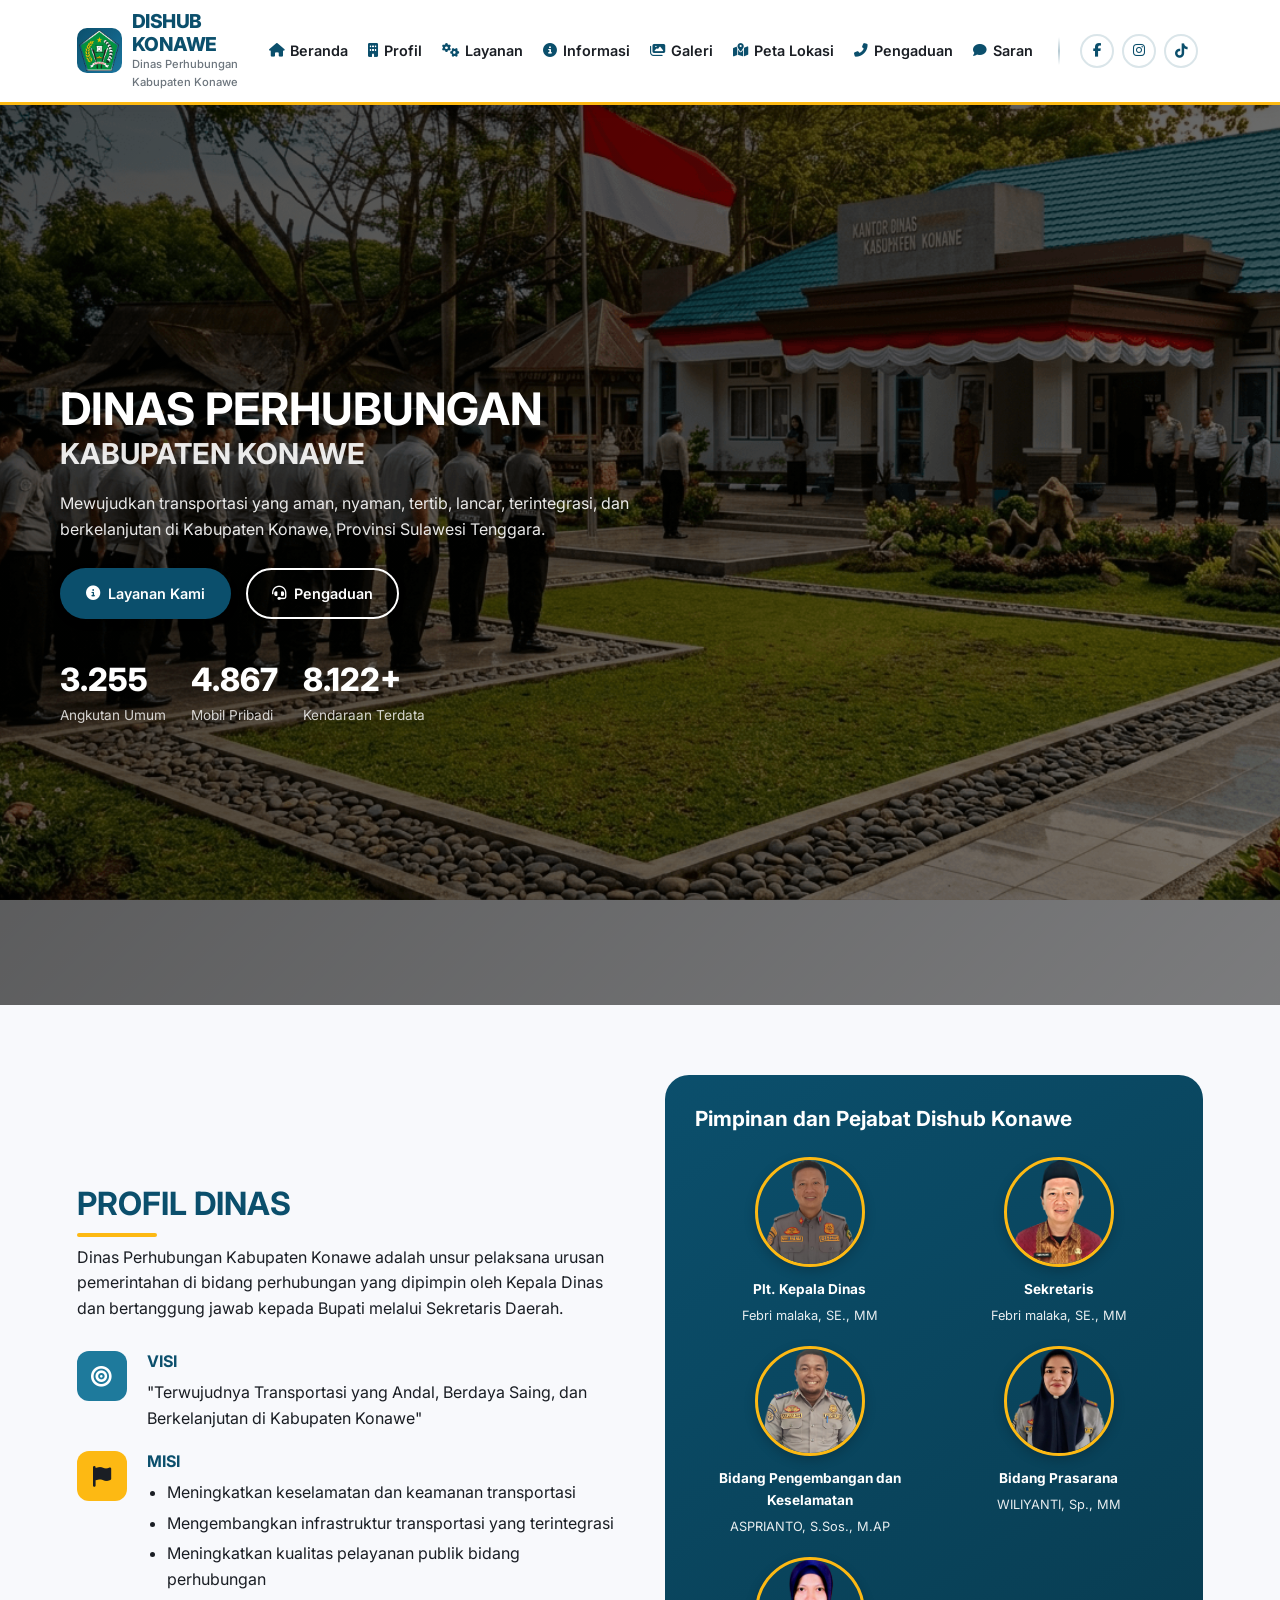
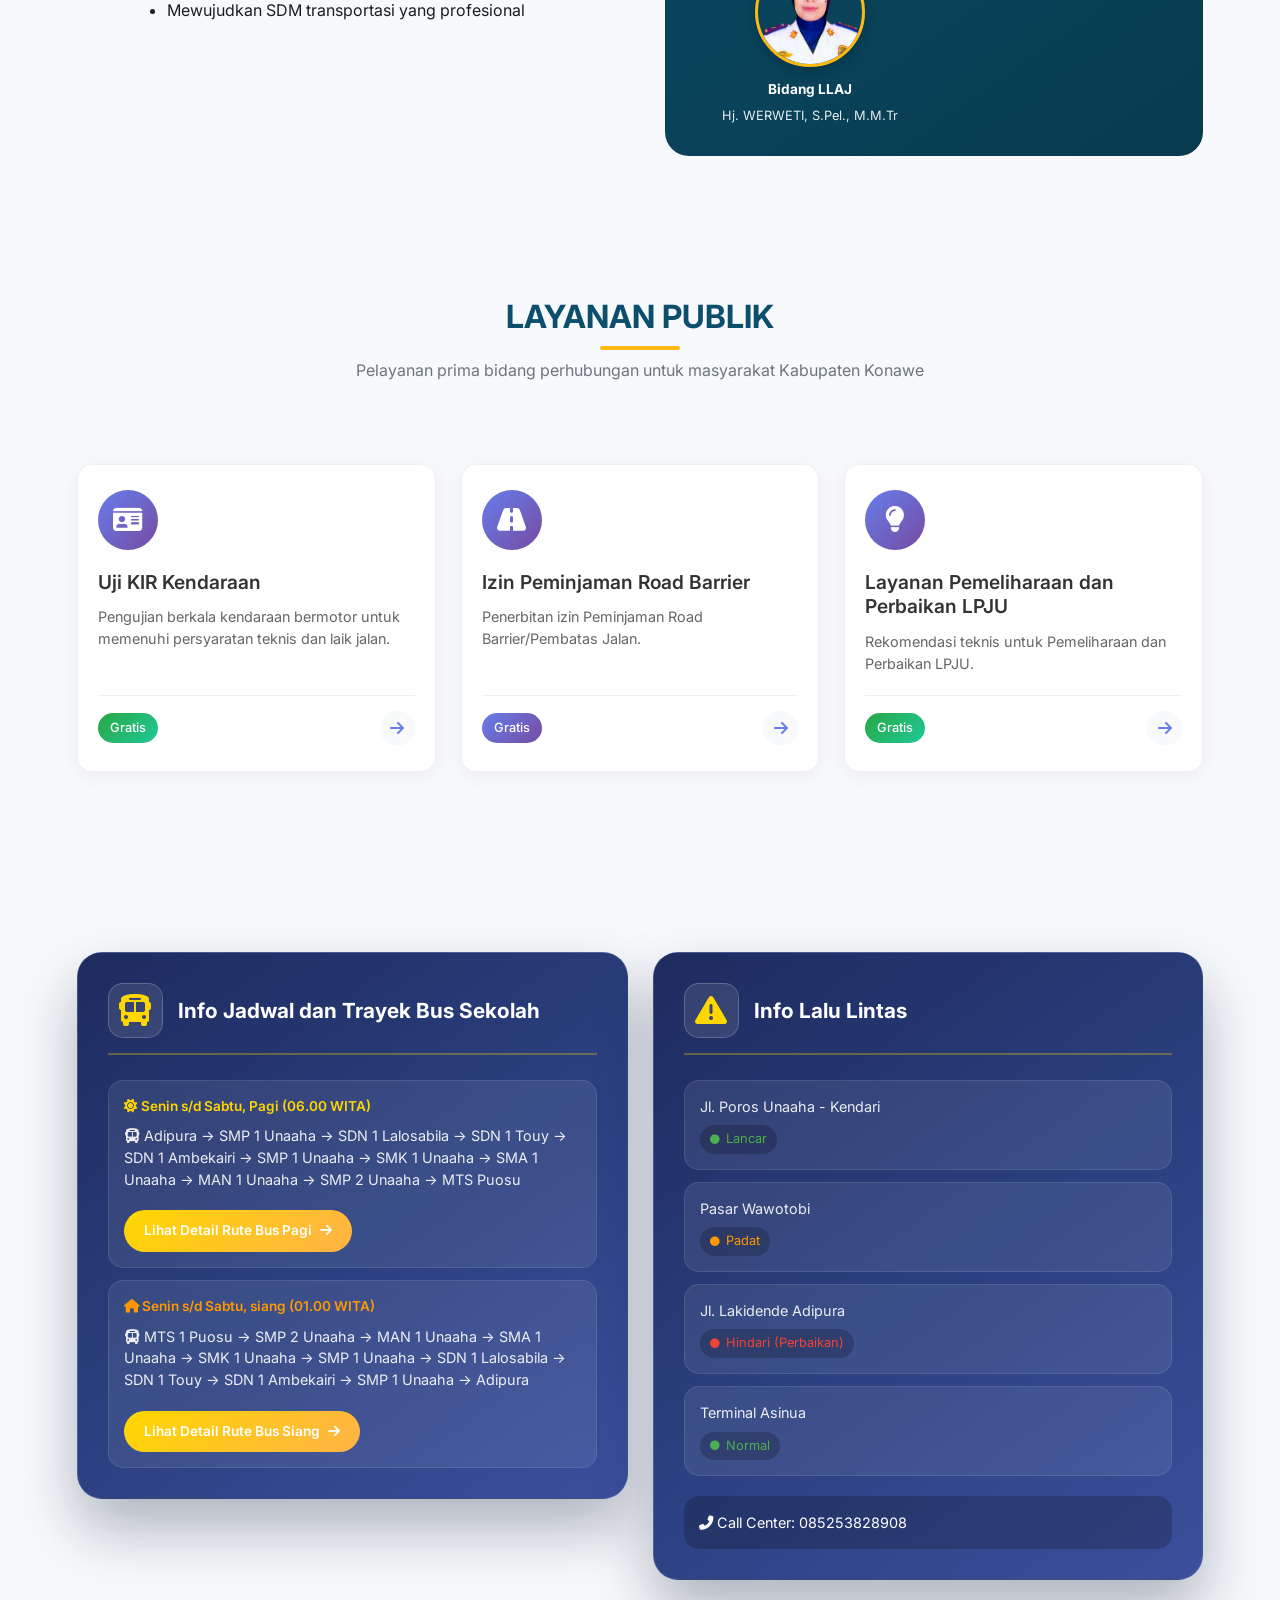
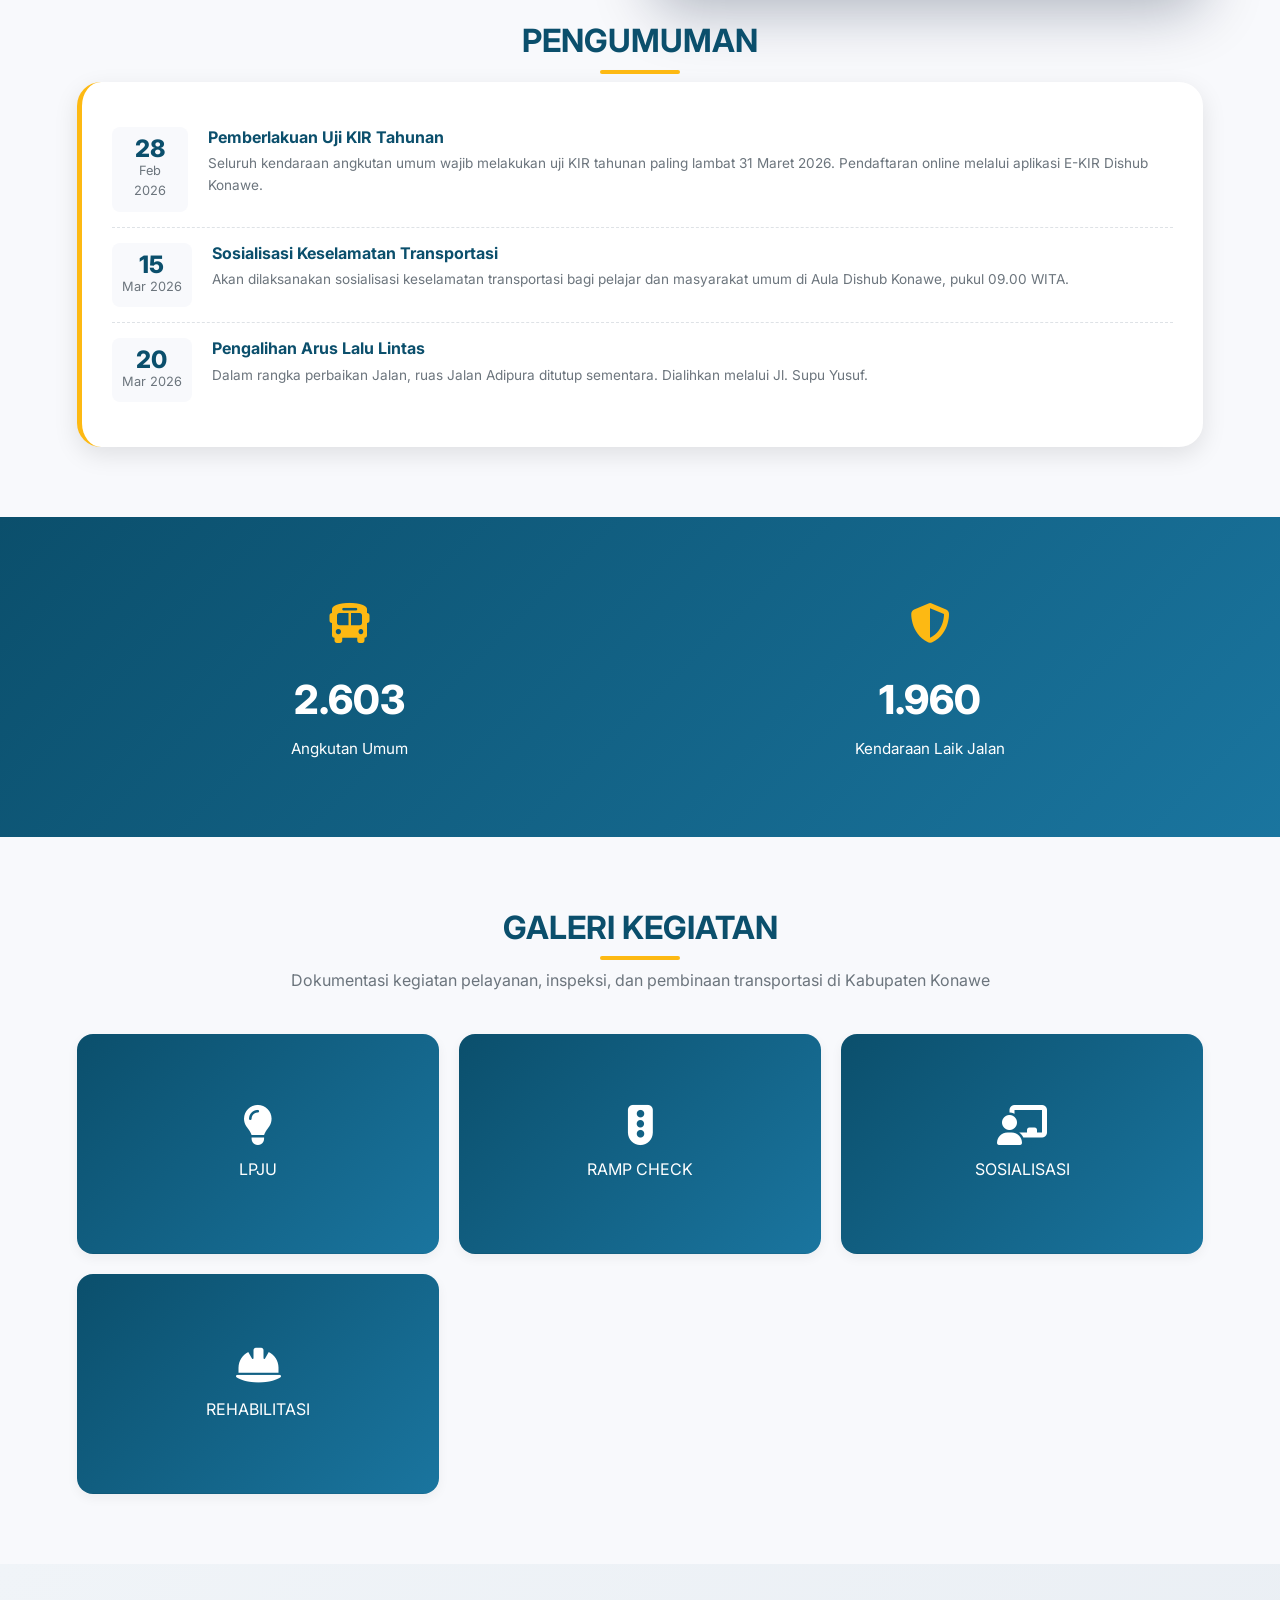
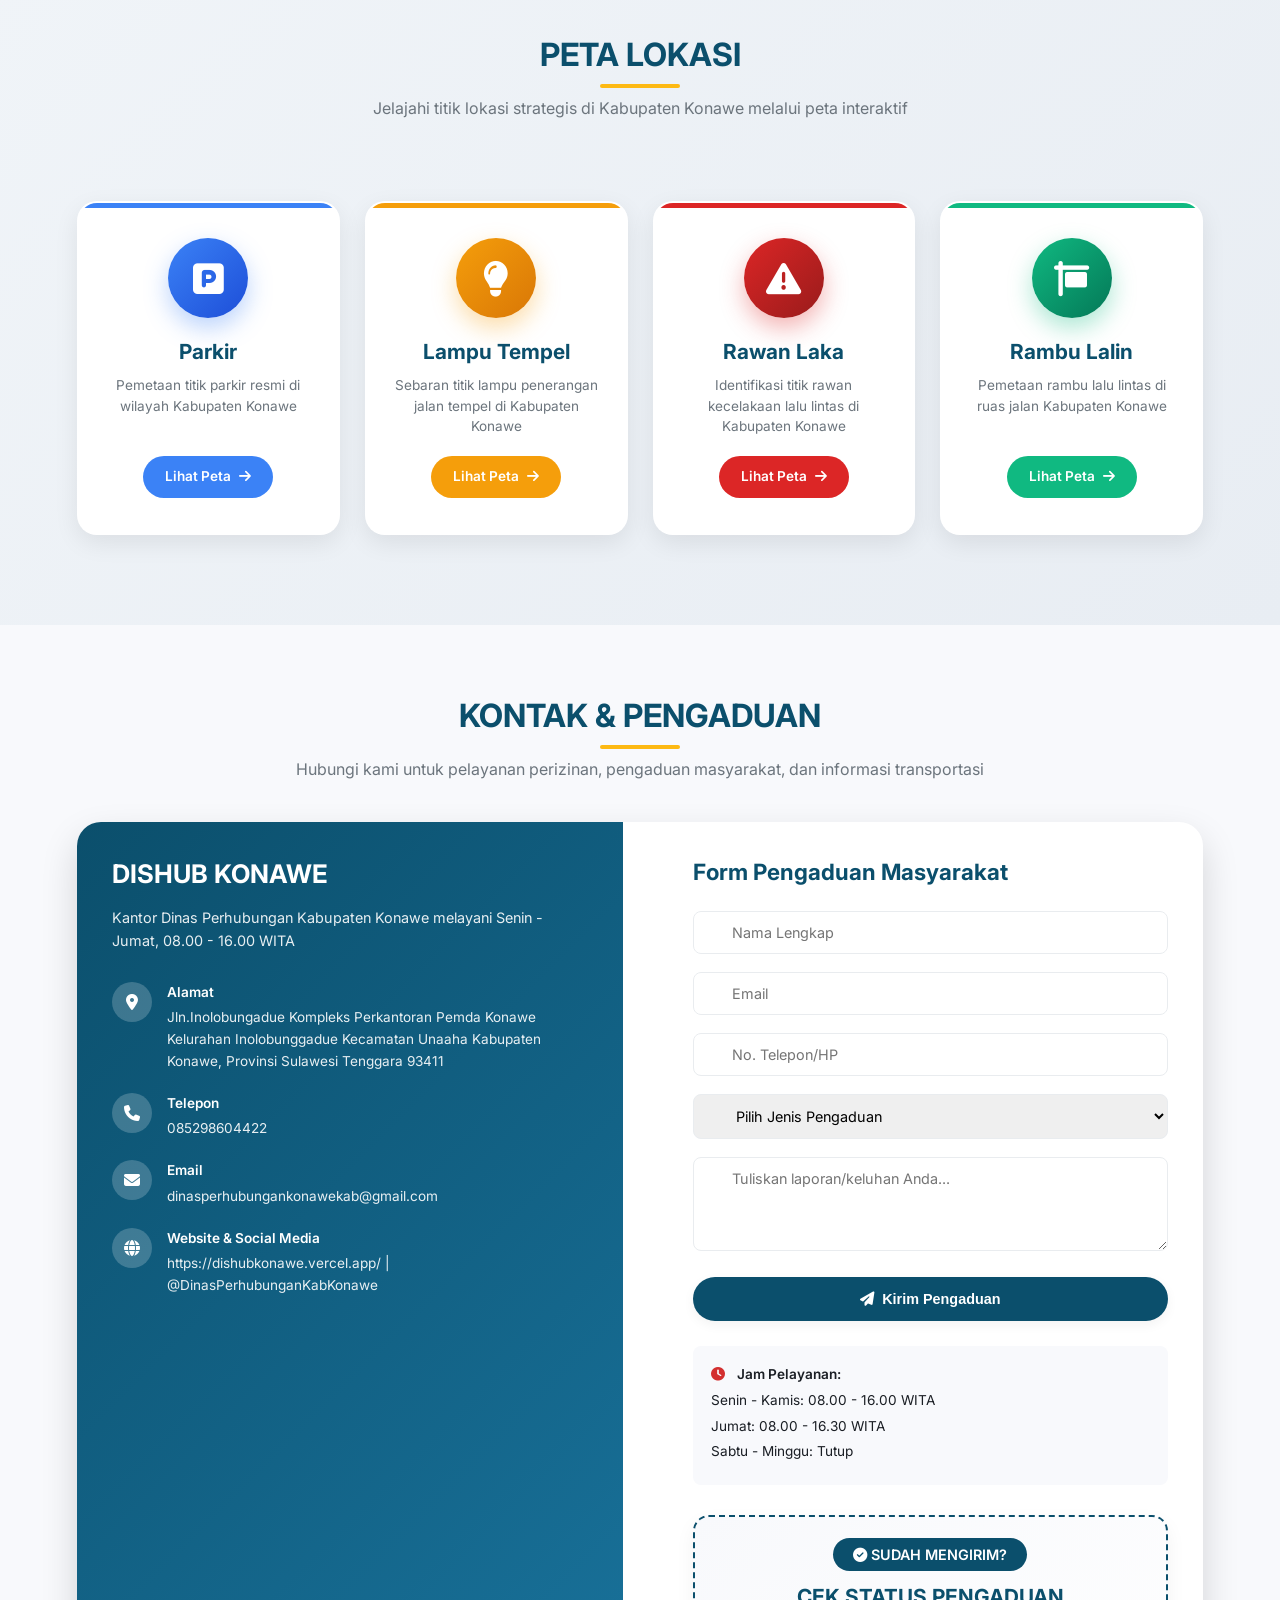
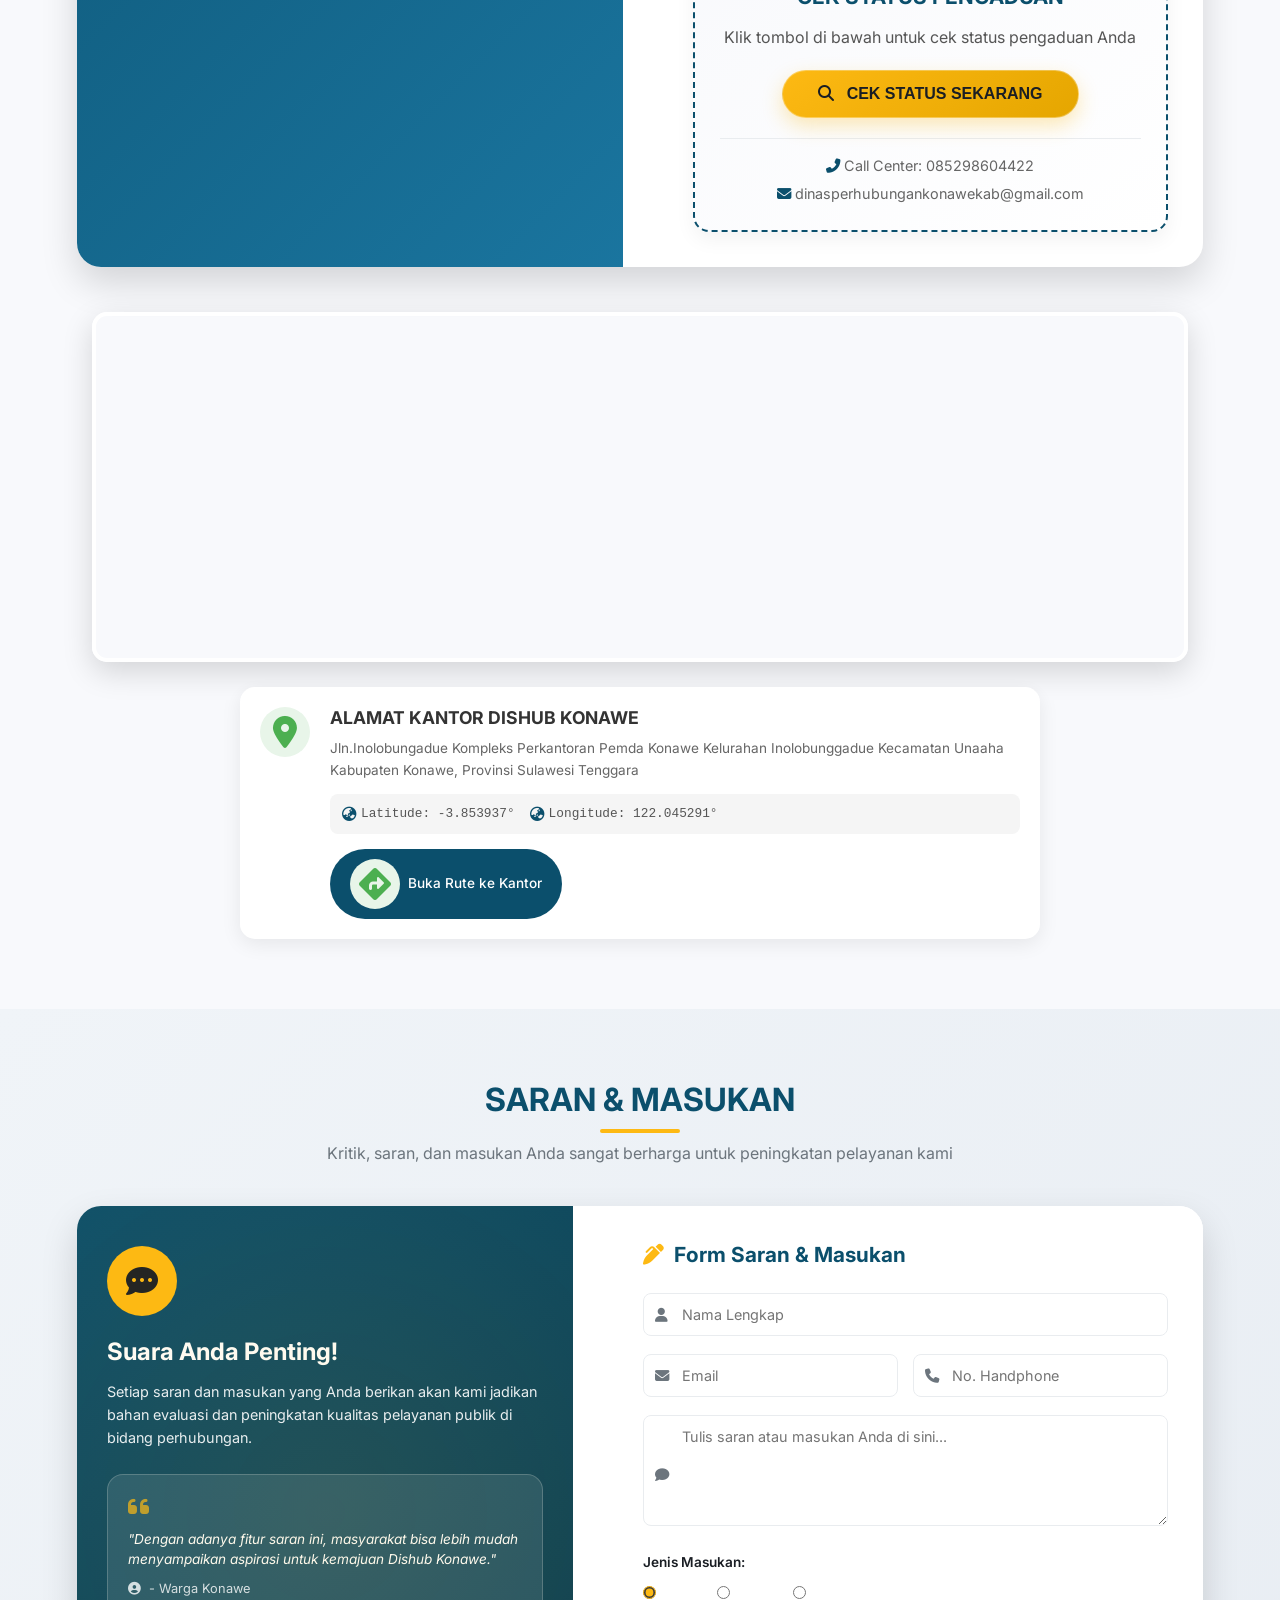
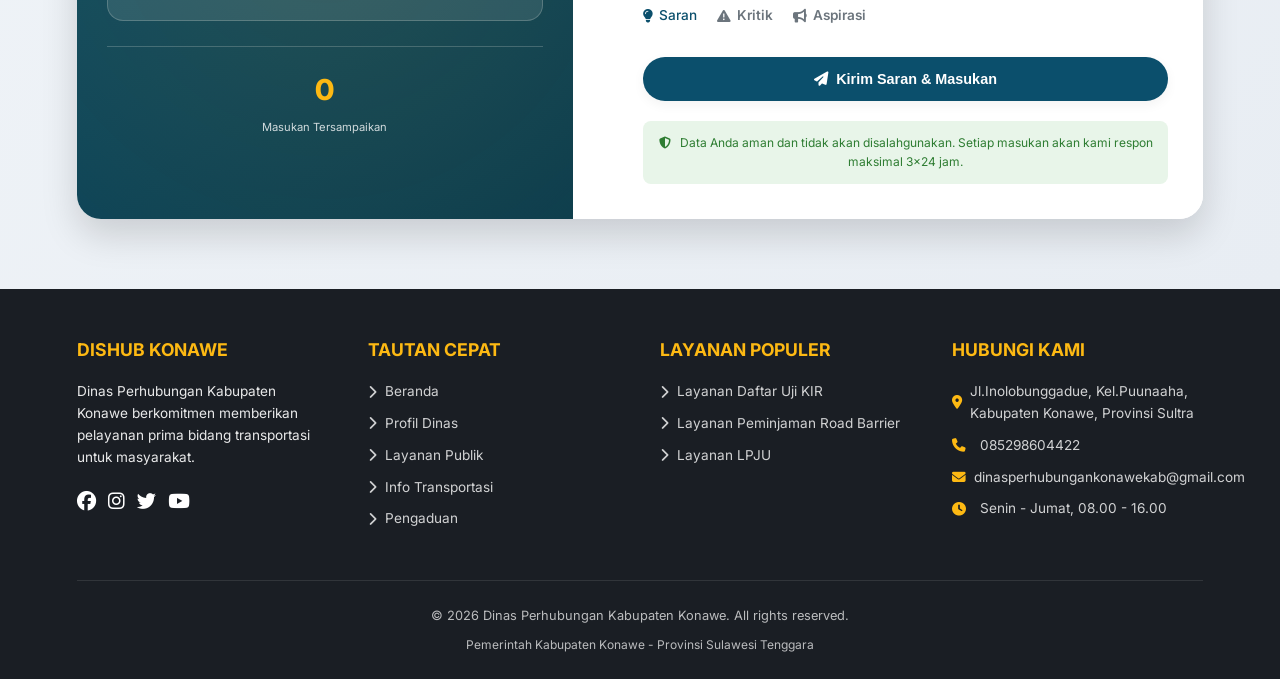
==== index.html @ 51d52ef5 "Update index.html" ====
<!DOCTYPE html>
<html lang="id">
<head>
  <meta charset="UTF-8">
  <meta name="viewport" content="width=device-width, initial-scale=1.0, maximum-scale=5.0, user-scalable=yes">
  <title>Dinas Perhubungan Kabupaten Konawe - Provinsi Sulawesi Tenggara</title>

  <!-- Favicon / Icon Tab Browser -->
    <link rel="icon" type="image/png" sizes="32x32" href="img/logo-perhubungan.png">
    <link rel="icon" type="image/png" sizes="16x16" href="img/logo-perhubungan.png">
    <link rel="shortcut icon" href="img/logo-perhubungan.ico">
  
  <!-- Font Awesome Icons -->
  <link rel="stylesheet" href="https://cdnjs.cloudflare.com/ajax/libs/font-awesome/6.4.0/css/all.min.css">
  
  <!-- Google Fonts -->
  <link href="https://fonts.googleapis.com/css2?family=Inter:wght@300;400;500;600;700;800&display=swap" rel="stylesheet">
  
  <!-- AOS Animation Library -->
  <link href="https://unpkg.com/aos@2.3.1/dist/aos.css" rel="stylesheet">
  
  <!-- CSS Utama -->
  <link rel="stylesheet" href="style.css">
</head>
<body>
  <!-- NAVIGASI DINAS PERHUBUNGAN KONAWE -->
  <nav id="navbar">
    <div class="logo">
      <div class="logo-wrapper">
        <div class="logo-icon">
          <img src="img/LOGO KONAWE.png" alt="Logo Kab. Konawe" class="logo-img">
        </div>
        <div class="logo-text">
          <span>DISHUB KONAWE</span>
          <span>Dinas Perhubungan Kabupaten Konawe</span>
        </div>
      </div>
    </div>
    
    <div class="menu-toggle" id="menuToggle">
      <i class="fas fa-bars"></i>
    </div>

    <ul id="navMenu">
      <li><a href="#home"><i class="fas fa-home"></i> Beranda</a></li>
      <li><a href="#profil"><i class="fas fa-building"></i> Profil</a></li>
      <li><a href="#layanan"><i class="fas fa-cogs"></i> Layanan</a></li>
      <li><a href="#info"><i class="fas fa-info-circle"></i> Informasi</a></li>
      <li><a href="#galeri"><i class="fas fa-images"></i> Galeri</a></li>
      <li><a href="#peta-lokasi"><i class="fas fa-map-marked-alt"></i> Peta Lokasi</a></li>
      <li><a href="#kontak"><i class="fas fa-phone-alt"></i> Pengaduan</a></li>
      <li><a href="#saran"><i class="fas fa-comment"></i> Saran</a></li>


          <!-- SOCIAL MEDIA ICONS - Bersebelahan dengan Saran -->
        <li class="social-nav-item">
          <div class="social-nav-icons">
             <!-- Facebook - Aktif -->
            <a href="https://www.facebook.com/profile.php?id=61578593407355" class="social-icon" id="fbIcon" target="_blank" title="Facebook Dinas Perhubungan Konawe">
              <i class="fab fa-facebook-f"></i>
              <span class="tooltip">Facebook</span>
            </a>

            <!-- Instagram-->
            <a href="https://www.instagram.com/dinasperhubungankonawekab/" class="social-icon" id="igIcon" target="_blank" title="Instagram Dinas Perhubungan Konawe">
              <i class="fab fa-instagram"></i>
              <span class="tooltip">Instagram</span>
            </a>
            
            <!-- TikTok - Belum Aktif (tidak bisa diklik) -->
            <!-- <a href="https://www.tiktok.com/@dishubkonawe" class="social-icon" id="ttIcon" target="_blank" title="TikTok Dinas Perhubungan Konawe">
              <i class="fab fa-tiktok"></i>
              <span class="tooltip">TikTok</span>
            </a> -->
            <span class="social-icon inactive" title="TikTok Dinas Perhubungan Konawe (Segera Hadir)">
                <i class="fab fa-tiktok"></i>
                <span class="tooltip">TikTok (Segera)</span>
             </span>
          </div>
        </li>
    </ul>
  </nav>

  <!-- HERO SECTION -->
  <header id="home" class="hero-bg">
    <div class="hero-overlay">
      <div class="hero-content">
        <div class="hero-text" data-aos="fade-right">
          <h1>
            DINAS PERHUBUNGAN
            <span>KABUPATEN KONAWE</span>
          </h1>
          <p>Mewujudkan transportasi yang aman, nyaman, tertib, lancar, terintegrasi, dan berkelanjutan di Kabupaten Konawe, Provinsi Sulawesi Tenggara.</p>
          
          <div class="hero-buttons">
            <a href="#layanan" class="btn"><i class="fas fa-info-circle"></i> Layanan Kami</a>
            <a href="#kontak" class="btn btn-outline"><i class="fas fa-headset"></i> Pengaduan</a>
          </div>

          <div class="hero-stats">
            <div class="hero-stat-item">
              <span class="hero-stat-number">3.255</span>
              <span class="hero-stat-label">Angkutan Umum</span>
            </div>
            <div class="hero-stat-item">
              <span class="hero-stat-number">4.867</span>
              <span class="hero-stat-label">Mobil Pribadi</span>
            </div>
            <div class="hero-stat-item">
              <span class="hero-stat-number">8.122+</span>
              <span class="hero-stat-label">Kendaraan Terdata</span>
            </div>
          </div>
        </div>
      </div>
    </div>
  </header>

  <!-- PROFIL DINAS -->
  <section id="profil">
    <div class="profil-container">
      <div data-aos="fade-right">
        <h2>PROFIL DINAS</h2>
        <p class="profil-desc">Dinas Perhubungan Kabupaten Konawe adalah unsur pelaksana urusan pemerintahan di bidang perhubungan yang dipimpin oleh Kepala Dinas dan bertanggung jawab kepada Bupati melalui Sekretaris Daerah.</p>
        
        <div class="visi-misi-wrapper">
          <div class="visi-box">
            <div class="visi-icon">
              <i class="fas fa-bullseye"></i>
            </div>
            <div>
              <h4>VISI</h4>
              <p>"Terwujudnya Transportasi yang Andal, Berdaya Saing, dan Berkelanjutan di Kabupaten Konawe"</p>
            </div>
          </div>
          
          <div class="misi-box">
            <div class="misi-icon">
              <i class="fas fa-flag"></i>
            </div>
            <div>
              <h4>MISI</h4>
              <ul class="misi-list">
                <li>Meningkatkan keselamatan dan keamanan transportasi</li>
                <li>Mengembangkan infrastruktur transportasi yang terintegrasi</li>
                <li>Meningkatkan kualitas pelayanan publik bidang perhubungan</li>
                <li>Mewujudkan SDM transportasi yang profesional</li>
              </ul>
            </div>
          </div>
        </div>
      </div>
      
      <div data-aos="fade-left">
        <div class="struktur-card">
          <h3>Pimpinan dan Pejabat Dishub Konawe</h3>
          <div class="struktur-grid">
            <div class="struktur-item">
              <div class="foto-wrapper">
                <img src="img/foto profil kadis.png" alt="Febri malaka" class="foto-pejabat">
              </div>
              <p class="jabatan">Plt. Kepala Dinas</p>
              <p class="nama">Febri malaka, SE., MM</p>
            </div>
            <div class="struktur-item">
              <div class="foto-wrapper">
                <img src="img/sekdis.png" alt="Febri malaka" class="foto-pejabat">
              </div>
              <p class="jabatan">Sekretaris</p>
              <p class="nama">Febri malaka, SE., MM</p>
            </div>
            <div class="struktur-item">
              <div class="foto-wrapper">
                <img src="img/Kabid Pengembangann.png" alt="ASPRIANTO" class="foto-pejabat">
              </div>
              <p class="jabatan">Bidang Pengembangan dan Keselamatan</p>
              <p class="nama">ASPRIANTO, S.Sos., M.AP</p>
            </div>
            <div class="struktur-item">
              <div class="foto-wrapper">
                <img src="img/kabid sarana 1.png" alt="WILIYANTI" class="foto-pejabat">
              </div>
              <p class="jabatan">Bidang Prasarana</p>
              <p class="nama">WILIYANTI, Sp., MM</p>
            </div>
            <div class="struktur-item">
              <div class="foto-wrapper">
                <img src="img/kabidLalin.png" alt="Hj. WERWETI" class="foto-pejabat">
              </div>
              <p class="jabatan">Bidang LLAJ</p>
              <p class="nama">Hj. WERWETI, S.Pel., M.M.Tr</p>
            </div>
          </div>
        </div>
      </div>
    </div>
  </section>

  <!-- LAYANAN PUBLIK -->
  <section id="layanan" class="bg-light">
    <div class="section-header" data-aos="fade-up">
      <h2 class="text-center">LAYANAN PUBLIK</h2>
      <p class="section-subtitle">Pelayanan prima bidang perhubungan untuk masyarakat Kabupaten Konawe</p>
    </div>

    <div class="layanan-grid">
      <div class="layanan-card" data-aos="fade-up" data-aos-delay="100">
        <div class="layanan-icon">
          <i class="fas fa-id-card"></i>
        </div>
        <h3>Uji KIR Kendaraan</h3>
        <p>Pengujian berkala kendaraan bermotor untuk memenuhi persyaratan teknis dan laik jalan.</p>
        <div class="layanan-footer">
          <span class="layanan-tag gratis">Gratis</span>
          <a href="PelayananUjiKir.html" class="layanan-detail">
            <i class="fas fa-arrow-right"></i>
          </a>
        </div>
      </div>

      <div class="layanan-card" data-aos="fade-up" data-aos-delay="200">
        <div class="layanan-icon">
          <i class="fas fa-road"></i>
        </div>
        <h3>Izin Peminjaman Road Barrier</h3>
        <p>Penerbitan izin Peminjaman Road Barrier/Pembatas Jalan.</p>
        <div class="layanan-footer">
          <span class="layanan-tag">Gratis</span>
          <a href="Barrier.html" class="layanan-detail">
            <i class="fas fa-arrow-right"></i>
          </a>
        </div>
      </div>

      <div class="layanan-card" data-aos="fade-up" data-aos-delay="400">
        <div class="layanan-icon">
          <i class="fas fa-lightbulb"></i>
        </div>
        <h3>Layanan Pemeliharaan dan Perbaikan LPJU</h3>
        <p>Rekomendasi teknis untuk Pemeliharaan dan Perbaikan LPJU.</p>
        <div class="layanan-footer">
          <span class="layanan-tag gratis">Gratis</span>
          <a href="layanan-LPJU.html" class="layanan-detail">
            <i class="fas fa-arrow-right"></i>
          </a>
        </div>
      </div>
    </div>
  </section>

  <!-- INFORMASI PUBLIK & PENGUMUMAN -->
  <section id="info">
    <div class="info-grid">
      <div data-aos="fade-right">
        <div class="info-card">
          <div class="info-header">
            <i class="fas fa-bus"></i>
            <h3>Info Jadwal dan Trayek Bus Sekolah</h3>
          </div>
          <ul class="info-list">
            <li>
              <span class="info-time morning">
                <i class="fas fa-sun"></i> Senin s/d Sabtu, Pagi (06.00 WITA)
              </span>
              <span class="info-title">
                <i class="fas fa-bus"></i> Adipura → SMP 1 Unaaha → SDN 1 Lalosabila → SDN 1 Touy → SDN 1 Ambekairi → SMP 1 Unaaha → SMK 1 Unaaha → SMA 1 Unaaha → MAN 1 Unaaha → SMP 2 Unaaha → MTS Puosu
              </span>
              <a href="rute-bus-sekolah.html" class="info-more">
                  Lihat Detail Rute Bus Pagi<i class="fas fa-arrow-right"></i>
              </a>
            </li>
            <li>
              <span class="info-time afternoon">
                <i class="fas fa-home"></i> Senin s/d Sabtu, siang (01.00 WITA)
              </span>
              <span class="info-title">
                <i class="fas fa-bus"></i> MTS 1 Puosu → SMP 2 Unaaha → MAN 1 Unaaha → SMA 1 Unaaha → SMK 1 Unaaha → SMP 1 Unaaha → SDN 1 Lalosabila → SDN 1 Touy → SDN 1 Ambekairi → SMP 1 Unaaha → Adipura
              </span>
              <a href="rute-bus-sekolah-siang.html" class="info-more">
                Lihat Detail Rute Bus Siang <i class="fas fa-arrow-right"></i>
              </a>
            </li>
          </ul>
          
        </div>
      </div>

      <div data-aos="fade-left">
        <div class="info-card">
          <div class="info-header">
            <i class="fas fa-exclamation-triangle"></i>
            <h3>Info Lalu Lintas</h3>
          </div>
          <ul class="info-list">
            <li>
              <span class="info-title">Jl. Poros Unaaha - Kendari</span>
              <span class="info-status status-aktif"><i class="fas fa-circle"></i> Lancar</span>
            </li>
            <li>
              <span class="info-title">Pasar Wawotobi</span>
              <span class="info-status status-warning"><i class="fas fa-circle"></i> Padat</span>
            </li>
            <li>
              <span class="info-title">Jl. Lakidende Adipura</span>
              <span class="info-status status-danger"><i class="fas fa-circle"></i> Hindari (Perbaikan)</span>
            </li>
            <li>
              <span class="info-title">Terminal Asinua</span>
              <span class="info-status status-aktif"><i class="fas fa-circle"></i> Normal</span>
            </li>
          </ul>
          <div class="call-center">
            <p>
              <i class="fas fa-phone-alt"></i>
              Call Center: 085253828908
            </p>
          </div>
        </div>
      </div>
    </div>

    <div class="pengumuman-section" data-aos="fade-up">
      <h2 class="text-center">PENGUMUMAN</h2>
      
      <div class="pengumuman-slider">
        <div class="pengumuman-item">
          <div class="pengumuman-date">
            <div class="day">28</div>
            <div class="month">Feb 2026</div>
          </div>
          <div class="pengumuman-content">
            <h4>Pemberlakuan Uji KIR Tahunan</h4>
            <p>Seluruh kendaraan angkutan umum wajib melakukan uji KIR tahunan paling lambat 31 Maret 2026. Pendaftaran online melalui aplikasi E-KIR Dishub Konawe.</p>
          </div>
        </div>
        
        <div class="pengumuman-item">
          <div class="pengumuman-date">
            <div class="day">15</div>
            <div class="month">Mar 2026</div>
          </div>
          <div class="pengumuman-content">
            <h4>Sosialisasi Keselamatan Transportasi</h4>
            <p>Akan dilaksanakan sosialisasi keselamatan transportasi bagi pelajar dan masyarakat umum di Aula Dishub Konawe, pukul 09.00 WITA.</p>
          </div>
        </div>
        
        <div class="pengumuman-item">
          <div class="pengumuman-date">
            <div class="day">20</div>
            <div class="month">Mar 2026</div>
          </div>
          <div class="pengumuman-content">
            <h4>Pengalihan Arus Lalu Lintas</h4>
            <p>Dalam rangka perbaikan Jalan, ruas Jalan Adipura ditutup sementara. Dialihkan melalui Jl. Supu Yusuf.</p>
          </div>
        </div>
      </div>
    </div>
  </section>

  <!-- STATISTIK PERHUBUNGAN -->
  <section class="statistik-section">
    <div class="statistik-grid">
      <div class="statistik-item" data-aos="zoom-in" data-aos-delay="100">
        <div class="statistik-icon">
          <i class="fas fa-bus"></i>
        </div>
        <div class="statistik-angka" id="angkutanUmum">0</div>
        <p>Angkutan Umum</p>
      </div>
      <div class="statistik-item" data-aos="zoom-in" data-aos-delay="300">
        <div class="statistik-icon">
          <i class="fas fa-shield-alt"></i>
        </div>
        <div class="statistik-angka" id="ujiKir">0</div>
        <p>Kendaraan Laik Jalan</p>
      </div>
    </div>
  </section>

  <!-- GALERI KEGIATAN -->
  <section id="galeri">
    <div class="section-header" data-aos="fade-up">
      <h2 class="text-center">GALERI KEGIATAN</h2>
      <p class="section-subtitle">Dokumentasi kegiatan pelayanan, inspeksi, dan pembinaan transportasi di Kabupaten Konawe</p>
    </div>

    <div class="galeri-grid">
      <a href="LPJU.html" class="galeri-link">
        <div class="galeri-item" data-aos="flip-left" data-aos-delay="100">
          <div class="galeri-placeholder">
            <i class="fas fa-lightbulb"></i>
            <span>LPJU</span>
          </div>
          <div class="galeri-caption">
            <h4>Perbaikan Lampu Jalan</h4>
            <p>Pemeliharaan Infrastruktur Jalan</p>
          </div>
        </div>
      </a>
      
      <a href="rampcheck.html" class="galeri-link"> 
        <div class="galeri-item" data-aos="flip-left" data-aos-delay="200">
          <div class="galeri-placeholder">
            <i class="fas fa-traffic-light"></i>
            <span>RAMP CHECK</span>
          </div>
          <div class="galeri-caption">
            <h4>Inspeksi Keselamatan Mobil Angkutan</h4>
            <p>Mobil Angkutan Barang Antar Kota</p>
          </div>
        </div>
      </a>

      <a href="" class="galeri-link">
      <div class="galeri-item" data-aos="flip-left" data-aos-delay="300">
        <div class="galeri-placeholder">
          <i class="fas fa-chalkboard-teacher"></i>
          <span>SOSIALISASI</span>
        </div>
        <div class="galeri-caption">
          <h4>Sosialisasi Tertib Lalu Lintas</h4>
          <p>SMA Negeri 1 Unaaha</p>
        </div>
      </div>
      </a>
      <div class="galeri-item" data-aos="flip-left" data-aos-delay="400">
        <div class="galeri-placeholder">
          <i class="fas fa-hard-hat"></i>
          <span>REHABILITASI</span>
        </div>
        <div class="galeri-caption">
          <h4>Perbaikan Rambu Jalan</h4>
          <p>Ruas Jalan Poros Konawe</p>
        </div>
      </div>
    </div>
  </section>

    <!-- ==================== PETA LOKASI ==================== -->
  <section id="peta-lokasi" class="bg-light">
    <div class="section-header" data-aos="fade-up">
      <h2 class="text-center">PETA LOKASI</h2>
      <p class="section-subtitle">Jelajahi titik lokasi strategis di Kabupaten Konawe melalui peta interaktif</p>
    </div>

    <div class="peta-lokasi-grid">
      <!-- Kartu Parkir -->
      <a href="lokasi.html" class="peta-card peta-card-parkir" data-aos="fade-up" data-aos-delay="100">
        <div class="peta-card-icon">
          <i class="fas fa-parking"></i>
        </div>
        <h3>Parkir</h3>
        <p>Pemetaan titik parkir resmi di wilayah Kabupaten Konawe</p>
        <span class="peta-card-btn">
          Lihat Peta <i class="fas fa-arrow-right"></i>
        </span>
      </a>

      <!-- Kartu Lampu Tempel -->
      <a href="lokasiLT.html" class="peta-card peta-card-lampu" data-aos="fade-up" data-aos-delay="200">
        <div class="peta-card-icon">
          <i class="fas fa-lightbulb"></i>
        </div>
        <h3>Lampu Tempel</h3>
        <p>Sebaran titik lampu penerangan jalan tempel di Kabupaten Konawe</p>
        <span class="peta-card-btn">
          Lihat Peta <i class="fas fa-arrow-right"></i>
        </span>
      </a>

      <!-- Kartu Rawan Laka -->
      <a href="rawan-laka.html" class="peta-card peta-card-rawan" data-aos="fade-up" data-aos-delay="300">
        <div class="peta-card-icon">
          <i class="fas fa-exclamation-triangle"></i>
        </div>
        <h3>Rawan Laka</h3>
        <p>Identifikasi titik rawan kecelakaan lalu lintas di Kabupaten Konawe</p>
        <span class="peta-card-btn">
          Lihat Peta <i class="fas fa-arrow-right"></i>
        </span>
      </a>

      <!-- Kartu Rambu Lalin -->
      <a href="rambu-lalin.html" class="peta-card peta-card-rambu" data-aos="fade-up" data-aos-delay="400">
        <div class="peta-card-icon">
          <i class="fas fa-sign"></i>
        </div>
        <h3>Rambu Lalin</h3>
        <p>Pemetaan rambu lalu lintas di ruas jalan Kabupaten Konawe</p>
        <span class="peta-card-btn">
          Lihat Peta <i class="fas fa-arrow-right"></i>
        </span>
      </a>
    </div>
  </section>

  <!-- LOKASI DAN KONTAK -->
  <section id="kontak" class="bg-light">
    <div class="section-header" data-aos="fade-up">
      <h2 class="text-center">KONTAK & PENGADUAN</h2>
      <p class="section-subtitle">Hubungi kami untuk pelayanan perizinan, pengaduan masyarakat, dan informasi transportasi</p>
    </div>

    <div class="contact-wrapper" data-aos="zoom-in">
      <div class="contact-info-panel">
        <h3>DISHUB KONAWE</h3>
        <p class="contact-desc">Kantor Dinas Perhubungan Kabupaten Konawe melayani Senin - Jumat, 08.00 - 16.00 WITA</p>
        
        <div class="contact-detail">
          <i class="fas fa-map-marker-alt"></i>
          <div>
            <p class="contact-label">Alamat</p>
            <p class="contact-value">Jln.Inolobungadue Kompleks Perkantoran Pemda Konawe Kelurahan Inolobunggadue Kecamatan Unaaha Kabupaten Konawe, Provinsi Sulawesi Tenggara 93411</p>
          </div>
        </div>
        
        <div class="contact-detail">
          <i class="fas fa-phone"></i>
          <div>
            <p class="contact-label">Telepon</p>
            <p class="contact-value">085298604422</p>
          </div>
        </div>
        
        <div class="contact-detail">
          <i class="fas fa-envelope"></i>
          <div>
            <p class="contact-label">Email</p>
            <p class="contact-value">dinasperhubungankonawekab@gmail.com</p>
          </div>
        </div>
        
        <div class="contact-detail">
          <i class="fas fa-globe"></i>
          <div>
            <p class="contact-label">Website & Social Media</p>
            <p class="contact-value">https://dishubkonawe.vercel.app/ | @DinasPerhubunganKabKonawe</p>
          </div>
        </div>
      </div>
      
      <div class="contact-form-panel">
        <h3>Form Pengaduan Masyarakat</h3>
        
        <form id="pengaduanForm">
          <div class="form-group">
            <input type="text" class="form-control" placeholder="Nama Lengkap" required>
          </div>
          <div class="form-group">
            <input type="email" class="form-control" placeholder="Email" required>
          </div>
          <div class="form-group">
            <input type="text" class="form-control" placeholder="No. Telepon/HP" required>
          </div>
          <div class="form-group">
            <select class="form-control" required>
              <option value="">Pilih Jenis Pengaduan</option>
              <option>Layanan Uji KIR</option>
              <option>Perizinan Angkutan</option>
              <option>Infrastruktur Jalan</option>
              <option>Terminal/Parkir</option>
              <option>Rambu & Marka Jalan</option>
              <option>Pengaduan Petugas</option>
              <option>Lainnya</option>
            </select>
          </div>
          <div class="form-group">
            <textarea class="form-control" rows="4" placeholder="Tuliskan laporan/keluhan Anda..." required></textarea>
          </div>
          <button type="submit" class="btn btn-submit"><i class="fas fa-paper-plane"></i> Kirim Pengaduan</button>
        </form>
        
        <div class="info-jam-layanan">
          <p><i class="fas fa-clock"></i> <span class="bold">Jam Pelayanan:</span></p>
          <p>Senin - Kamis: 08.00 - 16.00 WITA</p>
          <p>Jumat: 08.00 - 16.30 WITA</p>
          <p>Sabtu - Minggu: Tutup</p>
        </div>
      </div>
    </div>
    
    <div class="map-section" data-aos="fade-up">
      <div class="map-container">
        <iframe 
          src="https://www.google.com/maps/embed?pb=!1m18!1m12!1m3!1d3980.7957!2d122.04529158429224!3d-3.853937531973492!2m3!1f0!2f0!3f0!3m2!1i1024!2i768!4f13.1!3m3!1m2!1s0x0%3A0x0!2zM8KwNTEnMTQuMiJTIDEyMsKwMDInNDMuMSJF!5e0!3m2!1sid!2sid!4v1234567890!5m2!1sid!2sid" 
          width="100%" 
          height="450" 
          style="border:0;" 
          allowfullscreen="" 
          loading="lazy" 
          referrerpolicy="no-referrer-when-downgrade">
        </iframe>
      </div>

      <div class="map-info">
        <i class="fas fa-map-marker-alt"></i>
        <div>
          <h3>ALAMAT KANTOR DISHUB KONAWE</h3>
          <p>Jln.Inolobungadue Kompleks Perkantoran Pemda Konawe Kelurahan Inolobunggadue Kecamatan Unaaha Kabupaten Konawe, Provinsi Sulawesi Tenggara</p>
          <div class="coordinates">
            <span><i class="fas fa-globe-asia"></i> Latitude: -3.853937°</span>
            <span><i class="fas fa-globe-asia"></i> Longitude: 122.045291°</span>
          </div>
          <a href="https://www.google.com/maps/dir/?api=1&destination=-3.853937531973492,122.04529158429224" target="_blank" class="btn-map">
            <i class="fas fa-directions"></i> Buka Rute ke Kantor
          </a>
        </div>
      </div>
    </div>
  </section>

  <!-- SARAN & MASUKAN -->
  <section id="saran" class="bg-light">
    <div class="section-header" data-aos="fade-up">
      <h2 class="text-center">SARAN & MASUKAN</h2>
      <p class="section-subtitle">Kritik, saran, dan masukan Anda sangat berharga untuk peningkatan pelayanan kami</p>
    </div>

    <div class="saran-wrapper" data-aos="zoom-in">
      <div class="saran-info-panel">
        <div class="saran-info-icon">
          <i class="fas fa-comment-dots"></i>
        </div>
        <h3>Suara Anda Penting!</h3>
        <p>Setiap saran dan masukan yang Anda berikan akan kami jadikan bahan evaluasi dan peningkatan kualitas pelayanan publik di bidang perhubungan.</p>
        
        <div class="saran-testimoni">
          <div class="testimoni-icon">
            <i class="fas fa-quote-left"></i>
          </div>
          <p>"Dengan adanya fitur saran ini, masyarakat bisa lebih mudah menyampaikan aspirasi untuk kemajuan Dishub Konawe."</p>
          <div class="testimoni-author">
            <i class="fas fa-user-circle"></i>
            <span>- Warga Konawe</span>
          </div>
        </div>

        <div class="saran-stats">
          <div class="saran-stat">
            <span class="saran-stat-number" id="saranCount">0</span>
            <span class="saran-stat-label">Masukan Tersampaikan</span>
          </div>
        </div>
      </div>

      <div class="saran-form-panel">
        <h3><i class="fas fa-pen-alt"></i> Form Saran & Masukan</h3>
        
        <form id="saranForm">
          <div class="form-group">
            <div class="input-icon">
              <i class="fas fa-user"></i>
            </div>
            <input type="text" class="form-control" placeholder="Nama Lengkap" id="saranNama" required>
          </div>
          
          <div class="form-row-2">
            <div class="form-group">
              <div class="input-icon">
                <i class="fas fa-envelope"></i>
              </div>
              <input type="email" class="form-control" placeholder="Email" id="saranEmail" required>
            </div>
            
            <div class="form-group">
              <div class="input-icon">
                <i class="fas fa-phone"></i>
              </div>
              <input type="tel" class="form-control" placeholder="No. Handphone" id="saranPhone" required>
            </div>
          </div>
          
          <div class="form-group">
            <div class="input-icon">
              <i class="fas fa-comment"></i>
            </div>
            <textarea class="form-control" rows="5" placeholder="Tulis saran atau masukan Anda di sini..." id="saranMessage" required></textarea>
          </div>
          
          <div class="saran-type-group">
            <label>Jenis Masukan:</label>
            <div class="saran-type-options">
              <label class="saran-type-option">
                <input type="radio" name="saranType" value="Saran" checked>
                <span><i class="fas fa-lightbulb"></i> Saran</span>
              </label>
              <label class="saran-type-option">
                <input type="radio" name="saranType" value="Kritik">
                <span><i class="fas fa-exclamation-triangle"></i> Kritik</span>
              </label>
              <label class="saran-type-option">
                <input type="radio" name="saranType" value="Aspirasi">
                <span><i class="fas fa-bullhorn"></i> Aspirasi</span>
              </label>
            </div>
          </div>
          
          <button type="submit" class="btn btn-submit">
            <i class="fas fa-paper-plane"></i> Kirim Saran & Masukan
          </button>
        </form>
        
        <div class="saran-note">
          <p><i class="fas fa-shield-alt"></i> Data Anda aman dan tidak akan disalahgunakan. Setiap masukan akan kami respon maksimal 3x24 jam.</p>
        </div>
      </div>
    </div>
  </section>  

  <!-- FOOTER -->
  <footer>
    <div class="footer-grid">
      <div>
        <h3>DISHUB KONAWE</h3>
        <p class="footer-desc">Dinas Perhubungan Kabupaten Konawe berkomitmen memberikan pelayanan prima bidang transportasi untuk masyarakat.</p>
        <div class="social-links">
          <a href="#"><i class="fab fa-facebook"></i></a>
          <a href="#"><i class="fab fa-instagram"></i></a>
          <a href="#"><i class="fab fa-twitter"></i></a>
          <a href="#"><i class="fab fa-youtube"></i></a>
        </div>
      </div>
      
      <div>
        <h3>TAUTAN CEPAT</h3>
        <ul class="footer-links">
          <li><a href="#home"><i class="fas fa-chevron-right"></i> Beranda</a></li>
          <li><a href="#profil"><i class="fas fa-chevron-right"></i> Profil Dinas</a></li>
          <li><a href="#layanan"><i class="fas fa-chevron-right"></i> Layanan Publik</a></li>
          <li><a href="#info"><i class="fas fa-chevron-right"></i> Info Transportasi</a></li>
          <li><a href="#kontak"><i class="fas fa-chevron-right"></i> Pengaduan</a></li>
        </ul>
      </div>
      
      <div>
        <h3>LAYANAN POPULER</h3>
        <ul class="footer-links">
          <li><a href="#"><i class="fas fa-chevron-right"></i> Layanan Daftar Uji KIR</a></li>
          <li><a href="#"><i class="fas fa-chevron-right"></i> Layanan Peminjaman Road Barrier</a></li>
          <li><a href="#"><i class="fas fa-chevron-right"></i> Layanan LPJU</a></li>
          <!-- <li><a href="#"><i class="fas fa-chevron-right"></i> CCTV Lalu Lintas</a></li>
          <li><a href="#"><i class="fas fa-chevron-right"></i> Hotline 112</a></li> -->
        </ul>
      </div>
      
      <div>
        <h3>HUBUNGI KAMI</h3>
        <ul class="footer-links contact-footer">
          <li><i class="fas fa-map-marker-alt"></i> Jl.Inolobunggadue, Kel.Puunaaha, Kabupaten Konawe, Provinsi Sultra</li>
          <li><i class="fas fa-phone"></i> 085298604422</li>
          <li><i class="fas fa-envelope"></i> dinasperhubungankonawekab@gmail.com</li>
          <li><i class="fas fa-clock"></i> Senin - Jumat, 08.00 - 16.00</li>
        </ul>
      </div>
    </div>
    
    <div class="footer-bottom">
      <p>© 2026 Dinas Perhubungan Kabupaten Konawe. All rights reserved.</p>
      <p class="footer-credit">Pemerintah Kabupaten Konawe - Provinsi Sulawesi Tenggara</p>
    </div>
  </footer>

  <!-- BACK TO TOP -->
  <a href="#" class="back-to-top" id="backToTop">
    <i class="fas fa-arrow-up"></i>
  </a>

  <!-- AOS Library JS -->
  <script src="https://unpkg.com/aos@2.3.1/dist/aos.js"></script>
  <!-- JavaScript Utama -->
  <script src="script.js"></script>
</body>
</html>
---- style.css ----
/* ===== VARIABLES DINAS PERHUBUNGAN ===== */
:root {
  --primary: #0B4F6C;
  --primary-dark: #083b4f;
  --primary-light: #1e7a9c;
  --secondary: #FDB913;
  --secondary-dark: #e5a600;
  --accent: #D32F2F;
  --success: #2E7D32;
  --dark: #1a1e24;
  --gray: #6c757d;
  --light: #f8f9fc;
  --white: #ffffff;
  
  --gradient-primary: linear-gradient(135deg, #0B4F6C, #1A759F);
  --gradient-dark: linear-gradient(135deg, #083b4f, #0B4F6C);
  
  --shadow-sm: 0 4px 12px rgba(0,0,0,0.05);
  --shadow-md: 0 8px 24px rgba(0,0,0,0.1);
  --shadow-lg: 0 16px 36px rgba(0,0,0,0.15);
  
  --radius-sm: 8px;
  --radius-md: 16px;
  --radius-lg: 24px;
  
  --transition: all 0.3s ease;
}

/* ===== RESET & GLOBAL ===== */
* {
  margin: 0;
  padding: 0;
  box-sizing: border-box;
}

html {
  scroll-behavior: smooth;
  scroll-padding-top: 80px;
}

body {
  font-family: 'Inter', sans-serif;
  background: var(--light);
  color: var(--dark);
  line-height: 1.6;
  overflow-x: hidden;
  width: 100%;
  max-width: 100%;
}

/* ===== TYPOGRAPHY ===== */
h1, h2, h3, h4, h5, h6 {
  font-weight: 700;
  line-height: 1.3;
}

h2 {
  font-size: 2rem;
  margin-bottom: 20px;
  position: relative;
  display: inline-block;
  color: var(--primary);
}

h2:after {
  content: '';
  position: absolute;
  bottom: -12px;
  left: 0;
  width: 80px;
  height: 4px;
  background: var(--secondary);
  border-radius: 2px;
}

h2.text-center {
  display: block;
  text-align: center;
}

h2.text-center:after {
  left: 50%;
  transform: translateX(-50%);
}

section {
  padding: 70px 6%;
  width: 100%;
  max-width: 100%;
  overflow-x: hidden;
}

.bg-light {
  background: var(--light);
}

.text-center {
  text-align: center;
}

.section-header {
  text-align: center;
  margin-bottom: 40px;
}

.section-subtitle {
  max-width: 700px;
  margin: 20px auto 0;
  color: var(--gray);
  font-size: 1rem;
}

/* ===== BUTTONS ===== */
.btn {
  display: inline-flex;
  align-items: center;
  justify-content: center;
  gap: 8px;
  padding: 12px 24px;
  background: var(--primary);
  color: var(--white);
  text-decoration: none;
  border-radius: 50px;
  font-weight: 600;
  transition: var(--transition);
  box-shadow: var(--shadow-sm);
  border: 2px solid transparent;
  font-size: 0.9rem;
  cursor: pointer;
}

.btn i {
  font-size: 0.9rem;
}

.btn:hover {
  background: var(--secondary);
  color: var(--dark);
  transform: translateY(-2px);
  box-shadow: var(--shadow-md);
}

.btn-outline {
  background: transparent;
  border: 2px solid white;
  color: white;
}

.btn-outline:hover {
  background: white;
  color: var(--dark);
  border-color: white;
}

.btn-submit {
  width: 100%;
  background: var(--primary);
}

.btn-submit:hover {
  background: var(--secondary);
  color: var(--dark);
}

/* ===== NAVIGATION ===== */
nav {
  position: sticky;
  top: 0;
  left: 0;
  right: 0;
  background: rgba(255, 255, 255, 0.98);
  backdrop-filter: blur(10px);
  box-shadow: var(--shadow-sm);
  padding: 10px 6%;
  display: flex;
  justify-content: space-between;
  align-items: center;
  z-index: 1000;
  transition: var(--transition);
  border-bottom: 3px solid var(--secondary);
  width: 100%;
}

nav.scrolled {
  padding: 6px 6%;
}

.logo-wrapper {
  display: flex;
  align-items: center;
  gap: 10px;
}

.logo-icon {
  width: 45px;
  height: 45px;
  background: var(--gradient-primary);
  border-radius: 10px;
  display: flex;
  align-items: center;
  justify-content: center;
}

.logo-img {
  width: 45px;
  height: 45px;
  object-fit: contain;
}

.logo-text {
  display: flex;
  flex-direction: column;
}

.logo-text span:first-child {
  font-weight: 800;
  color: var(--primary);
  font-size: 1.2rem;
  letter-spacing: -0.5px;
  line-height: 1.2;
}

.logo-text span:last-child {
  font-size: 0.7rem;
  color: var(--gray);
  font-weight: 500;
}

nav ul {
  list-style: none;
  display: flex;
  gap: 20px;
}

nav ul li a {
  text-decoration: none;
  color: var(--dark);
  font-weight: 600;
  transition: var(--transition);
  font-size: 0.9rem;
  display: flex;
  align-items: center;
  gap: 6px;
}

nav ul li a i {
  color: var(--primary);
  font-size: 0.85rem;
}

nav ul li a:hover {
  color: var(--primary);
}

.menu-toggle {
  display: none;
  font-size: 1.6rem;
  color: var(--primary);
  cursor: pointer;
}

/* ===== HERO SECTION ===== */
.hero-bg {
  position: relative;
  width: 100%;
  min-height: 100vh;
  background: url('img/background8.png') no-repeat center top;
  background-size: cover;
  background-attachment: fixed;
  display: flex;
  align-items: center;
  /* background-position: center 3%; */
}

.hero-overlay {
  position: absolute;
  top: 0;
  left: 0;
  width: 100%;
  height: 100%;
  background: linear-gradient(135deg, rgba(0,0,0,0.7) 0%, rgba(0,0,0,0.5) 100%);
  display: flex;
  align-items: center;
}

.hero-overlay .hero-content {
  position: relative;
  z-index: 2;
  width: 100%;
  max-width: 1200px;
  margin: 0 auto;
  padding: 0 20px;
}

.hero-content {
  display: grid;
  grid-template-columns: 1.2fr 0.8fr;
  gap: 40px;
  align-items: center;
}

.hero-text h1 {
  font-size: clamp(1.5rem, 5vw, 2.8rem);
  line-height: 1.2;
  margin-bottom: 20px;
  color: white;
}

.hero-text h1 span {
  color: rgba(255, 255, 255, 0.9);
  display: block;
  font-size: clamp(1rem, 4vw, 1.8rem);
}

.hero-text p {
  font-size: clamp(0.85rem, 2vw, 1rem);
  margin-bottom: 25px;
  color: rgba(255, 255, 255, 0.9);
}

.hero-buttons {
  display: flex;
  gap: 15px;
  flex-wrap: wrap;
}

.hero-stats {
  display: flex;
  gap: 25px;
  margin-top: 35px;
  flex-wrap: wrap;
}

.hero-stat-item {
  display: flex;
  flex-direction: column;
}

.hero-stat-number {
  font-size: clamp(1.2rem, 4vw, 2rem);
  font-weight: 800;
  color: white;
}

.hero-stat-label {
  font-size: clamp(0.65rem, 2vw, 0.85rem);
  color: rgba(255, 255, 255, 0.8);
}

/* ===== PROFIL SECTION ===== */
.profil-container {
  display: grid;
  grid-template-columns: 1fr 1fr;
  gap: 50px;
  align-items: center;
}

.profil-desc {
  font-size: 1rem;
  margin-bottom: 25px;
}

.visi-misi-wrapper {
  margin-top: 30px;
}

.visi-box, .misi-box {
  display: flex;
  gap: 20px;
  margin-bottom: 20px;
}

.visi-icon, .misi-icon {
  width: 50px;
  height: 50px;
  border-radius: 12px;
  display: flex;
  align-items: center;
  justify-content: center;
  flex-shrink: 0;
}

.visi-icon {
  background: var(--primary-light);
}
.visi-icon i {
  color: white;
  font-size: 1.3rem;
}
.misi-icon {
  background: var(--secondary);
}
.misi-icon i {
  color: var(--dark);
  font-size: 1.3rem;
}

.visi-box h4, .misi-box h4 {
  color: var(--primary);
  margin-bottom: 8px;
}

.misi-list {
  padding-left: 20px;
}
.misi-list li {
  margin-bottom: 5px;
}

.struktur-card {
  background: linear-gradient(145deg, var(--primary), var(--primary-dark));
  padding: 30px;
  border-radius: var(--radius-lg);
  color: white;
}
.struktur-card h3 {
  color: white;
  margin-bottom: 25px;
  font-size: 1.3rem;
}
.struktur-grid {
  display: grid;
  grid-template-columns: repeat(2, 1fr);
  gap: 20px;
}
.struktur-item {
  text-align: center;
  display: flex;
  flex-direction: column;
  align-items: center;
}
.foto-wrapper {
  width: 110px;
  height: 110px;
  border-radius: 50%;
  overflow: hidden;
  margin-bottom: 12px;
  border: 3px solid var(--secondary);
  box-shadow: 0 4px 12px rgba(0,0,0,0.2);
  transition: transform 0.3s ease;
}
.foto-wrapper:hover {
  transform: scale(1.05);
}
.foto-pejabat {
  width: 100%;
  height: 100%;
  object-fit: cover;
  object-position: center 20%;
  display: block;
}
.struktur-item .jabatan {
  font-weight: 700;
  margin-bottom: 5px;
  font-size: 0.85rem;
}
.struktur-item .nama {
  font-size: 0.8rem;
  opacity: 0.9;
}

/* ===== LAYANAN CARDS ===== */
.layanan-grid {
  display: grid;
  grid-template-columns: repeat(auto-fit, minmax(280px, 1fr));
  gap: 25px;
  padding: 40px 0;
}
.layanan-card {
  background: white;
  border-radius: 15px;
  padding: 25px 20px;
  box-shadow: 0 5px 20px rgba(0,0,0,0.05);
  transition: transform 0.3s ease, box-shadow 0.3s ease;
  border: 1px solid #f0f0f0;
  display: flex;
  flex-direction: column;
}
.layanan-card:hover {
  transform: translateY(-5px);
  box-shadow: 0 15px 30px rgba(102,126,234,0.15);
  border-color: #667eea;
}
.layanan-icon {
  width: 60px;
  height: 60px;
  background: linear-gradient(135deg, #667eea, #764ba2);
  border-radius: 50%;
  display: flex;
  align-items: center;
  justify-content: center;
  margin-bottom: 20px;
  transition: transform 0.5s ease;
}
.layanan-card:hover .layanan-icon {
  transform: rotate(360deg);
}
.layanan-icon i {
  font-size: 26px;
  color: white;
}
.layanan-card h3 {
  font-size: 1.2rem;
  font-weight: 600;
  color: #333;
  margin-bottom: 12px;
}
.layanan-card p {
  color: #666;
  font-size: 0.9rem;
  line-height: 1.5;
  margin-bottom: 20px;
  flex-grow: 1;
}
.layanan-footer {
  display: flex;
  justify-content: space-between;
  align-items: center;
  margin-top: auto;
  border-top: 1px solid #f0f0f0;
  padding-top: 15px;
}
.layanan-tag {
  display: inline-block;
  padding: 5px 12px;
  background: linear-gradient(135deg, #667eea, #764ba2);
  color: white;
  border-radius: 50px;
  font-size: 0.8rem;
  font-weight: 500;
}
.layanan-tag.gratis {
  background: linear-gradient(135deg, #28a745, #20c997);
}
.layanan-detail {
  width: 35px;
  height: 35px;
  background: #f8f9fa;
  border-radius: 50%;
  display: flex;
  align-items: center;
  justify-content: center;
  color: #667eea;
  text-decoration: none;
  transition: all 0.3s ease;
}
.layanan-detail:hover {
  background: #667eea;
  color: white;
  transform: translateX(5px);
}

/* ===== INFO SECTION ===== */
.info-grid {
  display: grid;
  grid-template-columns: repeat(2, 1fr);
  gap: 25px;
}
.info-card {
  background: linear-gradient(145deg, #1e2b5e, #2a3f7e, #3b4f9c);
  border-radius: 25px;
  padding: 30px;
  color: white;
  box-shadow: 0 30px 60px rgba(0,20,50,0.3);
  transition: transform 0.3s ease;
  border: 1px solid rgba(255,255,255,0.1);
}
.info-card:hover {
  transform: translateY(-3px);
}
.info-header {
  display: flex;
  align-items: center;
  gap: 15px;
  margin-bottom: 25px;
  padding-bottom: 15px;
  border-bottom: 2px solid rgba(255,215,0,0.3);
}
.info-header i {
  font-size: 2rem;
  background: rgba(255,255,255,0.1);
  width: 55px;
  height: 55px;
  display: flex;
  align-items: center;
  justify-content: center;
  border-radius: 15px;
  color: #ffd700;
  border: 1px solid rgba(255,255,255,0.2);
}
.info-header h3 {
  font-size: 1.3rem;
  font-weight: 700;
  margin: 0;
  color: white;
}
.info-list {
  list-style: none;
  padding: 0;
  margin: 0;
  display: flex;
  flex-direction: column;
  gap: 12px;
}
.info-list li {
  background: rgba(255,255,255,0.08);
  border-radius: 15px;
  padding: 15px;
  border: 1px solid rgba(255,255,255,0.1);
  transition: background 0.2s ease;
}
.info-list li:hover {
  background: rgba(255,255,255,0.12);
}
.info-time {
  display: block;
  font-weight: 600;
  margin-bottom: 8px;
  font-size: 0.85rem;
}
.info-time.morning {
  color: #ffd700;
}
.info-time.afternoon {
  color: #ff9800;
}
.info-title {
  font-size: 0.9rem;
  line-height: 1.5;
  display: block;
  color: rgba(255,255,255,0.9);
}
.info-status {
  display: inline-flex;
  align-items: center;
  gap: 6px;
  font-size: 0.8rem;
  margin-top: 8px;
  padding: 4px 10px;
  border-radius: 20px;
  background: rgba(0,0,0,0.2);
}
.info-status i {
  font-size: 0.6rem;
}
.status-aktif {
  color: #4caf50;
}
.status-warning {
  color: #ff9800;
}
.status-danger {
  color: #f44336;
}
.info-more {
  display: inline-flex;
  align-items: center;
  gap: 8px;
  color: white;
  text-decoration: none;
  font-weight: 600;
  margin-top: 20px;
  padding: 10px 20px;
  background: linear-gradient(135deg, #ffd700, #ffb347);
  border-radius: 40px;
  transition: all 0.2s ease;
  font-size: 0.85rem;
}
.info-more:hover {
  transform: translateY(-2px);
  gap: 10px;
}
.call-center {
  margin-top: 20px;
  padding: 15px;
  border-radius: 15px;
  background: rgba(0,0,0,0.2);
}
.call-center p {
  margin: 0;
  font-size: 0.9rem;
}

/* ===== PENGUMUMAN ===== */
.pengumuman-section {
  margin-top: 40px;
}
.pengumuman-slider {
  background: var(--white);
  border-radius: var(--radius-lg);
  padding: 30px;
  box-shadow: var(--shadow-md);
  border-left: 5px solid var(--secondary);
}
.pengumuman-item {
  display: flex;
  gap: 20px;
  padding: 15px 0;
  border-bottom: 1px dashed #dee2e6;
}
.pengumuman-item:last-child {
  border-bottom: none;
}
.pengumuman-date {
  min-width: 70px;
  text-align: center;
  background: var(--light);
  padding: 10px;
  border-radius: var(--radius-sm);
}
.pengumuman-date .day {
  font-size: 1.5rem;
  font-weight: 800;
  color: var(--primary);
  line-height: 1;
}
.pengumuman-date .month {
  font-size: 0.8rem;
  color: var(--gray);
}
.pengumuman-content h4 {
  margin-bottom: 6px;
  color: var(--primary);
  font-size: 1rem;
}
.pengumuman-content p {
  color: var(--gray);
  font-size: 0.85rem;
}

/* ===== STATISTIK ===== */
.statistik-section {
  background: var(--gradient-primary);
  color: white;
  padding: 60px 6%;
}
.statistik-grid {
  display: grid;
  grid-template-columns: repeat(auto-fit, minmax(200px, 1fr));
  gap: 35px;
  text-align: center;
}
.statistik-item {
  padding: 15px;
}
.statistik-icon {
  font-size: 2.5rem;
  color: var(--secondary);
  margin-bottom: 12px;
}
.statistik-angka {
  font-size: 2.5rem;
  font-weight: 800;
  margin-bottom: 5px;
}
.statistik-item p {
  font-size: 0.95rem;
}

/* ===== GALERI ===== */
.galeri-grid {
  display: grid;
  grid-template-columns: repeat(auto-fit, minmax(280px, 1fr));
  gap: 20px;
  margin-top: 35px;
}
.galeri-item {
  position: relative;
  border-radius: var(--radius-md);
  overflow: hidden;
  box-shadow: var(--shadow-sm);
  cursor: pointer;
}
.galeri-placeholder {
  height: 220px;
  background: var(--gradient-primary);
  display: flex;
  flex-direction: column;
  align-items: center;
  justify-content: center;
  color: white;
  transition: var(--transition);
}
.galeri-placeholder i {
  font-size: 2.5rem;
  margin-bottom: 12px;
}
.galeri-item:hover .galeri-placeholder {
  transform: scale(1.05);
}
.galeri-caption {
  position: absolute;
  bottom: 0;
  left: 0;
  right: 0;
  background: rgba(0,0,0,0.7);
  color: white;
  padding: 12px;
  transform: translateY(100%);
  transition: var(--transition);
}
.galeri-item:hover .galeri-caption {
  transform: translateY(0);
}
.galeri-caption h4 {
  font-size: 0.9rem;
  margin-bottom: 4px;
}
.galeri-caption p {
  font-size: 0.75rem;
  opacity: 0.8;
}

/* ===== KONTAK SECTION ===== */
.contact-wrapper {
  display: grid;
  grid-template-columns: 1fr 1fr;
  gap: 35px;
  background: var(--white);
  border-radius: var(--radius-lg);
  overflow: hidden;
  box-shadow: var(--shadow-lg);
}
.contact-info-panel {
  background: var(--gradient-primary);
  padding: 35px;
  color: white;
}
.contact-info-panel h3 {
  color: white;
  margin-bottom: 15px;
  font-size: 1.6rem;
}
.contact-desc {
  margin-bottom: 30px;
  opacity: 0.9;
  font-size: 0.9rem;
}
.contact-detail {
  display: flex;
  align-items: flex-start;
  gap: 15px;
  margin-bottom: 20px;
}
.contact-detail i {
  width: 40px;
  height: 40px;
  background: rgba(255,255,255,0.2);
  border-radius: 50%;
  display: flex;
  align-items: center;
  justify-content: center;
  font-size: 1rem;
  flex-shrink: 0;
}
.contact-label {
  font-weight: 600;
  margin-bottom: 4px;
  font-size: 0.85rem;
}
.contact-value {
  opacity: 0.9;
  font-size: 0.85rem;
}
.contact-form-panel {
  padding: 35px;
}
.contact-form-panel h3 {
  color: var(--primary);
  margin-bottom: 25px;
  font-size: 1.4rem;
}
.form-group {
  margin-bottom: 18px;
}
.form-control {
  width: 100%;
  padding: 12px 16px;
  border: 1px solid #e9ecef;
  border-radius: var(--radius-sm);
  font-family: inherit;
  transition: var(--transition);
  font-size: 0.9rem;
}
.form-control:focus {
  outline: none;
  border-color: var(--primary);
  box-shadow: 0 0 0 3px rgba(11,79,108,0.1);
}
.info-jam-layanan {
  margin-top: 25px;
  background: var(--light);
  padding: 18px;
  border-radius: var(--radius-sm);
}
.info-jam-layanan .bold {
  font-weight: 600;
}
.info-jam-layanan p {
  margin-bottom: 4px;
  font-size: 0.85rem;
}
.info-jam-layanan i {
  color: var(--accent);
  margin-right: 8px;
}

.galeri-link {
  text-decoration: none;
}

/* ===== MAP SECTION ===== */
.map-section {
  margin-top: 45px;
  padding: 0 15px;
}
.map-container {
  width: 100%;
  height: 350px;
  border-radius: 15px;
  overflow: hidden;
  box-shadow: 0 10px 30px rgba(0,0,0,0.15);
  margin-bottom: 25px;
  border: 4px solid white;
}
.map-container iframe {
  width: 100%;
  height: 100%;
  display: block;
}
.map-info {
  display: flex;
  align-items: flex-start;
  gap: 20px;
  background: white;
  padding: 20px;
  border-radius: 15px;
  box-shadow: 0 5px 20px rgba(0,0,0,0.08);
  max-width: 800px;
  margin: 0 auto;
}
.map-info i {
  font-size: 2rem;
  color: #4CAF50;
  background: #E8F5E9;
  width: 50px;
  height: 50px;
  display: flex;
  align-items: center;
  justify-content: center;
  border-radius: 50%;
  flex-shrink: 0;
}
.map-info h3 {
  font-size: 1.1rem;
  color: #333;
  margin-bottom: 8px;
}
.map-info p {
  color: #666;
  margin-bottom: 12px;
  font-size: 0.85rem;
}
.coordinates {
  display: flex;
  gap: 15px;
  background: #f5f5f5;
  padding: 10px 12px;
  border-radius: 8px;
  margin-bottom: 15px;
  font-family: monospace;
  flex-wrap: wrap;
}
.coordinates span {
  display: flex;
  align-items: center;
  gap: 5px;
  color: #555;
  font-size: 0.8rem;
}
.coordinates i {
  font-size: 0.9rem;
  width: auto;
  height: auto;
  background: transparent;
  color: var(--primary);
}
.btn-map {
  display: inline-flex;
  align-items: center;
  gap: 8px;
  background: var(--primary);
  color: white;
  padding: 10px 20px;
  border-radius: 50px;
  text-decoration: none;
  font-weight: 500;
  transition: all 0.3s ease;
  cursor: pointer;
  font-size: 0.85rem;
}
.btn-map:hover {
  background: var(--secondary);
  transform: translateY(-2px);
  color: var(--dark);
}

/* ===== FOOTER ===== */
footer {
  background: var(--dark);
  color: var(--white);
  padding: 50px 6% 25px;
  width: 100%;
}
.footer-grid {
  display: grid;
  grid-template-columns: repeat(auto-fit, minmax(220px, 1fr));
  gap: 40px;
  margin-bottom: 40px;
}
.footer-grid h3 {
  color: var(--secondary);
  margin-bottom: 20px;
  font-size: 1.1rem;
}
.footer-desc {
  margin-bottom: 18px;
  opacity: 0.9;
  font-size: 0.85rem;
}
.social-links {
  display: flex;
  gap: 12px;
}
.social-links a {
  color: white;
  font-size: 1.2rem;
  transition: var(--transition);
}
.social-links a:hover {
  color: var(--secondary);
  transform: translateY(-3px);
}
.footer-links {
  list-style: none;
}
.footer-links li {
  margin-bottom: 10px;
}
.footer-links a {
  color: rgba(255,255,255,0.8);
  text-decoration: none;
  transition: var(--transition);
  display: flex;
  align-items: center;
  gap: 8px;
  font-size: 0.85rem;
}
.footer-links a:hover {
  color: var(--secondary);
  padding-left: 5px;
}
.contact-footer li {
  display: flex;
  align-items: center;
  gap: 8px;
  color: rgba(255,255,255,0.8);
  margin-bottom: 10px;
  font-size: 0.85rem;
}
.contact-footer i {
  width: 20px;
  color: var(--secondary);
}
.footer-bottom {
  text-align: center;
  padding-top: 25px;
  border-top: 1px solid rgba(255,255,255,0.1);
  font-size: 0.8rem;
  color: rgba(255,255,255,0.7);
}
.footer-credit {
  margin-top: 8px;
  font-size: 0.75rem;
}

/* ===== BACK TO TOP ===== */
.back-to-top {
  position: fixed;
  bottom: 20px;
  right: 20px;
  width: 45px;
  height: 45px;
  background: var(--secondary);
  color: var(--dark);
  border-radius: 50%;
  display: flex;
  align-items: center;
  justify-content: center;
  text-decoration: none;
  font-size: 1.1rem;
  box-shadow: var(--shadow-lg);
  opacity: 0;
  visibility: hidden;
  transition: all 0.3s ease;
  z-index: 999;
  cursor: pointer;
}
.back-to-top:hover {
  background: var(--primary);
  color: white;
  transform: translateY(-3px);
}
.back-to-top.show {
  opacity: 1;
  visibility: visible;
}

/* ===== SARAN & MASUKAN SECTION ===== */
#saran {
  background: linear-gradient(135deg, #f0f4f8 0%, #e8edf3 100%);
}

.saran-wrapper {
  display: grid;
  grid-template-columns: 1fr 1.2fr;
  gap: 35px;
  background: var(--white);
  border-radius: var(--radius-lg);
  overflow: hidden;
  box-shadow: var(--shadow-lg);
}

.saran-info-panel {
  background: linear-gradient(145deg, #0B4F6C, #083b4f);
  padding: 40px 30px;
  color: white;
  position: relative;
  overflow: hidden;
}

.saran-info-panel::before {
  content: '';
  position: absolute;
  top: -50%;
  right: -50%;
  width: 200%;
  height: 200%;
  background: radial-gradient(circle, rgba(253,185,19,0.1) 0%, transparent 70%);
  pointer-events: none;
}

.saran-info-icon {
  width: 70px;
  height: 70px;
  background: var(--secondary);
  border-radius: 50%;
  display: flex;
  align-items: center;
  justify-content: center;
  margin-bottom: 20px;
}

.saran-info-icon i {
  font-size: 2rem;
  color: var(--dark);
}

.saran-info-panel h3 {
  font-size: 1.5rem;
  margin-bottom: 12px;
  color: white;
}

.saran-info-panel > p {
  opacity: 0.9;
  font-size: 0.9rem;
  margin-bottom: 25px;
  line-height: 1.6;
}

.saran-testimoni {
  background: rgba(255,255,255,0.1);
  border-radius: var(--radius-md);
  padding: 20px;
  margin: 25px 0;
  border: 1px solid rgba(255,255,255,0.2);
}

.testimoni-icon i {
  font-size: 1.5rem;
  color: var(--secondary);
  margin-bottom: 10px;
  opacity: 0.7;
}

.saran-testimoni p {
  font-style: italic;
  font-size: 0.85rem;
  margin-bottom: 10px;
  line-height: 1.5;
}

.testimoni-author {
  display: flex;
  align-items: center;
  gap: 8px;
  font-size: 0.8rem;
  opacity: 0.8;
}

.saran-stats {
  display: flex;
  gap: 20px;
  margin-top: 20px;
  padding-top: 20px;
  border-top: 1px solid rgba(255,255,255,0.2);
}

.saran-stat {
  flex: 1;
  text-align: center;
}

.saran-stat-number {
  display: block;
  font-size: 1.8rem;
  font-weight: 800;
  color: var(--secondary);
}

.saran-stat-label {
  font-size: 0.7rem;
  opacity: 0.8;
}

.saran-form-panel {
  padding: 35px;
  background: white;
}

.saran-form-panel h3 {
  color: var(--primary);
  margin-bottom: 25px;
  font-size: 1.3rem;
  display: flex;
  align-items: center;
  gap: 10px;
}

.saran-form-panel h3 i {
  color: var(--secondary);
}

.input-icon {
  position: absolute;
  left: 12px;
  top: 50%;
  transform: translateY(-50%);
  color: var(--gray);
  font-size: 0.9rem;
  pointer-events: none;
}

.form-group {
  position: relative;
}

.form-group .form-control {
  padding-left: 38px;
}

textarea.form-control {
  padding-top: 12px;
  padding-bottom: 12px;
}

textarea.form-control + .input-icon {
  top: 18px;
  transform: none;
}

.form-row-2 {
  display: grid;
  grid-template-columns: 1fr 1fr;
  gap: 15px;
}

.saran-type-group {
  margin-bottom: 20px;
}

.saran-type-group label {
  display: block;
  margin-bottom: 10px;
  font-weight: 600;
  color: var(--dark);
  font-size: 0.85rem;
}

.saran-type-options {
  display: flex;
  gap: 20px;
  flex-wrap: wrap;
}

.saran-type-option {
  display: flex;
  align-items: center;
  gap: 8px;
  cursor: pointer;
}

.saran-type-option input {
  cursor: pointer;
  accent-color: var(--secondary);
}

.saran-type-option span {
  display: flex;
  align-items: center;
  gap: 6px;
  font-size: 0.85rem;
  color: var(--gray);
  cursor: pointer;
}

.saran-type-option span i {
  font-size: 0.85rem;
}

.saran-type-option input:checked + span {
  color: var(--primary);
  font-weight: 500;
}

.saran-note {
  margin-top: 20px;
  padding: 12px;
  background: #e8f5e9;
  border-radius: var(--radius-sm);
  font-size: 0.75rem;
  color: #2e7d32;
  text-align: center;
}

.saran-note i {
  margin-right: 6px;
}

/* ============================================= */
/* ========== RESPONSIVE DESIGN UTAMA ========== */
/* ============================================= */

/* Desktop Large (max-width: 1200px) */
@media (max-width: 1200px) {
  section {
    padding: 60px 5%;
  }
}

/* Desktop Medium / Tablet Landscape (max-width: 1024px) */
@media (max-width: 1024px) {
  section {
    padding: 50px 5%;
  }
  
  h2 {
    font-size: 1.8rem;
  }
  
  .hero-content {
    grid-template-columns: 1fr;
  }
  
  .hero-image {
    display: none;
  }
  
  .profil-container {
    grid-template-columns: 1fr;
    gap: 35px;
  }
  
  .info-grid {
    grid-template-columns: 1fr;
  }
  
  .contact-wrapper {
    grid-template-columns: 1fr;
  }
  
  .saran-wrapper {
    grid-template-columns: 1fr;
  }
  
  .saran-info-panel {
    text-align: center;
  }
  
  .saran-info-icon {
    margin-left: auto;
    margin-right: auto;
  }
  
  .saran-stats {
    justify-content: center;
  }
  
  .testimoni-author {
    justify-content: center;
  }
}

/* Tablet Portrait & Mobile Landscape (max-width: 900px) */
@media (max-width: 900px) {
  .menu-toggle {
    display: block;
    z-index: 1001;
  }
  
  nav ul {
    position: fixed;
    top: 65px;
    left: -100%;
    width: 100%;
    height: calc(100vh - 65px);
    background: rgba(255, 255, 255, 0.98);
    backdrop-filter: blur(10px);
    flex-direction: column;
    align-items: center;
    justify-content: flex-start;
    padding-top: 25px;
    gap: 15px;
    transition: left 0.3s ease;
    z-index: 999;
  }
  
  nav ul.active {
    left: 0;
  }
  
  nav ul li a {
    font-size: 1rem;
    padding: 8px 15px;
  }
  
  .hero-stats {
    justify-content: space-between;
  }
}

/* ===== PERBAIKAN UTAMA UNTUK MOBILE FULL LAYAR ===== */
/* Mobile (max-width: 768px) */
@media (max-width: 768px) {
  /* Pastikan tidak ada margin/padding berlebih */
  body {
    overflow-x: hidden;
    width: 100%;
  }
  
  /* Hero section full width */
  .hero-bg {
    min-height: auto;
    background-attachment: scroll;
    width: 100%;
  }
  
  .hero-overlay {
    position: relative;
    padding: 60px 0 50px;
    width: 100%;
  }
  
  .hero-overlay .hero-content {
    padding: 0 16px;
    width: 100%;
  }
  
  .hero-text h1 {
    font-size: 1.6rem;
  }
  
  .hero-text h1 span {
    font-size: 1.2rem;
  }
  
  .hero-text p {
    font-size: 0.9rem;
  }
  
  .hero-buttons {
    flex-direction: column;
    gap: 10px;
  }
  
  .hero-buttons .btn {
    width: 100%;
    text-align: center;
    padding: 10px 16px;
    font-size: 0.85rem;
  }
  
  .hero-stats {
    gap: 15px;
    justify-content: space-between;
  }
  
  .hero-stat-number {
    font-size: 1.4rem;
  }
  
  .hero-stat-label {
    font-size: 0.7rem;
  }

  /* Section padding dikurangi untuk mobile */
  section {
    padding: 40px 16px !important;
    width: 100%;
  }
  
  h2 {
    font-size: 1.5rem;
  }
  
  h2:after {
    width: 50px;
    height: 3px;
    bottom: -8px;
  }
  
  .section-subtitle {
    font-size: 0.85rem;
    padding: 0 10px;
  }

  /* Profil */
  .profil-container {
    gap: 25px;
  }
  
  .profil-desc {
    font-size: 0.9rem;
  }
  
  .visi-box, .misi-box {
    flex-direction: column;
    text-align: center;
    align-items: center;
  }
  
  .visi-icon, .misi-icon {
    width: 50px;
    height: 50px;
  }
  
  .misi-list {
    text-align: left;
  }
  
  .struktur-card {
    padding: 20px;
  }
  
  .struktur-card h3 {
    font-size: 1.2rem;
    text-align: center;
  }
  
  .struktur-grid {
    grid-template-columns: 1fr;
    gap: 20px;
  }
  
  .foto-wrapper {
    width: 90px;
    height: 90px;
  }
  
  .struktur-item .jabatan {
    font-size: 0.8rem;
  }
  
  .struktur-item .nama {
    font-size: 0.75rem;
  }

  /* Layanan */
  .layanan-grid {
    gap: 20px;
    padding: 20px 0;
  }
  
  .layanan-card {
    padding: 18px 15px;
  }
  
  .layanan-icon {
    width: 50px;
    height: 50px;
  }
  
  .layanan-icon i {
    font-size: 22px;
  }
  
  .layanan-card h3 {
    font-size: 1.1rem;
  }
  
  .layanan-card p {
    font-size: 0.85rem;
  }
  
  .layanan-footer {
    padding-top: 12px;
  }
  
  .layanan-tag {
    font-size: 0.75rem;
    padding: 4px 10px;
  }
  
  .layanan-detail {
    width: 32px;
    height: 32px;
  }

  /* Info Card */
  .info-card {
    padding: 20px;
  }
  
  .info-header {
    gap: 12px;
    margin-bottom: 20px;
  }
  
  .info-header i {
    width: 45px;
    height: 45px;
    font-size: 1.3rem;
  }
  
  .info-header h3 {
    font-size: 1.1rem;
  }
  
  .info-list li {
    padding: 12px;
  }
  
  .info-title {
    font-size: 0.8rem;
  }
  
  .info-more {
    padding: 8px 16px;
    font-size: 0.8rem;
  }
  
  .call-center {
    padding: 12px;
  }
  
  .call-center p {
    font-size: 0.85rem;
  }

  /* Pengumuman */
  .pengumuman-slider {
    padding: 20px;
  }
  
  .pengumuman-item {
    flex-direction: column;
    gap: 10px;
    padding: 12px 0;
  }
  
  .pengumuman-date {
    display: flex;
    align-items: center;
    gap: 8px;
    min-width: auto;
    width: fit-content;
    padding: 5px 12px;
  }
  
  .pengumuman-date .day {
    font-size: 1.1rem;
  }
  
  .pengumuman-date .month {
    font-size: 0.75rem;
  }
  
  .pengumuman-content h4 {
    font-size: 0.95rem;
  }
  
  .pengumuman-content p {
    font-size: 0.8rem;
  }

  /* Statistik */
  .statistik-section {
    padding: 40px 16px !important;
  }
  
  .statistik-grid {
    gap: 25px;
  }
  
  .statistik-icon {
    font-size: 2rem;
  }
  
  .statistik-angka {
    font-size: 1.8rem;
  }
  
  .statistik-item p {
    font-size: 0.85rem;
  }

  /* Galeri */
  .galeri-grid {
    gap: 15px;
  }
  
  .galeri-placeholder {
    height: 180px;
  }
  
  .galeri-placeholder i {
    font-size: 2rem;
  }
  
  .galeri-caption {
    padding: 10px;
  }
  
  .galeri-caption h4 {
    font-size: 0.85rem;
  }
  
  .galeri-caption p {
    font-size: 0.7rem;
  }

  /* Kontak */
  .contact-info-panel, .contact-form-panel {
    padding: 25px 20px;
  }
  
  .contact-info-panel h3 {
    font-size: 1.3rem;
  }
  
  .contact-desc {
    font-size: 0.85rem;
    margin-bottom: 20px;
  }
  
  .contact-detail i {
    width: 35px;
    height: 35px;
    font-size: 0.9rem;
  }
  
  .contact-label {
    font-size: 0.8rem;
  }
  
  .contact-value {
    font-size: 0.75rem;
  }
  
  .contact-form-panel h3 {
    font-size: 1.2rem;
  }
  
  .form-control {
    padding: 10px 12px;
    font-size: 0.85rem;
  }
  
  .info-jam-layanan {
    padding: 15px;
  }
  
  .info-jam-layanan p {
    font-size: 0.8rem;
  }

  /* Map */
  .map-section {
    margin-top: 30px;
    padding: 0 12px;
  }
  
  .map-container {
    height: 250px;
  }
  
  .map-info {
    flex-direction: column;
    text-align: center;
    padding: 18px;
  }
  
  .map-info i {
    margin: 0 auto;
  }
  
  .coordinates {
    flex-direction: column;
    gap: 8px;
  }
  
  .coordinates span {
    justify-content: center;
  }
  
  .btn-map {
    width: 100%;
    justify-content: center;
  }

  /* Saran */
  .saran-form-panel {
    padding: 25px 20px;
  }
  
  .form-row-2 {
    grid-template-columns: 1fr;
    gap: 0;
  }
  
  .saran-info-panel {
    padding: 30px 20px;
  }
  
  .saran-type-options {
    gap: 15px;
  }

  /* Footer */
  footer {
    padding: 40px 16px 20px !important;
    width: 100%;
  }
  
  .footer-grid {
    grid-template-columns: 1fr;
    gap: 25px;
  }
  
  .footer-grid h3 {
    font-size: 1rem;
  }
  
  .footer-desc, .footer-links a, .contact-footer li {
    font-size: 0.8rem;
  }
  
  .social-links a {
    font-size: 1.1rem;
  }
  
  .footer-bottom {
    font-size: 0.7rem;
  }

  /* Back to top */
  .back-to-top {
    bottom: 15px;
    right: 15px;
    width: 40px;
    height: 40px;
    font-size: 1rem;
  }
}

/* Mobile Small (max-width: 600px) */
@media (max-width: 600px) {
  .logo-text span:last-child {
    display: none;
  }
  
  .logo-text span:first-child {
    font-size: 1rem;
  }
  
  .logo-icon {
    width: 38px;
    height: 38px;
  }
  
  .logo-img {
    width: 38px;
    height: 38px;
  }
  
  section {
    padding: 35px 14px !important;
  }
}

/* Mobile Extra Small (max-width: 480px) */
@media (max-width: 480px) {
  .layanan-grid {
    grid-template-columns: 1fr;
  }
  
  .statistik-grid {
    grid-template-columns: 1fr;
    gap: 20px;
  }
  
  .hero-buttons .btn {
    font-size: 0.8rem;
    padding: 8px 14px;
  }
  
  .info-header h3 {
    font-size: 1rem;
  }
  
  .galeri-grid {
    grid-template-columns: 1fr;
  }
  
  .hero-stat-number {
    font-size: 1.2rem;
  }
  
  .hero-stat-label {
    font-size: 0.65rem;
  }
  
  .saran-type-options {
    flex-direction: column;
    gap: 10px;
  }
  
  section {
    padding: 30px 12px !important;
  }
}

/* Mobile Very Small (max-width: 380px) */
@media (max-width: 380px) {
  .hero-text h1 {
    font-size: 1.4rem;
  }
  
  .hero-text h1 span {
    font-size: 1rem;
  }
  
  .hero-stat-number {
    font-size: 1rem;
  }
  
  .btn {
    padding: 8px 12px;
    font-size: 0.75rem;
  }
  
  h2 {
    font-size: 1.3rem;
  }
  
  .info-header i {
    width: 38px;
    height: 38px;
    font-size: 1rem;
  }
  
  .info-header h3 {
    font-size: 0.9rem;
  }
  
  section {
    padding: 25px 10px !important;
  }
}


/* ===== SOCIAL MEDIA ICONS IN NAVBAR - BERSEMBLAHAN DENGAN SARAN ===== */
/* ===== SOCIAL MEDIA ICONS IN NAVBAR - BERSEMBLAHAN DENGAN SARAN ===== */
.social-nav-item {
  display: flex;
  align-items: center;
  padding: 0 5px !important;
  margin: 0 !important;
  position: relative;
}

.social-nav-icons {
  display: flex;
  align-items: center;
  gap: 8px;
  margin-left: 10px;
}

.social-nav-icons .social-icon {
  display: flex;
  align-items: center;
  justify-content: center;
  width: 34px;
  height: 34px;
  border-radius: 50%;
  text-decoration: none;
  font-size: 0.9rem;
  transition: all 0.4s cubic-bezier(0.34, 1.56, 0.64, 1);
  position: relative;
  overflow: hidden;
  background: transparent;
  border: 2px solid rgba(11, 79, 108, 0.15);
  color: var(--primary);
  flex-shrink: 0;
}

/* Efek background gradient saat hover */
.social-nav-icons .social-icon::before {
  content: '';
  position: absolute;
  inset: 0;
  border-radius: 50%;
  opacity: 0;
  transition: all 0.4s ease;
  transform: scale(0.8);
}

/* Facebook - Warna Biru */
.social-nav-icons .social-icon#fbIcon::before {
  background: linear-gradient(135deg, #1877f2, #0d65d9);
}

/* Instagram - Warna Gradient */
.social-nav-icons .social-icon#igIcon::before {
  background: linear-gradient(135deg, #f09433, #e6683c, #dc2743, #cc2366, #bc1888);
}

/* TikTok - Warna Hitam & Cyan */
.social-nav-icons .social-icon#ttIcon::before {
  background: linear-gradient(135deg, #000000, #25f4ee, #fe2c55);
}

.social-nav-icons .social-icon:hover::before {
  opacity: 1;
  transform: scale(1);
}

/* Efek icon saat hover */
.social-nav-icons .social-icon:hover {
  transform: translateY(-3px) scale(1.05);
  border-color: transparent;
  box-shadow: 0 8px 25px rgba(0, 0, 0, 0.2);
}

/* Icon warna putih saat hover */
.social-nav-icons .social-icon:hover i {
  color: white;
  z-index: 1;
  position: relative;
}

.social-nav-icons .social-icon i {
  font-size: 0.9rem;
  transition: all 0.4s ease;
  z-index: 1;
  position: relative;
}

/* Efek glow saat hover */
.social-nav-icons .social-icon::after {
  content: '';
  position: absolute;
  inset: -3px;
  border-radius: 50%;
  background: inherit;
  opacity: 0;
  filter: blur(8px);
  transition: all 0.4s ease;
  z-index: -1;
}

.social-nav-icons .social-icon:hover::after {
  opacity: 0.5;
}

/* Facebook glow */
.social-nav-icons .social-icon#fbIcon:hover::after {
  background: #1877f2;
}

/* Instagram glow */
.social-nav-icons .social-icon#igIcon:hover::after {
  background: #dc2743;
}

/* TikTok glow */
.social-nav-icons .social-icon#ttIcon:hover::after {
  background: #25f4ee;
}

/* Divider/pemisah sebelum icon sosial */
.social-nav-item::before {
  content: '';
  width: 2px;
  height: 28px;
  background: linear-gradient(to bottom, transparent, var(--primary), transparent);
  opacity: 0.3;
  margin-right: 10px;
  flex-shrink: 0;
}

/* Tooltip muncul saat hover */
.social-nav-icons .social-icon .tooltip {
  position: absolute;
  bottom: calc(100% + 10px);
  left: 50%;
  transform: translateX(-50%) scale(0.8);
  background: var(--dark);
  color: white;
  padding: 4px 12px;
  border-radius: 6px;
  font-size: 0.65rem;
  font-weight: 500;
  white-space: nowrap;
  opacity: 0;
  visibility: hidden;
  transition: all 0.3s ease;
  pointer-events: none;
}

.social-nav-icons .social-icon .tooltip::after {
  content: '';
  position: absolute;
  top: 100%;
  left: 50%;
  transform: translateX(-50%);
  border: 5px solid transparent;
  border-top-color: var(--dark);
}

.social-nav-icons .social-icon:hover .tooltip {
  opacity: 1;
  visibility: visible;
  transform: translateX(-50%) scale(1);
}

/* Efek pulse animasi untuk icon (opsional) */
@keyframes pulseSocial {
  0%, 100% {
    transform: scale(1);
  }
  50% {
    transform: scale(1.05);
  }
}

.social-nav-icons .social-icon:active {
  animation: pulseSocial 0.3s ease;
}

/* ===== PERBAIKAN UTAMA: PASTIKAN SEMUA ITEM SEJAJAR ===== */
#navMenu {
  display: flex;
  align-items: center;
  list-style: none;
  gap: 20px;
  margin: 0;
  padding: 0;
}

#navMenu li {
  display: flex;
  align-items: center;
  margin: 0;
  padding: 0;
}

#navMenu li a {
  display: flex;
  align-items: center;
  gap: 6px;
  text-decoration: none;
  color: var(--dark);
  font-weight: 600;
  transition: var(--transition);
  font-size: 0.9rem;
  padding: 8px 0;
  white-space: nowrap;
}

#navMenu li a i {
  color: var(--primary);
  font-size: 0.85rem;
}

#navMenu li a:hover {
  color: var(--primary);
}

/* ===== RESPONSIVE ===== */

/* Responsive - Mobile (max-width: 900px) */
@media (max-width: 900px) {
  #navMenu {
    position: fixed;
    top: 65px;
    left: -100%;
    width: 100%;
    height: calc(100vh - 65px);
    background: rgba(255, 255, 255, 0.98);
    backdrop-filter: blur(10px);
    flex-direction: column;
    align-items: center;
    justify-content: flex-start;
    padding-top: 25px;
    gap: 15px;
    transition: left 0.3s ease;
    z-index: 999;
    overflow-y: auto;
  }
  
  #navMenu.active {
    left: 0;
  }
  
  #navMenu li {
    width: 100%;
    justify-content: center;
  }
  
  #navMenu li a {
    font-size: 1rem;
    padding: 8px 15px;
    width: auto;
  }
  
  .social-nav-item {
    padding: 12px 0 !important;
    justify-content: center;
    width: 100%;
    border-top: 2px solid rgba(11, 79, 108, 0.08);
    margin-top: 10px;
    padding-top: 18px !important;
  }
  
  .social-nav-item::before {
    display: none;
  }
  
  .social-nav-icons {
    margin-left: 0;
    gap: 15px;
  }
  
  .social-nav-icons .social-icon {
    width: 44px;
    height: 44px;
    font-size: 1.2rem;
    background: rgba(11, 79, 108, 0.05);
    border-width: 2px;
  }
  
  .social-nav-icons .social-icon i {
    font-size: 1.1rem;
  }
  
  .social-nav-icons .social-icon:hover {
    transform: translateY(-4px) scale(1.08);
  }
  
  /* Tooltip di mobile disembunyikan */
  .social-nav-icons .social-icon .tooltip {
    display: none;
  }
}

/* Responsive - Tablet (max-width: 768px) */
@media (max-width: 768px) {
  .social-nav-icons .social-icon {
    width: 40px;
    height: 40px;
    font-size: 1.1rem;
  }
  
  .social-nav-icons .social-icon i {
    font-size: 1rem;
  }
  
  .social-nav-icons {
    gap: 12px;
  }
  
  #navMenu {
    gap: 12px;
    padding-top: 20px;
  }
}

/* Responsive - Mobile Kecil (max-width: 480px) */
@media (max-width: 480px) {
  .social-nav-icons .social-icon {
    width: 38px;
    height: 38px;
    font-size: 1rem;
  }
  
  .social-nav-icons .social-icon i {
    font-size: 0.9rem;
  }
  
  .social-nav-icons {
    gap: 10px;
  }
  
  #navMenu {
    gap: 10px;
    padding-top: 15px;
  }
}


/* ============================================ */
/* ===== SECTION PETA LOKASI (CARD 4 TOMBOL) === */
/* ============================================ */
#peta-lokasi {
  background: linear-gradient(135deg, #f0f4f8 0%, #e8edf3 100%);
}

.peta-lokasi-grid {
  display: grid;
  grid-template-columns: repeat(auto-fit, minmax(240px, 1fr));
  gap: 25px;
  padding: 40px 0 20px;
  max-width: 1200px;
  margin: 0 auto;
}

.peta-card {
  display: flex;
  flex-direction: column;
  align-items: center;
  text-align: center;
  padding: 35px 25px;
  background: white;
  border-radius: 20px;
  text-decoration: none;
  color: var(--dark);
  box-shadow: 0 8px 24px rgba(0,0,0,0.08);
  transition: all 0.35s cubic-bezier(0.34, 1.56, 0.64, 1);
  border: 2px solid transparent;
  position: relative;
  overflow: hidden;
}

.peta-card::before {
  content: '';
  position: absolute;
  top: 0;
  left: 0;
  right: 0;
  height: 5px;
  background: var(--primary);
  transition: height 0.3s ease;
}

.peta-card:hover {
  transform: translateY(-10px);
  box-shadow: 0 20px 40px rgba(0,0,0,0.15);
}

.peta-card:hover::before {
  height: 100%;
  opacity: 0.08;
}

/* Icon */
.peta-card-icon {
  width: 80px;
  height: 80px;
  border-radius: 50%;
  display: flex;
  align-items: center;
  justify-content: center;
  margin-bottom: 20px;
  transition: all 0.4s cubic-bezier(0.34, 1.56, 0.64, 1);
  position: relative;
  z-index: 1;
}

.peta-card-icon i {
  font-size: 2.2rem;
  color: white;
  transition: transform 0.4s ease;
}

.peta-card:hover .peta-card-icon {
  transform: scale(1.15) rotate(8deg);
}

.peta-card:hover .peta-card-icon i {
  transform: scale(1.1);
}

/* Warna icon per kategori */
.peta-card-parkir .peta-card-icon {
  background: linear-gradient(135deg, #3b82f6, #1d4ed8);
  box-shadow: 0 10px 25px rgba(59, 130, 246, 0.35);
}

.peta-card-lampu .peta-card-icon {
  background: linear-gradient(135deg, #f59e0b, #d97706);
  box-shadow: 0 10px 25px rgba(245, 158, 11, 0.35);
}

.peta-card-rawan .peta-card-icon {
  background: linear-gradient(135deg, #dc2626, #991b1b);
  box-shadow: 0 10px 25px rgba(220, 38, 38, 0.35);
}

.peta-card-rambu .peta-card-icon {
  background: linear-gradient(135deg, #10b981, #047857);
  box-shadow: 0 10px 25px rgba(16, 185, 129, 0.35);
}

/* Garis atas warna per kategori */
.peta-card-parkir::before { background: #3b82f6; }
.peta-card-lampu::before { background: #f59e0b; }
.peta-card-rawan::before { background: #dc2626; }
.peta-card-rambu::before { background: #10b981; }

/* Judul */
.peta-card h3 {
  font-size: 1.3rem;
  font-weight: 700;
  color: var(--primary);
  margin-bottom: 10px;
  position: relative;
  z-index: 1;
}

/* Deskripsi */
.peta-card p {
  font-size: 0.85rem;
  color: var(--gray);
  line-height: 1.5;
  margin-bottom: 20px;
  flex-grow: 1;
  position: relative;
  z-index: 1;
}

/* Tombol */
.peta-card-btn {
  display: inline-flex;
  align-items: center;
  gap: 8px;
  padding: 10px 22px;
  border-radius: 50px;
  font-size: 0.85rem;
  font-weight: 600;
  color: white;
  transition: all 0.3s ease;
  position: relative;
  z-index: 1;
}

.peta-card-parkir .peta-card-btn { background: #3b82f6; }
.peta-card-lampu .peta-card-btn { background: #f59e0b; }
.peta-card-rawan .peta-card-btn { background: #dc2626; }
.peta-card-rambu .peta-card-btn { background: #10b981; }

.peta-card:hover .peta-card-btn {
  transform: translateX(5px);
  box-shadow: 0 5px 15px rgba(0,0,0,0.2);
}

/* ===== RESPONSIVE ===== */
@media (max-width: 1024px) {
  .peta-lokasi-grid {
    grid-template-columns: repeat(2, 1fr);
    gap: 20px;
  }
}

@media (max-width: 768px) {
  .peta-lokasi-grid {
    grid-template-columns: 1fr;
    gap: 18px;
    padding: 25px 0 10px;
  }

  .peta-card {
    padding: 25px 20px;
    flex-direction: row;
    text-align: left;
    gap: 18px;
  }

  .peta-card-icon {
    width: 60px;
    height: 60px;
    margin-bottom: 0;
    flex-shrink: 0;
  }

  .peta-card-icon i {
    font-size: 1.6rem;
  }

  .peta-card h3 {
    font-size: 1.1rem;
    margin-bottom: 5px;
  }

  .peta-card p {
    font-size: 0.8rem;
    margin-bottom: 8px;
  }

  .peta-card-btn {
    padding: 8px 16px;
    font-size: 0.75rem;
    align-self: flex-start;
  }
}

@media (max-width: 480px) {
  .peta-card {
    padding: 20px 16px;
    gap: 14px;
  }

  .peta-card-icon {
    width: 50px;
    height: 50px;
  }

  .peta-card-icon i {
    font-size: 1.4rem;
  }

  .peta-card h3 {
    font-size: 1rem;
  }

  .peta-card p {
    font-size: 0.75rem;
  }
}
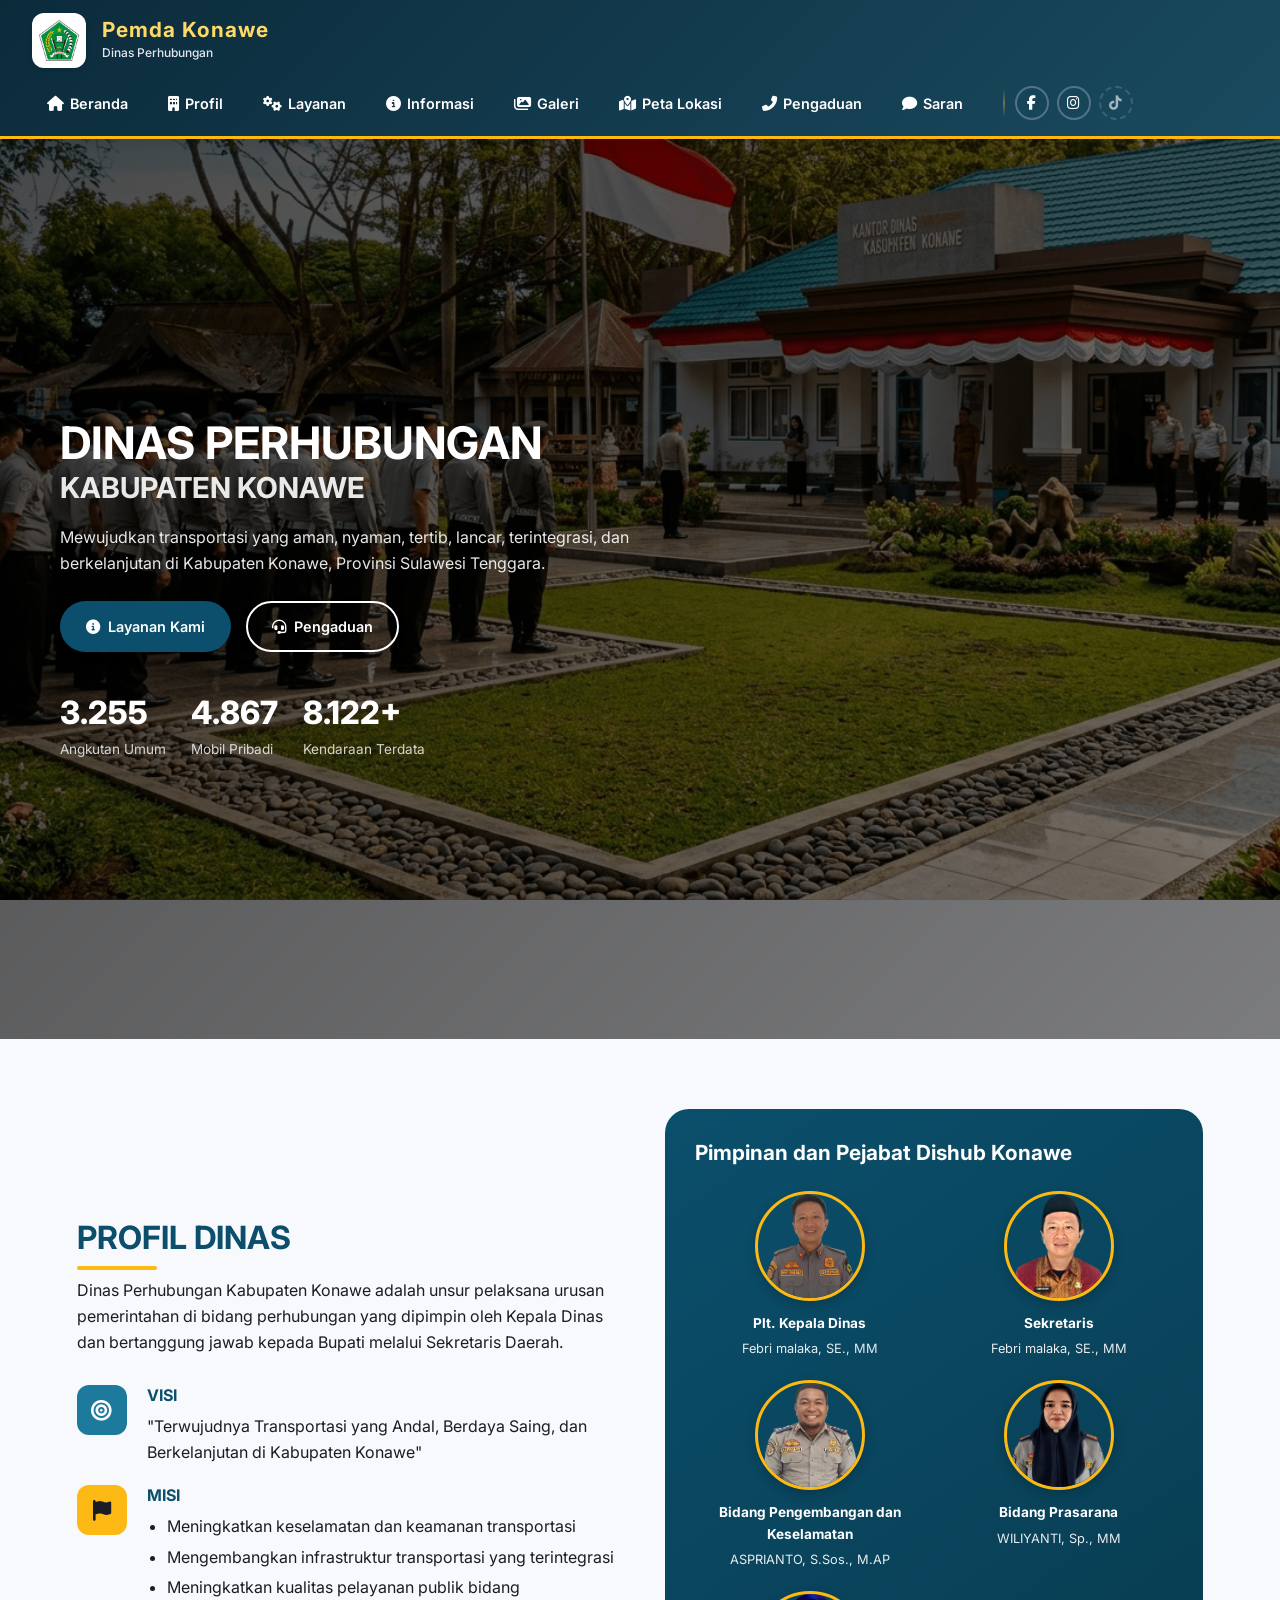
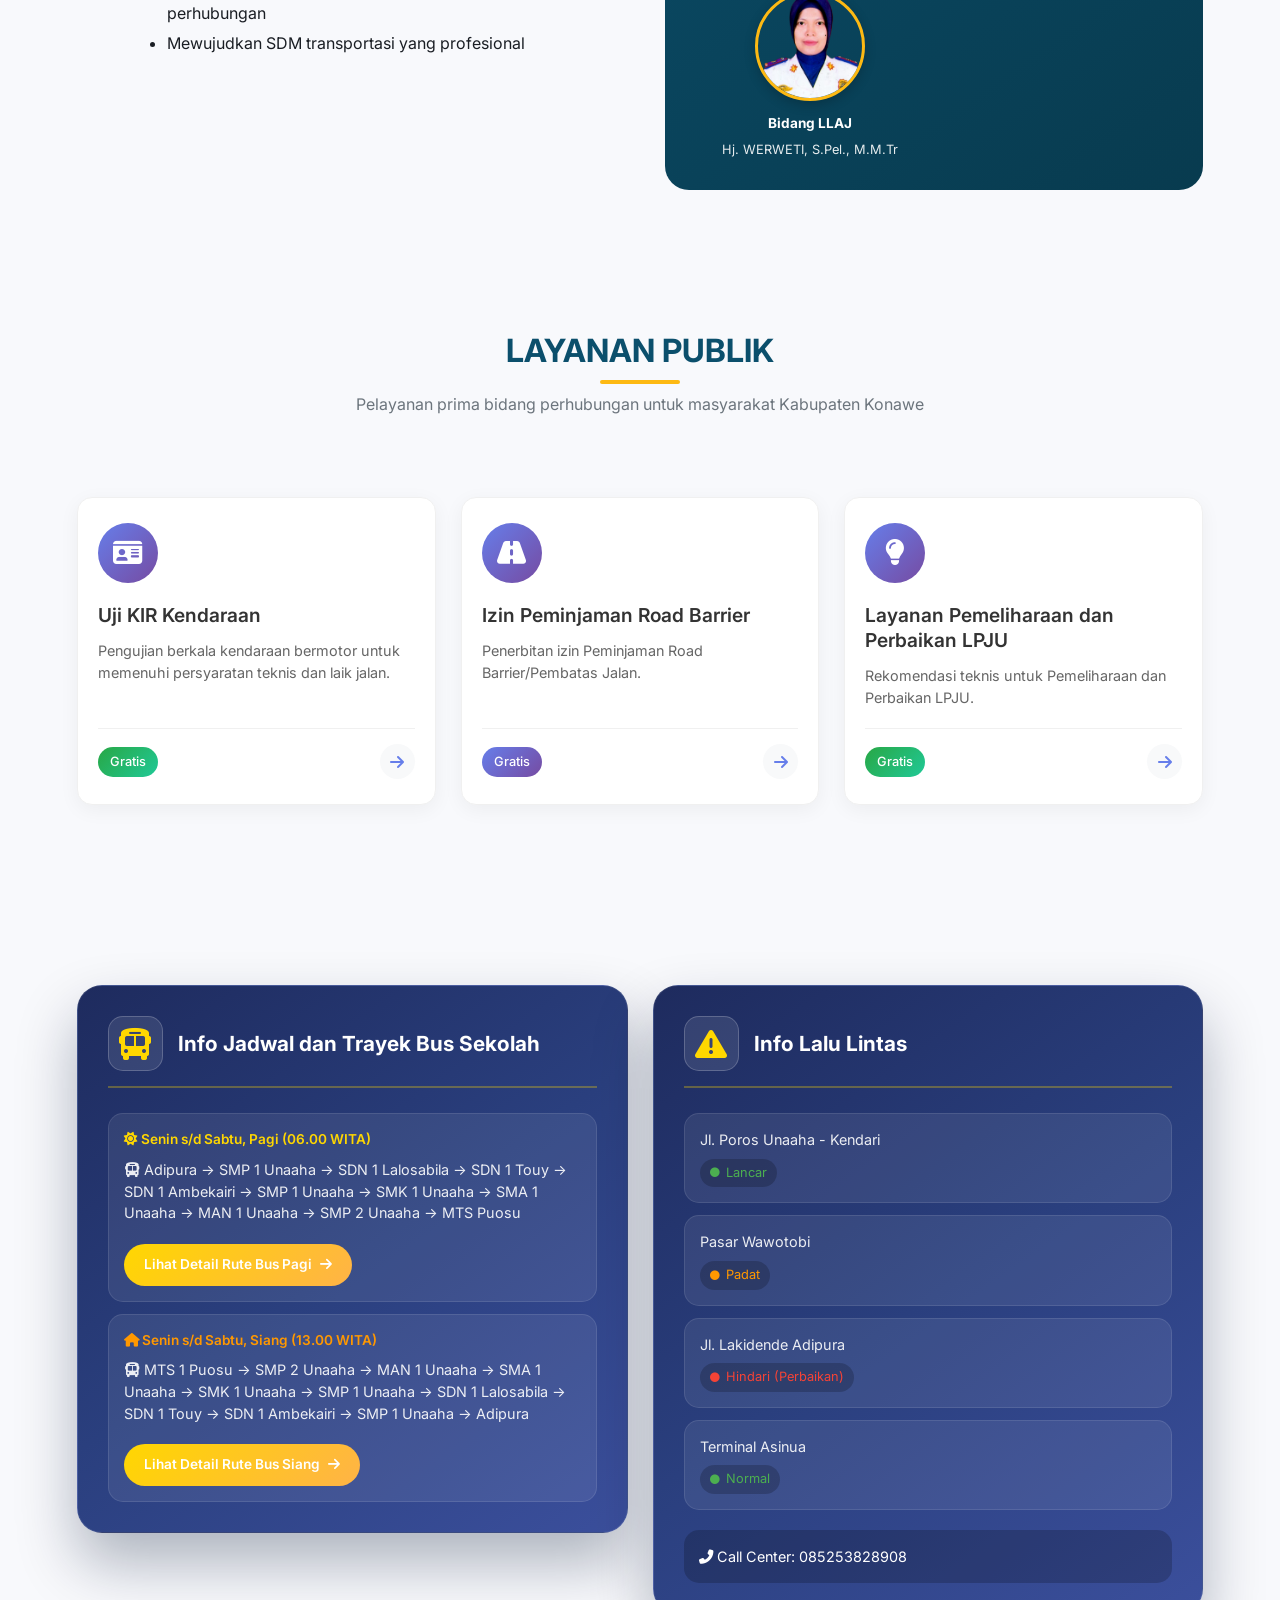
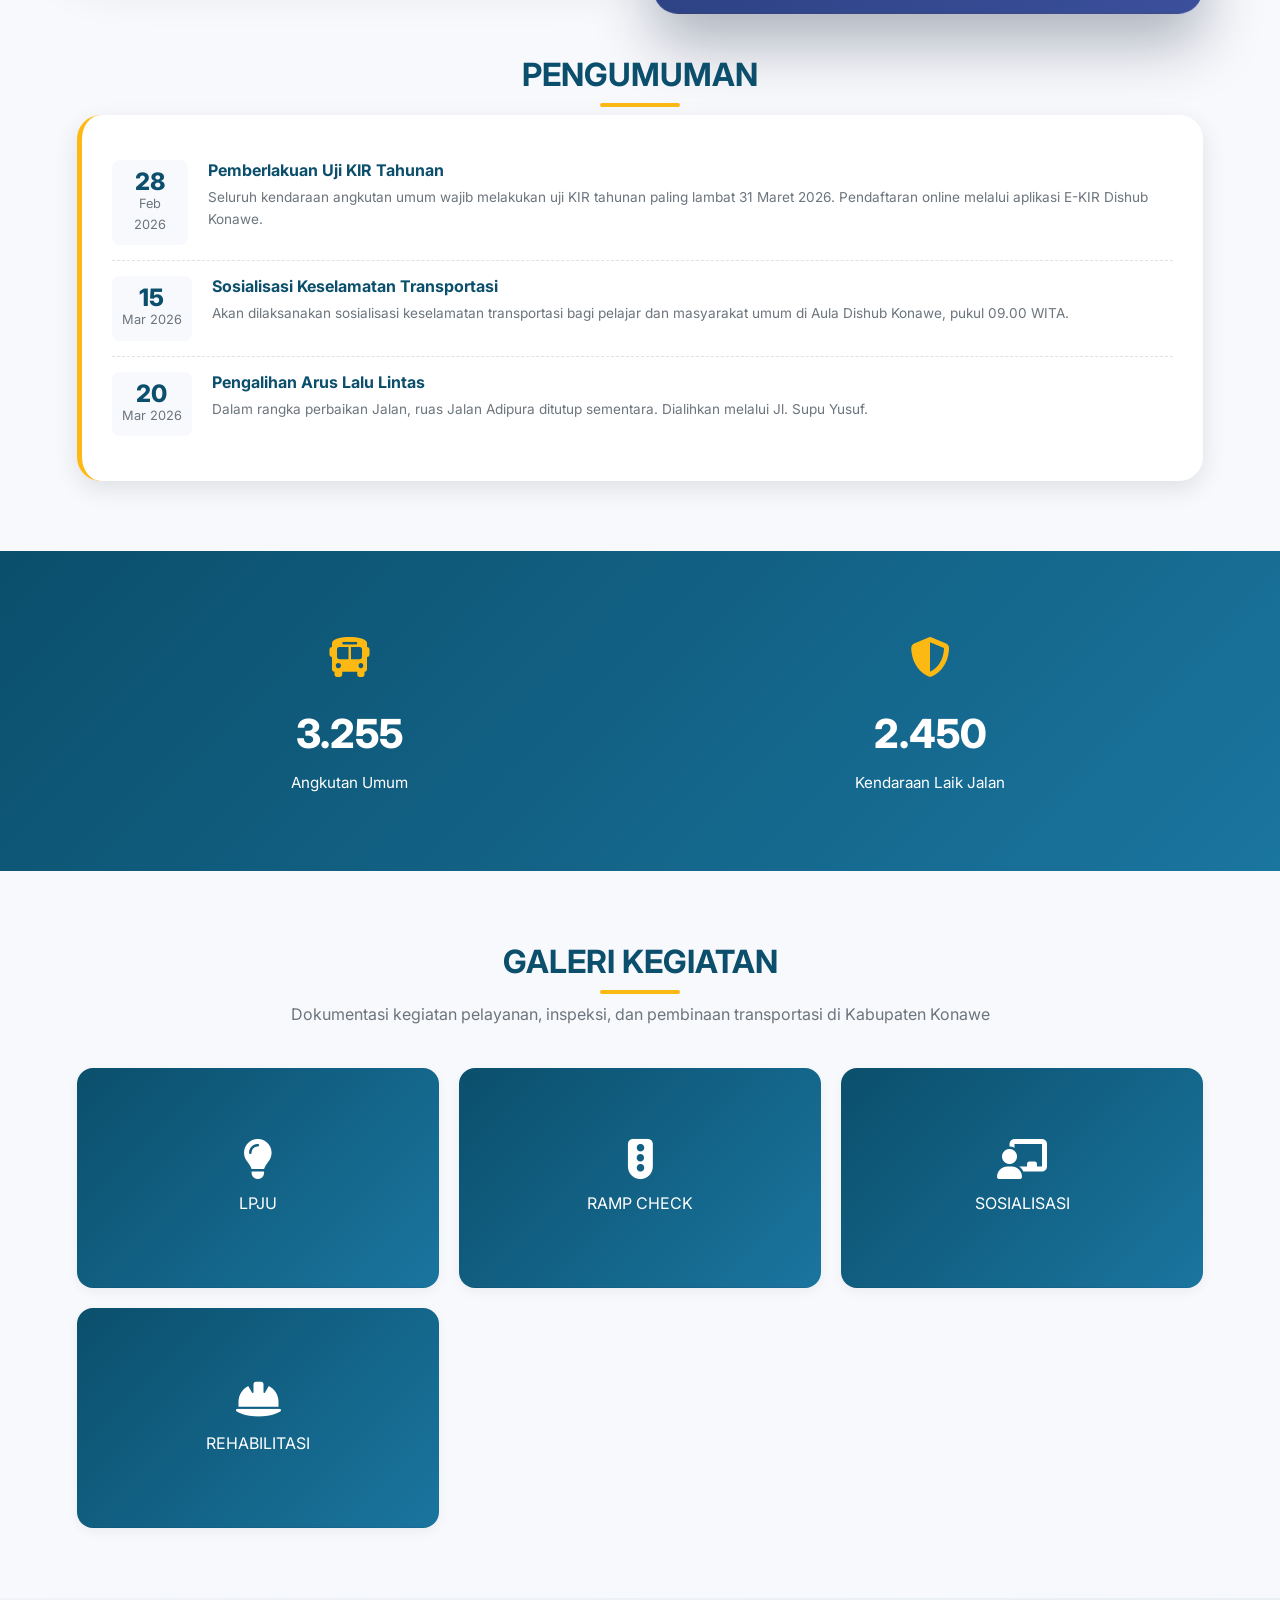
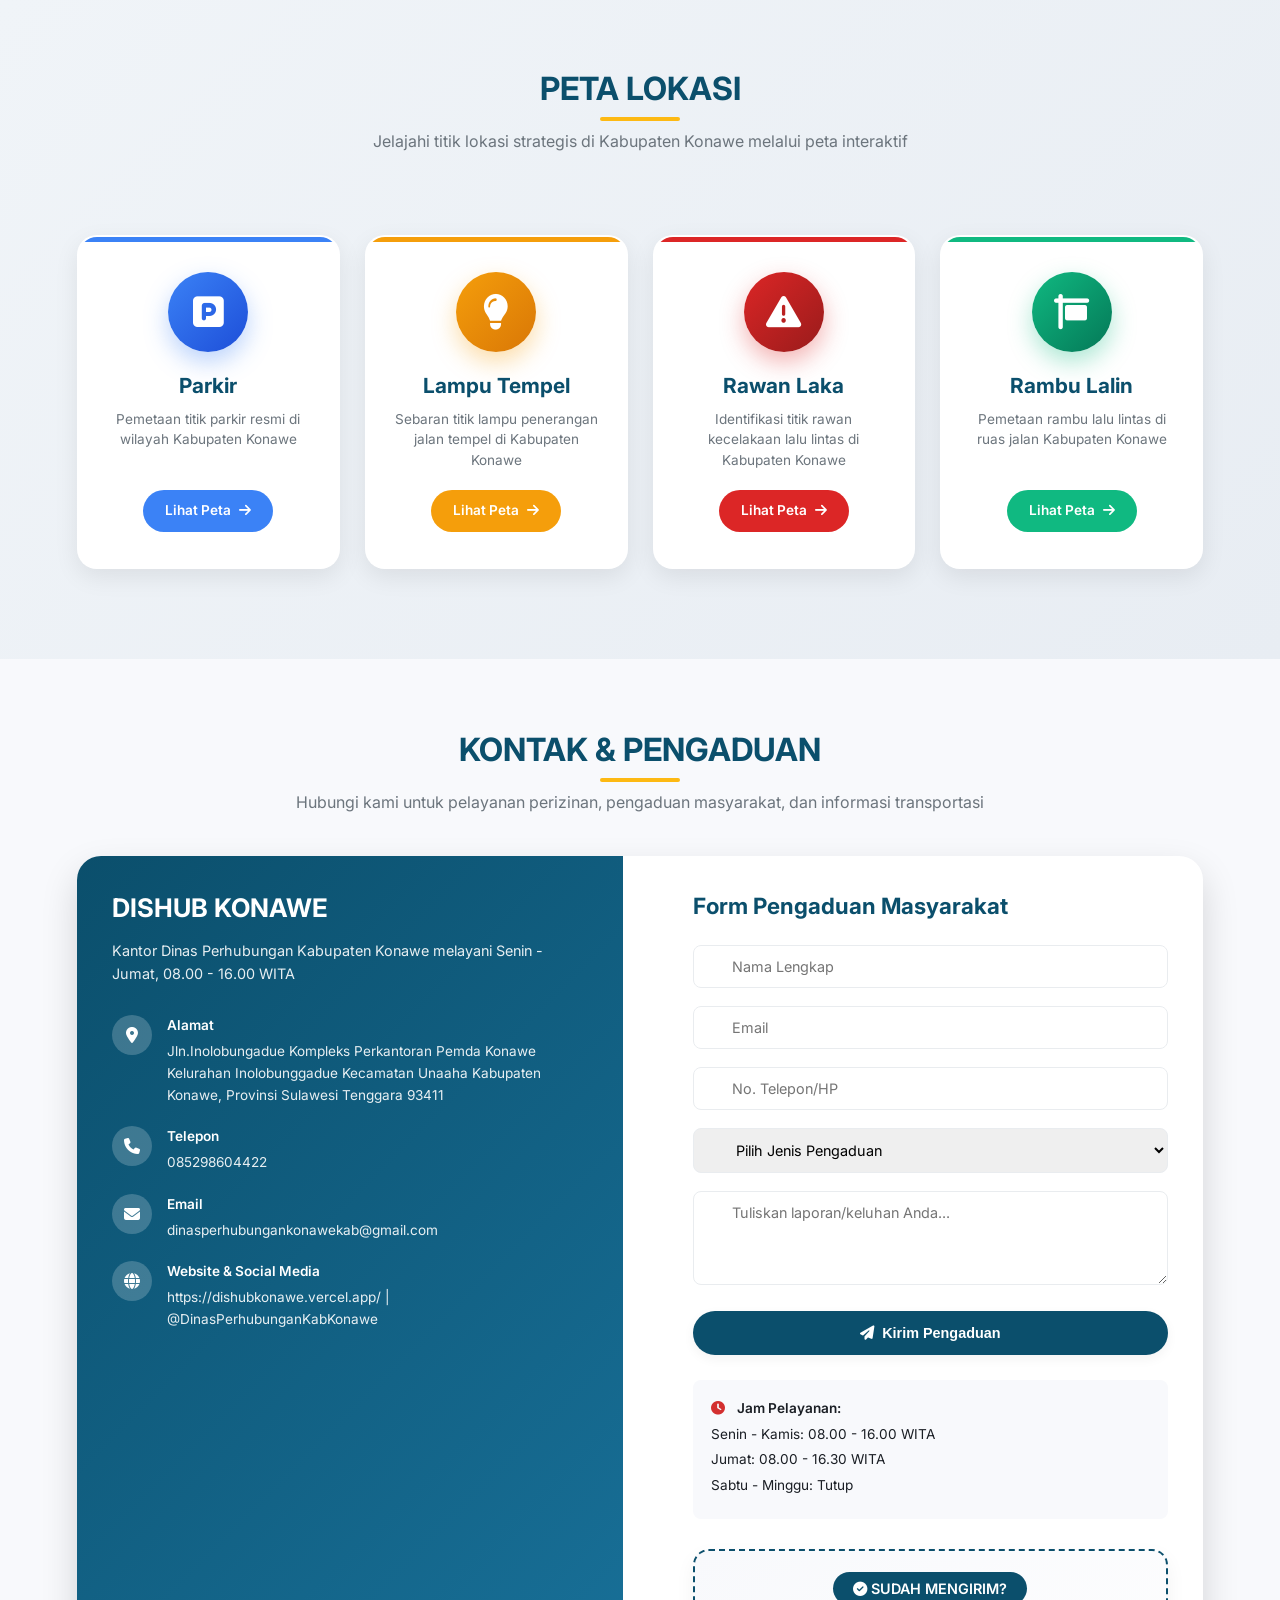
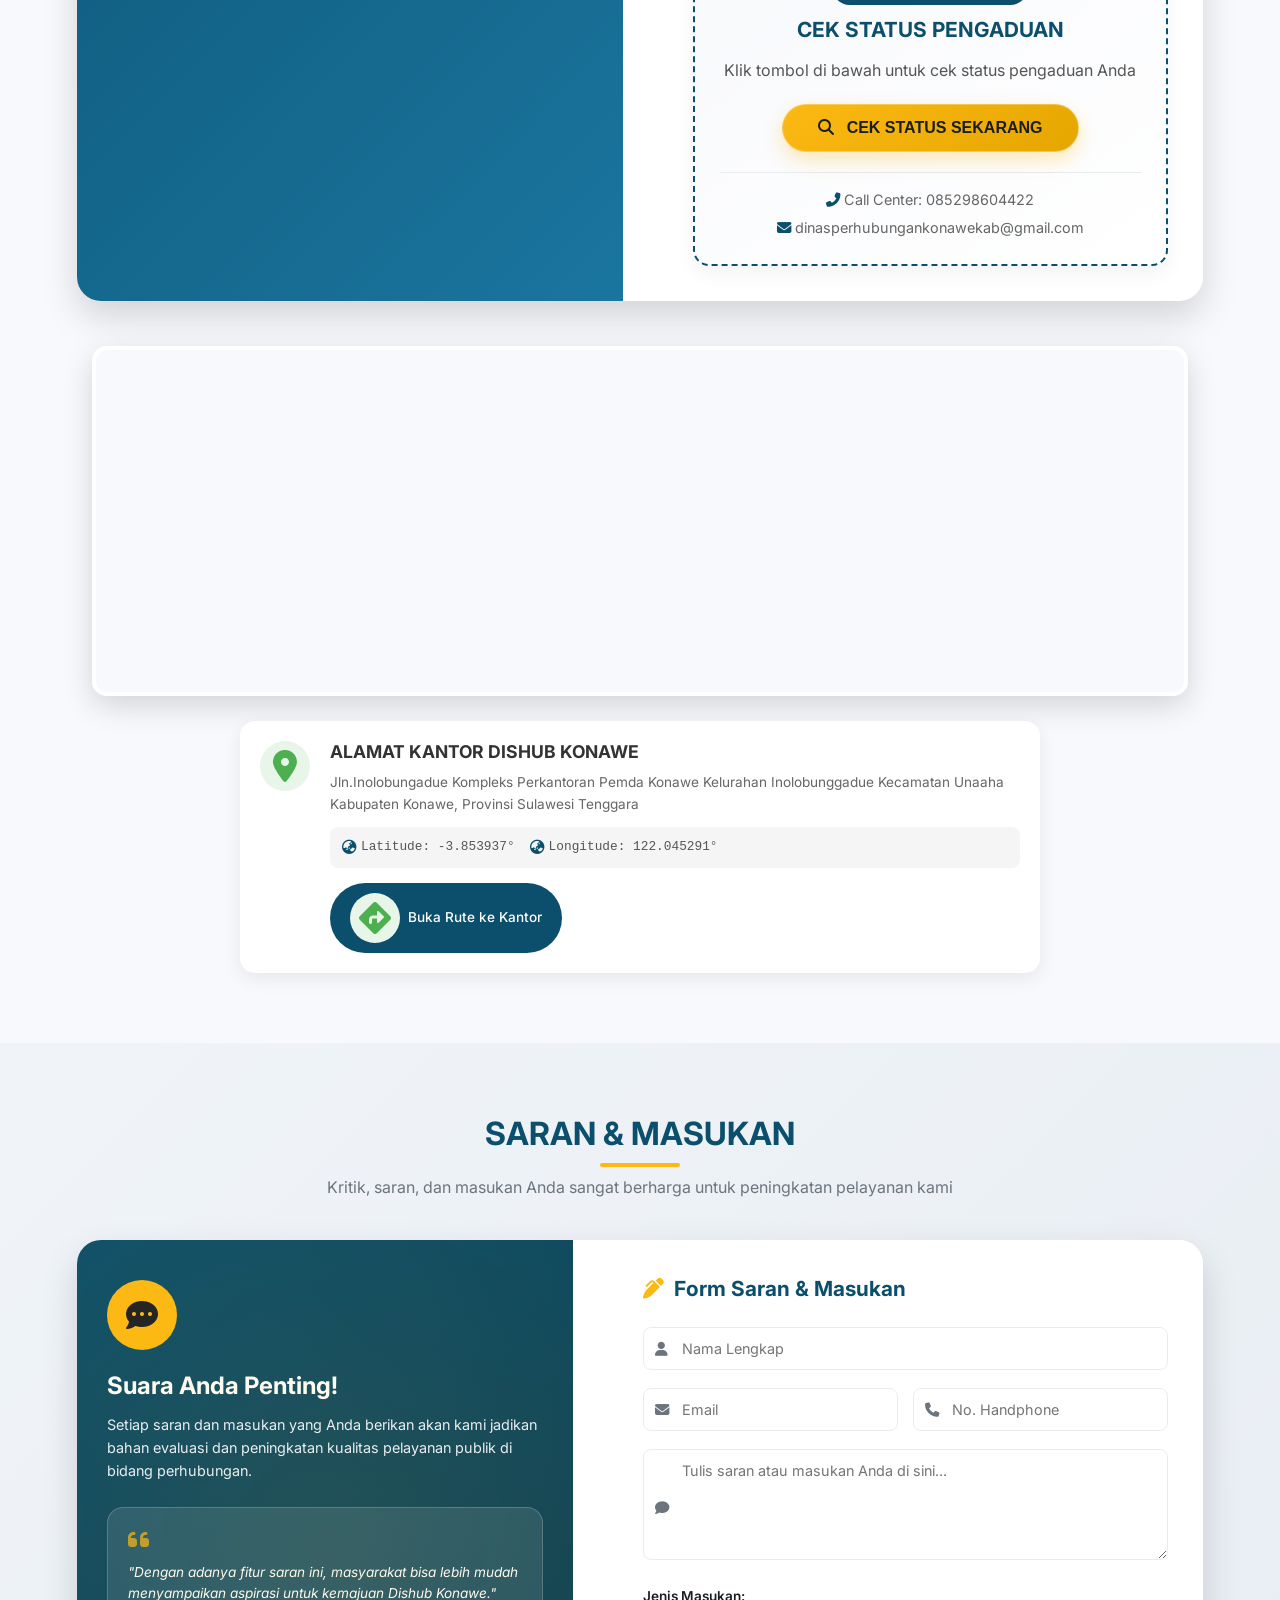
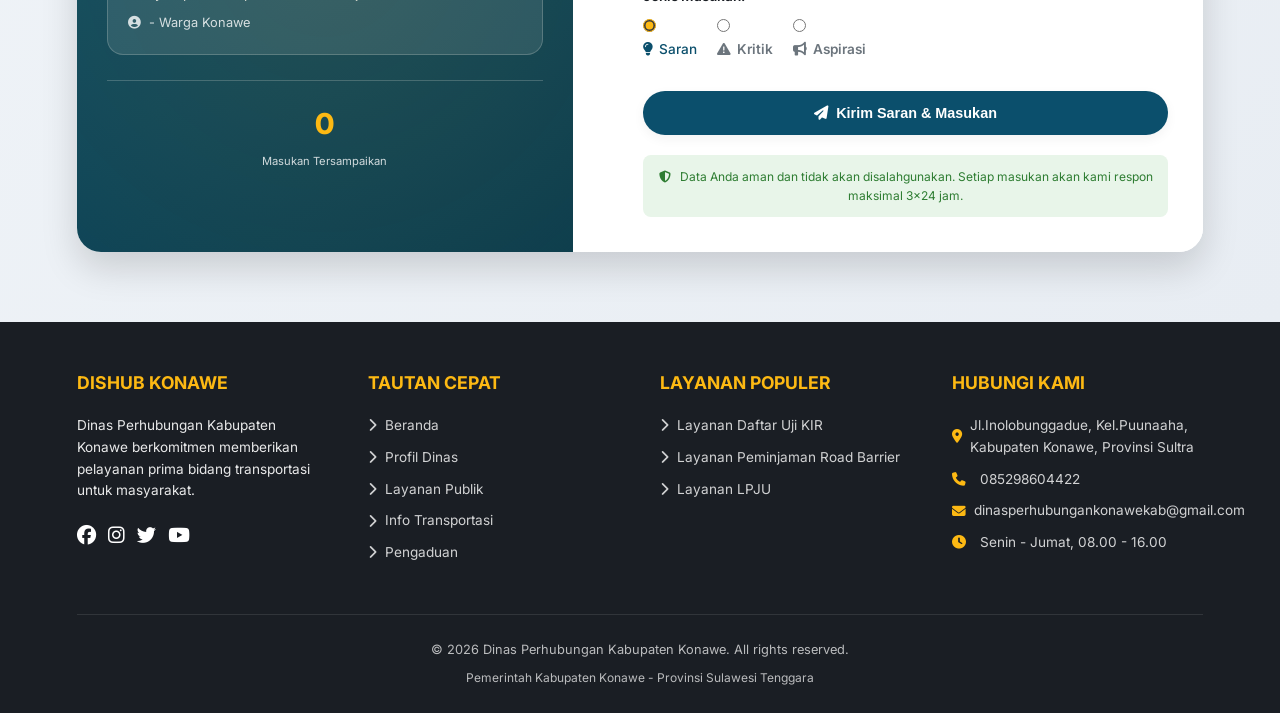
==== commit ecfbefc5: "Update perubahan navbar index.html" ====
--- a/index.html
+++ b/index.html
@@ -5,83 +5,71 @@
   <meta name="viewport" content="width=device-width, initial-scale=1.0, maximum-scale=5.0, user-scalable=yes">
   <title>Dinas Perhubungan Kabupaten Konawe - Provinsi Sulawesi Tenggara</title>
 
-  <!-- Favicon / Icon Tab Browser -->
-    <link rel="icon" type="image/png" sizes="32x32" href="img/logo-perhubungan.png">
-    <link rel="icon" type="image/png" sizes="16x16" href="img/logo-perhubungan.png">
-    <link rel="shortcut icon" href="img/logo-perhubungan.ico">
-  
-  <!-- Font Awesome Icons -->
+  <!-- Favicon -->
+  <link rel="icon" type="image/png" sizes="32x32" href="img/logo-perhubungan.png">
+  <link rel="icon" type="image/png" sizes="16x16" href="img/logo-perhubungan.png">
+  <link rel="shortcut icon" href="img/logo-perhubungan.ico">
+
+  <!-- Font Awesome -->
   <link rel="stylesheet" href="https://cdnjs.cloudflare.com/ajax/libs/font-awesome/6.4.0/css/all.min.css">
-  
+
   <!-- Google Fonts -->
   <link href="https://fonts.googleapis.com/css2?family=Inter:wght@300;400;500;600;700;800&display=swap" rel="stylesheet">
-  
-  <!-- AOS Animation Library -->
+
+  <!-- AOS -->
   <link href="https://unpkg.com/aos@2.3.1/dist/aos.css" rel="stylesheet">
-  
+
   <!-- CSS Utama -->
   <link rel="stylesheet" href="style.css">
 </head>
 <body>
-  <!-- NAVIGASI DINAS PERHUBUNGAN KONAWE -->
-  <nav id="navbar">
-    <div class="logo">
-      <div class="logo-wrapper">
-        <div class="logo-icon">
-          <img src="img/LOGO KONAWE.png" alt="Logo Kab. Konawe" class="logo-img">
-        </div>
-        <div class="logo-text">
-          <span>DISHUB KONAWE</span>
-          <span>Dinas Perhubungan Kabupaten Konawe</span>
-        </div>
-      </div>
-    </div>
-    
-    <div class="menu-toggle" id="menuToggle">
-      <i class="fas fa-bars"></i>
-    </div>
-
-    <ul id="navMenu">
-      <li><a href="#home"><i class="fas fa-home"></i> Beranda</a></li>
-      <li><a href="#profil"><i class="fas fa-building"></i> Profil</a></li>
-      <li><a href="#layanan"><i class="fas fa-cogs"></i> Layanan</a></li>
-      <li><a href="#info"><i class="fas fa-info-circle"></i> Informasi</a></li>
-      <li><a href="#galeri"><i class="fas fa-images"></i> Galeri</a></li>
-      <li><a href="#peta-lokasi"><i class="fas fa-map-marked-alt"></i> Peta Lokasi</a></li>
-      <li><a href="#kontak"><i class="fas fa-phone-alt"></i> Pengaduan</a></li>
-      <li><a href="#saran"><i class="fas fa-comment"></i> Saran</a></li>
-
-
-          <!-- SOCIAL MEDIA ICONS - Bersebelahan dengan Saran -->
+
+  <!-- ==================== NAVBAR ==================== -->
+  <nav class="navbar">
+    <div class="nav-container">
+      <div class="logo-area">
+        <img src="img/LOGO KONAWE.png" alt="Logo Pemda Konawe" class="logo-konawe" id="logoKonawe">
+        <div class="brand-text">
+          <span class="pemda-title">Pemda Konawe</span>
+          <span class="pemda-sub">Dinas Perhubungan</span>
+        </div>
+      </div>
+
+      <button class="nav-toggle" id="navToggle" aria-label="Menu">
+        <i class="fas fa-bars"></i>
+      </button>
+
+      <ul class="nav-menu" id="navMenu">
+        <li><a href="#home" class="nav-link"><i class="fas fa-home"></i> Beranda</a></li>
+        <li><a href="#profil" class="nav-link"><i class="fas fa-building"></i> Profil</a></li>
+        <li><a href="#layanan" class="nav-link"><i class="fas fa-cogs"></i> Layanan</a></li>
+        <li><a href="#info" class="nav-link"><i class="fas fa-info-circle"></i> Informasi</a></li>
+        <li><a href="#galeri" class="nav-link"><i class="fas fa-images"></i> Galeri</a></li>
+        <li><a href="#peta-lokasi" class="nav-link"><i class="fas fa-map-marked-alt"></i> Peta Lokasi</a></li>
+        <li><a href="#kontak" class="nav-link"><i class="fas fa-phone-alt"></i> Pengaduan</a></li>
+        <li><a href="#saran" class="nav-link"><i class="fas fa-comment"></i> Saran</a></li>
+
         <li class="social-nav-item">
           <div class="social-nav-icons">
-             <!-- Facebook - Aktif -->
             <a href="https://www.facebook.com/profile.php?id=61578593407355" class="social-icon" id="fbIcon" target="_blank" title="Facebook Dinas Perhubungan Konawe">
               <i class="fab fa-facebook-f"></i>
               <span class="tooltip">Facebook</span>
             </a>
-
-            <!-- Instagram-->
             <a href="https://www.instagram.com/dinasperhubungankonawekab/" class="social-icon" id="igIcon" target="_blank" title="Instagram Dinas Perhubungan Konawe">
               <i class="fab fa-instagram"></i>
               <span class="tooltip">Instagram</span>
             </a>
-            
-            <!-- TikTok - Belum Aktif (tidak bisa diklik) -->
-            <!-- <a href="https://www.tiktok.com/@dishubkonawe" class="social-icon" id="ttIcon" target="_blank" title="TikTok Dinas Perhubungan Konawe">
+            <span class="social-icon inactive" title="TikTok Dinas Perhubungan Konawe (Segera Hadir)">
               <i class="fab fa-tiktok"></i>
-              <span class="tooltip">TikTok</span>
-            </a> -->
-            <span class="social-icon inactive" title="TikTok Dinas Perhubungan Konawe (Segera Hadir)">
-                <i class="fab fa-tiktok"></i>
-                <span class="tooltip">TikTok (Segera)</span>
-             </span>
+              <span class="tooltip">TikTok (Segera)</span>
+            </span>
           </div>
         </li>
-    </ul>
+      </ul>
+    </div>
   </nav>
 
-  <!-- HERO SECTION -->
+  <!-- ==================== HERO SECTION ==================== -->
   <header id="home" class="hero-bg">
     <div class="hero-overlay">
       <div class="hero-content">
@@ -91,7 +79,7 @@
             <span>KABUPATEN KONAWE</span>
           </h1>
           <p>Mewujudkan transportasi yang aman, nyaman, tertib, lancar, terintegrasi, dan berkelanjutan di Kabupaten Konawe, Provinsi Sulawesi Tenggara.</p>
-          
+
           <div class="hero-buttons">
             <a href="#layanan" class="btn"><i class="fas fa-info-circle"></i> Layanan Kami</a>
             <a href="#kontak" class="btn btn-outline"><i class="fas fa-headset"></i> Pengaduan</a>
@@ -116,28 +104,24 @@
     </div>
   </header>
 
-  <!-- PROFIL DINAS -->
+  <!-- ==================== PROFIL DINAS ==================== -->
   <section id="profil">
     <div class="profil-container">
       <div data-aos="fade-right">
         <h2>PROFIL DINAS</h2>
         <p class="profil-desc">Dinas Perhubungan Kabupaten Konawe adalah unsur pelaksana urusan pemerintahan di bidang perhubungan yang dipimpin oleh Kepala Dinas dan bertanggung jawab kepada Bupati melalui Sekretaris Daerah.</p>
-        
+
         <div class="visi-misi-wrapper">
           <div class="visi-box">
-            <div class="visi-icon">
-              <i class="fas fa-bullseye"></i>
-            </div>
+            <div class="visi-icon"><i class="fas fa-bullseye"></i></div>
             <div>
               <h4>VISI</h4>
               <p>"Terwujudnya Transportasi yang Andal, Berdaya Saing, dan Berkelanjutan di Kabupaten Konawe"</p>
             </div>
           </div>
-          
+
           <div class="misi-box">
-            <div class="misi-icon">
-              <i class="fas fa-flag"></i>
-            </div>
+            <div class="misi-icon"><i class="fas fa-flag"></i></div>
             <div>
               <h4>MISI</h4>
               <ul class="misi-list">
@@ -150,43 +134,33 @@
           </div>
         </div>
       </div>
-      
+
       <div data-aos="fade-left">
         <div class="struktur-card">
           <h3>Pimpinan dan Pejabat Dishub Konawe</h3>
           <div class="struktur-grid">
             <div class="struktur-item">
-              <div class="foto-wrapper">
-                <img src="img/foto profil kadis.png" alt="Febri malaka" class="foto-pejabat">
-              </div>
+              <div class="foto-wrapper"><img src="img/foto profil kadis.png" alt="Febri malaka" class="foto-pejabat"></div>
               <p class="jabatan">Plt. Kepala Dinas</p>
               <p class="nama">Febri malaka, SE., MM</p>
             </div>
             <div class="struktur-item">
-              <div class="foto-wrapper">
-                <img src="img/sekdis.png" alt="Febri malaka" class="foto-pejabat">
-              </div>
+              <div class="foto-wrapper"><img src="img/sekdis.png" alt="Sekretaris" class="foto-pejabat"></div>
               <p class="jabatan">Sekretaris</p>
               <p class="nama">Febri malaka, SE., MM</p>
             </div>
             <div class="struktur-item">
-              <div class="foto-wrapper">
-                <img src="img/Kabid Pengembangann.png" alt="ASPRIANTO" class="foto-pejabat">
-              </div>
+              <div class="foto-wrapper"><img src="img/Kabid Pengembangann.png" alt="Asprianto" class="foto-pejabat"></div>
               <p class="jabatan">Bidang Pengembangan dan Keselamatan</p>
               <p class="nama">ASPRIANTO, S.Sos., M.AP</p>
             </div>
             <div class="struktur-item">
-              <div class="foto-wrapper">
-                <img src="img/kabid sarana 1.png" alt="WILIYANTI" class="foto-pejabat">
-              </div>
+              <div class="foto-wrapper"><img src="img/kabid sarana 1.png" alt="Wiliyanti" class="foto-pejabat"></div>
               <p class="jabatan">Bidang Prasarana</p>
               <p class="nama">WILIYANTI, Sp., MM</p>
             </div>
             <div class="struktur-item">
-              <div class="foto-wrapper">
-                <img src="img/kabidLalin.png" alt="Hj. WERWETI" class="foto-pejabat">
-              </div>
+              <div class="foto-wrapper"><img src="img/kabidLalin.png" alt="Werweti" class="foto-pejabat"></div>
               <p class="jabatan">Bidang LLAJ</p>
               <p class="nama">Hj. WERWETI, S.Pel., M.M.Tr</p>
             </div>
@@ -196,7 +170,7 @@
     </div>
   </section>
 
-  <!-- LAYANAN PUBLIK -->
+  <!-- ==================== LAYANAN PUBLIK ==================== -->
   <section id="layanan" class="bg-light">
     <div class="section-header" data-aos="fade-up">
       <h2 class="text-center">LAYANAN PUBLIK</h2>
@@ -205,50 +179,38 @@
 
     <div class="layanan-grid">
       <div class="layanan-card" data-aos="fade-up" data-aos-delay="100">
-        <div class="layanan-icon">
-          <i class="fas fa-id-card"></i>
-        </div>
+        <div class="layanan-icon"><i class="fas fa-id-card"></i></div>
         <h3>Uji KIR Kendaraan</h3>
         <p>Pengujian berkala kendaraan bermotor untuk memenuhi persyaratan teknis dan laik jalan.</p>
         <div class="layanan-footer">
           <span class="layanan-tag gratis">Gratis</span>
-          <a href="PelayananUjiKir.html" class="layanan-detail">
-            <i class="fas fa-arrow-right"></i>
-          </a>
+          <a href="PelayananUjiKir.html" class="layanan-detail"><i class="fas fa-arrow-right"></i></a>
         </div>
       </div>
 
       <div class="layanan-card" data-aos="fade-up" data-aos-delay="200">
-        <div class="layanan-icon">
-          <i class="fas fa-road"></i>
-        </div>
+        <div class="layanan-icon"><i class="fas fa-road"></i></div>
         <h3>Izin Peminjaman Road Barrier</h3>
         <p>Penerbitan izin Peminjaman Road Barrier/Pembatas Jalan.</p>
         <div class="layanan-footer">
           <span class="layanan-tag">Gratis</span>
-          <a href="Barrier.html" class="layanan-detail">
-            <i class="fas fa-arrow-right"></i>
-          </a>
+          <a href="Barrier.html" class="layanan-detail"><i class="fas fa-arrow-right"></i></a>
         </div>
       </div>
 
       <div class="layanan-card" data-aos="fade-up" data-aos-delay="400">
-        <div class="layanan-icon">
-          <i class="fas fa-lightbulb"></i>
-        </div>
+        <div class="layanan-icon"><i class="fas fa-lightbulb"></i></div>
         <h3>Layanan Pemeliharaan dan Perbaikan LPJU</h3>
         <p>Rekomendasi teknis untuk Pemeliharaan dan Perbaikan LPJU.</p>
         <div class="layanan-footer">
           <span class="layanan-tag gratis">Gratis</span>
-          <a href="layanan-LPJU.html" class="layanan-detail">
-            <i class="fas fa-arrow-right"></i>
-          </a>
-        </div>
-      </div>
-    </div>
-  </section>
-
-  <!-- INFORMASI PUBLIK & PENGUMUMAN -->
+          <a href="layanan-LPJU.html" class="layanan-detail"><i class="fas fa-arrow-right"></i></a>
+        </div>
+      </div>
+    </div>
+  </section>
+
+  <!-- ==================== INFORMASI PUBLIK ==================== -->
   <section id="info">
     <div class="info-grid">
       <div data-aos="fade-right">
@@ -259,29 +221,16 @@
           </div>
           <ul class="info-list">
             <li>
-              <span class="info-time morning">
-                <i class="fas fa-sun"></i> Senin s/d Sabtu, Pagi (06.00 WITA)
-              </span>
-              <span class="info-title">
-                <i class="fas fa-bus"></i> Adipura → SMP 1 Unaaha → SDN 1 Lalosabila → SDN 1 Touy → SDN 1 Ambekairi → SMP 1 Unaaha → SMK 1 Unaaha → SMA 1 Unaaha → MAN 1 Unaaha → SMP 2 Unaaha → MTS Puosu
-              </span>
-              <a href="rute-bus-sekolah.html" class="info-more">
-                  Lihat Detail Rute Bus Pagi<i class="fas fa-arrow-right"></i>
-              </a>
+              <span class="info-time morning"><i class="fas fa-sun"></i> Senin s/d Sabtu, Pagi (06.00 WITA)</span>
+              <span class="info-title"><i class="fas fa-bus"></i> Adipura → SMP 1 Unaaha → SDN 1 Lalosabila → SDN 1 Touy → SDN 1 Ambekairi → SMP 1 Unaaha → SMK 1 Unaaha → SMA 1 Unaaha → MAN 1 Unaaha → SMP 2 Unaaha → MTS Puosu</span>
+              <a href="rute-bus-sekolah.html" class="info-more">Lihat Detail Rute Bus Pagi <i class="fas fa-arrow-right"></i></a>
             </li>
             <li>
-              <span class="info-time afternoon">
-                <i class="fas fa-home"></i> Senin s/d Sabtu, siang (01.00 WITA)
-              </span>
-              <span class="info-title">
-                <i class="fas fa-bus"></i> MTS 1 Puosu → SMP 2 Unaaha → MAN 1 Unaaha → SMA 1 Unaaha → SMK 1 Unaaha → SMP 1 Unaaha → SDN 1 Lalosabila → SDN 1 Touy → SDN 1 Ambekairi → SMP 1 Unaaha → Adipura
-              </span>
-              <a href="rute-bus-sekolah-siang.html" class="info-more">
-                Lihat Detail Rute Bus Siang <i class="fas fa-arrow-right"></i>
-              </a>
+              <span class="info-time afternoon"><i class="fas fa-home"></i> Senin s/d Sabtu, Siang (13.00 WITA)</span>
+              <span class="info-title"><i class="fas fa-bus"></i> MTS 1 Puosu → SMP 2 Unaaha → MAN 1 Unaaha → SMA 1 Unaaha → SMK 1 Unaaha → SMP 1 Unaaha → SDN 1 Lalosabila → SDN 1 Touy → SDN 1 Ambekairi → SMP 1 Unaaha → Adipura</span>
+              <a href="rute-bus-sekolah-siang.html" class="info-more">Lihat Detail Rute Bus Siang <i class="fas fa-arrow-right"></i></a>
             </li>
           </ul>
-          
         </div>
       </div>
 
@@ -292,28 +241,13 @@
             <h3>Info Lalu Lintas</h3>
           </div>
           <ul class="info-list">
-            <li>
-              <span class="info-title">Jl. Poros Unaaha - Kendari</span>
-              <span class="info-status status-aktif"><i class="fas fa-circle"></i> Lancar</span>
-            </li>
-            <li>
-              <span class="info-title">Pasar Wawotobi</span>
-              <span class="info-status status-warning"><i class="fas fa-circle"></i> Padat</span>
-            </li>
-            <li>
-              <span class="info-title">Jl. Lakidende Adipura</span>
-              <span class="info-status status-danger"><i class="fas fa-circle"></i> Hindari (Perbaikan)</span>
-            </li>
-            <li>
-              <span class="info-title">Terminal Asinua</span>
-              <span class="info-status status-aktif"><i class="fas fa-circle"></i> Normal</span>
-            </li>
+            <li><span class="info-title">Jl. Poros Unaaha - Kendari</span><span class="info-status status-aktif"><i class="fas fa-circle"></i> Lancar</span></li>
+            <li><span class="info-title">Pasar Wawotobi</span><span class="info-status status-warning"><i class="fas fa-circle"></i> Padat</span></li>
+            <li><span class="info-title">Jl. Lakidende Adipura</span><span class="info-status status-danger"><i class="fas fa-circle"></i> Hindari (Perbaikan)</span></li>
+            <li><span class="info-title">Terminal Asinua</span><span class="info-status status-aktif"><i class="fas fa-circle"></i> Normal</span></li>
           </ul>
           <div class="call-center">
-            <p>
-              <i class="fas fa-phone-alt"></i>
-              Call Center: 085253828908
-            </p>
+            <p><i class="fas fa-phone-alt"></i> Call Center: 085253828908</p>
           </div>
         </div>
       </div>
@@ -321,35 +255,23 @@
 
     <div class="pengumuman-section" data-aos="fade-up">
       <h2 class="text-center">PENGUMUMAN</h2>
-      
       <div class="pengumuman-slider">
         <div class="pengumuman-item">
-          <div class="pengumuman-date">
-            <div class="day">28</div>
-            <div class="month">Feb 2026</div>
-          </div>
+          <div class="pengumuman-date"><div class="day">28</div><div class="month">Feb 2026</div></div>
           <div class="pengumuman-content">
             <h4>Pemberlakuan Uji KIR Tahunan</h4>
             <p>Seluruh kendaraan angkutan umum wajib melakukan uji KIR tahunan paling lambat 31 Maret 2026. Pendaftaran online melalui aplikasi E-KIR Dishub Konawe.</p>
           </div>
         </div>
-        
         <div class="pengumuman-item">
-          <div class="pengumuman-date">
-            <div class="day">15</div>
-            <div class="month">Mar 2026</div>
-          </div>
+          <div class="pengumuman-date"><div class="day">15</div><div class="month">Mar 2026</div></div>
           <div class="pengumuman-content">
             <h4>Sosialisasi Keselamatan Transportasi</h4>
             <p>Akan dilaksanakan sosialisasi keselamatan transportasi bagi pelajar dan masyarakat umum di Aula Dishub Konawe, pukul 09.00 WITA.</p>
           </div>
         </div>
-        
         <div class="pengumuman-item">
-          <div class="pengumuman-date">
-            <div class="day">20</div>
-            <div class="month">Mar 2026</div>
-          </div>
+          <div class="pengumuman-date"><div class="day">20</div><div class="month">Mar 2026</div></div>
           <div class="pengumuman-content">
             <h4>Pengalihan Arus Lalu Lintas</h4>
             <p>Dalam rangka perbaikan Jalan, ruas Jalan Adipura ditutup sementara. Dialihkan melalui Jl. Supu Yusuf.</p>
@@ -359,27 +281,23 @@
     </div>
   </section>
 
-  <!-- STATISTIK PERHUBUNGAN -->
+  <!-- ==================== STATISTIK ==================== -->
   <section class="statistik-section">
     <div class="statistik-grid">
       <div class="statistik-item" data-aos="zoom-in" data-aos-delay="100">
-        <div class="statistik-icon">
-          <i class="fas fa-bus"></i>
-        </div>
+        <div class="statistik-icon"><i class="fas fa-bus"></i></div>
         <div class="statistik-angka" id="angkutanUmum">0</div>
         <p>Angkutan Umum</p>
       </div>
       <div class="statistik-item" data-aos="zoom-in" data-aos-delay="300">
-        <div class="statistik-icon">
-          <i class="fas fa-shield-alt"></i>
-        </div>
+        <div class="statistik-icon"><i class="fas fa-shield-alt"></i></div>
         <div class="statistik-angka" id="ujiKir">0</div>
         <p>Kendaraan Laik Jalan</p>
       </div>
     </div>
   </section>
 
-  <!-- GALERI KEGIATAN -->
+  <!-- ==================== GALERI ==================== -->
   <section id="galeri">
     <div class="section-header" data-aos="fade-up">
       <h2 class="text-center">GALERI KEGIATAN</h2>
@@ -389,56 +307,30 @@
     <div class="galeri-grid">
       <a href="LPJU.html" class="galeri-link">
         <div class="galeri-item" data-aos="flip-left" data-aos-delay="100">
-          <div class="galeri-placeholder">
-            <i class="fas fa-lightbulb"></i>
-            <span>LPJU</span>
-          </div>
-          <div class="galeri-caption">
-            <h4>Perbaikan Lampu Jalan</h4>
-            <p>Pemeliharaan Infrastruktur Jalan</p>
-          </div>
-        </div>
-      </a>
-      
-      <a href="rampcheck.html" class="galeri-link"> 
+          <div class="galeri-placeholder"><i class="fas fa-lightbulb"></i><span>LPJU</span></div>
+          <div class="galeri-caption"><h4>Perbaikan Lampu Jalan</h4><p>Pemeliharaan Infrastruktur Jalan</p></div>
+        </div>
+      </a>
+      <a href="rampcheck.html" class="galeri-link">
         <div class="galeri-item" data-aos="flip-left" data-aos-delay="200">
-          <div class="galeri-placeholder">
-            <i class="fas fa-traffic-light"></i>
-            <span>RAMP CHECK</span>
-          </div>
-          <div class="galeri-caption">
-            <h4>Inspeksi Keselamatan Mobil Angkutan</h4>
-            <p>Mobil Angkutan Barang Antar Kota</p>
-          </div>
-        </div>
-      </a>
-
-      <a href="" class="galeri-link">
-      <div class="galeri-item" data-aos="flip-left" data-aos-delay="300">
-        <div class="galeri-placeholder">
-          <i class="fas fa-chalkboard-teacher"></i>
-          <span>SOSIALISASI</span>
-        </div>
-        <div class="galeri-caption">
-          <h4>Sosialisasi Tertib Lalu Lintas</h4>
-          <p>SMA Negeri 1 Unaaha</p>
-        </div>
-      </div>
+          <div class="galeri-placeholder"><i class="fas fa-traffic-light"></i><span>RAMP CHECK</span></div>
+          <div class="galeri-caption"><h4>Inspeksi Keselamatan Mobil Angkutan</h4><p>Mobil Angkutan Barang Antar Kota</p></div>
+        </div>
+      </a>
+      <a href="#" class="galeri-link">
+        <div class="galeri-item" data-aos="flip-left" data-aos-delay="300">
+          <div class="galeri-placeholder"><i class="fas fa-chalkboard-teacher"></i><span>SOSIALISASI</span></div>
+          <div class="galeri-caption"><h4>Sosialisasi Tertib Lalu Lintas</h4><p>SMA Negeri 1 Unaaha</p></div>
+        </div>
       </a>
       <div class="galeri-item" data-aos="flip-left" data-aos-delay="400">
-        <div class="galeri-placeholder">
-          <i class="fas fa-hard-hat"></i>
-          <span>REHABILITASI</span>
-        </div>
-        <div class="galeri-caption">
-          <h4>Perbaikan Rambu Jalan</h4>
-          <p>Ruas Jalan Poros Konawe</p>
-        </div>
-      </div>
-    </div>
-  </section>
-
-    <!-- ==================== PETA LOKASI ==================== -->
+        <div class="galeri-placeholder"><i class="fas fa-hard-hat"></i><span>REHABILITASI</span></div>
+        <div class="galeri-caption"><h4>Perbaikan Rambu Jalan</h4><p>Ruas Jalan Poros Konawe</p></div>
+      </div>
+    </div>
+  </section>
+
+  <!-- ==================== PETA LOKASI ==================== -->
   <section id="peta-lokasi" class="bg-light">
     <div class="section-header" data-aos="fade-up">
       <h2 class="text-center">PETA LOKASI</h2>
@@ -446,57 +338,37 @@
     </div>
 
     <div class="peta-lokasi-grid">
-      <!-- Kartu Parkir -->
-      <a href="lokasi.html" class="peta-card peta-card-parkir" data-aos="fade-up" data-aos-delay="100">
-        <div class="peta-card-icon">
-          <i class="fas fa-parking"></i>
-        </div>
+      <a href="parkir.html" class="peta-card peta-card-parkir" data-aos="fade-up" data-aos-delay="100">
+        <div class="peta-card-icon"><i class="fas fa-parking"></i></div>
         <h3>Parkir</h3>
         <p>Pemetaan titik parkir resmi di wilayah Kabupaten Konawe</p>
-        <span class="peta-card-btn">
-          Lihat Peta <i class="fas fa-arrow-right"></i>
-        </span>
-      </a>
-
-      <!-- Kartu Lampu Tempel -->
+        <span class="peta-card-btn">Lihat Peta <i class="fas fa-arrow-right"></i></span>
+      </a>
+
       <a href="lokasiLT.html" class="peta-card peta-card-lampu" data-aos="fade-up" data-aos-delay="200">
-        <div class="peta-card-icon">
-          <i class="fas fa-lightbulb"></i>
-        </div>
+        <div class="peta-card-icon"><i class="fas fa-lightbulb"></i></div>
         <h3>Lampu Tempel</h3>
         <p>Sebaran titik lampu penerangan jalan tempel di Kabupaten Konawe</p>
-        <span class="peta-card-btn">
-          Lihat Peta <i class="fas fa-arrow-right"></i>
-        </span>
-      </a>
-
-      <!-- Kartu Rawan Laka -->
+        <span class="peta-card-btn">Lihat Peta <i class="fas fa-arrow-right"></i></span>
+      </a>
+
       <a href="rawan-laka.html" class="peta-card peta-card-rawan" data-aos="fade-up" data-aos-delay="300">
-        <div class="peta-card-icon">
-          <i class="fas fa-exclamation-triangle"></i>
-        </div>
+        <div class="peta-card-icon"><i class="fas fa-exclamation-triangle"></i></div>
         <h3>Rawan Laka</h3>
         <p>Identifikasi titik rawan kecelakaan lalu lintas di Kabupaten Konawe</p>
-        <span class="peta-card-btn">
-          Lihat Peta <i class="fas fa-arrow-right"></i>
-        </span>
-      </a>
-
-      <!-- Kartu Rambu Lalin -->
+        <span class="peta-card-btn">Lihat Peta <i class="fas fa-arrow-right"></i></span>
+      </a>
+
       <a href="rambu-lalin.html" class="peta-card peta-card-rambu" data-aos="fade-up" data-aos-delay="400">
-        <div class="peta-card-icon">
-          <i class="fas fa-sign"></i>
-        </div>
+        <div class="peta-card-icon"><i class="fas fa-sign"></i></div>
         <h3>Rambu Lalin</h3>
         <p>Pemetaan rambu lalu lintas di ruas jalan Kabupaten Konawe</p>
-        <span class="peta-card-btn">
-          Lihat Peta <i class="fas fa-arrow-right"></i>
-        </span>
-      </a>
-    </div>
-  </section>
-
-  <!-- LOKASI DAN KONTAK -->
+        <span class="peta-card-btn">Lihat Peta <i class="fas fa-arrow-right"></i></span>
+      </a>
+    </div>
+  </section>
+
+  <!-- ==================== KONTAK & PENGADUAN ==================== -->
   <section id="kontak" class="bg-light">
     <div class="section-header" data-aos="fade-up">
       <h2 class="text-center">KONTAK & PENGADUAN</h2>
@@ -507,7 +379,7 @@
       <div class="contact-info-panel">
         <h3>DISHUB KONAWE</h3>
         <p class="contact-desc">Kantor Dinas Perhubungan Kabupaten Konawe melayani Senin - Jumat, 08.00 - 16.00 WITA</p>
-        
+
         <div class="contact-detail">
           <i class="fas fa-map-marker-alt"></i>
           <div>
@@ -515,7 +387,6 @@
             <p class="contact-value">Jln.Inolobungadue Kompleks Perkantoran Pemda Konawe Kelurahan Inolobunggadue Kecamatan Unaaha Kabupaten Konawe, Provinsi Sulawesi Tenggara 93411</p>
           </div>
         </div>
-        
         <div class="contact-detail">
           <i class="fas fa-phone"></i>
           <div>
@@ -523,7 +394,6 @@
             <p class="contact-value">085298604422</p>
           </div>
         </div>
-        
         <div class="contact-detail">
           <i class="fas fa-envelope"></i>
           <div>
@@ -531,7 +401,6 @@
             <p class="contact-value">dinasperhubungankonawekab@gmail.com</p>
           </div>
         </div>
-        
         <div class="contact-detail">
           <i class="fas fa-globe"></i>
           <div>
@@ -540,20 +409,13 @@
           </div>
         </div>
       </div>
-      
+
       <div class="contact-form-panel">
         <h3>Form Pengaduan Masyarakat</h3>
-        
         <form id="pengaduanForm">
-          <div class="form-group">
-            <input type="text" class="form-control" placeholder="Nama Lengkap" required>
-          </div>
-          <div class="form-group">
-            <input type="email" class="form-control" placeholder="Email" required>
-          </div>
-          <div class="form-group">
-            <input type="text" class="form-control" placeholder="No. Telepon/HP" required>
-          </div>
+          <div class="form-group"><input type="text" class="form-control" placeholder="Nama Lengkap" required></div>
+          <div class="form-group"><input type="email" class="form-control" placeholder="Email" required></div>
+          <div class="form-group"><input type="text" class="form-control" placeholder="No. Telepon/HP" required></div>
           <div class="form-group">
             <select class="form-control" required>
               <option value="">Pilih Jenis Pengaduan</option>
@@ -566,12 +428,10 @@
               <option>Lainnya</option>
             </select>
           </div>
-          <div class="form-group">
-            <textarea class="form-control" rows="4" placeholder="Tuliskan laporan/keluhan Anda..." required></textarea>
-          </div>
+          <div class="form-group"><textarea class="form-control" rows="4" placeholder="Tuliskan laporan/keluhan Anda..." required></textarea></div>
           <button type="submit" class="btn btn-submit"><i class="fas fa-paper-plane"></i> Kirim Pengaduan</button>
         </form>
-        
+
         <div class="info-jam-layanan">
           <p><i class="fas fa-clock"></i> <span class="bold">Jam Pelayanan:</span></p>
           <p>Senin - Kamis: 08.00 - 16.00 WITA</p>
@@ -580,20 +440,11 @@
         </div>
       </div>
     </div>
-    
+
     <div class="map-section" data-aos="fade-up">
       <div class="map-container">
-        <iframe 
-          src="https://www.google.com/maps/embed?pb=!1m18!1m12!1m3!1d3980.7957!2d122.04529158429224!3d-3.853937531973492!2m3!1f0!2f0!3f0!3m2!1i1024!2i768!4f13.1!3m3!1m2!1s0x0%3A0x0!2zM8KwNTEnMTQuMiJTIDEyMsKwMDInNDMuMSJF!5e0!3m2!1sid!2sid!4v1234567890!5m2!1sid!2sid" 
-          width="100%" 
-          height="450" 
-          style="border:0;" 
-          allowfullscreen="" 
-          loading="lazy" 
-          referrerpolicy="no-referrer-when-downgrade">
-        </iframe>
-      </div>
-
+        <iframe src="https://www.google.com/maps/embed?pb=!1m18!1m12!1m3!1d3980.7957!2d122.04529158429224!3d-3.853937531973492!2m3!1f0!2f0!3f0!3m2!1i1024!2i768!4f13.1!3m3!1m2!1s0x0%3A0x0!2zM8KwNTEnMTQuMiJTIDEyMsKwMDInNDMuMSJF!5e0!3m2!1sid!2sid!4v1234567890!5m2!1sid!2sid" width="100%" height="450" style="border:0;" allowfullscreen="" loading="lazy" referrerpolicy="no-referrer-when-downgrade"></iframe>
+      </div>
       <div class="map-info">
         <i class="fas fa-map-marker-alt"></i>
         <div>
@@ -611,7 +462,7 @@
     </div>
   </section>
 
-  <!-- SARAN & MASUKAN -->
+  <!-- ==================== SARAN & MASUKAN ==================== -->
   <section id="saran" class="bg-light">
     <div class="section-header" data-aos="fade-up">
       <h2 class="text-center">SARAN & MASUKAN</h2>
@@ -620,21 +471,14 @@
 
     <div class="saran-wrapper" data-aos="zoom-in">
       <div class="saran-info-panel">
-        <div class="saran-info-icon">
-          <i class="fas fa-comment-dots"></i>
-        </div>
+        <div class="saran-info-icon"><i class="fas fa-comment-dots"></i></div>
         <h3>Suara Anda Penting!</h3>
         <p>Setiap saran dan masukan yang Anda berikan akan kami jadikan bahan evaluasi dan peningkatan kualitas pelayanan publik di bidang perhubungan.</p>
-        
+
         <div class="saran-testimoni">
-          <div class="testimoni-icon">
-            <i class="fas fa-quote-left"></i>
-          </div>
+          <div class="testimoni-icon"><i class="fas fa-quote-left"></i></div>
           <p>"Dengan adanya fitur saran ini, masyarakat bisa lebih mudah menyampaikan aspirasi untuk kemajuan Dishub Konawe."</p>
-          <div class="testimoni-author">
-            <i class="fas fa-user-circle"></i>
-            <span>- Warga Konawe</span>
-          </div>
+          <div class="testimoni-author"><i class="fas fa-user-circle"></i><span>- Warga Konawe</span></div>
         </div>
 
         <div class="saran-stats">
@@ -647,82 +491,56 @@
 
       <div class="saran-form-panel">
         <h3><i class="fas fa-pen-alt"></i> Form Saran & Masukan</h3>
-        
         <form id="saranForm">
           <div class="form-group">
-            <div class="input-icon">
-              <i class="fas fa-user"></i>
-            </div>
+            <div class="input-icon"><i class="fas fa-user"></i></div>
             <input type="text" class="form-control" placeholder="Nama Lengkap" id="saranNama" required>
           </div>
-          
           <div class="form-row-2">
             <div class="form-group">
-              <div class="input-icon">
-                <i class="fas fa-envelope"></i>
-              </div>
+              <div class="input-icon"><i class="fas fa-envelope"></i></div>
               <input type="email" class="form-control" placeholder="Email" id="saranEmail" required>
             </div>
-            
             <div class="form-group">
-              <div class="input-icon">
-                <i class="fas fa-phone"></i>
-              </div>
+              <div class="input-icon"><i class="fas fa-phone"></i></div>
               <input type="tel" class="form-control" placeholder="No. Handphone" id="saranPhone" required>
             </div>
           </div>
-          
           <div class="form-group">
-            <div class="input-icon">
-              <i class="fas fa-comment"></i>
-            </div>
+            <div class="input-icon"><i class="fas fa-comment"></i></div>
             <textarea class="form-control" rows="5" placeholder="Tulis saran atau masukan Anda di sini..." id="saranMessage" required></textarea>
           </div>
-          
           <div class="saran-type-group">
             <label>Jenis Masukan:</label>
             <div class="saran-type-options">
-              <label class="saran-type-option">
-                <input type="radio" name="saranType" value="Saran" checked>
-                <span><i class="fas fa-lightbulb"></i> Saran</span>
-              </label>
-              <label class="saran-type-option">
-                <input type="radio" name="saranType" value="Kritik">
-                <span><i class="fas fa-exclamation-triangle"></i> Kritik</span>
-              </label>
-              <label class="saran-type-option">
-                <input type="radio" name="saranType" value="Aspirasi">
-                <span><i class="fas fa-bullhorn"></i> Aspirasi</span>
-              </label>
-            </div>
-          </div>
-          
-          <button type="submit" class="btn btn-submit">
-            <i class="fas fa-paper-plane"></i> Kirim Saran & Masukan
-          </button>
+              <label class="saran-type-option"><input type="radio" name="saranType" value="Saran" checked><span><i class="fas fa-lightbulb"></i> Saran</span></label>
+              <label class="saran-type-option"><input type="radio" name="saranType" value="Kritik"><span><i class="fas fa-exclamation-triangle"></i> Kritik</span></label>
+              <label class="saran-type-option"><input type="radio" name="saranType" value="Aspirasi"><span><i class="fas fa-bullhorn"></i> Aspirasi</span></label>
+            </div>
+          </div>
+          <button type="submit" class="btn btn-submit"><i class="fas fa-paper-plane"></i> Kirim Saran & Masukan</button>
         </form>
-        
         <div class="saran-note">
           <p><i class="fas fa-shield-alt"></i> Data Anda aman dan tidak akan disalahgunakan. Setiap masukan akan kami respon maksimal 3x24 jam.</p>
         </div>
       </div>
     </div>
-  </section>  
-
-  <!-- FOOTER -->
+  </section>
+
+  <!-- ==================== FOOTER ==================== -->
   <footer>
     <div class="footer-grid">
       <div>
         <h3>DISHUB KONAWE</h3>
         <p class="footer-desc">Dinas Perhubungan Kabupaten Konawe berkomitmen memberikan pelayanan prima bidang transportasi untuk masyarakat.</p>
         <div class="social-links">
-          <a href="#"><i class="fab fa-facebook"></i></a>
-          <a href="#"><i class="fab fa-instagram"></i></a>
+          <a href="https://www.facebook.com/profile.php?id=61578593407355" target="_blank"><i class="fab fa-facebook"></i></a>
+          <a href="https://www.instagram.com/dinasperhubungankonawekab/" target="_blank"><i class="fab fa-instagram"></i></a>
           <a href="#"><i class="fab fa-twitter"></i></a>
           <a href="#"><i class="fab fa-youtube"></i></a>
         </div>
       </div>
-      
+
       <div>
         <h3>TAUTAN CEPAT</h3>
         <ul class="footer-links">
@@ -733,18 +551,16 @@
           <li><a href="#kontak"><i class="fas fa-chevron-right"></i> Pengaduan</a></li>
         </ul>
       </div>
-      
+
       <div>
         <h3>LAYANAN POPULER</h3>
         <ul class="footer-links">
           <li><a href="#"><i class="fas fa-chevron-right"></i> Layanan Daftar Uji KIR</a></li>
           <li><a href="#"><i class="fas fa-chevron-right"></i> Layanan Peminjaman Road Barrier</a></li>
           <li><a href="#"><i class="fas fa-chevron-right"></i> Layanan LPJU</a></li>
-          <!-- <li><a href="#"><i class="fas fa-chevron-right"></i> CCTV Lalu Lintas</a></li>
-          <li><a href="#"><i class="fas fa-chevron-right"></i> Hotline 112</a></li> -->
         </ul>
       </div>
-      
+
       <div>
         <h3>HUBUNGI KAMI</h3>
         <ul class="footer-links contact-footer">
@@ -755,7 +571,7 @@
         </ul>
       </div>
     </div>
-    
+
     <div class="footer-bottom">
       <p>© 2026 Dinas Perhubungan Kabupaten Konawe. All rights reserved.</p>
       <p class="footer-credit">Pemerintah Kabupaten Konawe - Provinsi Sulawesi Tenggara</p>
@@ -767,9 +583,8 @@
     <i class="fas fa-arrow-up"></i>
   </a>
 
-  <!-- AOS Library JS -->
+  <!-- AOS JS -->
   <script src="https://unpkg.com/aos@2.3.1/dist/aos.js"></script>
-  <!-- JavaScript Utama -->
   <script src="script.js"></script>
 </body>
 </html>
--- a/style.css
+++ b/style.css
@@ -1,4 +1,4 @@
-/* ===== VARIABLES DINAS PERHUBUNGAN ===== */
+/* ===== VARIABLES ===== */
 :root {
   --primary: #0B4F6C;
   --primary-dark: #083b4f;
@@ -11,32 +11,21 @@
   --gray: #6c757d;
   --light: #f8f9fc;
   --white: #ffffff;
-  
   --gradient-primary: linear-gradient(135deg, #0B4F6C, #1A759F);
   --gradient-dark: linear-gradient(135deg, #083b4f, #0B4F6C);
-  
   --shadow-sm: 0 4px 12px rgba(0,0,0,0.05);
   --shadow-md: 0 8px 24px rgba(0,0,0,0.1);
   --shadow-lg: 0 16px 36px rgba(0,0,0,0.15);
-  
   --radius-sm: 8px;
   --radius-md: 16px;
   --radius-lg: 24px;
-  
   --transition: all 0.3s ease;
 }
 
-/* ===== RESET & GLOBAL ===== */
-* {
-  margin: 0;
-  padding: 0;
-  box-sizing: border-box;
-}
-
-html {
-  scroll-behavior: smooth;
-  scroll-padding-top: 80px;
-}
+/* ===== RESET ===== */
+* { margin: 0; padding: 0; box-sizing: border-box; }
+
+html { scroll-behavior: smooth; scroll-padding-top: 80px; }
 
 body {
   font-family: 'Inter', sans-serif;
@@ -49,10 +38,7 @@
 }
 
 /* ===== TYPOGRAPHY ===== */
-h1, h2, h3, h4, h5, h6 {
-  font-weight: 700;
-  line-height: 1.3;
-}
+h1,h2,h3,h4,h5,h6 { font-weight: 700; line-height: 1.3; }
 
 h2 {
   font-size: 2rem;
@@ -73,15 +59,8 @@
   border-radius: 2px;
 }
 
-h2.text-center {
-  display: block;
-  text-align: center;
-}
-
-h2.text-center:after {
-  left: 50%;
-  transform: translateX(-50%);
-}
+h2.text-center { display: block; text-align: center; }
+h2.text-center:after { left: 50%; transform: translateX(-50%); }
 
 section {
   padding: 70px 6%;
@@ -90,18 +69,10 @@
   overflow-x: hidden;
 }
 
-.bg-light {
-  background: var(--light);
-}
-
-.text-center {
-  text-align: center;
-}
-
-.section-header {
-  text-align: center;
-  margin-bottom: 40px;
-}
+.bg-light { background: var(--light); }
+.text-center { text-align: center; }
+
+.section-header { text-align: center; margin-bottom: 40px; }
 
 .section-subtitle {
   max-width: 700px;
@@ -129,9 +100,7 @@
   cursor: pointer;
 }
 
-.btn i {
-  font-size: 0.9rem;
-}
+.btn i { font-size: 0.9rem; }
 
 .btn:hover {
   background: var(--secondary);
@@ -140,126 +109,274 @@
   box-shadow: var(--shadow-md);
 }
 
-.btn-outline {
-  background: transparent;
-  border: 2px solid white;
-  color: white;
-}
-
-.btn-outline:hover {
-  background: white;
-  color: var(--dark);
-  border-color: white;
-}
-
-.btn-submit {
-  width: 100%;
-  background: var(--primary);
-}
-
-.btn-submit:hover {
-  background: var(--secondary);
-  color: var(--dark);
-}
-
-/* ===== NAVIGATION ===== */
-nav {
+.btn-outline { background: transparent; border: 2px solid white; color: white; }
+.btn-outline:hover { background: white; color: var(--dark); border-color: white; }
+
+.btn-submit { width: 100%; background: var(--primary); }
+.btn-submit:hover { background: var(--secondary); color: var(--dark); }
+
+/* ============================================ */
+/* ============ NAVBAR STYLE LPJU ============= */
+/* ============================================ */
+.navbar {
+  background: linear-gradient(135deg, #0b2b3b 0%, #1a4a5f 100%);
+  box-shadow: 0 4px 12px rgba(0,0,0,0.1);
   position: sticky;
   top: 0;
-  left: 0;
-  right: 0;
-  background: rgba(255, 255, 255, 0.98);
-  backdrop-filter: blur(10px);
-  box-shadow: var(--shadow-sm);
-  padding: 10px 6%;
+  z-index: 1000;
+  width: 100%;
+  padding: 0;
+  border-bottom: 3px solid var(--secondary);
+}
+
+.nav-container {
+  max-width: 1600px;
+  margin: 0 auto;
+  padding: 0.8rem 2rem;
   display: flex;
   justify-content: space-between;
   align-items: center;
-  z-index: 1000;
-  transition: var(--transition);
-  border-bottom: 3px solid var(--secondary);
-  width: 100%;
-}
-
-nav.scrolled {
-  padding: 6px 6%;
-}
-
-.logo-wrapper {
-  display: flex;
-  align-items: center;
-  gap: 10px;
-}
-
-.logo-icon {
-  width: 45px;
-  height: 45px;
-  background: var(--gradient-primary);
-  border-radius: 10px;
+  flex-wrap: wrap;
+  gap: 1rem;
+}
+
+/* Logo Area */
+.logo-area {
+  display: flex;
+  align-items: center;
+  gap: 1rem;
+  flex-wrap: wrap;
+  flex-shrink: 0;
+}
+
+.logo-konawe {
+  height: 55px;
+  width: auto;
+  object-fit: contain;
+  background: white;
+  border-radius: 12px;
+  padding: 5px;
+  box-shadow: 0 2px 5px rgba(0,0,0,0.1);
+  transition: transform 0.3s ease;
+}
+
+.logo-konawe:hover { transform: scale(1.05); }
+
+.brand-text { display: flex; flex-direction: column; }
+
+.pemda-title {
+  font-weight: 700;
+  font-size: 1.3rem;
+  letter-spacing: 1px;
+  color: #ffd966;
+  line-height: 1.2;
+}
+
+.pemda-sub {
+  font-size: 0.75rem;
+  color: #e2e8f0;
+  font-weight: 500;
+}
+
+/* Nav Menu */
+.nav-menu {
+  display: flex;
+  align-items: center;
+  gap: 0.6rem;
+  list-style: none;
+  margin: 0;
+  padding: 0;
+  transition: all 0.3s ease;
+  flex-wrap: wrap;
+}
+
+.nav-menu > li { display: flex; align-items: center; }
+
+.nav-link {
+  color: white;
+  text-decoration: none;
+  font-weight: 600;
+  padding: 0.5rem 0.95rem;
+  border-radius: 30px;
+  transition: 0.2s;
+  display: flex;
+  align-items: center;
+  gap: 6px;
+  font-size: 0.9rem;
+  white-space: nowrap;
+}
+
+.nav-link i { font-size: 0.95rem; }
+
+.nav-link:hover,
+.nav-link.active {
+  background-color: #ffb347;
+  color: #0a2f3b;
+  transform: translateY(-2px);
+}
+
+.nav-toggle {
+  display: none;
+  background: transparent;
+  border: none;
+  font-size: 1.8rem;
+  color: white;
+  cursor: pointer;
+  padding: 0.5rem;
+}
+
+/* ============================================ */
+/* ========= SOCIAL MEDIA ICONS =============== */
+/* ============================================ */
+.social-nav-item {
+  display: flex;
+  align-items: center;
+  padding: 0 5px !important;
+  margin: 0 !important;
+  position: relative;
+  margin-left: 10px !important;
+}
+
+.social-nav-item::before {
+  content: '';
+  width: 2px;
+  height: 28px;
+  background: linear-gradient(to bottom, transparent, #ffb347, transparent);
+  opacity: 0.4;
+  margin-right: 10px;
+  flex-shrink: 0;
+}
+
+.social-nav-icons {
+  display: flex;
+  align-items: center;
+  gap: 8px;
+}
+
+.social-nav-icons .social-icon {
   display: flex;
   align-items: center;
   justify-content: center;
-}
-
-.logo-img {
-  width: 45px;
-  height: 45px;
-  object-fit: contain;
-}
-
-.logo-text {
-  display: flex;
-  flex-direction: column;
-}
-
-.logo-text span:first-child {
-  font-weight: 800;
-  color: var(--primary);
-  font-size: 1.2rem;
-  letter-spacing: -0.5px;
-  line-height: 1.2;
-}
-
-.logo-text span:last-child {
-  font-size: 0.7rem;
-  color: var(--gray);
+  width: 34px;
+  height: 34px;
+  border-radius: 50%;
+  text-decoration: none;
+  font-size: 0.9rem;
+  transition: all 0.4s cubic-bezier(0.34, 1.56, 0.64, 1);
+  position: relative;
+  overflow: hidden;
+  background: transparent;
+  border: 2px solid rgba(255, 255, 255, 0.25);
+  color: white;
+  flex-shrink: 0;
+  cursor: pointer;
+}
+
+.social-nav-icons .social-icon::before {
+  content: '';
+  position: absolute;
+  inset: 0;
+  border-radius: 50%;
+  opacity: 0;
+  transition: all 0.4s ease;
+  transform: scale(0.8);
+}
+
+.social-nav-icons .social-icon#fbIcon::before { background: linear-gradient(135deg, #1877f2, #0d65d9); }
+.social-nav-icons .social-icon#igIcon::before { background: linear-gradient(135deg, #f09433, #e6683c, #dc2743, #cc2366, #bc1888); }
+.social-nav-icons .social-icon#ttIcon::before { background: linear-gradient(135deg, #000000, #25f4ee, #fe2c55); }
+
+.social-nav-icons .social-icon:hover::before { opacity: 1; transform: scale(1); }
+
+.social-nav-icons .social-icon:hover {
+  transform: translateY(-3px) scale(1.05);
+  border-color: transparent;
+  box-shadow: 0 8px 25px rgba(0, 0, 0, 0.2);
+}
+
+.social-nav-icons .social-icon:hover i { color: white; z-index: 1; position: relative; }
+
+.social-nav-icons .social-icon i {
+  font-size: 0.9rem;
+  transition: all 0.4s ease;
+  z-index: 1;
+  position: relative;
+}
+
+.social-nav-icons .social-icon::after {
+  content: '';
+  position: absolute;
+  inset: -3px;
+  border-radius: 50%;
+  background: inherit;
+  opacity: 0;
+  filter: blur(8px);
+  transition: all 0.4s ease;
+  z-index: -1;
+}
+
+.social-nav-icons .social-icon:hover::after { opacity: 0.5; }
+
+.social-nav-icons .social-icon#fbIcon:hover::after { background: #1877f2; }
+.social-nav-icons .social-icon#igIcon:hover::after { background: #dc2743; }
+.social-nav-icons .social-icon#ttIcon:hover::after { background: #25f4ee; }
+
+.social-nav-icons .social-icon.inactive {
+  cursor: not-allowed;
+  opacity: 0.6;
+  border-style: dashed;
+}
+
+.social-nav-icons .social-icon.inactive:hover {
+  transform: none;
+  box-shadow: none;
+  border-color: rgba(255, 255, 255, 0.25);
+}
+
+.social-nav-icons .social-icon .tooltip {
+  position: absolute;
+  bottom: calc(100% + 10px);
+  left: 50%;
+  transform: translateX(-50%) scale(0.8);
+  background: #1a1e24;
+  color: white;
+  padding: 4px 12px;
+  border-radius: 6px;
+  font-size: 0.65rem;
   font-weight: 500;
-}
-
-nav ul {
-  list-style: none;
-  display: flex;
-  gap: 20px;
-}
-
-nav ul li a {
-  text-decoration: none;
-  color: var(--dark);
-  font-weight: 600;
-  transition: var(--transition);
-  font-size: 0.9rem;
-  display: flex;
-  align-items: center;
-  gap: 6px;
-}
-
-nav ul li a i {
-  color: var(--primary);
-  font-size: 0.85rem;
-}
-
-nav ul li a:hover {
-  color: var(--primary);
-}
-
-.menu-toggle {
-  display: none;
-  font-size: 1.6rem;
-  color: var(--primary);
-  cursor: pointer;
-}
-
-/* ===== HERO SECTION ===== */
+  white-space: nowrap;
+  opacity: 0;
+  visibility: hidden;
+  transition: all 0.3s ease;
+  pointer-events: none;
+}
+
+.social-nav-icons .social-icon .tooltip::after {
+  content: '';
+  position: absolute;
+  top: 100%;
+  left: 50%;
+  transform: translateX(-50%);
+  border: 5px solid transparent;
+  border-top-color: #1a1e24;
+}
+
+.social-nav-icons .social-icon:hover .tooltip {
+  opacity: 1;
+  visibility: visible;
+  transform: translateX(-50%) scale(1);
+}
+
+@keyframes pulseSocial {
+  0%, 100% { transform: scale(1); }
+  50% { transform: scale(1.05); }
+}
+
+.social-nav-icons .social-icon:active { animation: pulseSocial 0.3s ease; }
+
+/* ============================================ */
+/* ============ HERO SECTION ================== */
+/* ============================================ */
 .hero-bg {
   position: relative;
   width: 100%;
@@ -269,7 +386,6 @@
   background-attachment: fixed;
   display: flex;
   align-items: center;
-  /* background-position: center 3%; */
 }
 
 .hero-overlay {
@@ -318,36 +434,16 @@
   color: rgba(255, 255, 255, 0.9);
 }
 
-.hero-buttons {
-  display: flex;
-  gap: 15px;
-  flex-wrap: wrap;
-}
-
-.hero-stats {
-  display: flex;
-  gap: 25px;
-  margin-top: 35px;
-  flex-wrap: wrap;
-}
-
-.hero-stat-item {
-  display: flex;
-  flex-direction: column;
-}
-
-.hero-stat-number {
-  font-size: clamp(1.2rem, 4vw, 2rem);
-  font-weight: 800;
-  color: white;
-}
-
-.hero-stat-label {
-  font-size: clamp(0.65rem, 2vw, 0.85rem);
-  color: rgba(255, 255, 255, 0.8);
-}
-
-/* ===== PROFIL SECTION ===== */
+.hero-buttons { display: flex; gap: 15px; flex-wrap: wrap; }
+
+.hero-stats { display: flex; gap: 25px; margin-top: 35px; flex-wrap: wrap; }
+.hero-stat-item { display: flex; flex-direction: column; }
+.hero-stat-number { font-size: clamp(1.2rem, 4vw, 2rem); font-weight: 800; color: white; }
+.hero-stat-label { font-size: clamp(0.65rem, 2vw, 0.85rem); color: rgba(255, 255, 255, 0.8); }
+
+/* ============================================ */
+/* ============ PROFIL SECTION ================ */
+/* ============================================ */
 .profil-container {
   display: grid;
   grid-template-columns: 1fr 1fr;
@@ -355,20 +451,10 @@
   align-items: center;
 }
 
-.profil-desc {
-  font-size: 1rem;
-  margin-bottom: 25px;
-}
-
-.visi-misi-wrapper {
-  margin-top: 30px;
-}
-
-.visi-box, .misi-box {
-  display: flex;
-  gap: 20px;
-  margin-bottom: 20px;
-}
+.profil-desc { font-size: 1rem; margin-bottom: 25px; }
+.visi-misi-wrapper { margin-top: 30px; }
+
+.visi-box, .misi-box { display: flex; gap: 20px; margin-bottom: 20px; }
 
 .visi-icon, .misi-icon {
   width: 50px;
@@ -380,32 +466,16 @@
   flex-shrink: 0;
 }
 
-.visi-icon {
-  background: var(--primary-light);
-}
-.visi-icon i {
-  color: white;
-  font-size: 1.3rem;
-}
-.misi-icon {
-  background: var(--secondary);
-}
-.misi-icon i {
-  color: var(--dark);
-  font-size: 1.3rem;
-}
-
-.visi-box h4, .misi-box h4 {
-  color: var(--primary);
-  margin-bottom: 8px;
-}
-
-.misi-list {
-  padding-left: 20px;
-}
-.misi-list li {
-  margin-bottom: 5px;
-}
+.visi-icon { background: var(--primary-light); }
+.visi-icon i { color: white; font-size: 1.3rem; }
+
+.misi-icon { background: var(--secondary); }
+.misi-icon i { color: var(--dark); font-size: 1.3rem; }
+
+.visi-box h4, .misi-box h4 { color: var(--primary); margin-bottom: 8px; }
+
+.misi-list { padding-left: 20px; }
+.misi-list li { margin-bottom: 5px; }
 
 .struktur-card {
   background: linear-gradient(145deg, var(--primary), var(--primary-dark));
@@ -413,22 +483,18 @@
   border-radius: var(--radius-lg);
   color: white;
 }
-.struktur-card h3 {
-  color: white;
-  margin-bottom: 25px;
-  font-size: 1.3rem;
-}
-.struktur-grid {
-  display: grid;
-  grid-template-columns: repeat(2, 1fr);
-  gap: 20px;
-}
+
+.struktur-card h3 { color: white; margin-bottom: 25px; font-size: 1.3rem; }
+
+.struktur-grid { display: grid; grid-template-columns: repeat(2, 1fr); gap: 20px; }
+
 .struktur-item {
   text-align: center;
   display: flex;
   flex-direction: column;
   align-items: center;
 }
+
 .foto-wrapper {
   width: 110px;
   height: 110px;
@@ -439,9 +505,9 @@
   box-shadow: 0 4px 12px rgba(0,0,0,0.2);
   transition: transform 0.3s ease;
 }
-.foto-wrapper:hover {
-  transform: scale(1.05);
-}
+
+.foto-wrapper:hover { transform: scale(1.05); }
+
 .foto-pejabat {
   width: 100%;
   height: 100%;
@@ -449,23 +515,20 @@
   object-position: center 20%;
   display: block;
 }
-.struktur-item .jabatan {
-  font-weight: 700;
-  margin-bottom: 5px;
-  font-size: 0.85rem;
-}
-.struktur-item .nama {
-  font-size: 0.8rem;
-  opacity: 0.9;
-}
-
-/* ===== LAYANAN CARDS ===== */
+
+.struktur-item .jabatan { font-weight: 700; margin-bottom: 5px; font-size: 0.85rem; }
+.struktur-item .nama { font-size: 0.8rem; opacity: 0.9; }
+
+/* ============================================ */
+/* ============ LAYANAN ======================= */
+/* ============================================ */
 .layanan-grid {
   display: grid;
   grid-template-columns: repeat(auto-fit, minmax(280px, 1fr));
   gap: 25px;
   padding: 40px 0;
 }
+
 .layanan-card {
   background: white;
   border-radius: 15px;
@@ -476,11 +539,13 @@
   display: flex;
   flex-direction: column;
 }
+
 .layanan-card:hover {
   transform: translateY(-5px);
   box-shadow: 0 15px 30px rgba(102,126,234,0.15);
   border-color: #667eea;
 }
+
 .layanan-icon {
   width: 60px;
   height: 60px;
@@ -492,26 +557,13 @@
   margin-bottom: 20px;
   transition: transform 0.5s ease;
 }
-.layanan-card:hover .layanan-icon {
-  transform: rotate(360deg);
-}
-.layanan-icon i {
-  font-size: 26px;
-  color: white;
-}
-.layanan-card h3 {
-  font-size: 1.2rem;
-  font-weight: 600;
-  color: #333;
-  margin-bottom: 12px;
-}
-.layanan-card p {
-  color: #666;
-  font-size: 0.9rem;
-  line-height: 1.5;
-  margin-bottom: 20px;
-  flex-grow: 1;
-}
+
+.layanan-card:hover .layanan-icon { transform: rotate(360deg); }
+.layanan-icon i { font-size: 26px; color: white; }
+
+.layanan-card h3 { font-size: 1.2rem; font-weight: 600; color: #333; margin-bottom: 12px; }
+.layanan-card p { color: #666; font-size: 0.9rem; line-height: 1.5; margin-bottom: 20px; flex-grow: 1; }
+
 .layanan-footer {
   display: flex;
   justify-content: space-between;
@@ -520,6 +572,7 @@
   border-top: 1px solid #f0f0f0;
   padding-top: 15px;
 }
+
 .layanan-tag {
   display: inline-block;
   padding: 5px 12px;
@@ -529,9 +582,9 @@
   font-size: 0.8rem;
   font-weight: 500;
 }
-.layanan-tag.gratis {
-  background: linear-gradient(135deg, #28a745, #20c997);
-}
+
+.layanan-tag.gratis { background: linear-gradient(135deg, #28a745, #20c997); }
+
 .layanan-detail {
   width: 35px;
   height: 35px;
@@ -544,18 +597,14 @@
   text-decoration: none;
   transition: all 0.3s ease;
 }
-.layanan-detail:hover {
-  background: #667eea;
-  color: white;
-  transform: translateX(5px);
-}
-
-/* ===== INFO SECTION ===== */
-.info-grid {
-  display: grid;
-  grid-template-columns: repeat(2, 1fr);
-  gap: 25px;
-}
+
+.layanan-detail:hover { background: #667eea; color: white; transform: translateX(5px); }
+
+/* ============================================ */
+/* ============ INFO SECTION ================== */
+/* ============================================ */
+.info-grid { display: grid; grid-template-columns: repeat(2, 1fr); gap: 25px; }
+
 .info-card {
   background: linear-gradient(145deg, #1e2b5e, #2a3f7e, #3b4f9c);
   border-radius: 25px;
@@ -565,9 +614,9 @@
   transition: transform 0.3s ease;
   border: 1px solid rgba(255,255,255,0.1);
 }
-.info-card:hover {
-  transform: translateY(-3px);
-}
+
+.info-card:hover { transform: translateY(-3px); }
+
 .info-header {
   display: flex;
   align-items: center;
@@ -576,6 +625,7 @@
   padding-bottom: 15px;
   border-bottom: 2px solid rgba(255,215,0,0.3);
 }
+
 .info-header i {
   font-size: 2rem;
   background: rgba(255,255,255,0.1);
@@ -588,12 +638,9 @@
   color: #ffd700;
   border: 1px solid rgba(255,255,255,0.2);
 }
-.info-header h3 {
-  font-size: 1.3rem;
-  font-weight: 700;
-  margin: 0;
-  color: white;
-}
+
+.info-header h3 { font-size: 1.3rem; font-weight: 700; margin: 0; color: white; }
+
 .info-list {
   list-style: none;
   padding: 0;
@@ -602,6 +649,7 @@
   flex-direction: column;
   gap: 12px;
 }
+
 .info-list li {
   background: rgba(255,255,255,0.08);
   border-radius: 15px;
@@ -609,27 +657,15 @@
   border: 1px solid rgba(255,255,255,0.1);
   transition: background 0.2s ease;
 }
-.info-list li:hover {
-  background: rgba(255,255,255,0.12);
-}
-.info-time {
-  display: block;
-  font-weight: 600;
-  margin-bottom: 8px;
-  font-size: 0.85rem;
-}
-.info-time.morning {
-  color: #ffd700;
-}
-.info-time.afternoon {
-  color: #ff9800;
-}
-.info-title {
-  font-size: 0.9rem;
-  line-height: 1.5;
-  display: block;
-  color: rgba(255,255,255,0.9);
-}
+
+.info-list li:hover { background: rgba(255,255,255,0.12); }
+
+.info-time { display: block; font-weight: 600; margin-bottom: 8px; font-size: 0.85rem; }
+.info-time.morning { color: #ffd700; }
+.info-time.afternoon { color: #ff9800; }
+
+.info-title { font-size: 0.9rem; line-height: 1.5; display: block; color: rgba(255,255,255,0.9); }
+
 .info-status {
   display: inline-flex;
   align-items: center;
@@ -640,18 +676,12 @@
   border-radius: 20px;
   background: rgba(0,0,0,0.2);
 }
-.info-status i {
-  font-size: 0.6rem;
-}
-.status-aktif {
-  color: #4caf50;
-}
-.status-warning {
-  color: #ff9800;
-}
-.status-danger {
-  color: #f44336;
-}
+
+.info-status i { font-size: 0.6rem; }
+.status-aktif { color: #4caf50; }
+.status-warning { color: #ff9800; }
+.status-danger { color: #f44336; }
+
 .info-more {
   display: inline-flex;
   align-items: center;
@@ -666,25 +696,23 @@
   transition: all 0.2s ease;
   font-size: 0.85rem;
 }
-.info-more:hover {
-  transform: translateY(-2px);
-  gap: 10px;
-}
+
+.info-more:hover { transform: translateY(-2px); gap: 10px; }
+
 .call-center {
   margin-top: 20px;
   padding: 15px;
   border-radius: 15px;
   background: rgba(0,0,0,0.2);
 }
-.call-center p {
-  margin: 0;
-  font-size: 0.9rem;
-}
-
-/* ===== PENGUMUMAN ===== */
-.pengumuman-section {
-  margin-top: 40px;
-}
+
+.call-center p { margin: 0; font-size: 0.9rem; }
+
+/* ============================================ */
+/* ============ PENGUMUMAN =================== */
+/* ============================================ */
+.pengumuman-section { margin-top: 40px; }
+
 .pengumuman-slider {
   background: var(--white);
   border-radius: var(--radius-lg);
@@ -692,15 +720,16 @@
   box-shadow: var(--shadow-md);
   border-left: 5px solid var(--secondary);
 }
+
 .pengumuman-item {
   display: flex;
   gap: 20px;
   padding: 15px 0;
   border-bottom: 1px dashed #dee2e6;
 }
-.pengumuman-item:last-child {
-  border-bottom: none;
-}
+
+.pengumuman-item:last-child { border-bottom: none; }
+
 .pengumuman-date {
   min-width: 70px;
   text-align: center;
@@ -708,62 +737,47 @@
   padding: 10px;
   border-radius: var(--radius-sm);
 }
-.pengumuman-date .day {
-  font-size: 1.5rem;
-  font-weight: 800;
-  color: var(--primary);
-  line-height: 1;
-}
-.pengumuman-date .month {
-  font-size: 0.8rem;
-  color: var(--gray);
-}
-.pengumuman-content h4 {
-  margin-bottom: 6px;
-  color: var(--primary);
-  font-size: 1rem;
-}
-.pengumuman-content p {
-  color: var(--gray);
-  font-size: 0.85rem;
-}
-
-/* ===== STATISTIK ===== */
+
+.pengumuman-date .day { font-size: 1.5rem; font-weight: 800; color: var(--primary); line-height: 1; }
+.pengumuman-date .month { font-size: 0.8rem; color: var(--gray); }
+
+.pengumuman-content h4 { margin-bottom: 6px; color: var(--primary); font-size: 1rem; }
+.pengumuman-content p { color: var(--gray); font-size: 0.85rem; }
+
+/* ============================================ */
+/* ============ STATISTIK ===================== */
+/* ============================================ */
 .statistik-section {
   background: var(--gradient-primary);
   color: white;
   padding: 60px 6%;
 }
+
 .statistik-grid {
   display: grid;
   grid-template-columns: repeat(auto-fit, minmax(200px, 1fr));
   gap: 35px;
   text-align: center;
 }
-.statistik-item {
-  padding: 15px;
-}
-.statistik-icon {
-  font-size: 2.5rem;
-  color: var(--secondary);
-  margin-bottom: 12px;
-}
-.statistik-angka {
-  font-size: 2.5rem;
-  font-weight: 800;
-  margin-bottom: 5px;
-}
-.statistik-item p {
-  font-size: 0.95rem;
-}
-
-/* ===== GALERI ===== */
+
+.statistik-item { padding: 15px; }
+
+.statistik-icon { font-size: 2.5rem; color: var(--secondary); margin-bottom: 12px; }
+
+.statistik-angka { font-size: 2.5rem; font-weight: 800; margin-bottom: 5px; }
+
+.statistik-item p { font-size: 0.95rem; }
+
+/* ============================================ */
+/* ============ GALERI ======================= */
+/* ============================================ */
 .galeri-grid {
   display: grid;
   grid-template-columns: repeat(auto-fit, minmax(280px, 1fr));
   gap: 20px;
   margin-top: 35px;
 }
+
 .galeri-item {
   position: relative;
   border-radius: var(--radius-md);
@@ -771,6 +785,7 @@
   box-shadow: var(--shadow-sm);
   cursor: pointer;
 }
+
 .galeri-placeholder {
   height: 220px;
   background: var(--gradient-primary);
@@ -781,13 +796,11 @@
   color: white;
   transition: var(--transition);
 }
-.galeri-placeholder i {
-  font-size: 2.5rem;
-  margin-bottom: 12px;
-}
-.galeri-item:hover .galeri-placeholder {
-  transform: scale(1.05);
-}
+
+.galeri-placeholder i { font-size: 2.5rem; margin-bottom: 12px; }
+
+.galeri-item:hover .galeri-placeholder { transform: scale(1.05); }
+
 .galeri-caption {
   position: absolute;
   bottom: 0;
@@ -799,1543 +812,17 @@
   transform: translateY(100%);
   transition: var(--transition);
 }
-.galeri-item:hover .galeri-caption {
-  transform: translateY(0);
-}
-.galeri-caption h4 {
-  font-size: 0.9rem;
-  margin-bottom: 4px;
-}
-.galeri-caption p {
-  font-size: 0.75rem;
-  opacity: 0.8;
-}
-
-/* ===== KONTAK SECTION ===== */
-.contact-wrapper {
-  display: grid;
-  grid-template-columns: 1fr 1fr;
-  gap: 35px;
-  background: var(--white);
-  border-radius: var(--radius-lg);
-  overflow: hidden;
-  box-shadow: var(--shadow-lg);
-}
-.contact-info-panel {
-  background: var(--gradient-primary);
-  padding: 35px;
-  color: white;
-}
-.contact-info-panel h3 {
-  color: white;
-  margin-bottom: 15px;
-  font-size: 1.6rem;
-}
-.contact-desc {
-  margin-bottom: 30px;
-  opacity: 0.9;
-  font-size: 0.9rem;
-}
-.contact-detail {
-  display: flex;
-  align-items: flex-start;
-  gap: 15px;
-  margin-bottom: 20px;
-}
-.contact-detail i {
-  width: 40px;
-  height: 40px;
-  background: rgba(255,255,255,0.2);
-  border-radius: 50%;
-  display: flex;
-  align-items: center;
-  justify-content: center;
-  font-size: 1rem;
-  flex-shrink: 0;
-}
-.contact-label {
-  font-weight: 600;
-  margin-bottom: 4px;
-  font-size: 0.85rem;
-}
-.contact-value {
-  opacity: 0.9;
-  font-size: 0.85rem;
-}
-.contact-form-panel {
-  padding: 35px;
-}
-.contact-form-panel h3 {
-  color: var(--primary);
-  margin-bottom: 25px;
-  font-size: 1.4rem;
-}
-.form-group {
-  margin-bottom: 18px;
-}
-.form-control {
-  width: 100%;
-  padding: 12px 16px;
-  border: 1px solid #e9ecef;
-  border-radius: var(--radius-sm);
-  font-family: inherit;
-  transition: var(--transition);
-  font-size: 0.9rem;
-}
-.form-control:focus {
-  outline: none;
-  border-color: var(--primary);
-  box-shadow: 0 0 0 3px rgba(11,79,108,0.1);
-}
-.info-jam-layanan {
-  margin-top: 25px;
-  background: var(--light);
-  padding: 18px;
-  border-radius: var(--radius-sm);
-}
-.info-jam-layanan .bold {
-  font-weight: 600;
-}
-.info-jam-layanan p {
-  margin-bottom: 4px;
-  font-size: 0.85rem;
-}
-.info-jam-layanan i {
-  color: var(--accent);
-  margin-right: 8px;
-}
-
-.galeri-link {
-  text-decoration: none;
-}
-
-/* ===== MAP SECTION ===== */
-.map-section {
-  margin-top: 45px;
-  padding: 0 15px;
-}
-.map-container {
-  width: 100%;
-  height: 350px;
-  border-radius: 15px;
-  overflow: hidden;
-  box-shadow: 0 10px 30px rgba(0,0,0,0.15);
-  margin-bottom: 25px;
-  border: 4px solid white;
-}
-.map-container iframe {
-  width: 100%;
-  height: 100%;
-  display: block;
-}
-.map-info {
-  display: flex;
-  align-items: flex-start;
-  gap: 20px;
-  background: white;
-  padding: 20px;
-  border-radius: 15px;
-  box-shadow: 0 5px 20px rgba(0,0,0,0.08);
-  max-width: 800px;
-  margin: 0 auto;
-}
-.map-info i {
-  font-size: 2rem;
-  color: #4CAF50;
-  background: #E8F5E9;
-  width: 50px;
-  height: 50px;
-  display: flex;
-  align-items: center;
-  justify-content: center;
-  border-radius: 50%;
-  flex-shrink: 0;
-}
-.map-info h3 {
-  font-size: 1.1rem;
-  color: #333;
-  margin-bottom: 8px;
-}
-.map-info p {
-  color: #666;
-  margin-bottom: 12px;
-  font-size: 0.85rem;
-}
-.coordinates {
-  display: flex;
-  gap: 15px;
-  background: #f5f5f5;
-  padding: 10px 12px;
-  border-radius: 8px;
-  margin-bottom: 15px;
-  font-family: monospace;
-  flex-wrap: wrap;
-}
-.coordinates span {
-  display: flex;
-  align-items: center;
-  gap: 5px;
-  color: #555;
-  font-size: 0.8rem;
-}
-.coordinates i {
-  font-size: 0.9rem;
-  width: auto;
-  height: auto;
-  background: transparent;
-  color: var(--primary);
-}
-.btn-map {
-  display: inline-flex;
-  align-items: center;
-  gap: 8px;
-  background: var(--primary);
-  color: white;
-  padding: 10px 20px;
-  border-radius: 50px;
-  text-decoration: none;
-  font-weight: 500;
-  transition: all 0.3s ease;
-  cursor: pointer;
-  font-size: 0.85rem;
-}
-.btn-map:hover {
-  background: var(--secondary);
-  transform: translateY(-2px);
-  color: var(--dark);
-}
-
-/* ===== FOOTER ===== */
-footer {
-  background: var(--dark);
-  color: var(--white);
-  padding: 50px 6% 25px;
-  width: 100%;
-}
-.footer-grid {
-  display: grid;
-  grid-template-columns: repeat(auto-fit, minmax(220px, 1fr));
-  gap: 40px;
-  margin-bottom: 40px;
-}
-.footer-grid h3 {
-  color: var(--secondary);
-  margin-bottom: 20px;
-  font-size: 1.1rem;
-}
-.footer-desc {
-  margin-bottom: 18px;
-  opacity: 0.9;
-  font-size: 0.85rem;
-}
-.social-links {
-  display: flex;
-  gap: 12px;
-}
-.social-links a {
-  color: white;
-  font-size: 1.2rem;
-  transition: var(--transition);
-}
-.social-links a:hover {
-  color: var(--secondary);
-  transform: translateY(-3px);
-}
-.footer-links {
-  list-style: none;
-}
-.footer-links li {
-  margin-bottom: 10px;
-}
-.footer-links a {
-  color: rgba(255,255,255,0.8);
-  text-decoration: none;
-  transition: var(--transition);
-  display: flex;
-  align-items: center;
-  gap: 8px;
-  font-size: 0.85rem;
-}
-.footer-links a:hover {
-  color: var(--secondary);
-  padding-left: 5px;
-}
-.contact-footer li {
-  display: flex;
-  align-items: center;
-  gap: 8px;
-  color: rgba(255,255,255,0.8);
-  margin-bottom: 10px;
-  font-size: 0.85rem;
-}
-.contact-footer i {
-  width: 20px;
-  color: var(--secondary);
-}
-.footer-bottom {
-  text-align: center;
-  padding-top: 25px;
-  border-top: 1px solid rgba(255,255,255,0.1);
-  font-size: 0.8rem;
-  color: rgba(255,255,255,0.7);
-}
-.footer-credit {
-  margin-top: 8px;
-  font-size: 0.75rem;
-}
-
-/* ===== BACK TO TOP ===== */
-.back-to-top {
-  position: fixed;
-  bottom: 20px;
-  right: 20px;
-  width: 45px;
-  height: 45px;
-  background: var(--secondary);
-  color: var(--dark);
-  border-radius: 50%;
-  display: flex;
-  align-items: center;
-  justify-content: center;
-  text-decoration: none;
-  font-size: 1.1rem;
-  box-shadow: var(--shadow-lg);
-  opacity: 0;
-  visibility: hidden;
-  transition: all 0.3s ease;
-  z-index: 999;
-  cursor: pointer;
-}
-.back-to-top:hover {
-  background: var(--primary);
-  color: white;
-  transform: translateY(-3px);
-}
-.back-to-top.show {
-  opacity: 1;
-  visibility: visible;
-}
-
-/* ===== SARAN & MASUKAN SECTION ===== */
-#saran {
-  background: linear-gradient(135deg, #f0f4f8 0%, #e8edf3 100%);
-}
-
-.saran-wrapper {
-  display: grid;
-  grid-template-columns: 1fr 1.2fr;
-  gap: 35px;
-  background: var(--white);
-  border-radius: var(--radius-lg);
-  overflow: hidden;
-  box-shadow: var(--shadow-lg);
-}
-
-.saran-info-panel {
-  background: linear-gradient(145deg, #0B4F6C, #083b4f);
-  padding: 40px 30px;
-  color: white;
-  position: relative;
-  overflow: hidden;
-}
-
-.saran-info-panel::before {
-  content: '';
-  position: absolute;
-  top: -50%;
-  right: -50%;
-  width: 200%;
-  height: 200%;
-  background: radial-gradient(circle, rgba(253,185,19,0.1) 0%, transparent 70%);
-  pointer-events: none;
-}
-
-.saran-info-icon {
-  width: 70px;
-  height: 70px;
-  background: var(--secondary);
-  border-radius: 50%;
-  display: flex;
-  align-items: center;
-  justify-content: center;
-  margin-bottom: 20px;
-}
-
-.saran-info-icon i {
-  font-size: 2rem;
-  color: var(--dark);
-}
-
-.saran-info-panel h3 {
-  font-size: 1.5rem;
-  margin-bottom: 12px;
-  color: white;
-}
-
-.saran-info-panel > p {
-  opacity: 0.9;
-  font-size: 0.9rem;
-  margin-bottom: 25px;
-  line-height: 1.6;
-}
-
-.saran-testimoni {
-  background: rgba(255,255,255,0.1);
-  border-radius: var(--radius-md);
-  padding: 20px;
-  margin: 25px 0;
-  border: 1px solid rgba(255,255,255,0.2);
-}
-
-.testimoni-icon i {
-  font-size: 1.5rem;
-  color: var(--secondary);
-  margin-bottom: 10px;
-  opacity: 0.7;
-}
-
-.saran-testimoni p {
-  font-style: italic;
-  font-size: 0.85rem;
-  margin-bottom: 10px;
-  line-height: 1.5;
-}
-
-.testimoni-author {
-  display: flex;
-  align-items: center;
-  gap: 8px;
-  font-size: 0.8rem;
-  opacity: 0.8;
-}
-
-.saran-stats {
-  display: flex;
-  gap: 20px;
-  margin-top: 20px;
-  padding-top: 20px;
-  border-top: 1px solid rgba(255,255,255,0.2);
-}
-
-.saran-stat {
-  flex: 1;
-  text-align: center;
-}
-
-.saran-stat-number {
-  display: block;
-  font-size: 1.8rem;
-  font-weight: 800;
-  color: var(--secondary);
-}
-
-.saran-stat-label {
-  font-size: 0.7rem;
-  opacity: 0.8;
-}
-
-.saran-form-panel {
-  padding: 35px;
-  background: white;
-}
-
-.saran-form-panel h3 {
-  color: var(--primary);
-  margin-bottom: 25px;
-  font-size: 1.3rem;
-  display: flex;
-  align-items: center;
-  gap: 10px;
-}
-
-.saran-form-panel h3 i {
-  color: var(--secondary);
-}
-
-.input-icon {
-  position: absolute;
-  left: 12px;
-  top: 50%;
-  transform: translateY(-50%);
-  color: var(--gray);
-  font-size: 0.9rem;
-  pointer-events: none;
-}
-
-.form-group {
-  position: relative;
-}
-
-.form-group .form-control {
-  padding-left: 38px;
-}
-
-textarea.form-control {
-  padding-top: 12px;
-  padding-bottom: 12px;
-}
-
-textarea.form-control + .input-icon {
-  top: 18px;
-  transform: none;
-}
-
-.form-row-2 {
-  display: grid;
-  grid-template-columns: 1fr 1fr;
-  gap: 15px;
-}
-
-.saran-type-group {
-  margin-bottom: 20px;
-}
-
-.saran-type-group label {
-  display: block;
-  margin-bottom: 10px;
-  font-weight: 600;
-  color: var(--dark);
-  font-size: 0.85rem;
-}
-
-.saran-type-options {
-  display: flex;
-  gap: 20px;
-  flex-wrap: wrap;
-}
-
-.saran-type-option {
-  display: flex;
-  align-items: center;
-  gap: 8px;
-  cursor: pointer;
-}
-
-.saran-type-option input {
-  cursor: pointer;
-  accent-color: var(--secondary);
-}
-
-.saran-type-option span {
-  display: flex;
-  align-items: center;
-  gap: 6px;
-  font-size: 0.85rem;
-  color: var(--gray);
-  cursor: pointer;
-}
-
-.saran-type-option span i {
-  font-size: 0.85rem;
-}
-
-.saran-type-option input:checked + span {
-  color: var(--primary);
-  font-weight: 500;
-}
-
-.saran-note {
-  margin-top: 20px;
-  padding: 12px;
-  background: #e8f5e9;
-  border-radius: var(--radius-sm);
-  font-size: 0.75rem;
-  color: #2e7d32;
-  text-align: center;
-}
-
-.saran-note i {
-  margin-right: 6px;
-}
-
-/* ============================================= */
-/* ========== RESPONSIVE DESIGN UTAMA ========== */
-/* ============================================= */
-
-/* Desktop Large (max-width: 1200px) */
-@media (max-width: 1200px) {
-  section {
-    padding: 60px 5%;
-  }
-}
-
-/* Desktop Medium / Tablet Landscape (max-width: 1024px) */
-@media (max-width: 1024px) {
-  section {
-    padding: 50px 5%;
-  }
-  
-  h2 {
-    font-size: 1.8rem;
-  }
-  
-  .hero-content {
-    grid-template-columns: 1fr;
-  }
-  
-  .hero-image {
-    display: none;
-  }
-  
-  .profil-container {
-    grid-template-columns: 1fr;
-    gap: 35px;
-  }
-  
-  .info-grid {
-    grid-template-columns: 1fr;
-  }
-  
-  .contact-wrapper {
-    grid-template-columns: 1fr;
-  }
-  
-  .saran-wrapper {
-    grid-template-columns: 1fr;
-  }
-  
-  .saran-info-panel {
-    text-align: center;
-  }
-  
-  .saran-info-icon {
-    margin-left: auto;
-    margin-right: auto;
-  }
-  
-  .saran-stats {
-    justify-content: center;
-  }
-  
-  .testimoni-author {
-    justify-content: center;
-  }
-}
-
-/* Tablet Portrait & Mobile Landscape (max-width: 900px) */
-@media (max-width: 900px) {
-  .menu-toggle {
-    display: block;
-    z-index: 1001;
-  }
-  
-  nav ul {
-    position: fixed;
-    top: 65px;
-    left: -100%;
-    width: 100%;
-    height: calc(100vh - 65px);
-    background: rgba(255, 255, 255, 0.98);
-    backdrop-filter: blur(10px);
-    flex-direction: column;
-    align-items: center;
-    justify-content: flex-start;
-    padding-top: 25px;
-    gap: 15px;
-    transition: left 0.3s ease;
-    z-index: 999;
-  }
-  
-  nav ul.active {
-    left: 0;
-  }
-  
-  nav ul li a {
-    font-size: 1rem;
-    padding: 8px 15px;
-  }
-  
-  .hero-stats {
-    justify-content: space-between;
-  }
-}
-
-/* ===== PERBAIKAN UTAMA UNTUK MOBILE FULL LAYAR ===== */
-/* Mobile (max-width: 768px) */
-@media (max-width: 768px) {
-  /* Pastikan tidak ada margin/padding berlebih */
-  body {
-    overflow-x: hidden;
-    width: 100%;
-  }
-  
-  /* Hero section full width */
-  .hero-bg {
-    min-height: auto;
-    background-attachment: scroll;
-    width: 100%;
-  }
-  
-  .hero-overlay {
-    position: relative;
-    padding: 60px 0 50px;
-    width: 100%;
-  }
-  
-  .hero-overlay .hero-content {
-    padding: 0 16px;
-    width: 100%;
-  }
-  
-  .hero-text h1 {
-    font-size: 1.6rem;
-  }
-  
-  .hero-text h1 span {
-    font-size: 1.2rem;
-  }
-  
-  .hero-text p {
-    font-size: 0.9rem;
-  }
-  
-  .hero-buttons {
-    flex-direction: column;
-    gap: 10px;
-  }
-  
-  .hero-buttons .btn {
-    width: 100%;
-    text-align: center;
-    padding: 10px 16px;
-    font-size: 0.85rem;
-  }
-  
-  .hero-stats {
-    gap: 15px;
-    justify-content: space-between;
-  }
-  
-  .hero-stat-number {
-    font-size: 1.4rem;
-  }
-  
-  .hero-stat-label {
-    font-size: 0.7rem;
-  }
-
-  /* Section padding dikurangi untuk mobile */
-  section {
-    padding: 40px 16px !important;
-    width: 100%;
-  }
-  
-  h2 {
-    font-size: 1.5rem;
-  }
-  
-  h2:after {
-    width: 50px;
-    height: 3px;
-    bottom: -8px;
-  }
-  
-  .section-subtitle {
-    font-size: 0.85rem;
-    padding: 0 10px;
-  }
-
-  /* Profil */
-  .profil-container {
-    gap: 25px;
-  }
-  
-  .profil-desc {
-    font-size: 0.9rem;
-  }
-  
-  .visi-box, .misi-box {
-    flex-direction: column;
-    text-align: center;
-    align-items: center;
-  }
-  
-  .visi-icon, .misi-icon {
-    width: 50px;
-    height: 50px;
-  }
-  
-  .misi-list {
-    text-align: left;
-  }
-  
-  .struktur-card {
-    padding: 20px;
-  }
-  
-  .struktur-card h3 {
-    font-size: 1.2rem;
-    text-align: center;
-  }
-  
-  .struktur-grid {
-    grid-template-columns: 1fr;
-    gap: 20px;
-  }
-  
-  .foto-wrapper {
-    width: 90px;
-    height: 90px;
-  }
-  
-  .struktur-item .jabatan {
-    font-size: 0.8rem;
-  }
-  
-  .struktur-item .nama {
-    font-size: 0.75rem;
-  }
-
-  /* Layanan */
-  .layanan-grid {
-    gap: 20px;
-    padding: 20px 0;
-  }
-  
-  .layanan-card {
-    padding: 18px 15px;
-  }
-  
-  .layanan-icon {
-    width: 50px;
-    height: 50px;
-  }
-  
-  .layanan-icon i {
-    font-size: 22px;
-  }
-  
-  .layanan-card h3 {
-    font-size: 1.1rem;
-  }
-  
-  .layanan-card p {
-    font-size: 0.85rem;
-  }
-  
-  .layanan-footer {
-    padding-top: 12px;
-  }
-  
-  .layanan-tag {
-    font-size: 0.75rem;
-    padding: 4px 10px;
-  }
-  
-  .layanan-detail {
-    width: 32px;
-    height: 32px;
-  }
-
-  /* Info Card */
-  .info-card {
-    padding: 20px;
-  }
-  
-  .info-header {
-    gap: 12px;
-    margin-bottom: 20px;
-  }
-  
-  .info-header i {
-    width: 45px;
-    height: 45px;
-    font-size: 1.3rem;
-  }
-  
-  .info-header h3 {
-    font-size: 1.1rem;
-  }
-  
-  .info-list li {
-    padding: 12px;
-  }
-  
-  .info-title {
-    font-size: 0.8rem;
-  }
-  
-  .info-more {
-    padding: 8px 16px;
-    font-size: 0.8rem;
-  }
-  
-  .call-center {
-    padding: 12px;
-  }
-  
-  .call-center p {
-    font-size: 0.85rem;
-  }
-
-  /* Pengumuman */
-  .pengumuman-slider {
-    padding: 20px;
-  }
-  
-  .pengumuman-item {
-    flex-direction: column;
-    gap: 10px;
-    padding: 12px 0;
-  }
-  
-  .pengumuman-date {
-    display: flex;
-    align-items: center;
-    gap: 8px;
-    min-width: auto;
-    width: fit-content;
-    padding: 5px 12px;
-  }
-  
-  .pengumuman-date .day {
-    font-size: 1.1rem;
-  }
-  
-  .pengumuman-date .month {
-    font-size: 0.75rem;
-  }
-  
-  .pengumuman-content h4 {
-    font-size: 0.95rem;
-  }
-  
-  .pengumuman-content p {
-    font-size: 0.8rem;
-  }
-
-  /* Statistik */
-  .statistik-section {
-    padding: 40px 16px !important;
-  }
-  
-  .statistik-grid {
-    gap: 25px;
-  }
-  
-  .statistik-icon {
-    font-size: 2rem;
-  }
-  
-  .statistik-angka {
-    font-size: 1.8rem;
-  }
-  
-  .statistik-item p {
-    font-size: 0.85rem;
-  }
-
-  /* Galeri */
-  .galeri-grid {
-    gap: 15px;
-  }
-  
-  .galeri-placeholder {
-    height: 180px;
-  }
-  
-  .galeri-placeholder i {
-    font-size: 2rem;
-  }
-  
-  .galeri-caption {
-    padding: 10px;
-  }
-  
-  .galeri-caption h4 {
-    font-size: 0.85rem;
-  }
-  
-  .galeri-caption p {
-    font-size: 0.7rem;
-  }
-
-  /* Kontak */
-  .contact-info-panel, .contact-form-panel {
-    padding: 25px 20px;
-  }
-  
-  .contact-info-panel h3 {
-    font-size: 1.3rem;
-  }
-  
-  .contact-desc {
-    font-size: 0.85rem;
-    margin-bottom: 20px;
-  }
-  
-  .contact-detail i {
-    width: 35px;
-    height: 35px;
-    font-size: 0.9rem;
-  }
-  
-  .contact-label {
-    font-size: 0.8rem;
-  }
-  
-  .contact-value {
-    font-size: 0.75rem;
-  }
-  
-  .contact-form-panel h3 {
-    font-size: 1.2rem;
-  }
-  
-  .form-control {
-    padding: 10px 12px;
-    font-size: 0.85rem;
-  }
-  
-  .info-jam-layanan {
-    padding: 15px;
-  }
-  
-  .info-jam-layanan p {
-    font-size: 0.8rem;
-  }
-
-  /* Map */
-  .map-section {
-    margin-top: 30px;
-    padding: 0 12px;
-  }
-  
-  .map-container {
-    height: 250px;
-  }
-  
-  .map-info {
-    flex-direction: column;
-    text-align: center;
-    padding: 18px;
-  }
-  
-  .map-info i {
-    margin: 0 auto;
-  }
-  
-  .coordinates {
-    flex-direction: column;
-    gap: 8px;
-  }
-  
-  .coordinates span {
-    justify-content: center;
-  }
-  
-  .btn-map {
-    width: 100%;
-    justify-content: center;
-  }
-
-  /* Saran */
-  .saran-form-panel {
-    padding: 25px 20px;
-  }
-  
-  .form-row-2 {
-    grid-template-columns: 1fr;
-    gap: 0;
-  }
-  
-  .saran-info-panel {
-    padding: 30px 20px;
-  }
-  
-  .saran-type-options {
-    gap: 15px;
-  }
-
-  /* Footer */
-  footer {
-    padding: 40px 16px 20px !important;
-    width: 100%;
-  }
-  
-  .footer-grid {
-    grid-template-columns: 1fr;
-    gap: 25px;
-  }
-  
-  .footer-grid h3 {
-    font-size: 1rem;
-  }
-  
-  .footer-desc, .footer-links a, .contact-footer li {
-    font-size: 0.8rem;
-  }
-  
-  .social-links a {
-    font-size: 1.1rem;
-  }
-  
-  .footer-bottom {
-    font-size: 0.7rem;
-  }
-
-  /* Back to top */
-  .back-to-top {
-    bottom: 15px;
-    right: 15px;
-    width: 40px;
-    height: 40px;
-    font-size: 1rem;
-  }
-}
-
-/* Mobile Small (max-width: 600px) */
-@media (max-width: 600px) {
-  .logo-text span:last-child {
-    display: none;
-  }
-  
-  .logo-text span:first-child {
-    font-size: 1rem;
-  }
-  
-  .logo-icon {
-    width: 38px;
-    height: 38px;
-  }
-  
-  .logo-img {
-    width: 38px;
-    height: 38px;
-  }
-  
-  section {
-    padding: 35px 14px !important;
-  }
-}
-
-/* Mobile Extra Small (max-width: 480px) */
-@media (max-width: 480px) {
-  .layanan-grid {
-    grid-template-columns: 1fr;
-  }
-  
-  .statistik-grid {
-    grid-template-columns: 1fr;
-    gap: 20px;
-  }
-  
-  .hero-buttons .btn {
-    font-size: 0.8rem;
-    padding: 8px 14px;
-  }
-  
-  .info-header h3 {
-    font-size: 1rem;
-  }
-  
-  .galeri-grid {
-    grid-template-columns: 1fr;
-  }
-  
-  .hero-stat-number {
-    font-size: 1.2rem;
-  }
-  
-  .hero-stat-label {
-    font-size: 0.65rem;
-  }
-  
-  .saran-type-options {
-    flex-direction: column;
-    gap: 10px;
-  }
-  
-  section {
-    padding: 30px 12px !important;
-  }
-}
-
-/* Mobile Very Small (max-width: 380px) */
-@media (max-width: 380px) {
-  .hero-text h1 {
-    font-size: 1.4rem;
-  }
-  
-  .hero-text h1 span {
-    font-size: 1rem;
-  }
-  
-  .hero-stat-number {
-    font-size: 1rem;
-  }
-  
-  .btn {
-    padding: 8px 12px;
-    font-size: 0.75rem;
-  }
-  
-  h2 {
-    font-size: 1.3rem;
-  }
-  
-  .info-header i {
-    width: 38px;
-    height: 38px;
-    font-size: 1rem;
-  }
-  
-  .info-header h3 {
-    font-size: 0.9rem;
-  }
-  
-  section {
-    padding: 25px 10px !important;
-  }
-}
-
-
-/* ===== SOCIAL MEDIA ICONS IN NAVBAR - BERSEMBLAHAN DENGAN SARAN ===== */
-/* ===== SOCIAL MEDIA ICONS IN NAVBAR - BERSEMBLAHAN DENGAN SARAN ===== */
-.social-nav-item {
-  display: flex;
-  align-items: center;
-  padding: 0 5px !important;
-  margin: 0 !important;
-  position: relative;
-}
-
-.social-nav-icons {
-  display: flex;
-  align-items: center;
-  gap: 8px;
-  margin-left: 10px;
-}
-
-.social-nav-icons .social-icon {
-  display: flex;
-  align-items: center;
-  justify-content: center;
-  width: 34px;
-  height: 34px;
-  border-radius: 50%;
-  text-decoration: none;
-  font-size: 0.9rem;
-  transition: all 0.4s cubic-bezier(0.34, 1.56, 0.64, 1);
-  position: relative;
-  overflow: hidden;
-  background: transparent;
-  border: 2px solid rgba(11, 79, 108, 0.15);
-  color: var(--primary);
-  flex-shrink: 0;
-}
-
-/* Efek background gradient saat hover */
-.social-nav-icons .social-icon::before {
-  content: '';
-  position: absolute;
-  inset: 0;
-  border-radius: 50%;
-  opacity: 0;
-  transition: all 0.4s ease;
-  transform: scale(0.8);
-}
-
-/* Facebook - Warna Biru */
-.social-nav-icons .social-icon#fbIcon::before {
-  background: linear-gradient(135deg, #1877f2, #0d65d9);
-}
-
-/* Instagram - Warna Gradient */
-.social-nav-icons .social-icon#igIcon::before {
-  background: linear-gradient(135deg, #f09433, #e6683c, #dc2743, #cc2366, #bc1888);
-}
-
-/* TikTok - Warna Hitam & Cyan */
-.social-nav-icons .social-icon#ttIcon::before {
-  background: linear-gradient(135deg, #000000, #25f4ee, #fe2c55);
-}
-
-.social-nav-icons .social-icon:hover::before {
-  opacity: 1;
-  transform: scale(1);
-}
-
-/* Efek icon saat hover */
-.social-nav-icons .social-icon:hover {
-  transform: translateY(-3px) scale(1.05);
-  border-color: transparent;
-  box-shadow: 0 8px 25px rgba(0, 0, 0, 0.2);
-}
-
-/* Icon warna putih saat hover */
-.social-nav-icons .social-icon:hover i {
-  color: white;
-  z-index: 1;
-  position: relative;
-}
-
-.social-nav-icons .social-icon i {
-  font-size: 0.9rem;
-  transition: all 0.4s ease;
-  z-index: 1;
-  position: relative;
-}
-
-/* Efek glow saat hover */
-.social-nav-icons .social-icon::after {
-  content: '';
-  position: absolute;
-  inset: -3px;
-  border-radius: 50%;
-  background: inherit;
-  opacity: 0;
-  filter: blur(8px);
-  transition: all 0.4s ease;
-  z-index: -1;
-}
-
-.social-nav-icons .social-icon:hover::after {
-  opacity: 0.5;
-}
-
-/* Facebook glow */
-.social-nav-icons .social-icon#fbIcon:hover::after {
-  background: #1877f2;
-}
-
-/* Instagram glow */
-.social-nav-icons .social-icon#igIcon:hover::after {
-  background: #dc2743;
-}
-
-/* TikTok glow */
-.social-nav-icons .social-icon#ttIcon:hover::after {
-  background: #25f4ee;
-}
-
-/* Divider/pemisah sebelum icon sosial */
-.social-nav-item::before {
-  content: '';
-  width: 2px;
-  height: 28px;
-  background: linear-gradient(to bottom, transparent, var(--primary), transparent);
-  opacity: 0.3;
-  margin-right: 10px;
-  flex-shrink: 0;
-}
-
-/* Tooltip muncul saat hover */
-.social-nav-icons .social-icon .tooltip {
-  position: absolute;
-  bottom: calc(100% + 10px);
-  left: 50%;
-  transform: translateX(-50%) scale(0.8);
-  background: var(--dark);
-  color: white;
-  padding: 4px 12px;
-  border-radius: 6px;
-  font-size: 0.65rem;
-  font-weight: 500;
-  white-space: nowrap;
-  opacity: 0;
-  visibility: hidden;
-  transition: all 0.3s ease;
-  pointer-events: none;
-}
-
-.social-nav-icons .social-icon .tooltip::after {
-  content: '';
-  position: absolute;
-  top: 100%;
-  left: 50%;
-  transform: translateX(-50%);
-  border: 5px solid transparent;
-  border-top-color: var(--dark);
-}
-
-.social-nav-icons .social-icon:hover .tooltip {
-  opacity: 1;
-  visibility: visible;
-  transform: translateX(-50%) scale(1);
-}
-
-/* Efek pulse animasi untuk icon (opsional) */
-@keyframes pulseSocial {
-  0%, 100% {
-    transform: scale(1);
-  }
-  50% {
-    transform: scale(1.05);
-  }
-}
-
-.social-nav-icons .social-icon:active {
-  animation: pulseSocial 0.3s ease;
-}
-
-/* ===== PERBAIKAN UTAMA: PASTIKAN SEMUA ITEM SEJAJAR ===== */
-#navMenu {
-  display: flex;
-  align-items: center;
-  list-style: none;
-  gap: 20px;
-  margin: 0;
-  padding: 0;
-}
-
-#navMenu li {
-  display: flex;
-  align-items: center;
-  margin: 0;
-  padding: 0;
-}
-
-#navMenu li a {
-  display: flex;
-  align-items: center;
-  gap: 6px;
-  text-decoration: none;
-  color: var(--dark);
-  font-weight: 600;
-  transition: var(--transition);
-  font-size: 0.9rem;
-  padding: 8px 0;
-  white-space: nowrap;
-}
-
-#navMenu li a i {
-  color: var(--primary);
-  font-size: 0.85rem;
-}
-
-#navMenu li a:hover {
-  color: var(--primary);
-}
-
-/* ===== RESPONSIVE ===== */
-
-/* Responsive - Mobile (max-width: 900px) */
-@media (max-width: 900px) {
-  #navMenu {
-    position: fixed;
-    top: 65px;
-    left: -100%;
-    width: 100%;
-    height: calc(100vh - 65px);
-    background: rgba(255, 255, 255, 0.98);
-    backdrop-filter: blur(10px);
-    flex-direction: column;
-    align-items: center;
-    justify-content: flex-start;
-    padding-top: 25px;
-    gap: 15px;
-    transition: left 0.3s ease;
-    z-index: 999;
-    overflow-y: auto;
-  }
-  
-  #navMenu.active {
-    left: 0;
-  }
-  
-  #navMenu li {
-    width: 100%;
-    justify-content: center;
-  }
-  
-  #navMenu li a {
-    font-size: 1rem;
-    padding: 8px 15px;
-    width: auto;
-  }
-  
-  .social-nav-item {
-    padding: 12px 0 !important;
-    justify-content: center;
-    width: 100%;
-    border-top: 2px solid rgba(11, 79, 108, 0.08);
-    margin-top: 10px;
-    padding-top: 18px !important;
-  }
-  
-  .social-nav-item::before {
-    display: none;
-  }
-  
-  .social-nav-icons {
-    margin-left: 0;
-    gap: 15px;
-  }
-  
-  .social-nav-icons .social-icon {
-    width: 44px;
-    height: 44px;
-    font-size: 1.2rem;
-    background: rgba(11, 79, 108, 0.05);
-    border-width: 2px;
-  }
-  
-  .social-nav-icons .social-icon i {
-    font-size: 1.1rem;
-  }
-  
-  .social-nav-icons .social-icon:hover {
-    transform: translateY(-4px) scale(1.08);
-  }
-  
-  /* Tooltip di mobile disembunyikan */
-  .social-nav-icons .social-icon .tooltip {
-    display: none;
-  }
-}
-
-/* Responsive - Tablet (max-width: 768px) */
-@media (max-width: 768px) {
-  .social-nav-icons .social-icon {
-    width: 40px;
-    height: 40px;
-    font-size: 1.1rem;
-  }
-  
-  .social-nav-icons .social-icon i {
-    font-size: 1rem;
-  }
-  
-  .social-nav-icons {
-    gap: 12px;
-  }
-  
-  #navMenu {
-    gap: 12px;
-    padding-top: 20px;
-  }
-}
-
-/* Responsive - Mobile Kecil (max-width: 480px) */
-@media (max-width: 480px) {
-  .social-nav-icons .social-icon {
-    width: 38px;
-    height: 38px;
-    font-size: 1rem;
-  }
-  
-  .social-nav-icons .social-icon i {
-    font-size: 0.9rem;
-  }
-  
-  .social-nav-icons {
-    gap: 10px;
-  }
-  
-  #navMenu {
-    gap: 10px;
-    padding-top: 15px;
-  }
-}
-
-
-/* ============================================ */
-/* ===== SECTION PETA LOKASI (CARD 4 TOMBOL) === */
-/* ============================================ */
-#peta-lokasi {
-  background: linear-gradient(135deg, #f0f4f8 0%, #e8edf3 100%);
-}
+
+.galeri-item:hover .galeri-caption { transform: translateY(0); }
+
+.galeri-caption h4 { font-size: 0.9rem; margin-bottom: 4px; }
+.galeri-caption p { font-size: 0.75rem; opacity: 0.8; }
+.galeri-link { text-decoration: none; }
+
+/* ============================================ */
+/* ===== PETA LOKASI (CARD 4 TOMBOL) ========= */
+/* ============================================ */
+#peta-lokasi { background: linear-gradient(135deg, #f0f4f8 0%, #e8edf3 100%); }
 
 .peta-lokasi-grid {
   display: grid;
@@ -2379,12 +866,8 @@
   box-shadow: 0 20px 40px rgba(0,0,0,0.15);
 }
 
-.peta-card:hover::before {
-  height: 100%;
-  opacity: 0.08;
-}
-
-/* Icon */
+.peta-card:hover::before { height: 100%; opacity: 0.08; }
+
 .peta-card-icon {
   width: 80px;
   height: 80px;
@@ -2398,69 +881,24 @@
   z-index: 1;
 }
 
-.peta-card-icon i {
-  font-size: 2.2rem;
-  color: white;
-  transition: transform 0.4s ease;
-}
-
-.peta-card:hover .peta-card-icon {
-  transform: scale(1.15) rotate(8deg);
-}
-
-.peta-card:hover .peta-card-icon i {
-  transform: scale(1.1);
-}
-
-/* Warna icon per kategori */
-.peta-card-parkir .peta-card-icon {
-  background: linear-gradient(135deg, #3b82f6, #1d4ed8);
-  box-shadow: 0 10px 25px rgba(59, 130, 246, 0.35);
-}
-
-.peta-card-lampu .peta-card-icon {
-  background: linear-gradient(135deg, #f59e0b, #d97706);
-  box-shadow: 0 10px 25px rgba(245, 158, 11, 0.35);
-}
-
-.peta-card-rawan .peta-card-icon {
-  background: linear-gradient(135deg, #dc2626, #991b1b);
-  box-shadow: 0 10px 25px rgba(220, 38, 38, 0.35);
-}
-
-.peta-card-rambu .peta-card-icon {
-  background: linear-gradient(135deg, #10b981, #047857);
-  box-shadow: 0 10px 25px rgba(16, 185, 129, 0.35);
-}
-
-/* Garis atas warna per kategori */
+.peta-card-icon i { font-size: 2.2rem; color: white; transition: transform 0.4s ease; }
+
+.peta-card:hover .peta-card-icon { transform: scale(1.15) rotate(8deg); }
+.peta-card:hover .peta-card-icon i { transform: scale(1.1); }
+
+.peta-card-parkir .peta-card-icon { background: linear-gradient(135deg, #3b82f6, #1d4ed8); box-shadow: 0 10px 25px rgba(59, 130, 246, 0.35); }
+.peta-card-lampu .peta-card-icon { background: linear-gradient(135deg, #f59e0b, #d97706); box-shadow: 0 10px 25px rgba(245, 158, 11, 0.35); }
+.peta-card-rawan .peta-card-icon { background: linear-gradient(135deg, #dc2626, #991b1b); box-shadow: 0 10px 25px rgba(220, 38, 38, 0.35); }
+.peta-card-rambu .peta-card-icon { background: linear-gradient(135deg, #10b981, #047857); box-shadow: 0 10px 25px rgba(16, 185, 129, 0.35); }
+
 .peta-card-parkir::before { background: #3b82f6; }
 .peta-card-lampu::before { background: #f59e0b; }
 .peta-card-rawan::before { background: #dc2626; }
 .peta-card-rambu::before { background: #10b981; }
 
-/* Judul */
-.peta-card h3 {
-  font-size: 1.3rem;
-  font-weight: 700;
-  color: var(--primary);
-  margin-bottom: 10px;
-  position: relative;
-  z-index: 1;
-}
-
-/* Deskripsi */
-.peta-card p {
-  font-size: 0.85rem;
-  color: var(--gray);
-  line-height: 1.5;
-  margin-bottom: 20px;
-  flex-grow: 1;
-  position: relative;
-  z-index: 1;
-}
-
-/* Tombol */
+.peta-card h3 { font-size: 1.3rem; font-weight: 700; color: var(--primary); margin-bottom: 10px; position: relative; z-index: 1; }
+.peta-card p { font-size: 0.85rem; color: var(--gray); line-height: 1.5; margin-bottom: 20px; flex-grow: 1; position: relative; z-index: 1; }
+
 .peta-card-btn {
   display: inline-flex;
   align-items: center;
@@ -2480,81 +918,619 @@
 .peta-card-rawan .peta-card-btn { background: #dc2626; }
 .peta-card-rambu .peta-card-btn { background: #10b981; }
 
-.peta-card:hover .peta-card-btn {
-  transform: translateX(5px);
-  box-shadow: 0 5px 15px rgba(0,0,0,0.2);
-}
-
-/* ===== RESPONSIVE ===== */
+.peta-card:hover .peta-card-btn { transform: translateX(5px); box-shadow: 0 5px 15px rgba(0,0,0,0.2); }
+
+/* ============================================ */
+/* ============ KONTAK ======================== */
+/* ============================================ */
+.contact-wrapper {
+  display: grid;
+  grid-template-columns: 1fr 1fr;
+  gap: 35px;
+  background: var(--white);
+  border-radius: var(--radius-lg);
+  overflow: hidden;
+  box-shadow: var(--shadow-lg);
+}
+
+.contact-info-panel { background: var(--gradient-primary); padding: 35px; color: white; }
+.contact-info-panel h3 { color: white; margin-bottom: 15px; font-size: 1.6rem; }
+.contact-desc { margin-bottom: 30px; opacity: 0.9; font-size: 0.9rem; }
+
+.contact-detail { display: flex; align-items: flex-start; gap: 15px; margin-bottom: 20px; }
+
+.contact-detail i {
+  width: 40px;
+  height: 40px;
+  background: rgba(255,255,255,0.2);
+  border-radius: 50%;
+  display: flex;
+  align-items: center;
+  justify-content: center;
+  font-size: 1rem;
+  flex-shrink: 0;
+}
+
+.contact-label { font-weight: 600; margin-bottom: 4px; font-size: 0.85rem; }
+.contact-value { opacity: 0.9; font-size: 0.85rem; }
+
+.contact-form-panel { padding: 35px; }
+.contact-form-panel h3 { color: var(--primary); margin-bottom: 25px; font-size: 1.4rem; }
+
+.form-group { margin-bottom: 18px; }
+
+.form-control {
+  width: 100%;
+  padding: 12px 16px;
+  border: 1px solid #e9ecef;
+  border-radius: var(--radius-sm);
+  font-family: inherit;
+  transition: var(--transition);
+  font-size: 0.9rem;
+}
+
+.form-control:focus {
+  outline: none;
+  border-color: var(--primary);
+  box-shadow: 0 0 0 3px rgba(11,79,108,0.1);
+}
+
+.info-jam-layanan {
+  margin-top: 25px;
+  background: var(--light);
+  padding: 18px;
+  border-radius: var(--radius-sm);
+}
+
+.info-jam-layanan .bold { font-weight: 600; }
+.info-jam-layanan p { margin-bottom: 4px; font-size: 0.85rem; }
+.info-jam-layanan i { color: var(--accent); margin-right: 8px; }
+
+/* ============================================ */
+/* ============ MAP SECTION ================== */
+/* ============================================ */
+.map-section { margin-top: 45px; padding: 0 15px; }
+
+.map-container {
+  width: 100%;
+  height: 350px;
+  border-radius: 15px;
+  overflow: hidden;
+  box-shadow: 0 10px 30px rgba(0,0,0,0.15);
+  margin-bottom: 25px;
+  border: 4px solid white;
+}
+
+.map-container iframe { width: 100%; height: 100%; display: block; }
+
+.map-info {
+  display: flex;
+  align-items: flex-start;
+  gap: 20px;
+  background: white;
+  padding: 20px;
+  border-radius: 15px;
+  box-shadow: 0 5px 20px rgba(0,0,0,0.08);
+  max-width: 800px;
+  margin: 0 auto;
+}
+
+.map-info i {
+  font-size: 2rem;
+  color: #4CAF50;
+  background: #E8F5E9;
+  width: 50px;
+  height: 50px;
+  display: flex;
+  align-items: center;
+  justify-content: center;
+  border-radius: 50%;
+  flex-shrink: 0;
+}
+
+.map-info h3 { font-size: 1.1rem; color: #333; margin-bottom: 8px; }
+.map-info p { color: #666; margin-bottom: 12px; font-size: 0.85rem; }
+
+.coordinates {
+  display: flex;
+  gap: 15px;
+  background: #f5f5f5;
+  padding: 10px 12px;
+  border-radius: 8px;
+  margin-bottom: 15px;
+  font-family: monospace;
+  flex-wrap: wrap;
+}
+
+.coordinates span { display: flex; align-items: center; gap: 5px; color: #555; font-size: 0.8rem; }
+.coordinates i { font-size: 0.9rem; width: auto; height: auto; background: transparent; color: var(--primary); }
+
+.btn-map {
+  display: inline-flex;
+  align-items: center;
+  gap: 8px;
+  background: var(--primary);
+  color: white;
+  padding: 10px 20px;
+  border-radius: 50px;
+  text-decoration: none;
+  font-weight: 500;
+  transition: all 0.3s ease;
+  cursor: pointer;
+  font-size: 0.85rem;
+}
+
+.btn-map:hover { background: var(--secondary); transform: translateY(-2px); color: var(--dark); }
+
+/* ============================================ */
+/* ============ SARAN ======================== */
+/* ============================================ */
+#saran { background: linear-gradient(135deg, #f0f4f8 0%, #e8edf3 100%); }
+
+.saran-wrapper {
+  display: grid;
+  grid-template-columns: 1fr 1.2fr;
+  gap: 35px;
+  background: var(--white);
+  border-radius: var(--radius-lg);
+  overflow: hidden;
+  box-shadow: var(--shadow-lg);
+}
+
+.saran-info-panel {
+  background: linear-gradient(145deg, #0B4F6C, #083b4f);
+  padding: 40px 30px;
+  color: white;
+  position: relative;
+  overflow: hidden;
+}
+
+.saran-info-panel::before {
+  content: '';
+  position: absolute;
+  top: -50%;
+  right: -50%;
+  width: 200%;
+  height: 200%;
+  background: radial-gradient(circle, rgba(253,185,19,0.1) 0%, transparent 70%);
+  pointer-events: none;
+}
+
+.saran-info-icon {
+  width: 70px;
+  height: 70px;
+  background: var(--secondary);
+  border-radius: 50%;
+  display: flex;
+  align-items: center;
+  justify-content: center;
+  margin-bottom: 20px;
+}
+
+.saran-info-icon i { font-size: 2rem; color: var(--dark); }
+.saran-info-panel h3 { font-size: 1.5rem; margin-bottom: 12px; color: white; }
+.saran-info-panel > p { opacity: 0.9; font-size: 0.9rem; margin-bottom: 25px; line-height: 1.6; }
+
+.saran-testimoni {
+  background: rgba(255,255,255,0.1);
+  border-radius: var(--radius-md);
+  padding: 20px;
+  margin: 25px 0;
+  border: 1px solid rgba(255,255,255,0.2);
+}
+
+.testimoni-icon i { font-size: 1.5rem; color: var(--secondary); margin-bottom: 10px; opacity: 0.7; }
+.saran-testimoni p { font-style: italic; font-size: 0.85rem; margin-bottom: 10px; line-height: 1.5; }
+.testimoni-author { display: flex; align-items: center; gap: 8px; font-size: 0.8rem; opacity: 0.8; }
+
+.saran-stats {
+  display: flex;
+  gap: 20px;
+  margin-top: 20px;
+  padding-top: 20px;
+  border-top: 1px solid rgba(255,255,255,0.2);
+}
+
+.saran-stat { flex: 1; text-align: center; }
+.saran-stat-number { display: block; font-size: 1.8rem; font-weight: 800; color: var(--secondary); }
+.saran-stat-label { font-size: 0.7rem; opacity: 0.8; }
+
+.saran-form-panel { padding: 35px; background: white; }
+.saran-form-panel h3 {
+  color: var(--primary);
+  margin-bottom: 25px;
+  font-size: 1.3rem;
+  display: flex;
+  align-items: center;
+  gap: 10px;
+}
+
+.saran-form-panel h3 i { color: var(--secondary); }
+
+.input-icon {
+  position: absolute;
+  left: 12px;
+  top: 50%;
+  transform: translateY(-50%);
+  color: var(--gray);
+  font-size: 0.9rem;
+  pointer-events: none;
+}
+
+.form-group { position: relative; }
+.form-group .form-control { padding-left: 38px; }
+
+textarea.form-control { padding-top: 12px; padding-bottom: 12px; }
+textarea.form-control + .input-icon { top: 18px; transform: none; }
+
+.form-row-2 { display: grid; grid-template-columns: 1fr 1fr; gap: 15px; }
+
+.saran-type-group { margin-bottom: 20px; }
+.saran-type-group label { display: block; margin-bottom: 10px; font-weight: 600; color: var(--dark); font-size: 0.85rem; }
+
+.saran-type-options { display: flex; gap: 20px; flex-wrap: wrap; }
+.saran-type-option { display: flex; align-items: center; gap: 8px; cursor: pointer; }
+.saran-type-option input { cursor: pointer; accent-color: var(--secondary); }
+.saran-type-option span { display: flex; align-items: center; gap: 6px; font-size: 0.85rem; color: var(--gray); cursor: pointer; }
+.saran-type-option span i { font-size: 0.85rem; }
+.saran-type-option input:checked + span { color: var(--primary); font-weight: 500; }
+
+.saran-note {
+  margin-top: 20px;
+  padding: 12px;
+  background: #e8f5e9;
+  border-radius: var(--radius-sm);
+  font-size: 0.75rem;
+  color: #2e7d32;
+  text-align: center;
+}
+
+.saran-note i { margin-right: 6px; }
+
+/* ============================================ */
+/* ============ FOOTER ======================= */
+/* ============================================ */
+footer {
+  background: var(--dark);
+  color: var(--white);
+  padding: 50px 6% 25px;
+  width: 100%;
+}
+
+.footer-grid {
+  display: grid;
+  grid-template-columns: repeat(auto-fit, minmax(220px, 1fr));
+  gap: 40px;
+  margin-bottom: 40px;
+}
+
+.footer-grid h3 { color: var(--secondary); margin-bottom: 20px; font-size: 1.1rem; }
+.footer-desc { margin-bottom: 18px; opacity: 0.9; font-size: 0.85rem; }
+
+.social-links { display: flex; gap: 12px; }
+.social-links a { color: white; font-size: 1.2rem; transition: var(--transition); }
+.social-links a:hover { color: var(--secondary); transform: translateY(-3px); }
+
+.footer-links { list-style: none; }
+.footer-links li { margin-bottom: 10px; }
+.footer-links a {
+  color: rgba(255,255,255,0.8);
+  text-decoration: none;
+  transition: var(--transition);
+  display: flex;
+  align-items: center;
+  gap: 8px;
+  font-size: 0.85rem;
+}
+
+.footer-links a:hover { color: var(--secondary); padding-left: 5px; }
+
+.contact-footer li {
+  display: flex;
+  align-items: center;
+  gap: 8px;
+  color: rgba(255,255,255,0.8);
+  margin-bottom: 10px;
+  font-size: 0.85rem;
+}
+
+.contact-footer i { width: 20px; color: var(--secondary); }
+
+.footer-bottom {
+  text-align: center;
+  padding-top: 25px;
+  border-top: 1px solid rgba(255,255,255,0.1);
+  font-size: 0.8rem;
+  color: rgba(255,255,255,0.7);
+}
+
+.footer-credit { margin-top: 8px; font-size: 0.75rem; }
+
+/* ============================================ */
+/* ============ BACK TO TOP ================== */
+/* ============================================ */
+.back-to-top {
+  position: fixed;
+  bottom: 20px;
+  right: 20px;
+  width: 45px;
+  height: 45px;
+  background: var(--secondary);
+  color: var(--dark);
+  border-radius: 50%;
+  display: flex;
+  align-items: center;
+  justify-content: center;
+  text-decoration: none;
+  font-size: 1.1rem;
+  box-shadow: var(--shadow-lg);
+  opacity: 0;
+  visibility: hidden;
+  transition: all 0.3s ease;
+  z-index: 999;
+  cursor: pointer;
+}
+
+.back-to-top:hover { background: var(--primary); color: white; transform: translateY(-3px); }
+.back-to-top.show { opacity: 1; visibility: visible; }
+
+/* ============================================ */
+/* ============ RESPONSIVE =================== */
+/* ============================================ */
+
+@media (max-width: 1200px) {
+  section { padding: 60px 5%; }
+
+  .nav-link { padding: 0.5rem 0.7rem; font-size: 0.85rem; }
+  .nav-menu { gap: 0.4rem; }
+}
+
 @media (max-width: 1024px) {
-  .peta-lokasi-grid {
-    grid-template-columns: repeat(2, 1fr);
-    gap: 20px;
+  section { padding: 50px 5%; }
+  h2 { font-size: 1.8rem; }
+  .hero-content { grid-template-columns: 1fr; }
+  .hero-image { display: none; }
+  .profil-container { grid-template-columns: 1fr; gap: 35px; }
+  .info-grid { grid-template-columns: 1fr; }
+  .contact-wrapper { grid-template-columns: 1fr; }
+  .saran-wrapper { grid-template-columns: 1fr; }
+  .saran-info-panel { text-align: center; }
+  .saran-info-icon { margin-left: auto; margin-right: auto; }
+  .saran-stats { justify-content: center; }
+  .testimoni-author { justify-content: center; }
+}
+
+@media (max-width: 992px) {
+  .nav-container { padding: 0.7rem 1.2rem; }
+  .logo-konawe { height: 45px; }
+  .pemda-title { font-size: 1.1rem; }
+  .pemda-sub { font-size: 0.7rem; }
+  .nav-toggle { display: block; }
+
+  .nav-menu {
+    position: fixed;
+    top: 73px;
+    left: -100%;
+    width: 100%;
+    height: calc(100vh - 73px);
+    background: linear-gradient(180deg, #0b2b3b 0%, #1a4a5f 100%);
+    flex-direction: column;
+    align-items: center;
+    justify-content: flex-start;
+    padding: 2rem 1.5rem;
+    gap: 0.5rem;
+    transition: left 0.3s ease;
+    z-index: 999;
+    overflow-y: auto;
   }
+
+  .nav-menu.active { left: 0; }
+  .nav-menu > li { width: 100%; justify-content: center; }
+
+  .nav-link {
+    font-size: 1rem;
+    padding: 0.7rem 1rem;
+    width: 100%;
+    justify-content: center;
+  }
+
+  .social-nav-item {
+    width: 100%;
+    justify-content: center;
+    padding-top: 18px !important;
+    margin-top: 10px !important;
+    border-top: 2px solid rgba(255, 179, 71, 0.2);
+  }
+
+  .social-nav-item::before { display: none; }
+
+  .social-nav-icons { gap: 15px; justify-content: center; }
+
+  .social-nav-icons .social-icon {
+    width: 44px;
+    height: 44px;
+    font-size: 1.2rem;
+    background: rgba(255, 255, 255, 0.08);
+  }
+
+  .social-nav-icons .social-icon i { font-size: 1.1rem; }
+  .social-nav-icons .social-icon .tooltip { display: none; }
+}
+
+@media (max-width: 900px) {
+  .hero-stats { justify-content: space-between; }
 }
 
 @media (max-width: 768px) {
-  .peta-lokasi-grid {
-    grid-template-columns: 1fr;
-    gap: 18px;
-    padding: 25px 0 10px;
-  }
-
-  .peta-card {
-    padding: 25px 20px;
-    flex-direction: row;
-    text-align: left;
-    gap: 18px;
-  }
-
-  .peta-card-icon {
-    width: 60px;
-    height: 60px;
-    margin-bottom: 0;
-    flex-shrink: 0;
-  }
-
-  .peta-card-icon i {
-    font-size: 1.6rem;
-  }
-
-  .peta-card h3 {
-    font-size: 1.1rem;
-    margin-bottom: 5px;
-  }
-
-  .peta-card p {
-    font-size: 0.8rem;
-    margin-bottom: 8px;
-  }
-
-  .peta-card-btn {
-    padding: 8px 16px;
-    font-size: 0.75rem;
-    align-self: flex-start;
-  }
+  body { overflow-x: hidden; width: 100%; }
+
+  .hero-bg { min-height: auto; background-attachment: scroll; width: 100%; }
+
+  .hero-overlay { position: relative; padding: 60px 0 50px; width: 100%; }
+  .hero-overlay .hero-content { padding: 0 16px; width: 100%; }
+
+  .hero-text h1 { font-size: 1.6rem; }
+  .hero-text h1 span { font-size: 1.2rem; }
+  .hero-text p { font-size: 0.9rem; }
+
+  .hero-buttons { flex-direction: column; gap: 10px; }
+  .hero-buttons .btn { width: 100%; text-align: center; padding: 10px 16px; font-size: 0.85rem; }
+
+  .hero-stats { gap: 15px; justify-content: space-between; }
+  .hero-stat-number { font-size: 1.4rem; }
+  .hero-stat-label { font-size: 0.7rem; }
+
+  section { padding: 40px 16px !important; width: 100%; }
+
+  h2 { font-size: 1.5rem; }
+  h2:after { width: 50px; height: 3px; bottom: -8px; }
+  .section-subtitle { font-size: 0.85rem; padding: 0 10px; }
+
+  .profil-container { gap: 25px; }
+  .profil-desc { font-size: 0.9rem; }
+
+  .visi-box, .misi-box { flex-direction: column; text-align: center; align-items: center; }
+  .visi-icon, .misi-icon { width: 50px; height: 50px; }
+  .misi-list { text-align: left; }
+
+  .struktur-card { padding: 20px; }
+  .struktur-card h3 { font-size: 1.2rem; text-align: center; }
+  .struktur-grid { grid-template-columns: 1fr; gap: 20px; }
+  .foto-wrapper { width: 90px; height: 90px; }
+  .struktur-item .jabatan { font-size: 0.8rem; }
+  .struktur-item .nama { font-size: 0.75rem; }
+
+  .layanan-grid { gap: 20px; padding: 20px 0; }
+  .layanan-card { padding: 18px 15px; }
+  .layanan-icon { width: 50px; height: 50px; }
+  .layanan-icon i { font-size: 22px; }
+  .layanan-card h3 { font-size: 1.1rem; }
+  .layanan-card p { font-size: 0.85rem; }
+  .layanan-footer { padding-top: 12px; }
+  .layanan-tag { font-size: 0.75rem; padding: 4px 10px; }
+  .layanan-detail { width: 32px; height: 32px; }
+
+  .info-card { padding: 20px; }
+  .info-header { gap: 12px; margin-bottom: 20px; }
+  .info-header i { width: 45px; height: 45px; font-size: 1.3rem; }
+  .info-header h3 { font-size: 1.1rem; }
+  .info-list li { padding: 12px; }
+  .info-title { font-size: 0.8rem; }
+  .info-more { padding: 8px 16px; font-size: 0.8rem; }
+  .call-center { padding: 12px; }
+  .call-center p { font-size: 0.85rem; }
+
+  .pengumuman-slider { padding: 20px; }
+  .pengumuman-item { flex-direction: column; gap: 10px; padding: 12px 0; }
+  .pengumuman-date { display: flex; align-items: center; gap: 8px; min-width: auto; width: fit-content; padding: 5px 12px; }
+  .pengumuman-date .day { font-size: 1.1rem; }
+  .pengumuman-date .month { font-size: 0.75rem; }
+  .pengumuman-content h4 { font-size: 0.95rem; }
+  .pengumuman-content p { font-size: 0.8rem; }
+
+  .statistik-section { padding: 40px 16px !important; }
+  .statistik-grid { gap: 25px; }
+  .statistik-icon { font-size: 2rem; }
+  .statistik-angka { font-size: 1.8rem; }
+  .statistik-item p { font-size: 0.85rem; }
+
+  .galeri-grid { gap: 15px; }
+  .galeri-placeholder { height: 180px; }
+  .galeri-placeholder i { font-size: 2rem; }
+  .galeri-caption { padding: 10px; }
+  .galeri-caption h4 { font-size: 0.85rem; }
+  .galeri-caption p { font-size: 0.7rem; }
+
+  .peta-lokasi-grid { grid-template-columns: 1fr; gap: 18px; padding: 25px 0 10px; }
+  .peta-card { padding: 25px 20px; flex-direction: row; text-align: left; gap: 18px; }
+  .peta-card-icon { width: 60px; height: 60px; margin-bottom: 0; flex-shrink: 0; }
+  .peta-card-icon i { font-size: 1.6rem; }
+  .peta-card h3 { font-size: 1.1rem; margin-bottom: 5px; }
+  .peta-card p { font-size: 0.8rem; margin-bottom: 8px; }
+  .peta-card-btn { padding: 8px 16px; font-size: 0.75rem; align-self: flex-start; }
+
+  .contact-info-panel, .contact-form-panel { padding: 25px 20px; }
+  .contact-info-panel h3 { font-size: 1.3rem; }
+  .contact-desc { font-size: 0.85rem; margin-bottom: 20px; }
+  .contact-detail i { width: 35px; height: 35px; font-size: 0.9rem; }
+  .contact-label { font-size: 0.8rem; }
+  .contact-value { font-size: 0.75rem; }
+  .contact-form-panel h3 { font-size: 1.2rem; }
+  .form-control { padding: 10px 12px; font-size: 0.85rem; }
+  .info-jam-layanan { padding: 15px; }
+  .info-jam-layanan p { font-size: 0.8rem; }
+
+  .map-section { margin-top: 30px; padding: 0 12px; }
+  .map-container { height: 250px; }
+  .map-info { flex-direction: column; text-align: center; padding: 18px; }
+  .map-info i { margin: 0 auto; }
+  .coordinates { flex-direction: column; gap: 8px; }
+  .coordinates span { justify-content: center; }
+  .btn-map { width: 100%; justify-content: center; }
+
+  .saran-form-panel { padding: 25px 20px; }
+  .form-row-2 { grid-template-columns: 1fr; gap: 0; }
+  .saran-info-panel { padding: 30px 20px; }
+  .saran-type-options { gap: 15px; }
+
+  footer { padding: 40px 16px 20px !important; width: 100%; }
+  .footer-grid { grid-template-columns: 1fr; gap: 25px; }
+  .footer-grid h3 { font-size: 1rem; }
+  .footer-desc, .footer-links a, .contact-footer li { font-size: 0.8rem; }
+  .social-links a { font-size: 1.1rem; }
+  .footer-bottom { font-size: 0.7rem; }
+
+  .back-to-top { bottom: 15px; right: 15px; width: 40px; height: 40px; font-size: 1rem; }
+}
+
+@media (max-width: 600px) {
+  .pemda-title { font-size: 1rem; }
+  .pemda-sub { font-size: 0.65rem; }
+  .logo-konawe { height: 45px; }
+  section { padding: 35px 14px !important; }
+}
+
+@media (max-width: 520px) {
+  .nav-container { padding: 0.6rem 1rem; }
+  .logo-konawe { height: 40px; }
+  .pemda-title { font-size: 1rem; }
+  .pemda-sub { font-size: 0.65rem; }
+
+  .nav-menu { top: 65px; height: calc(100vh - 65px); padding: 1.5rem 1rem; }
+  .nav-link { font-size: 0.95rem; padding: 0.6rem 0.9rem; }
+  .social-nav-icons .social-icon { width: 40px; height: 40px; }
+  .social-nav-icons .social-icon i { font-size: 1rem; }
 }
 
 @media (max-width: 480px) {
-  .peta-card {
-    padding: 20px 16px;
-    gap: 14px;
-  }
-
-  .peta-card-icon {
-    width: 50px;
-    height: 50px;
-  }
-
-  .peta-card-icon i {
-    font-size: 1.4rem;
-  }
-
-  .peta-card h3 {
-    font-size: 1rem;
-  }
-
-  .peta-card p {
-    font-size: 0.75rem;
-  }
+  .layanan-grid { grid-template-columns: 1fr; }
+  .statistik-grid { grid-template-columns: 1fr; gap: 20px; }
+  .hero-buttons .btn { font-size: 0.8rem; padding: 8px 14px; }
+  .info-header h3 { font-size: 1rem; }
+  .galeri-grid { grid-template-columns: 1fr; }
+  .hero-stat-number { font-size: 1.2rem; }
+  .hero-stat-label { font-size: 0.65rem; }
+  .saran-type-options { flex-direction: column; gap: 10px; }
+  section { padding: 30px 12px !important; }
+
+  .peta-card { padding: 20px 16px; gap: 14px; }
+  .peta-card-icon { width: 50px; height: 50px; }
+  .peta-card-icon i { font-size: 1.4rem; }
+  .peta-card h3 { font-size: 1rem; }
+  .peta-card p { font-size: 0.75rem; }
+}
+
+@media (max-width: 380px) {
+  .logo-konawe { height: 36px; padding: 3px; }
+  .pemda-title { font-size: 0.9rem; }
+  .pemda-sub { font-size: 0.6rem; }
+  .nav-link { font-size: 0.9rem; }
+  .hero-text h1 { font-size: 1.4rem; }
+  .hero-text h1 span { font-size: 1rem; }
+  .hero-stat-number { font-size: 1rem; }
+  .btn { padding: 8px 12px; font-size: 0.75rem; }
+  h2 { font-size: 1.3rem; }
+  .info-header i { width: 38px; height: 38px; font-size: 1rem; }
+  .info-header h3 { font-size: 0.9rem; }
+  section { padding: 25px 10px !important; }
 }
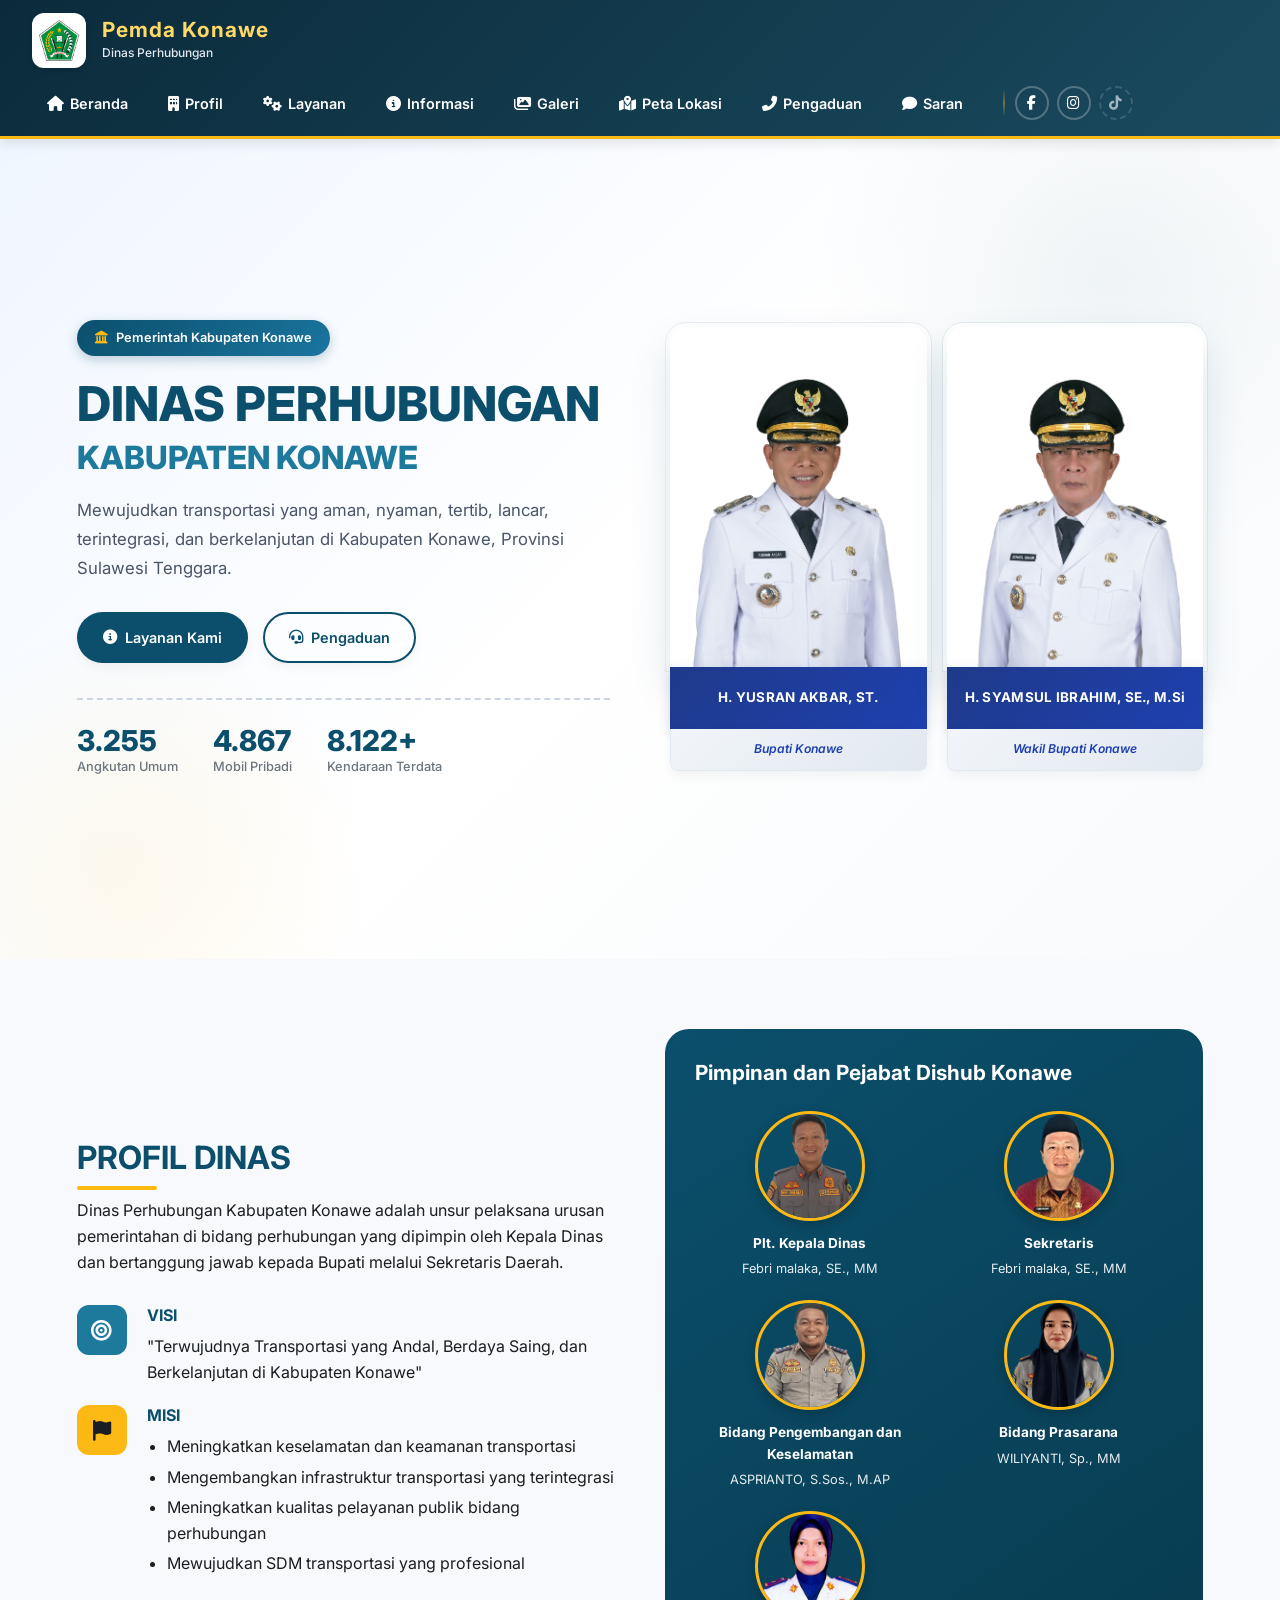
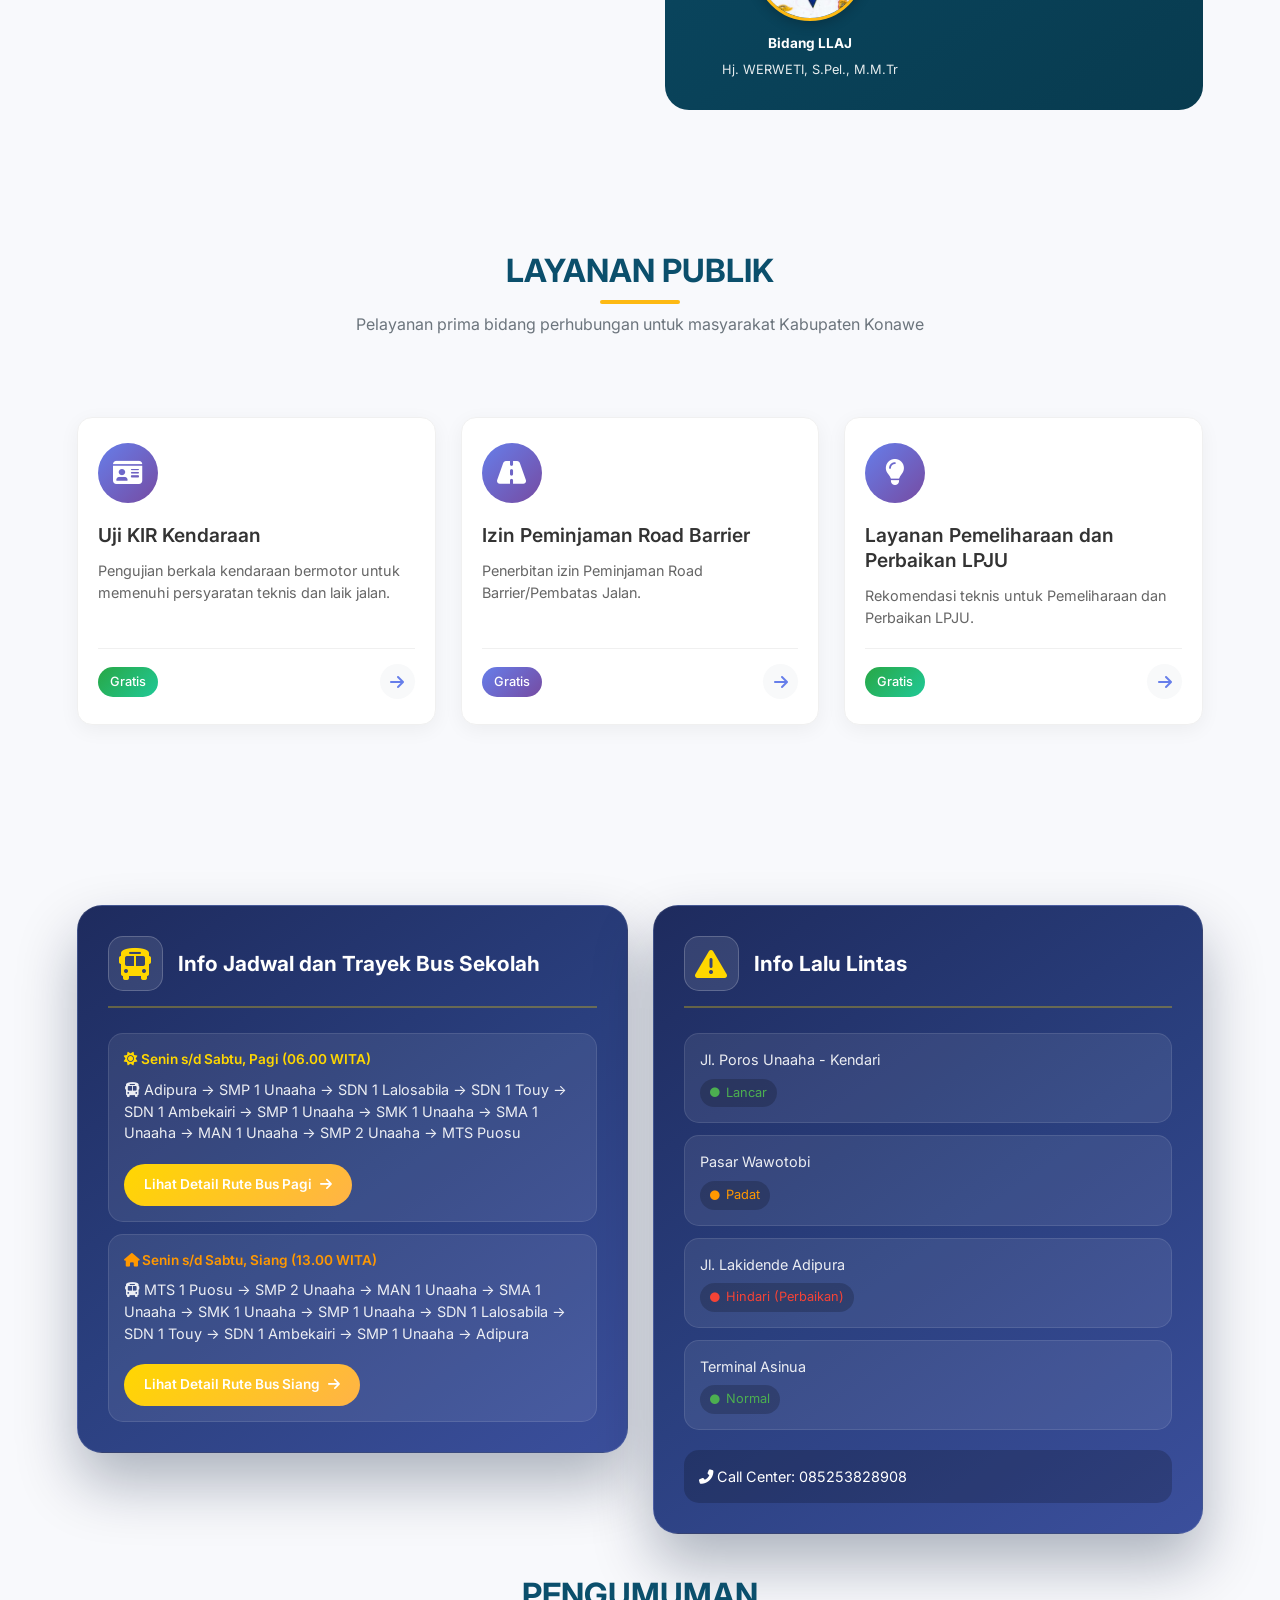
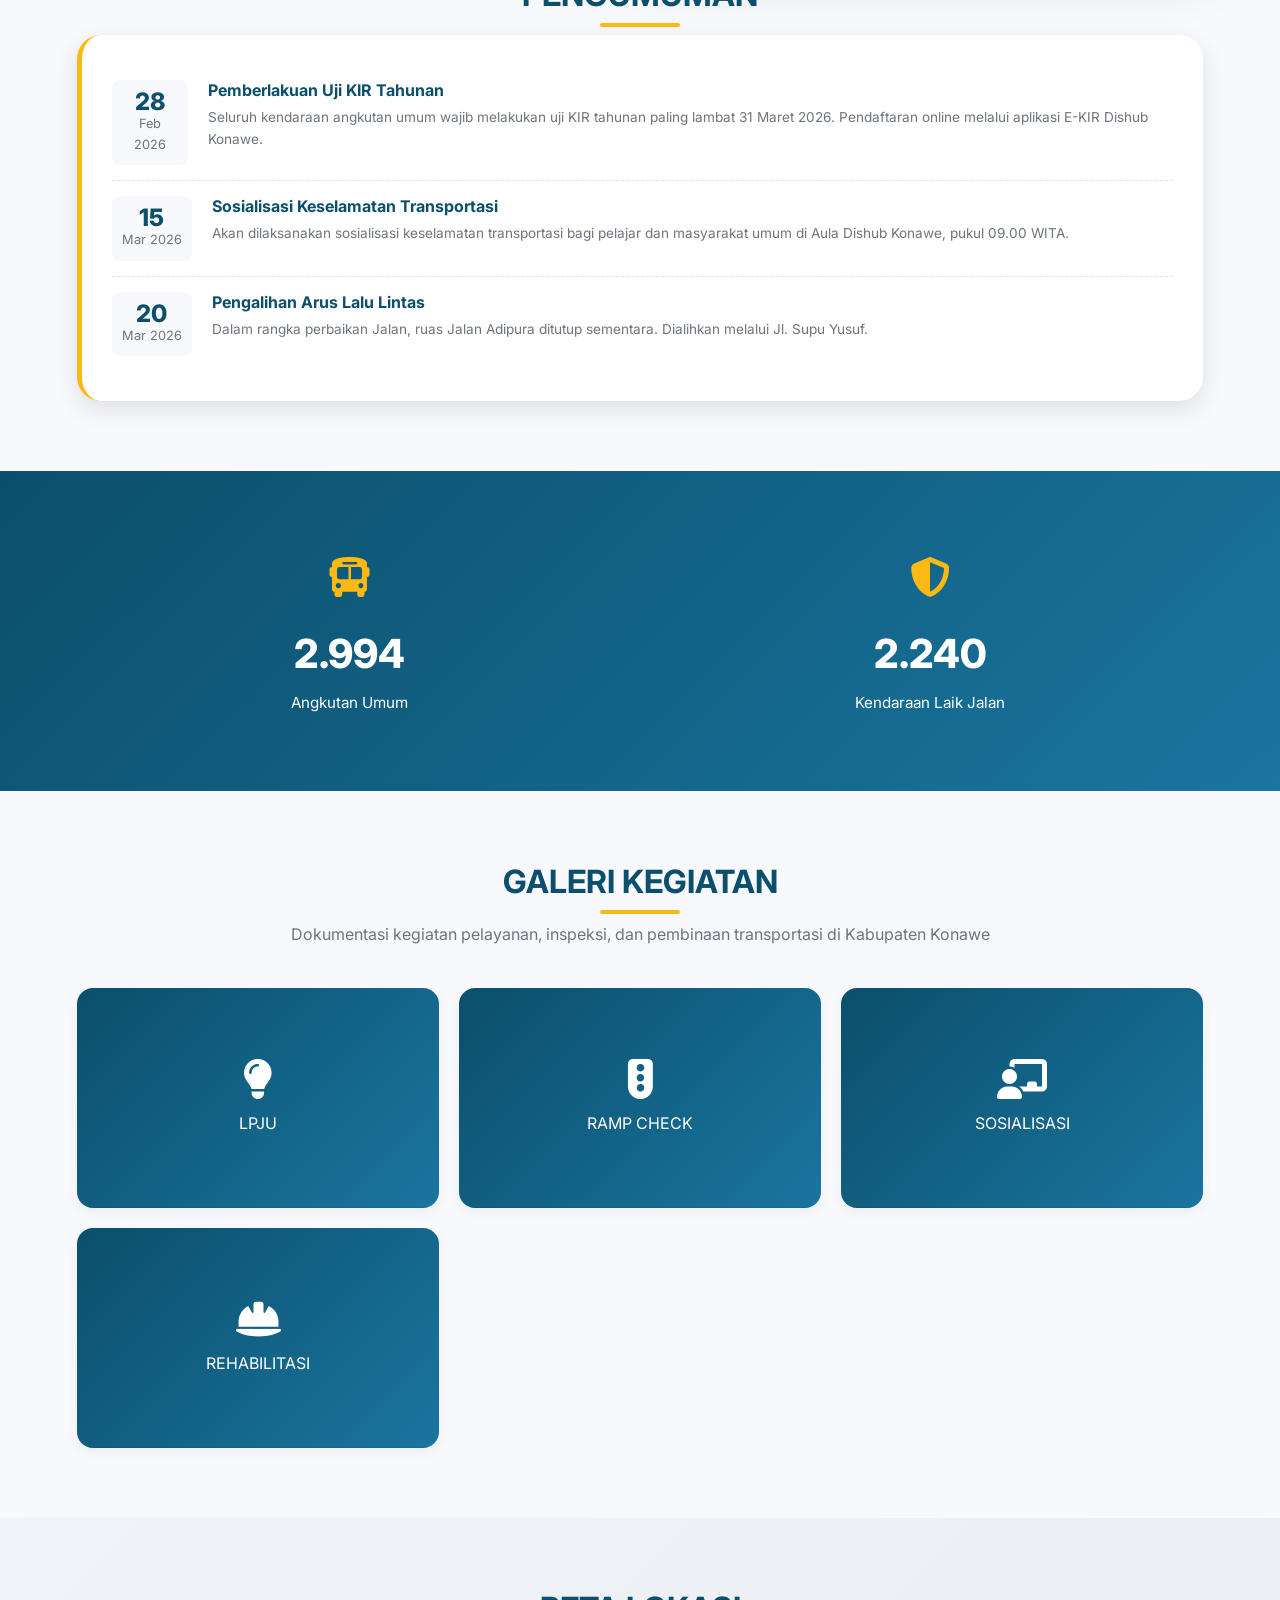
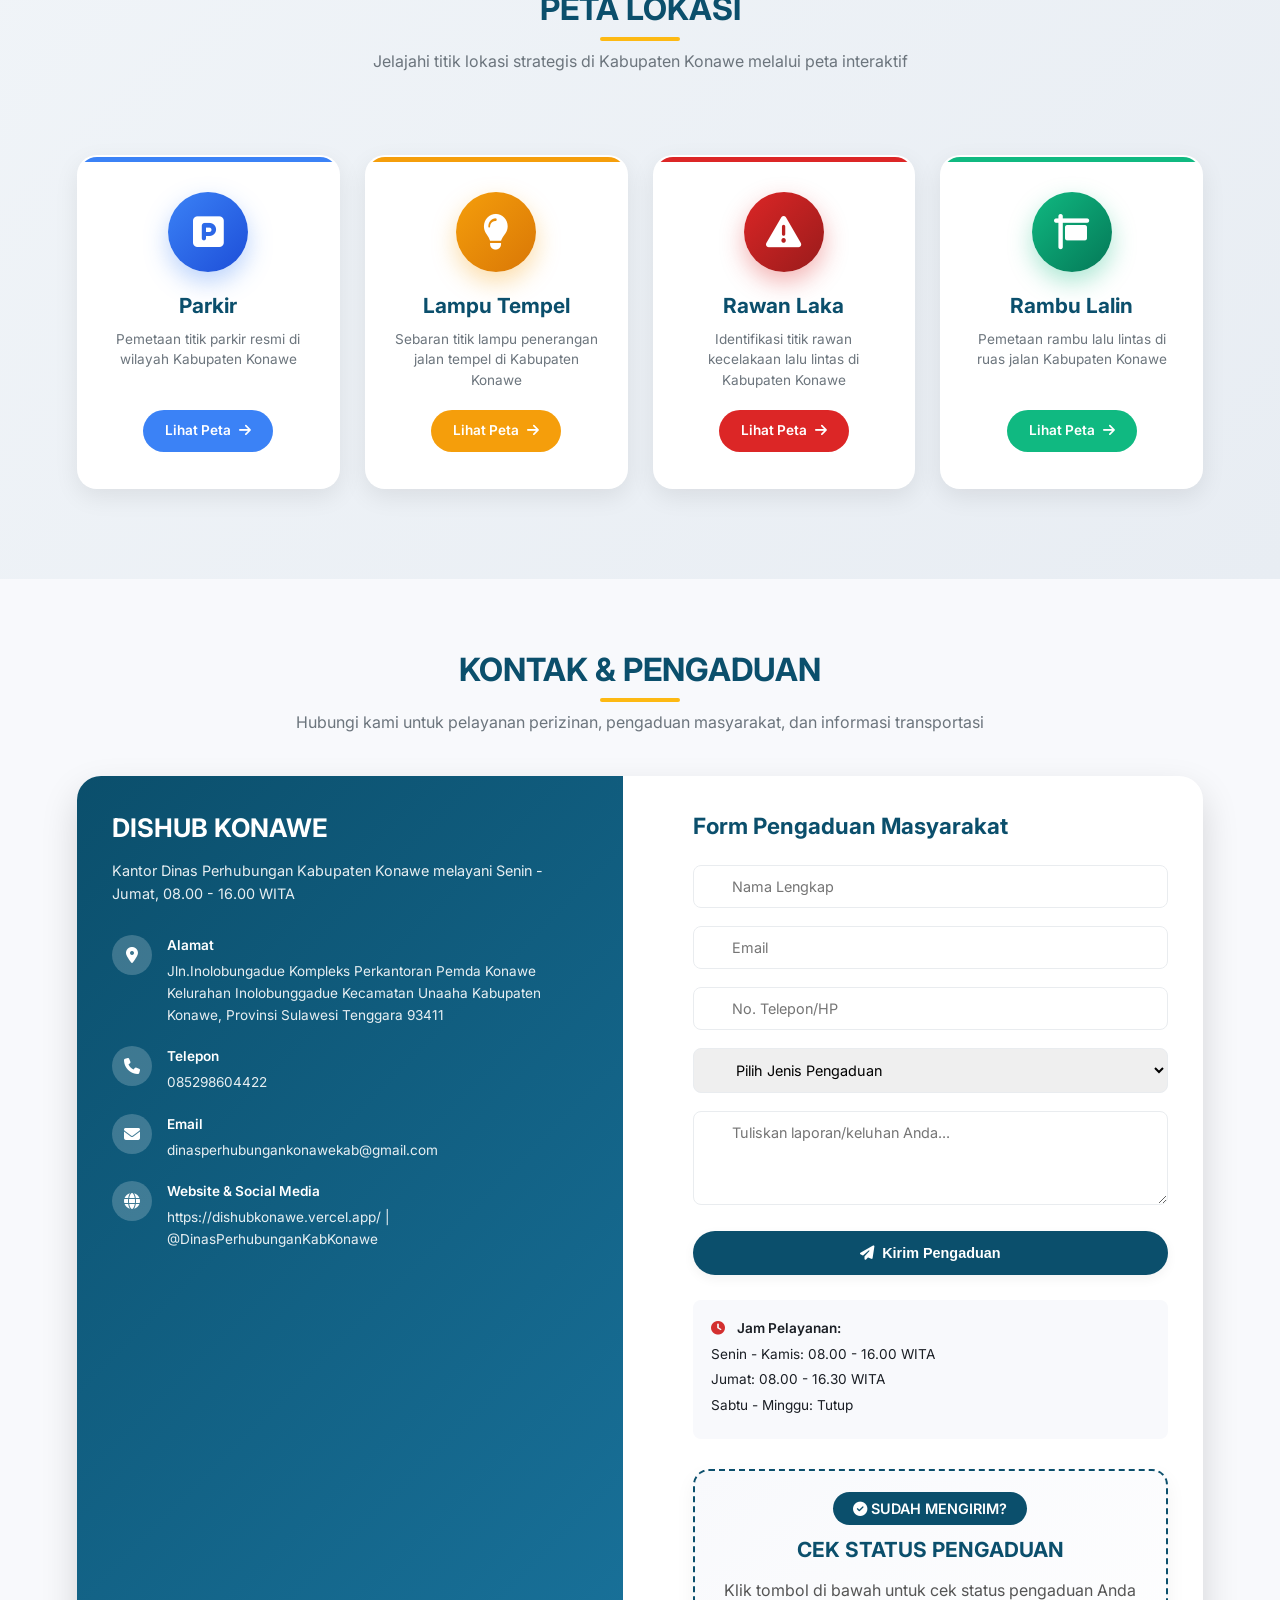
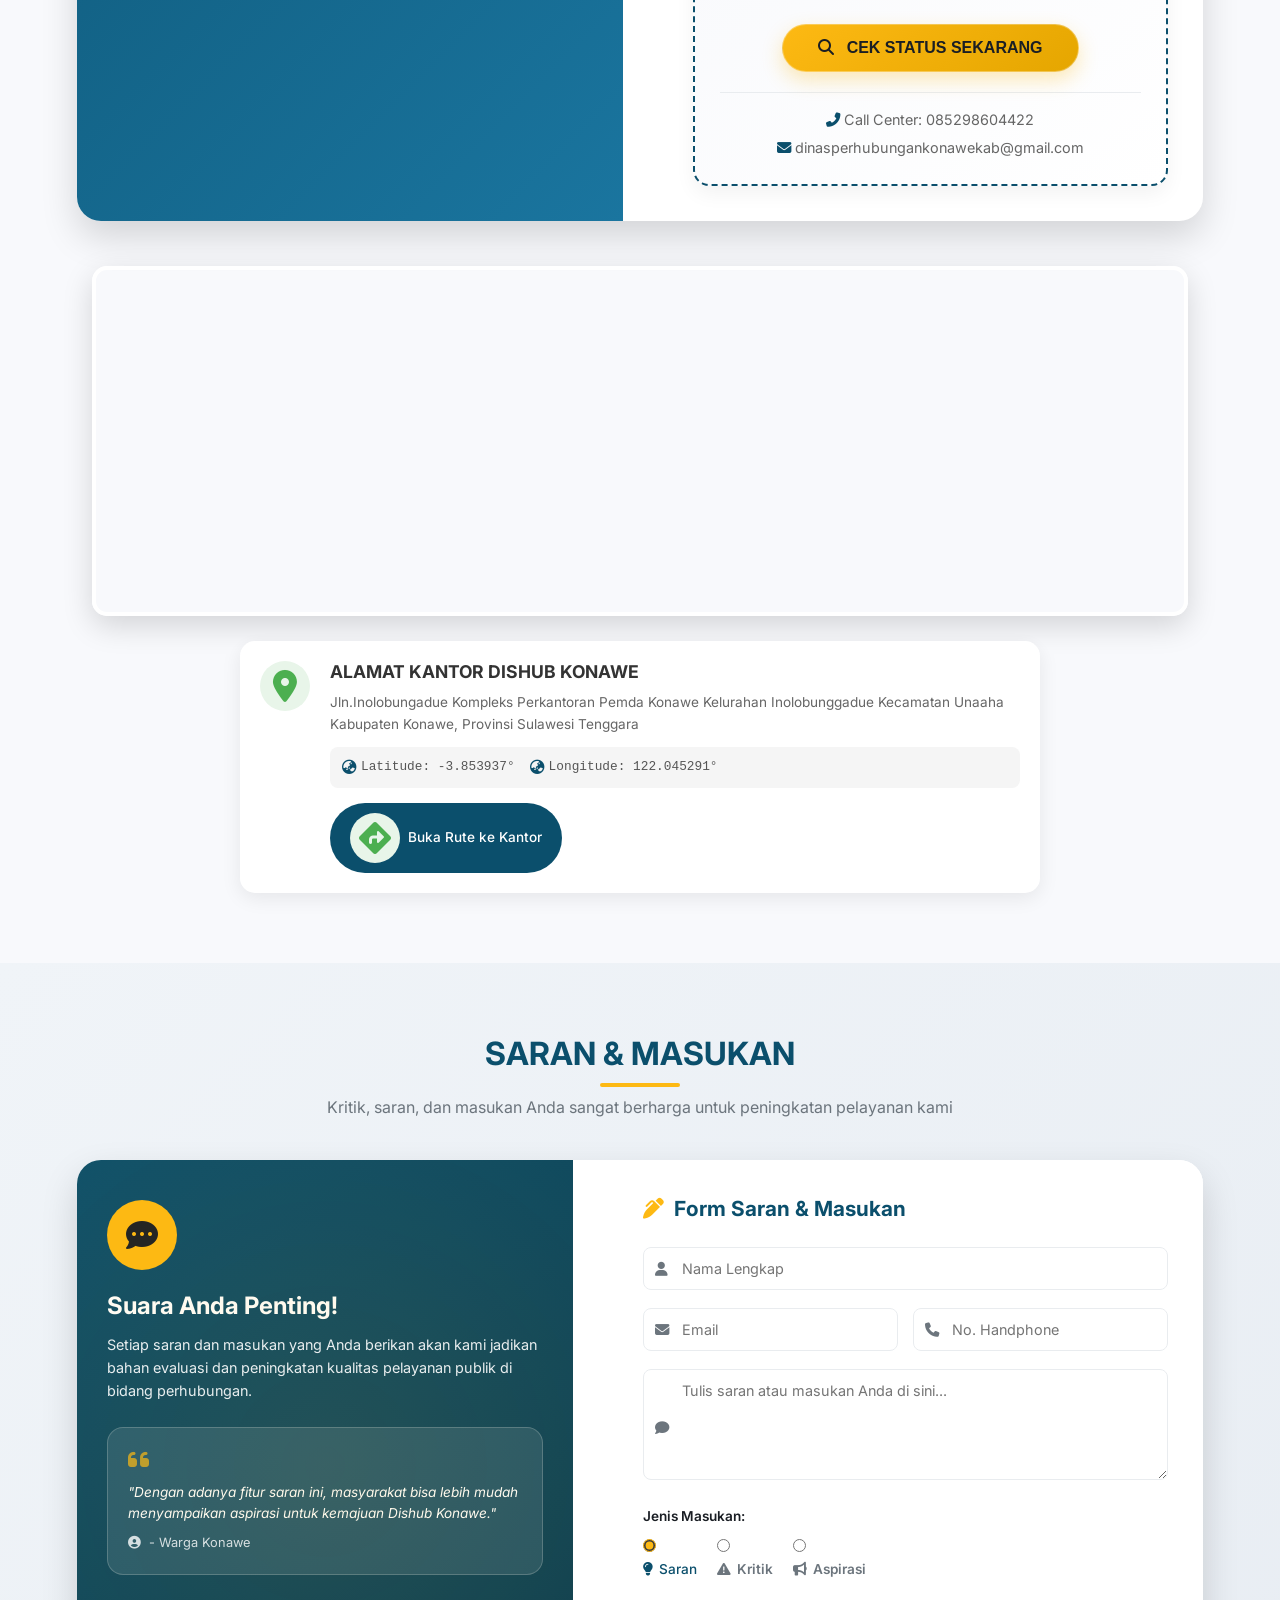
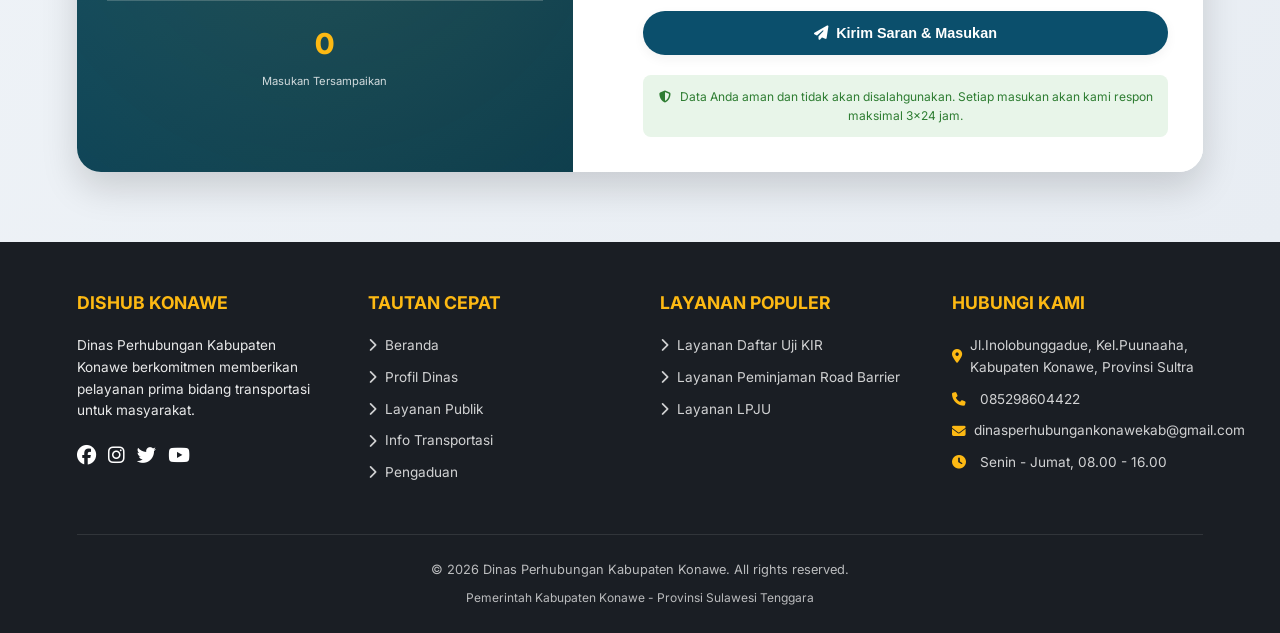
==== commit ac2840e1: "Update background index.html" ====
--- a/index.html
+++ b/index.html
@@ -69,38 +69,61 @@
     </div>
   </nav>
 
-  <!-- ==================== HERO SECTION ==================== -->
+  <!-- ==================== HERO SECTION (BUPATI & WAKIL BUPATI) ==================== -->
   <header id="home" class="hero-bg">
-    <div class="hero-overlay">
-      <div class="hero-content">
-        <div class="hero-text" data-aos="fade-right">
-          <h1>
-            DINAS PERHUBUNGAN
-            <span>KABUPATEN KONAWE</span>
-          </h1>
-          <p>Mewujudkan transportasi yang aman, nyaman, tertib, lancar, terintegrasi, dan berkelanjutan di Kabupaten Konawe, Provinsi Sulawesi Tenggara.</p>
-
-          <div class="hero-buttons">
-            <a href="#layanan" class="btn"><i class="fas fa-info-circle"></i> Layanan Kami</a>
-            <a href="#kontak" class="btn btn-outline"><i class="fas fa-headset"></i> Pengaduan</a>
-          </div>
-
-          <div class="hero-stats">
-            <div class="hero-stat-item">
-              <span class="hero-stat-number">3.255</span>
-              <span class="hero-stat-label">Angkutan Umum</span>
-            </div>
-            <div class="hero-stat-item">
-              <span class="hero-stat-number">4.867</span>
-              <span class="hero-stat-label">Mobil Pribadi</span>
-            </div>
-            <div class="hero-stat-item">
-              <span class="hero-stat-number">8.122+</span>
-              <span class="hero-stat-label">Kendaraan Terdata</span>
-            </div>
-          </div>
-        </div>
-      </div>
+    <div class="hero-container">
+
+      <!-- Kolom Kiri: Teks -->
+      <div class="hero-text" data-aos="fade-right">
+        <span class="hero-badge">
+          <i class="fas fa-landmark"></i> Pemerintah Kabupaten Konawe
+        </span>
+        <h1>
+          DINAS PERHUBUNGAN
+          <span>KABUPATEN KONAWE</span>
+        </h1>
+        <p>Mewujudkan transportasi yang aman, nyaman, tertib, lancar, terintegrasi, dan berkelanjutan di Kabupaten Konawe, Provinsi Sulawesi Tenggara.</p>
+
+        <div class="hero-buttons">
+          <a href="#layanan" class="btn"><i class="fas fa-info-circle"></i> Layanan Kami</a>
+          <a href="#kontak" class="btn btn-outline"><i class="fas fa-headset"></i> Pengaduan</a>
+        </div>
+
+        <div class="hero-stats">
+          <div class="hero-stat-item">
+            <span class="hero-stat-number">3.255</span>
+            <span class="hero-stat-label">Angkutan Umum</span>
+          </div>
+          <div class="hero-stat-item">
+            <span class="hero-stat-number">4.867</span>
+            <span class="hero-stat-label">Mobil Pribadi</span>
+          </div>
+          <div class="hero-stat-item">
+            <span class="hero-stat-number">8.122+</span>
+            <span class="hero-stat-label">Kendaraan Terdata</span>
+          </div>
+        </div>
+      </div>
+
+      <!-- Kolom Kanan: Foto Bupati & Wakil Bupati -->
+      <div class="hero-leaders" data-aos="fade-left">
+        <div class="leader-card">
+          <div class="leader-photo">
+            <img src="img/bupatiKonawe.png" alt="Bupati Konawe" onerror="this.src='https://placehold.co/400x500/e0e7ff/1e40af?text=Foto+Bupati'">
+          </div>
+          <div class="leader-name">H. YUSRAN AKBAR, ST.</div>
+          <div class="leader-title">Bupati Konawe</div>
+        </div>
+
+        <div class="leader-card">
+          <div class="leader-photo">
+            <img src="img/wakilBupati.png" alt="Wakil Bupati Konawe" onerror="this.src='https://placehold.co/400x500/e0e7ff/1e40af?text=Foto+Wakil+Bupati'">
+          </div>
+          <div class="leader-name">H. SYAMSUL IBRAHIM, SE., M.Si</div>
+          <div class="leader-title">Wakil Bupati Konawe</div>
+        </div>
+      </div>
+
     </div>
   </header>
 
--- a/style.css
+++ b/style.css
@@ -140,7 +140,6 @@
   gap: 1rem;
 }
 
-/* Logo Area */
 .logo-area {
   display: flex;
   align-items: center;
@@ -178,7 +177,6 @@
   font-weight: 500;
 }
 
-/* Nav Menu */
 .nav-menu {
   display: flex;
   align-items: center;
@@ -316,7 +314,6 @@
 }
 
 .social-nav-icons .social-icon:hover::after { opacity: 0.5; }
-
 .social-nav-icons .social-icon#fbIcon:hover::after { background: #1877f2; }
 .social-nav-icons .social-icon#igIcon:hover::after { background: #dc2743; }
 .social-nav-icons .social-icon#ttIcon:hover::after { background: #25f4ee; }
@@ -375,71 +372,232 @@
 .social-nav-icons .social-icon:active { animation: pulseSocial 0.3s ease; }
 
 /* ============================================ */
-/* ============ HERO SECTION ================== */
+/* ===== HERO SECTION (BUPATI & WAKIL) ======== */
 /* ============================================ */
 .hero-bg {
   position: relative;
   width: 100%;
-  min-height: 100vh;
-  background: url('img/background8.png') no-repeat center top;
-  background-size: cover;
-  background-attachment: fixed;
-  display: flex;
-  align-items: center;
-}
-
-.hero-overlay {
+  min-height: calc(100vh - 80px);
+  background: linear-gradient(135deg, #f0f6ff 0%, #ffffff 50%, #f8fafc 100%);
+  display: flex;
+  align-items: center;
+  padding: 60px 6%;
+  overflow: hidden;
+}
+
+/* Ornamen dekoratif */
+.hero-bg::before {
+  content: '';
   position: absolute;
-  top: 0;
-  left: 0;
-  width: 100%;
-  height: 100%;
-  background: linear-gradient(135deg, rgba(0,0,0,0.7) 0%, rgba(0,0,0,0.5) 100%);
-  display: flex;
-  align-items: center;
-}
-
-.hero-overlay .hero-content {
+  top: -20%;
+  right: -10%;
+  width: 600px;
+  height: 600px;
+  background: radial-gradient(circle, rgba(11, 79, 108, 0.06) 0%, transparent 70%);
+  border-radius: 50%;
+  pointer-events: none;
+}
+
+.hero-bg::after {
+  content: '';
+  position: absolute;
+  bottom: -20%;
+  left: -10%;
+  width: 500px;
+  height: 500px;
+  background: radial-gradient(circle, rgba(253, 185, 19, 0.08) 0%, transparent 70%);
+  border-radius: 50%;
+  pointer-events: none;
+}
+
+.hero-container {
   position: relative;
   z-index: 2;
   width: 100%;
-  max-width: 1200px;
+  max-width: 1400px;
   margin: 0 auto;
-  padding: 0 20px;
-}
-
-.hero-content {
   display: grid;
-  grid-template-columns: 1.2fr 0.8fr;
-  gap: 40px;
-  align-items: center;
-}
+  grid-template-columns: 1fr 1fr;
+  gap: 60px;
+  align-items: center;
+}
+
+.hero-text {
+  display: flex;
+  flex-direction: column;
+}
+
+.hero-badge {
+  display: inline-flex;
+  align-items: center;
+  gap: 8px;
+  background: linear-gradient(135deg, #0B4F6C, #1a759f);
+  color: white;
+  padding: 8px 18px;
+  border-radius: 50px;
+  font-size: 0.8rem;
+  font-weight: 600;
+  width: fit-content;
+  margin-bottom: 20px;
+  box-shadow: 0 4px 12px rgba(11, 79, 108, 0.25);
+}
+
+.hero-badge i { color: var(--secondary); }
 
 .hero-text h1 {
-  font-size: clamp(1.5rem, 5vw, 2.8rem);
-  line-height: 1.2;
+  font-size: clamp(1.8rem, 4vw, 3rem);
+  line-height: 1.15;
   margin-bottom: 20px;
+  color: var(--primary);
+  font-weight: 800;
+}
+
+.hero-text h1 span {
+  color: var(--primary-light);
+  display: block;
+  font-size: clamp(1.2rem, 3vw, 2rem);
+  margin-top: 8px;
+}
+
+.hero-text p {
+  font-size: clamp(0.9rem, 1.5vw, 1.05rem);
+  margin-bottom: 30px;
+  color: #4a5568;
+  line-height: 1.7;
+  max-width: 550px;
+}
+
+.hero-buttons {
+  display: flex;
+  gap: 15px;
+  flex-wrap: wrap;
+  margin-bottom: 35px;
+}
+
+.hero-buttons .btn-outline {
+  border: 2px solid var(--primary);
+  color: var(--primary);
+  background: transparent;
+}
+
+.hero-buttons .btn-outline:hover {
+  background: var(--primary);
   color: white;
 }
 
-.hero-text h1 span {
-  color: rgba(255, 255, 255, 0.9);
+.hero-stats {
+  display: flex;
+  gap: 35px;
+  flex-wrap: wrap;
+  padding-top: 25px;
+  border-top: 2px dashed #cbd5e1;
+}
+
+.hero-stat-item { display: flex; flex-direction: column; }
+
+.hero-stat-number {
+  font-size: clamp(1.3rem, 2.5vw, 1.8rem);
+  font-weight: 800;
+  color: var(--primary);
+  line-height: 1.1;
+}
+
+.hero-stat-label {
+  font-size: 0.8rem;
+  color: var(--gray);
+  font-weight: 500;
+}
+
+/* ====== KOLOM KANAN: FOTO BUPATI & WAKIL ====== */
+.hero-leaders {
+  display: grid;
+  grid-template-columns: 1fr 1fr;
+  gap: 20px;
+  align-items: stretch; /* ✅ kartu sama tinggi */
+}
+
+.leader-card {
+  display: flex;
+  flex-direction: column;
+  align-items: center;
+  justify-content: flex-end; /* ✅ isi menempel ke bawah */
+  height: 100%;
+  transition: transform 0.4s cubic-bezier(0.34, 1.56, 0.64, 1);
+}
+
+.leader-card:hover { transform: translateY(-8px); }
+
+/* Foto: tinggi FIXED agar semua sama */
+.leader-photo {
+  width: 100%;
+  max-width: 260px;
+  height: 340px;                /* ✅ tinggi tetap */
+  background: white;
+  border-radius: 16px 16px 0 0; /* ✅ hanya atas yang rounded */
+  overflow: hidden;
+  box-shadow:
+    0 20px 40px rgba(11, 79, 108, 0.15),
+    0 0 0 4px white,
+    0 0 0 5px rgba(11, 79, 108, 0.08);
+  transition: all 0.4s ease;
+  margin-bottom: 0;
+  flex-shrink: 0;
+}
+
+.leader-card:hover .leader-photo {
+  box-shadow:
+    0 25px 50px rgba(11, 79, 108, 0.25),
+    0 0 0 4px white,
+    0 0 0 6px var(--secondary);
+}
+
+.leader-photo img {
+  width: 100%;
+  height: 100%;
+  object-fit: cover;
+  object-position: top center;
   display: block;
-  font-size: clamp(1rem, 4vw, 1.8rem);
-}
-
-.hero-text p {
-  font-size: clamp(0.85rem, 2vw, 1rem);
-  margin-bottom: 25px;
-  color: rgba(255, 255, 255, 0.9);
-}
-
-.hero-buttons { display: flex; gap: 15px; flex-wrap: wrap; }
-
-.hero-stats { display: flex; gap: 25px; margin-top: 35px; flex-wrap: wrap; }
-.hero-stat-item { display: flex; flex-direction: column; }
-.hero-stat-number { font-size: clamp(1.2rem, 4vw, 2rem); font-weight: 800; color: white; }
-.hero-stat-label { font-size: clamp(0.65rem, 2vw, 0.85rem); color: rgba(255, 255, 255, 0.8); }
+}
+
+/* Nama: tinggi FIXED agar sejajar walau beda baris */
+.leader-name {
+  background: linear-gradient(135deg, #1e3a8a, #1e40af);
+  color: white;
+  font-weight: 700;
+  font-size: clamp(0.7rem, 1.05vw, 0.9rem);
+  text-align: center;
+  padding: 12px 16px;
+  border-radius: 0;               /* ✅ sudut datar */
+  letter-spacing: 0.3px;
+  line-height: 1.3;
+  width: 100%;
+  max-width: 260px;
+  min-height: 62px;               /* ✅ tinggi minimal 2 baris */
+  display: flex;
+  align-items: center;
+  justify-content: center;
+  box-shadow: 0 4px 12px rgba(30, 58, 138, 0.2);
+}
+
+.leader-title {
+  background: linear-gradient(135deg, #f1f5f9, #e2e8f0);
+  color: #1e40af;
+  font-weight: 600;
+  font-style: italic;
+  font-size: clamp(0.7rem, 0.95vw, 0.85rem);
+  text-align: center;
+  padding: 10px 16px;
+  border-radius: 0 0 8px 8px;      /* ✅ hanya bawah yang rounded */
+  border: 1px solid #e2e8f0;
+  border-top: none;
+  width: 100%;
+  max-width: 260px;
+  min-height: 42px;
+  display: flex;
+  align-items: center;
+  justify-content: center;
+  box-shadow: 0 4px 12px rgba(0, 0, 0, 0.05);
+}
 
 /* ============================================ */
 /* ============ PROFIL SECTION ================ */
@@ -1280,7 +1438,6 @@
 
 @media (max-width: 1200px) {
   section { padding: 60px 5%; }
-
   .nav-link { padding: 0.5rem 0.7rem; font-size: 0.85rem; }
   .nav-menu { gap: 0.4rem; }
 }
@@ -1288,8 +1445,21 @@
 @media (max-width: 1024px) {
   section { padding: 50px 5%; }
   h2 { font-size: 1.8rem; }
-  .hero-content { grid-template-columns: 1fr; }
-  .hero-image { display: none; }
+
+  /* Hero responsive tablet */
+  .hero-container {
+    grid-template-columns: 1fr;
+    gap: 40px;
+    text-align: center;
+  }
+
+  .hero-text { align-items: center; }
+  .hero-badge { margin-left: auto; margin-right: auto; }
+  .hero-text p { margin-left: auto; margin-right: auto; }
+  .hero-buttons { justify-content: center; }
+  .hero-stats { justify-content: center; }
+  .hero-leaders { max-width: 550px; margin: 0 auto; }
+
   .profil-container { grid-template-columns: 1fr; gap: 35px; }
   .info-grid { grid-template-columns: 1fr; }
   .contact-wrapper { grid-template-columns: 1fr; }
@@ -1343,7 +1513,6 @@
   }
 
   .social-nav-item::before { display: none; }
-
   .social-nav-icons { gap: 15px; justify-content: center; }
 
   .social-nav-icons .social-icon {
@@ -1364,21 +1533,84 @@
 @media (max-width: 768px) {
   body { overflow-x: hidden; width: 100%; }
 
-  .hero-bg { min-height: auto; background-attachment: scroll; width: 100%; }
-
-  .hero-overlay { position: relative; padding: 60px 0 50px; width: 100%; }
-  .hero-overlay .hero-content { padding: 0 16px; width: 100%; }
-
-  .hero-text h1 { font-size: 1.6rem; }
-  .hero-text h1 span { font-size: 1.2rem; }
-  .hero-text p { font-size: 0.9rem; }
-
-  .hero-buttons { flex-direction: column; gap: 10px; }
-  .hero-buttons .btn { width: 100%; text-align: center; padding: 10px 16px; font-size: 0.85rem; }
-
-  .hero-stats { gap: 15px; justify-content: space-between; }
-  .hero-stat-number { font-size: 1.4rem; }
-  .hero-stat-label { font-size: 0.7rem; }
+  /* Hero mobile */
+  .hero-bg {
+    min-height: auto;
+    padding: 40px 16px;
+  }
+
+  .hero-bg::before,
+  .hero-bg::after { display: none; }
+
+  .hero-container { gap: 30px; }
+
+  .hero-badge {
+    font-size: 0.7rem;
+    padding: 6px 14px;
+  }
+
+  .hero-text h1 { font-size: 1.5rem; }
+  .hero-text h1 span { font-size: 1.05rem; }
+  .hero-text p { font-size: 0.85rem; margin-bottom: 20px; }
+
+  .hero-buttons {
+    flex-direction: column;
+    gap: 10px;
+    width: 100%;
+    margin-bottom: 25px;
+  }
+
+  .hero-buttons .btn {
+    width: 100%;
+    justify-content: center;
+    padding: 12px 20px;
+    font-size: 0.85rem;
+  }
+
+  .hero-stats {
+    gap: 20px;
+    justify-content: space-around;
+    padding-top: 20px;
+    width: 100%;
+  }
+
+  .hero-stat-item { flex: 1; min-width: 80px; align-items: center; }
+  .hero-stat-number { font-size: 1.3rem; }
+  .hero-stat-label { font-size: 0.7rem; text-align: center; }
+
+  /* Foto Bupati & Wakil - tetap tampil di mobile */
+  .hero-leaders {
+    grid-template-columns: 1fr 1fr;
+    gap: 12px;
+    max-width: 100%;
+    align-items: stretch;
+  }
+
+  .leader-photo {
+    max-width: 100%;
+    height: 220px;             /* ✅ tinggi fixed mobile */
+    border-radius: 10px 10px 0 0;
+    margin-bottom: 0;
+  }
+
+  .leader-name {
+    font-size: 0.65rem;
+    padding: 8px 8px;
+    border-radius: 0;
+    line-height: 1.25;
+    max-width: 100%;
+    min-height: 52px;          /* ✅ cukup untuk 2 baris */
+  }
+
+  .leader-title {
+    font-size: 0.65rem;
+    padding: 7px 8px;
+    border-radius: 0 0 10px 10px;
+    max-width: 100%;
+    min-height: 38px;
+  }
+
+  .leader-card:hover { transform: none; }
 
   section { padding: 40px 16px !important; width: 100%; }
 
@@ -1513,6 +1745,28 @@
   .saran-type-options { flex-direction: column; gap: 10px; }
   section { padding: 30px 12px !important; }
 
+  .hero-text h1 { font-size: 1.25rem; }
+  .hero-text h1 span { font-size: 0.9rem; }
+  .hero-text p { font-size: 0.8rem; }
+  .hero-stat-number { font-size: 1.1rem; }
+  .hero-stat-label { font-size: 0.65rem; }
+
+  /* ✅ Perbaikan foto & nama di mobile kecil */
+  .leader-name { 
+    font-size: 0.6rem; 
+    padding: 6px 6px; 
+    min-height: 48px;
+  }
+  .leader-title { 
+    font-size: 0.6rem; 
+    padding: 6px 6px;
+    min-height: 34px;
+  }
+  .hero-leaders { gap: 8px; }
+  .leader-photo {
+    height: 180px;
+  }
+
   .peta-card { padding: 20px 16px; gap: 14px; }
   .peta-card-icon { width: 50px; height: 50px; }
   .peta-card-icon i { font-size: 1.4rem; }
@@ -1525,12 +1779,27 @@
   .pemda-title { font-size: 0.9rem; }
   .pemda-sub { font-size: 0.6rem; }
   .nav-link { font-size: 0.9rem; }
-  .hero-text h1 { font-size: 1.4rem; }
-  .hero-text h1 span { font-size: 1rem; }
+  .hero-text h1 { font-size: 1.15rem; }
+  .hero-text h1 span { font-size: 0.85rem; }
   .hero-stat-number { font-size: 1rem; }
   .btn { padding: 8px 12px; font-size: 0.75rem; }
   h2 { font-size: 1.3rem; }
   .info-header i { width: 38px; height: 38px; font-size: 1rem; }
   .info-header h3 { font-size: 0.9rem; }
   section { padding: 25px 10px !important; }
+
+  /* ✅ Perbaikan foto & nama di mobile sangat kecil */
+  .leader-name { 
+    font-size: 0.55rem; 
+    padding: 5px 5px; 
+    min-height: 44px;
+  }
+  .leader-title { 
+    font-size: 0.55rem; 
+    padding: 5px 5px;
+    min-height: 32px;
+  }
+  .leader-photo {
+    height: 160px;
+  }
 }
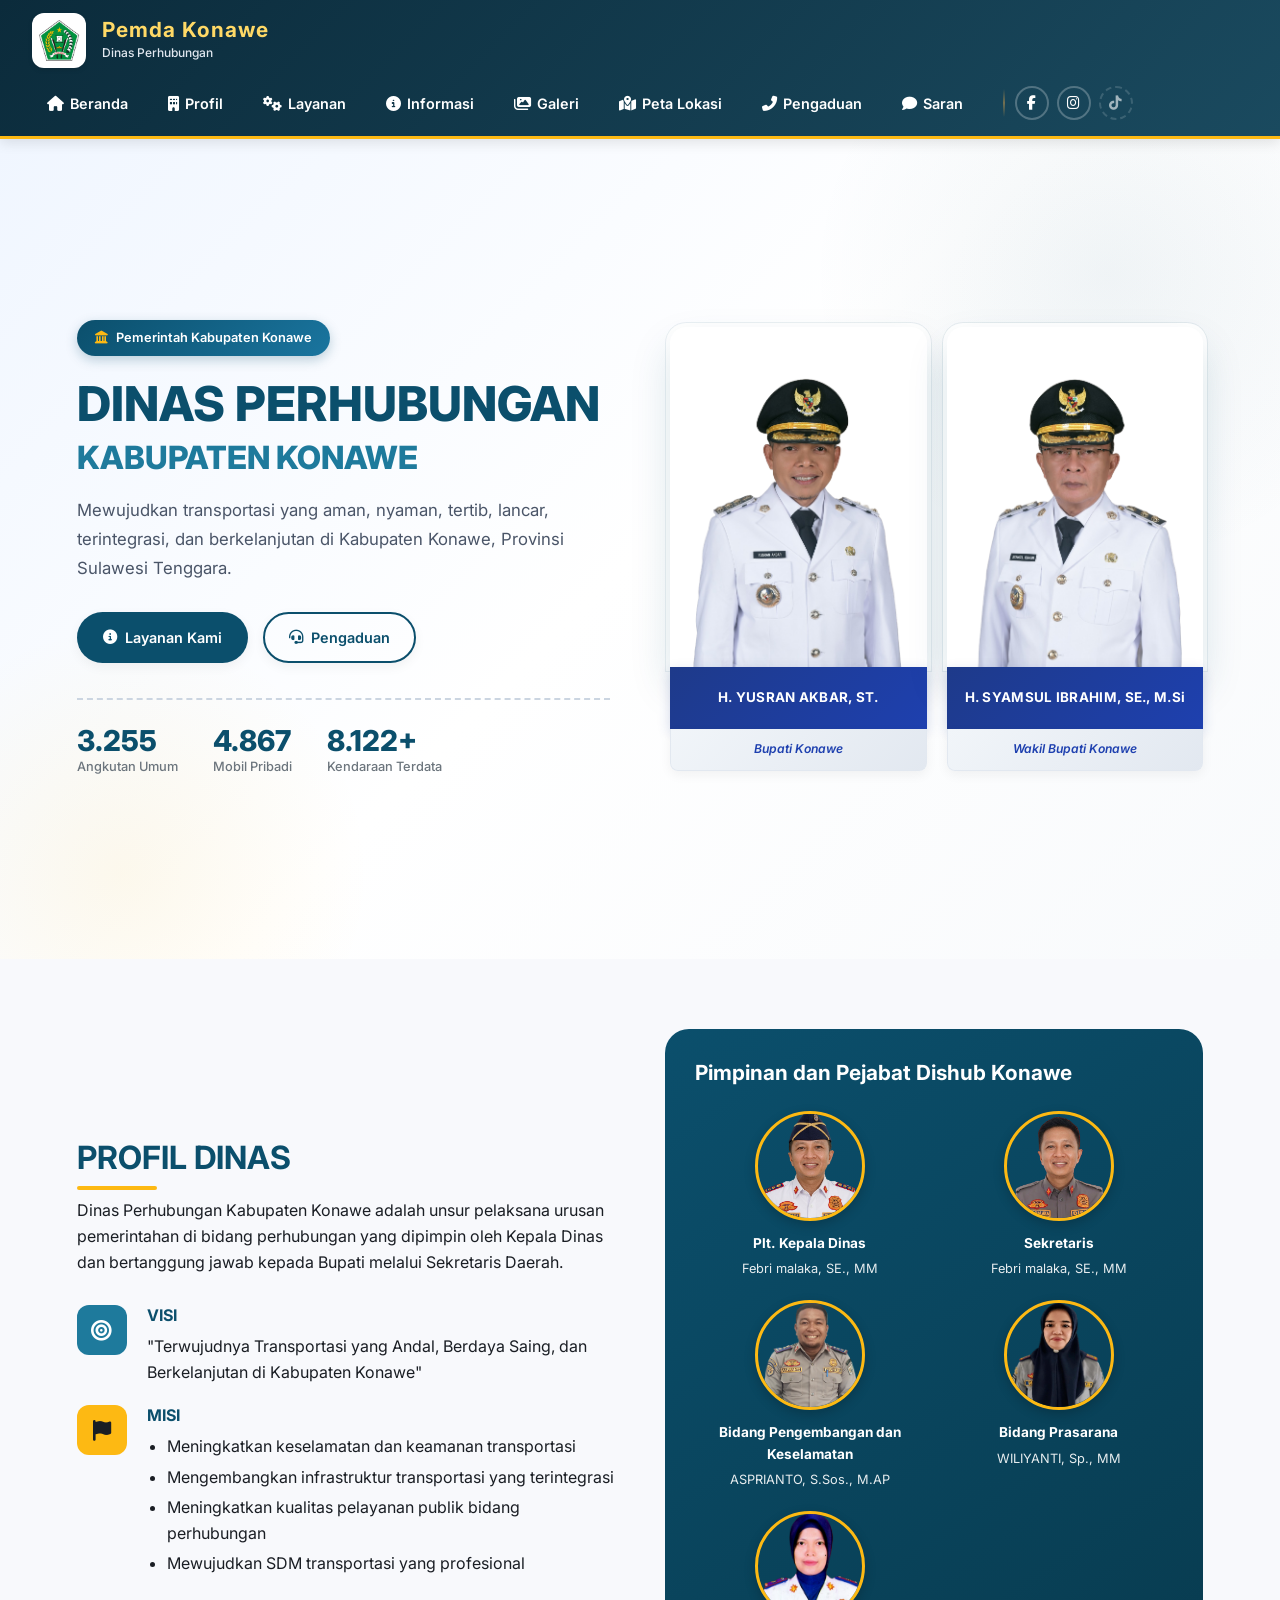
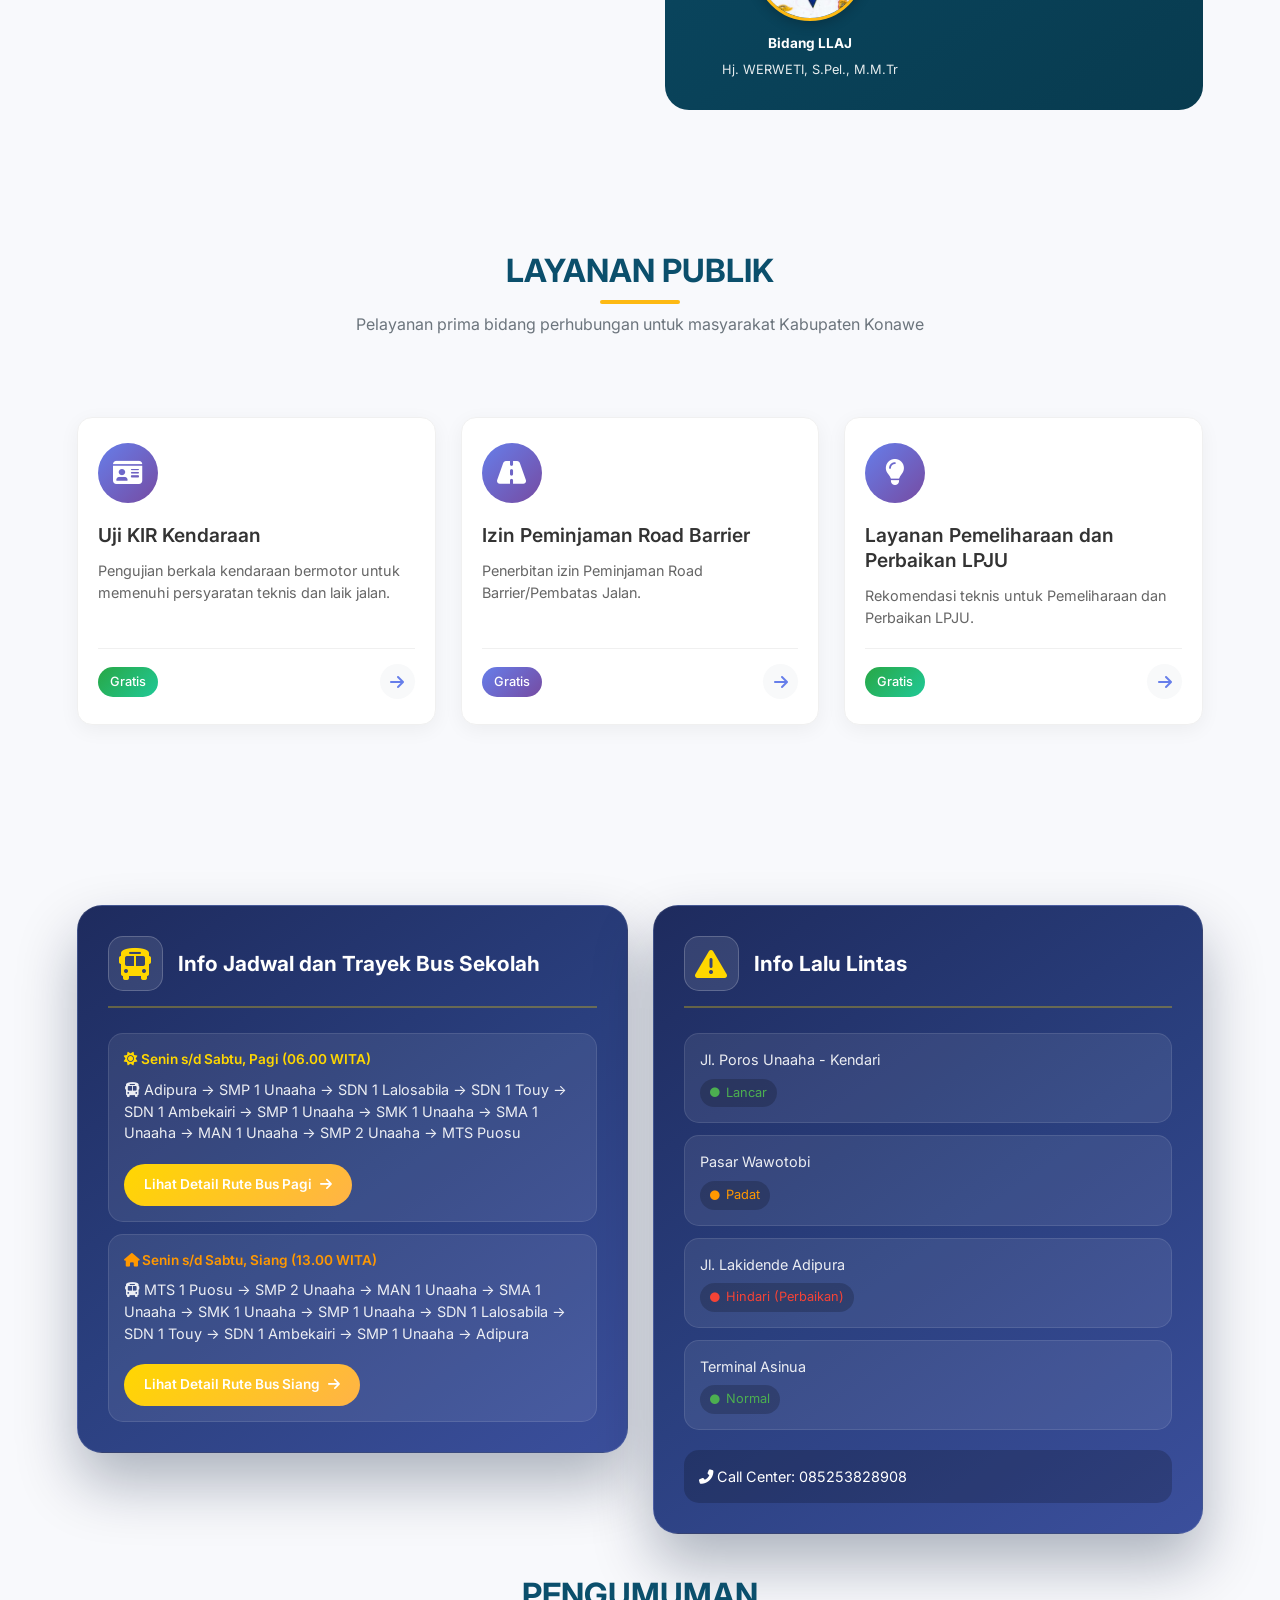
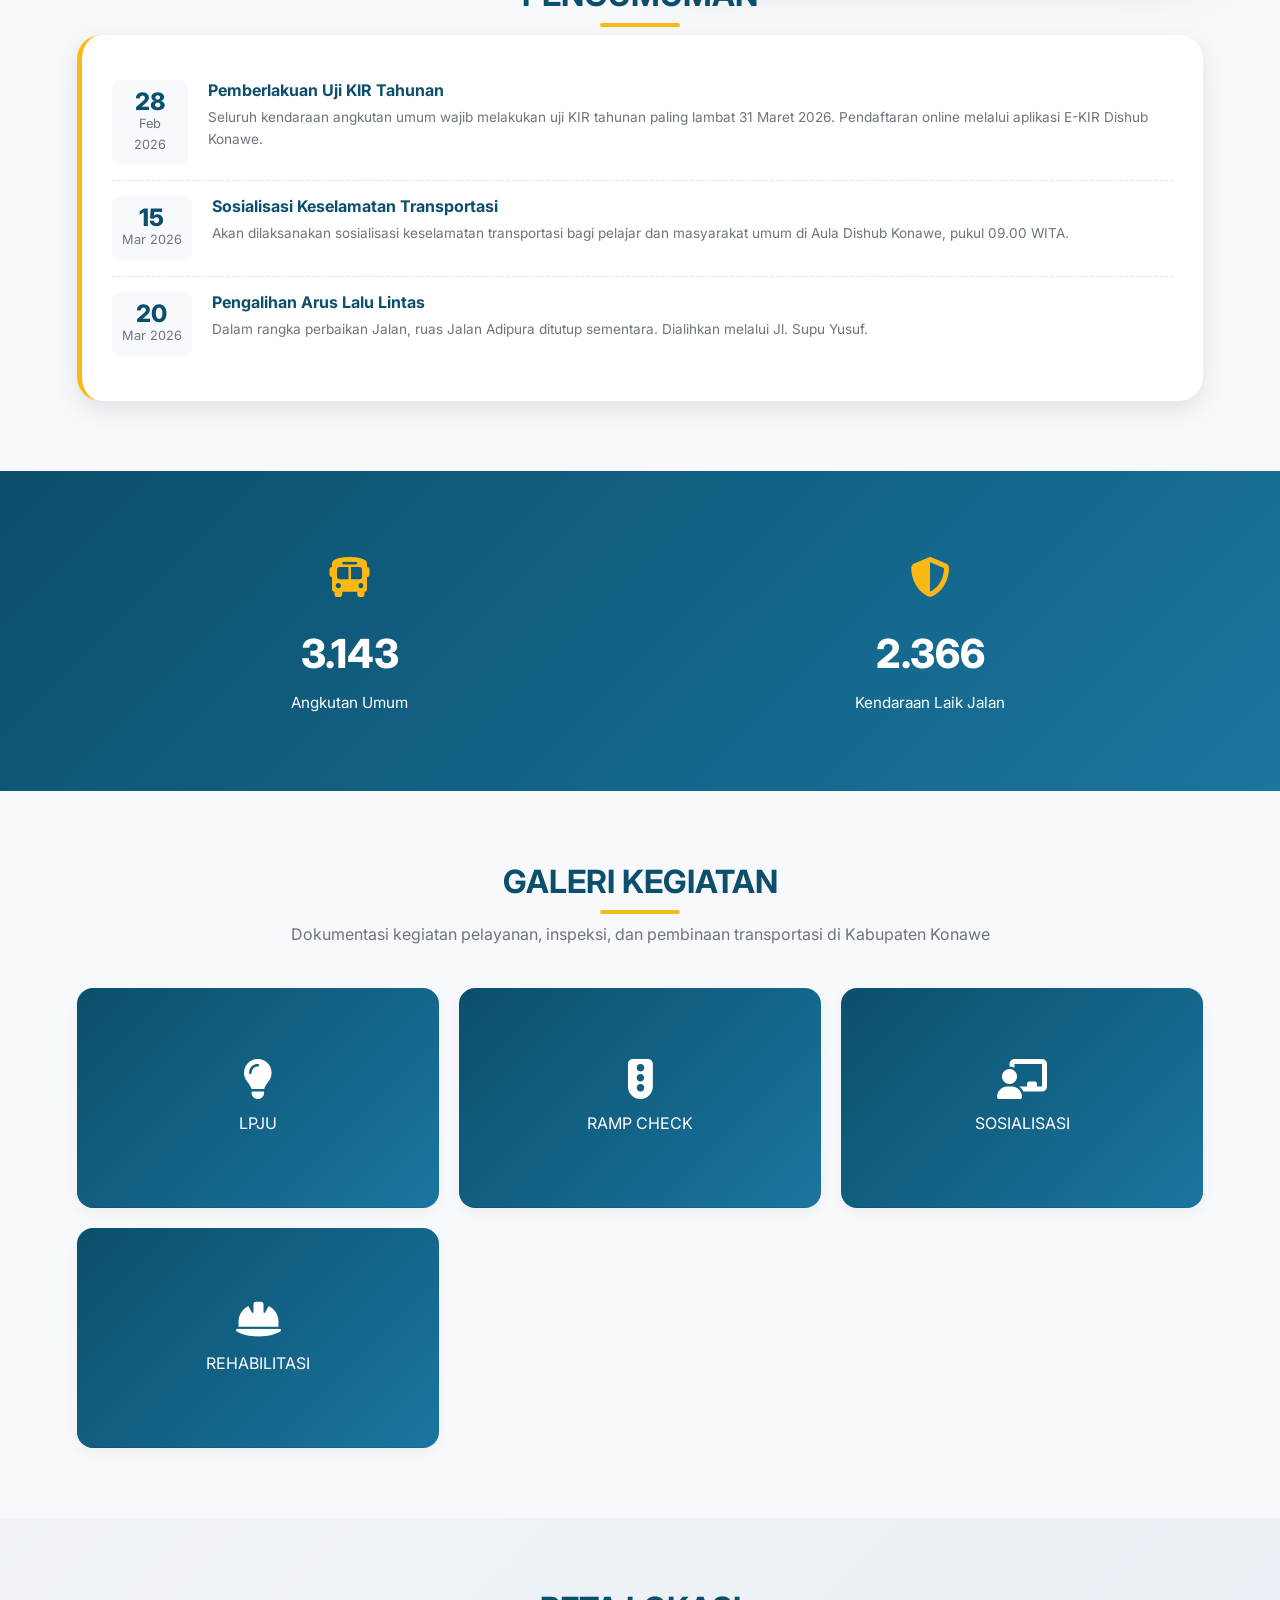
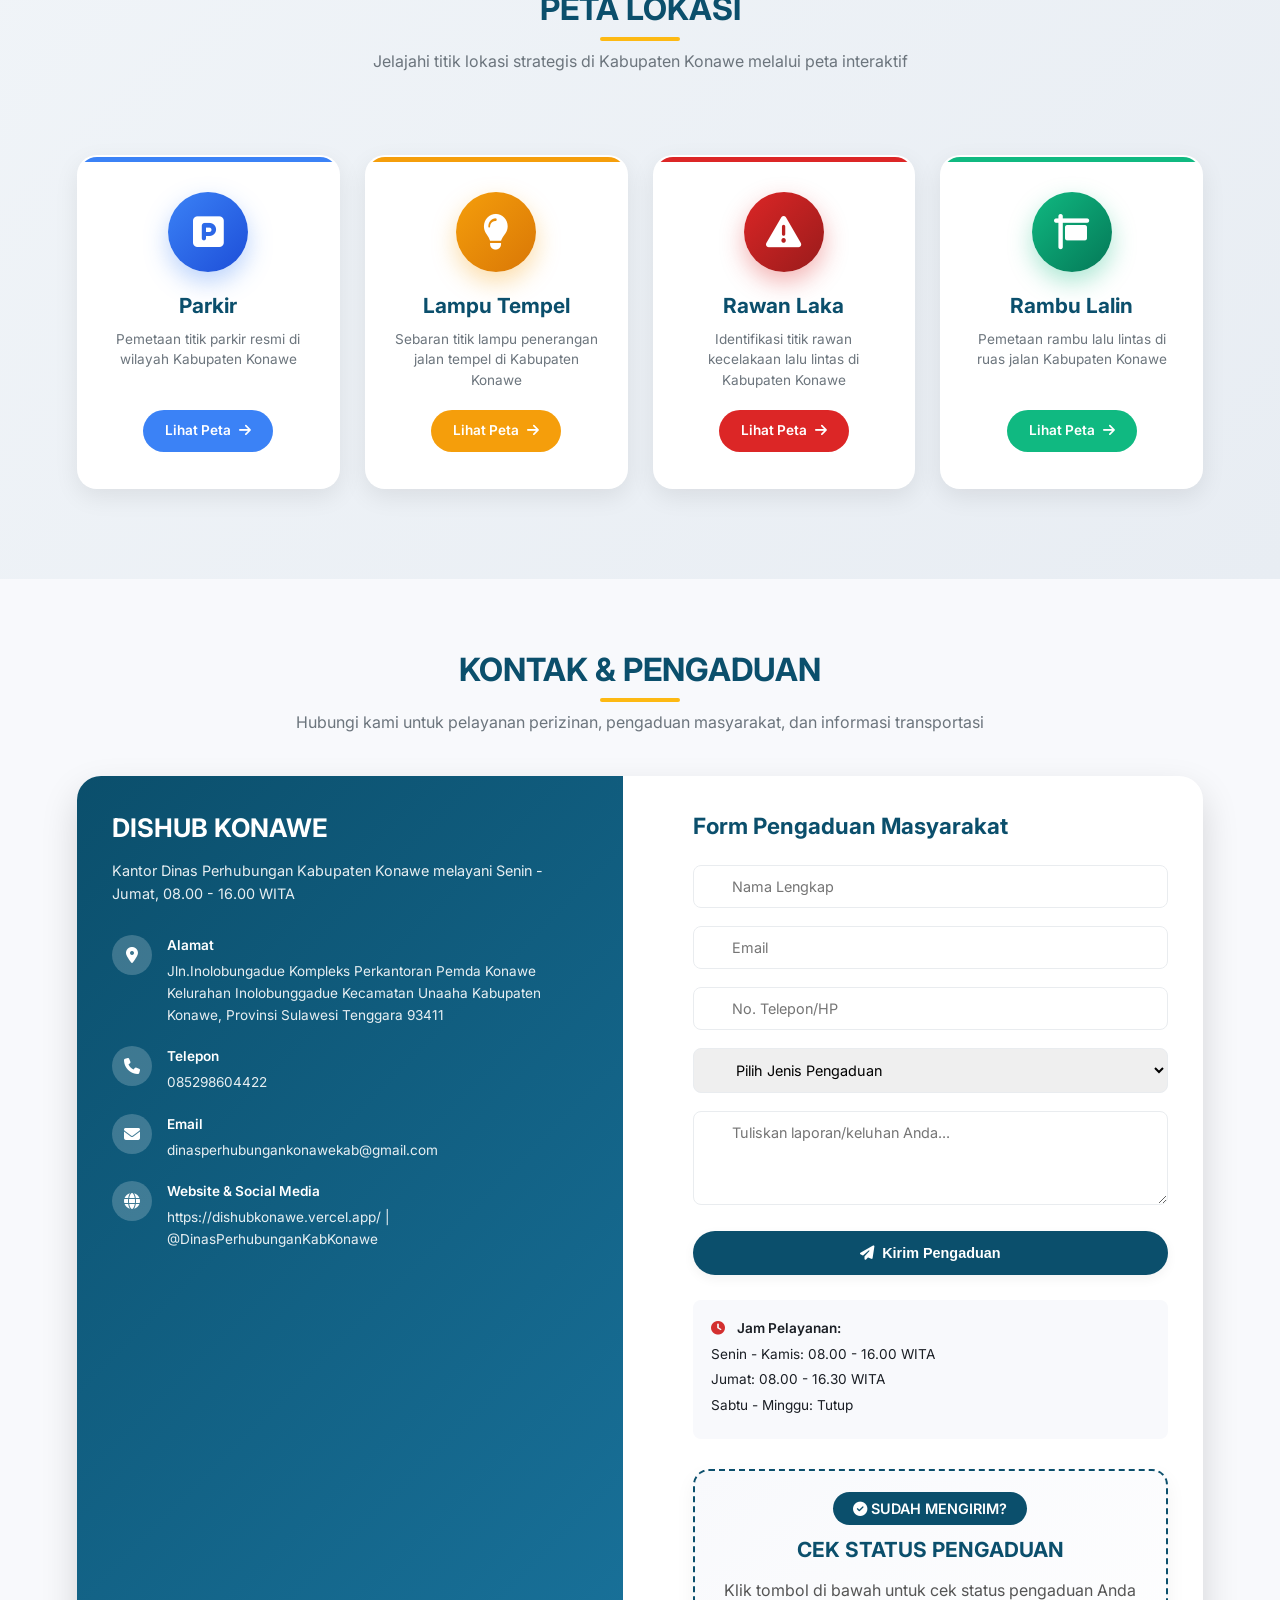
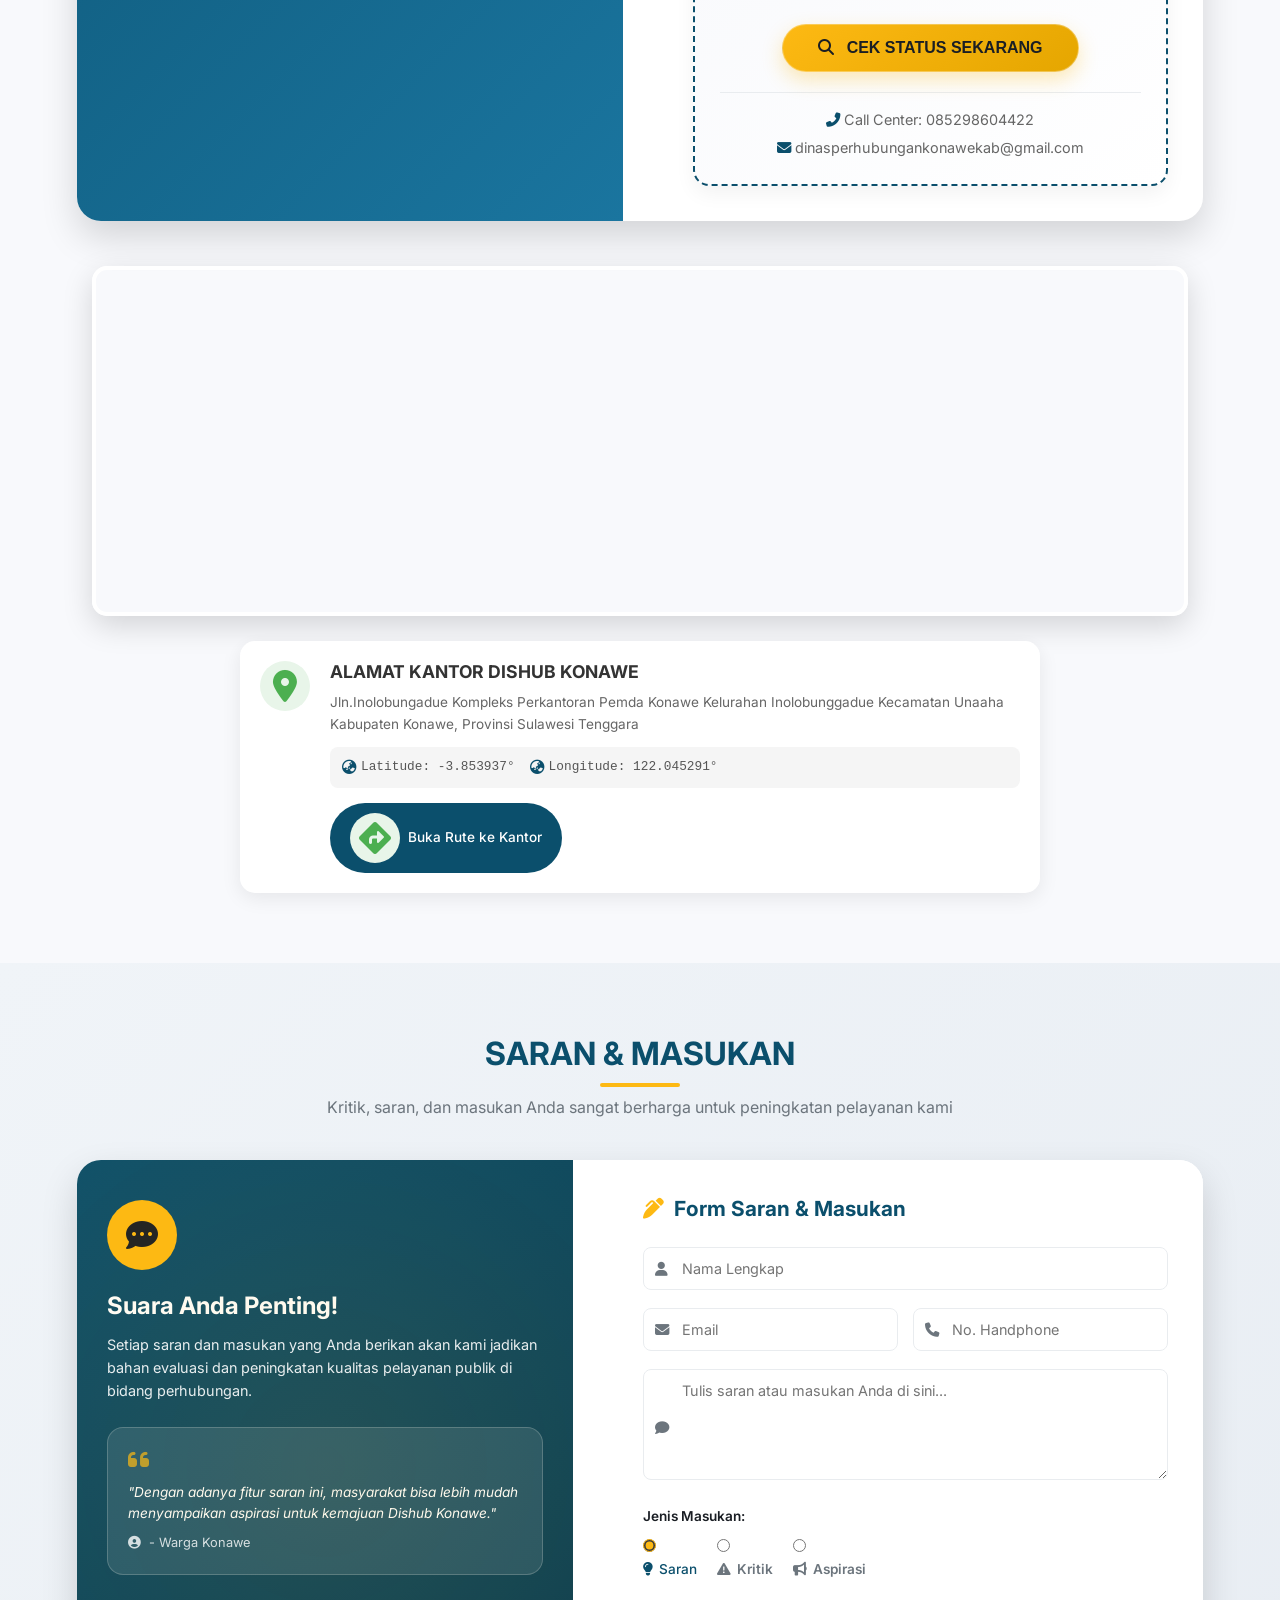
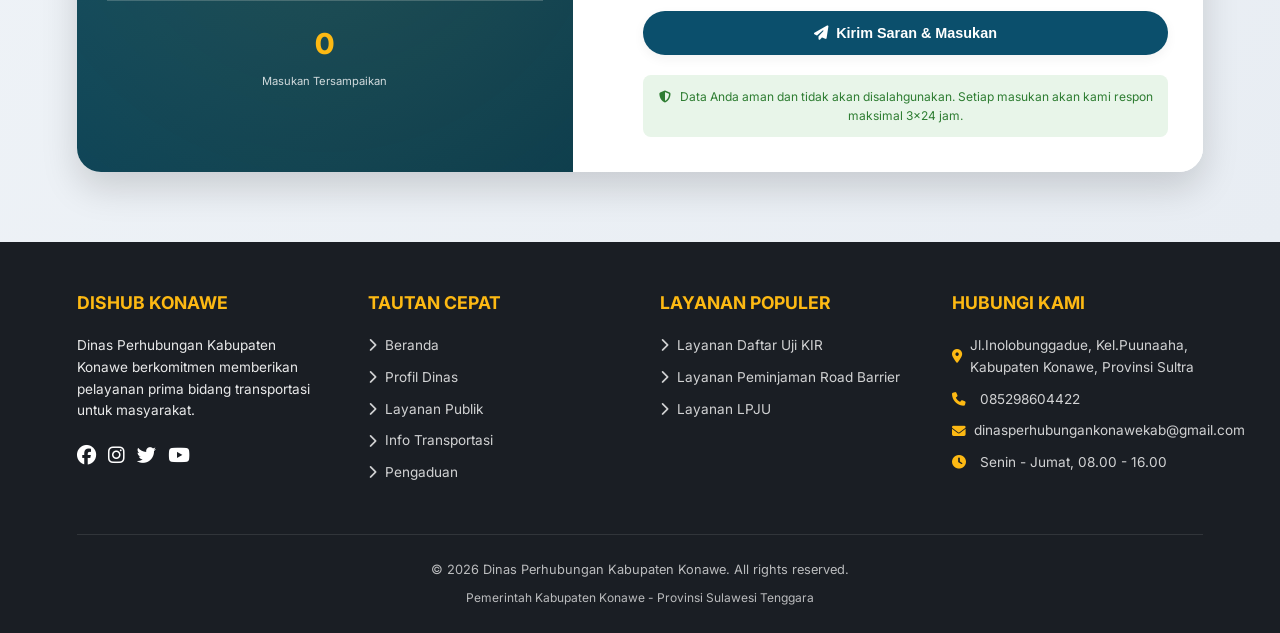
==== commit 77a92c64: "Update foto sekdis dan kadis" ====
--- a/index.html
+++ b/index.html
@@ -163,7 +163,7 @@
           <h3>Pimpinan dan Pejabat Dishub Konawe</h3>
           <div class="struktur-grid">
             <div class="struktur-item">
-              <div class="foto-wrapper"><img src="img/foto profil kadis.png" alt="Febri malaka" class="foto-pejabat"></div>
+              <div class="foto-wrapper"><img src="img/kadis.png" alt="Febri malaka" class="foto-pejabat"></div>
               <p class="jabatan">Plt. Kepala Dinas</p>
               <p class="nama">Febri malaka, SE., MM</p>
             </div>
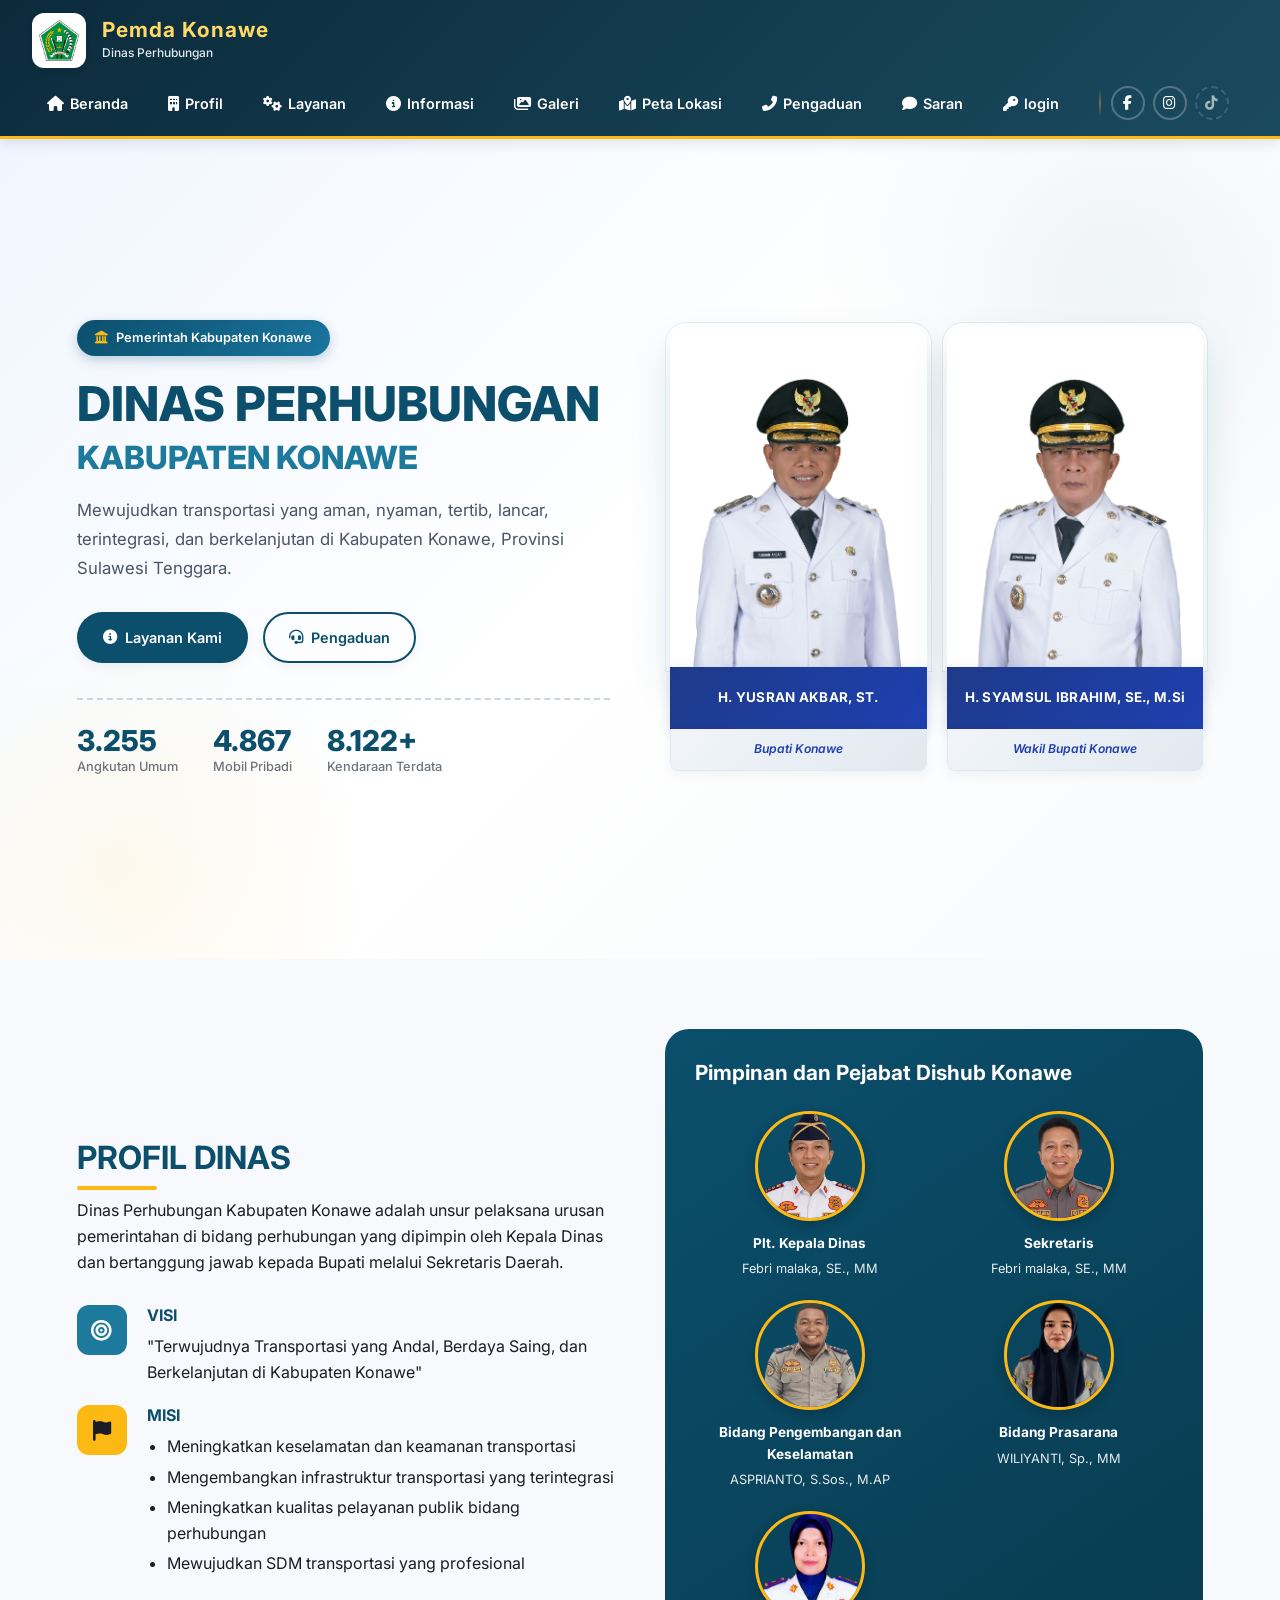
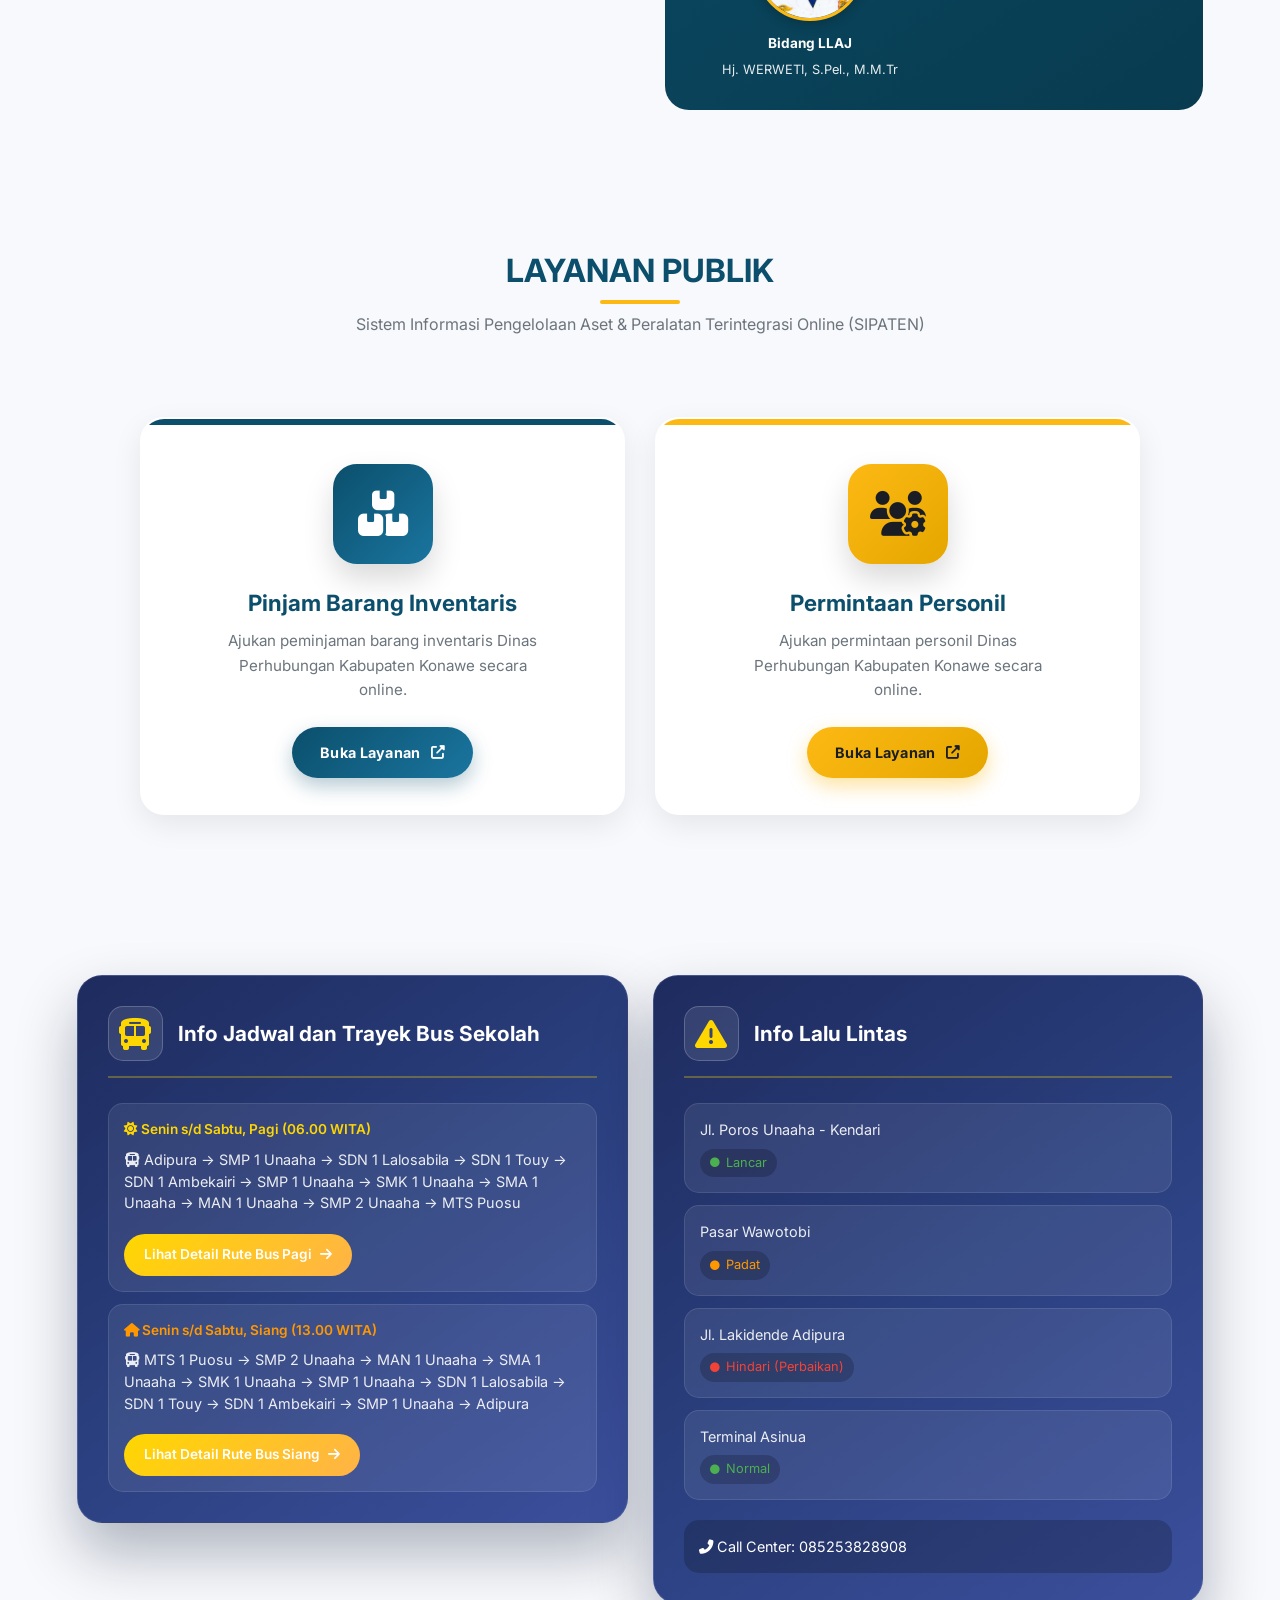
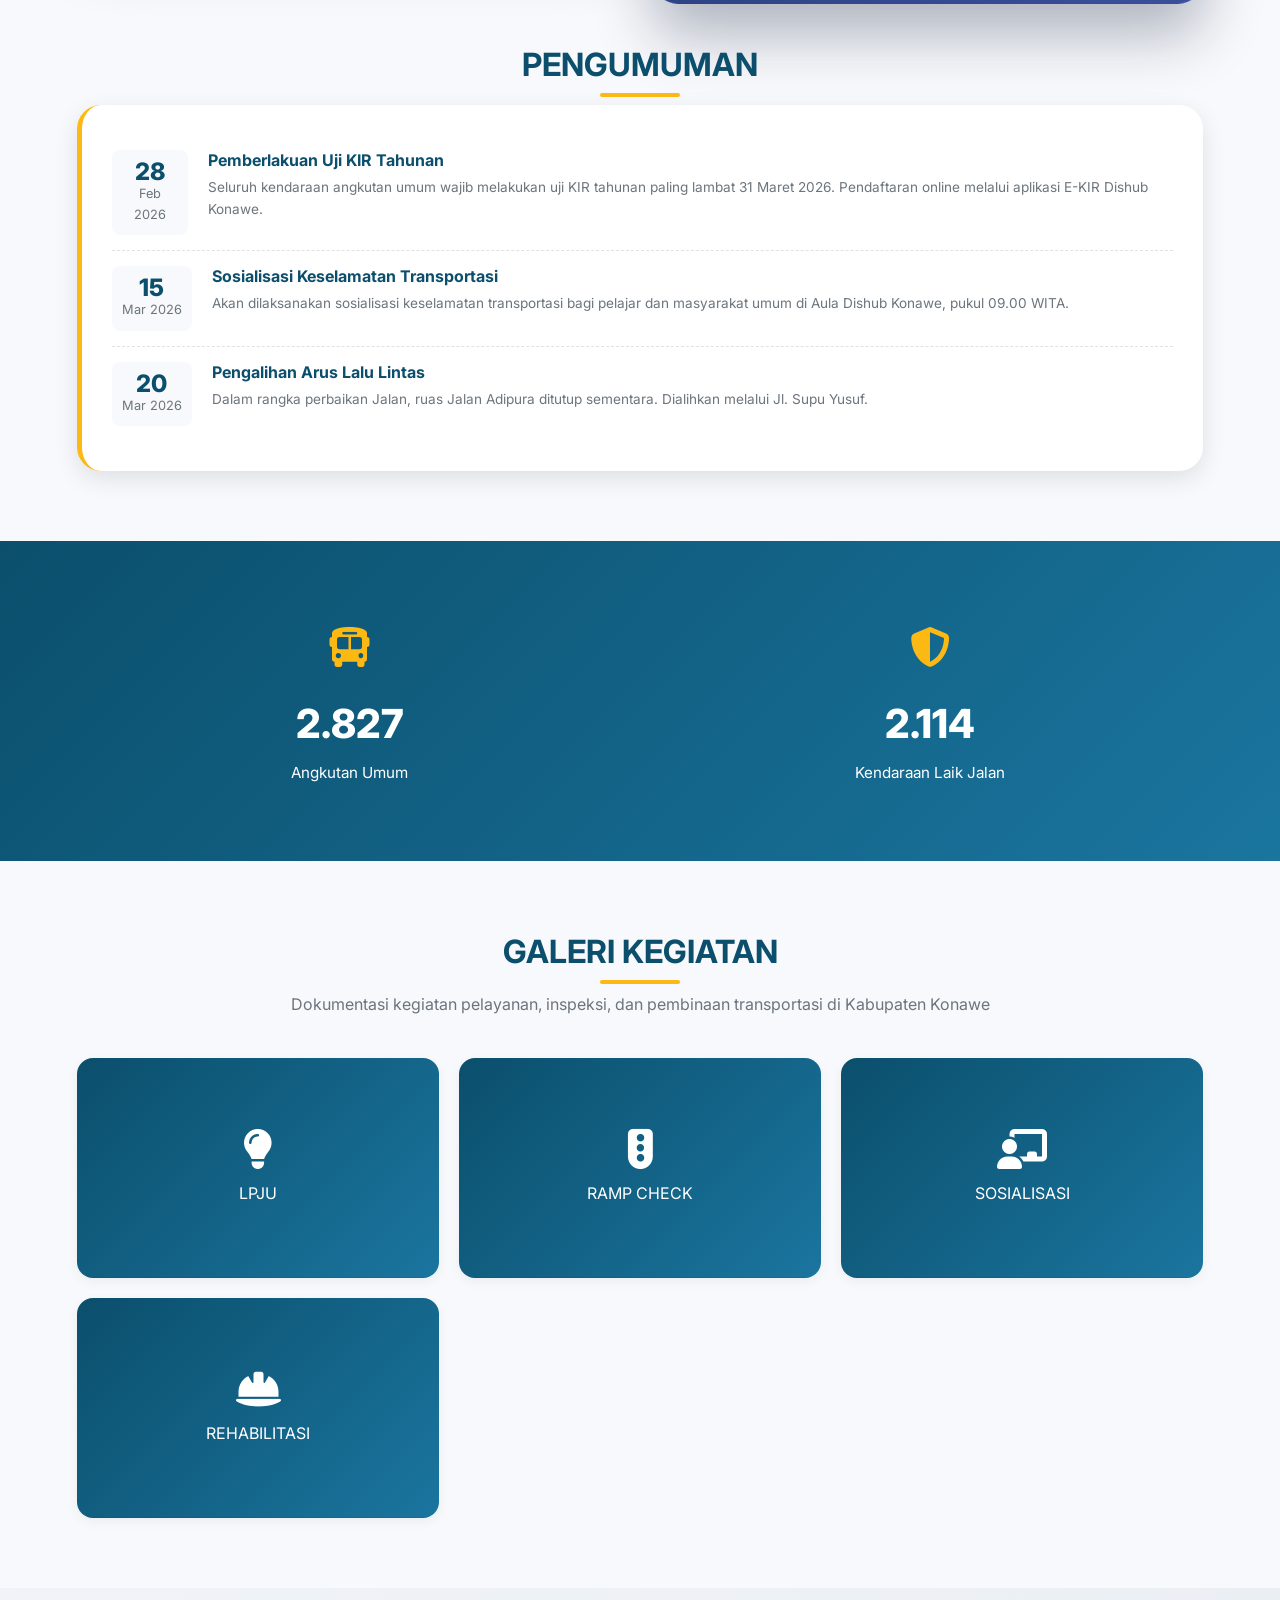
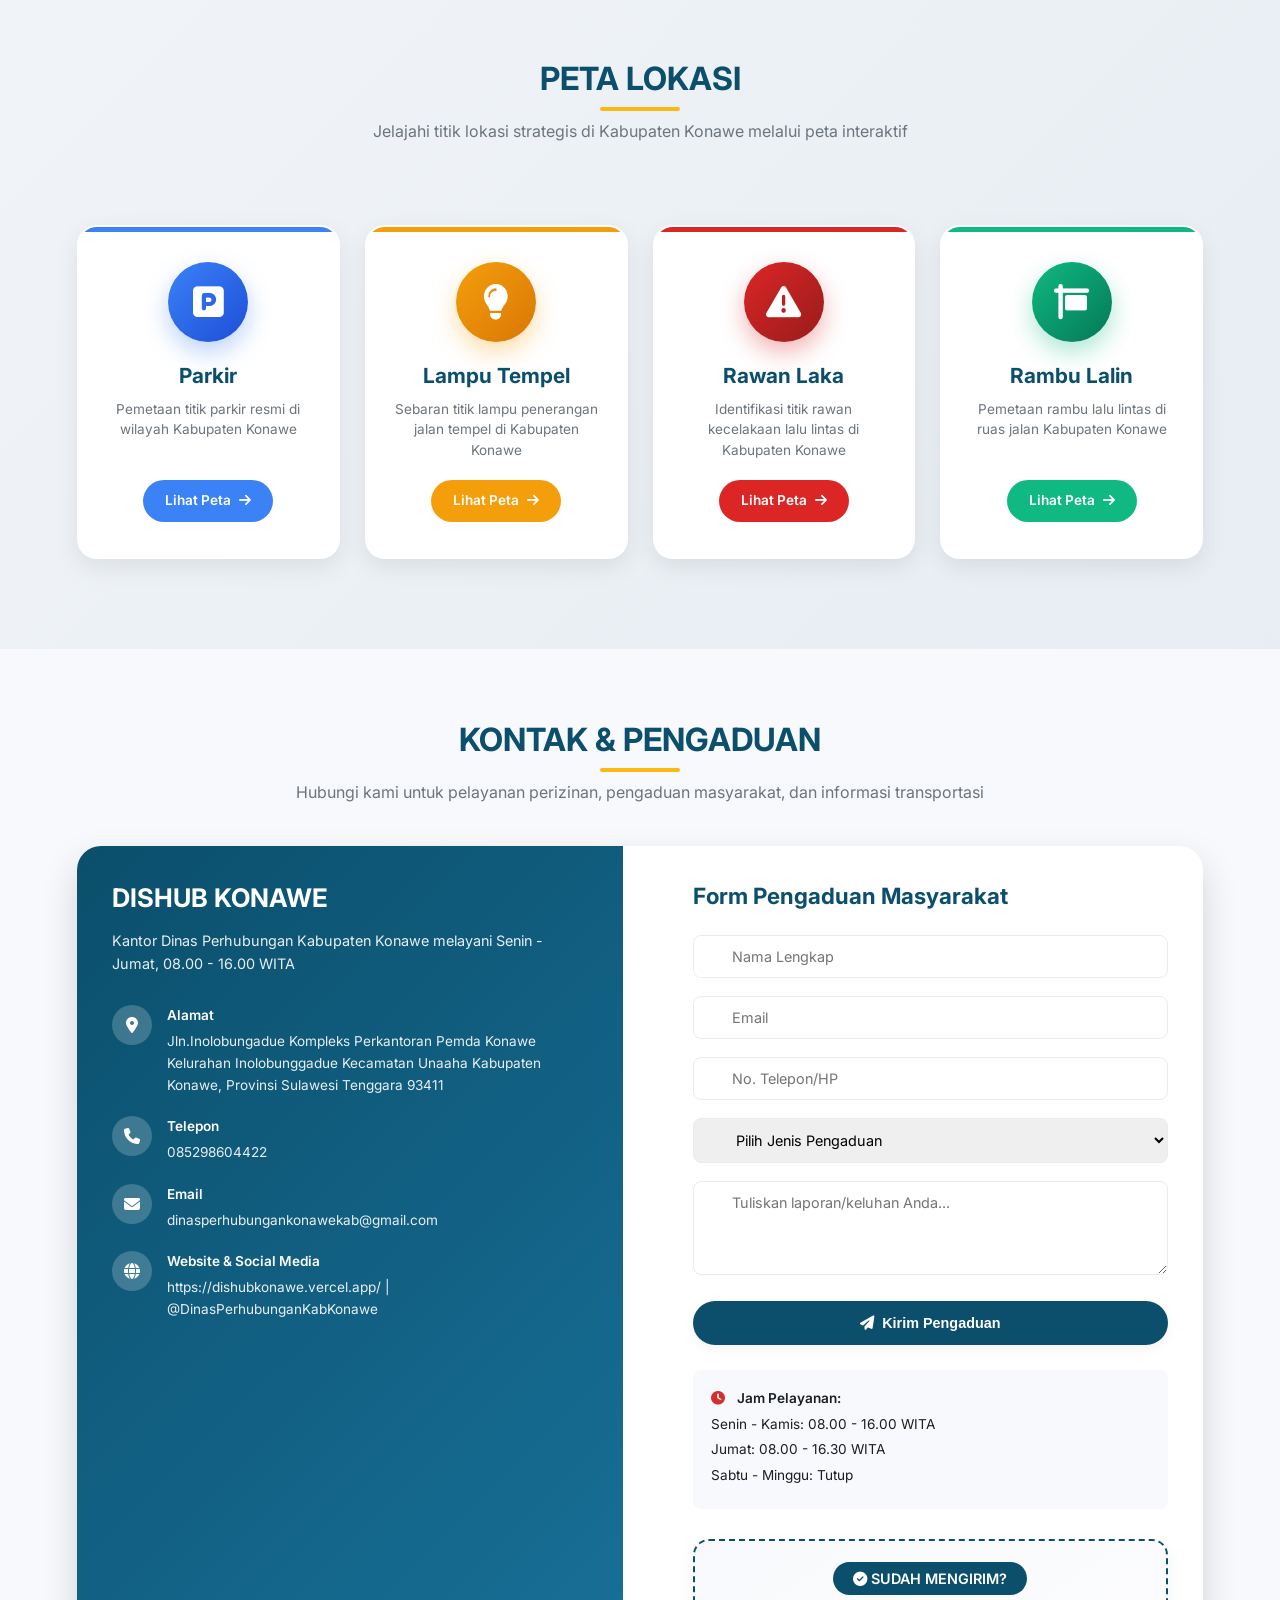
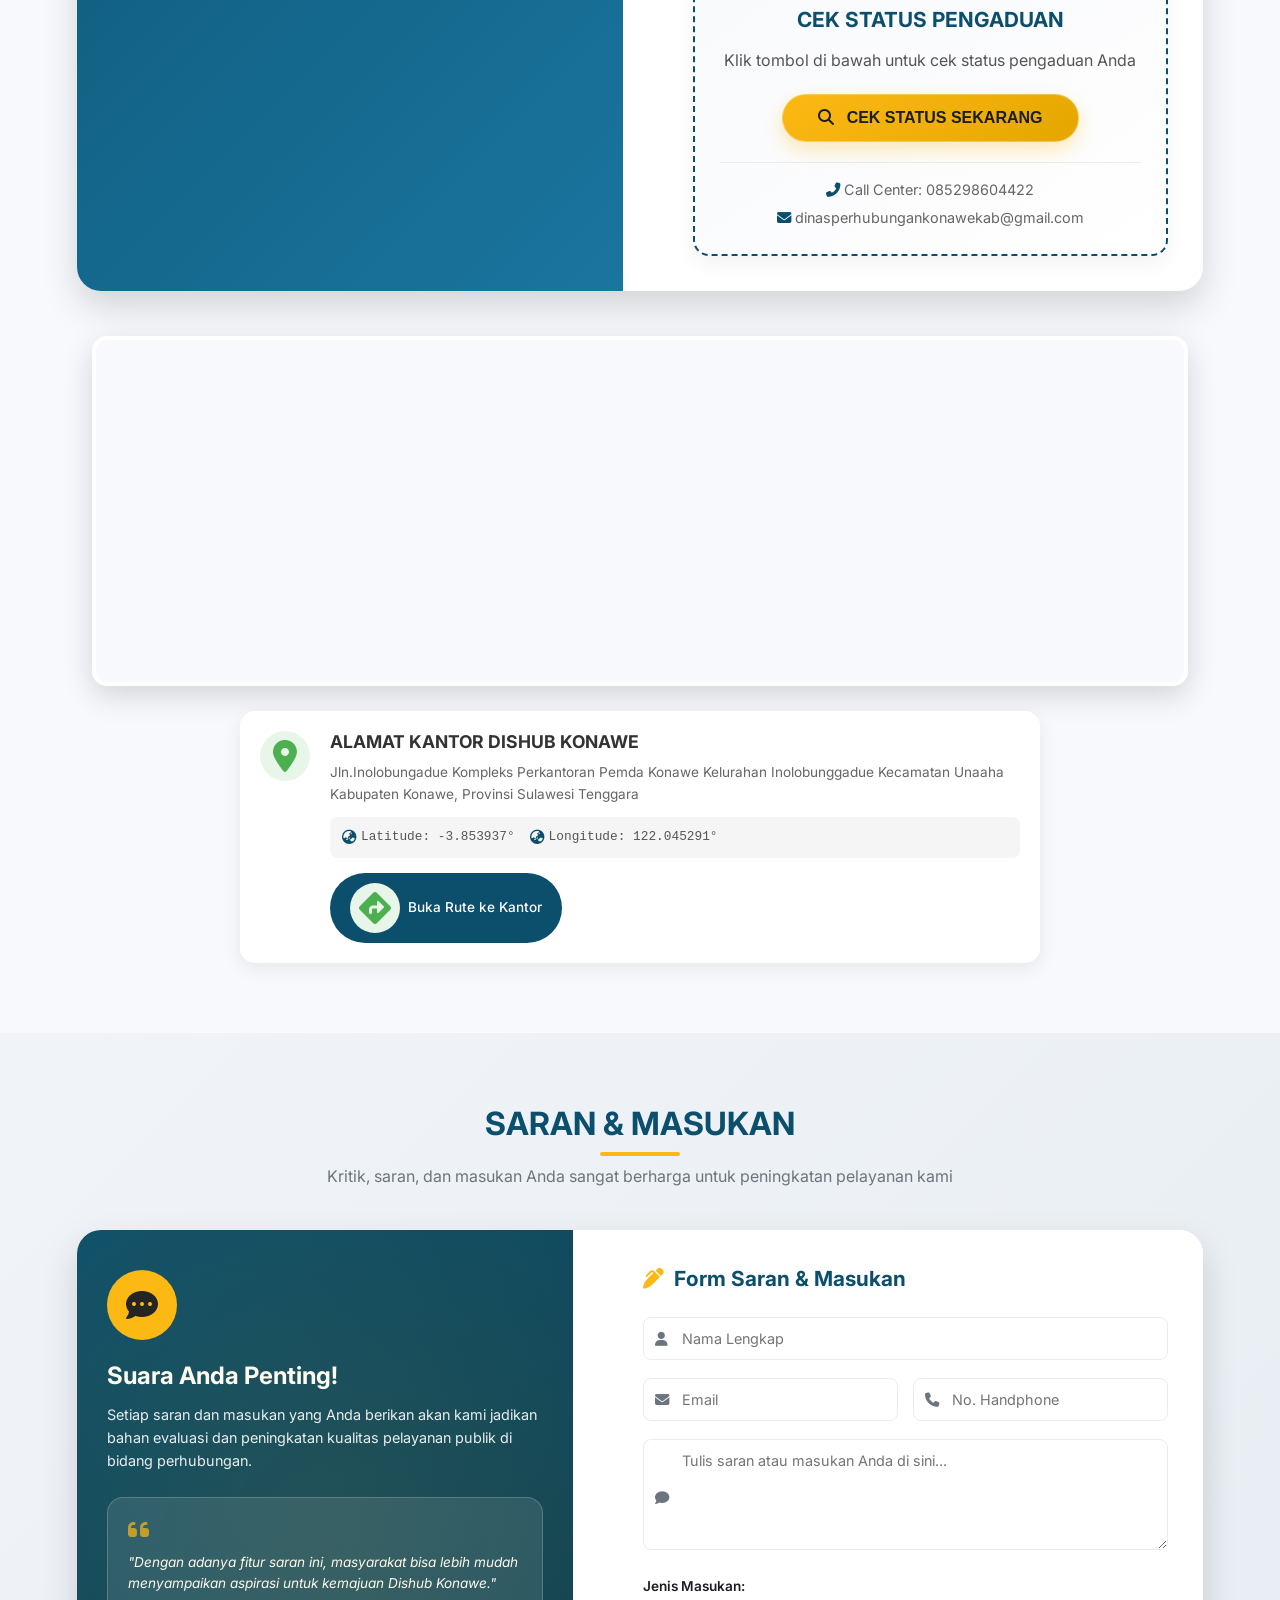
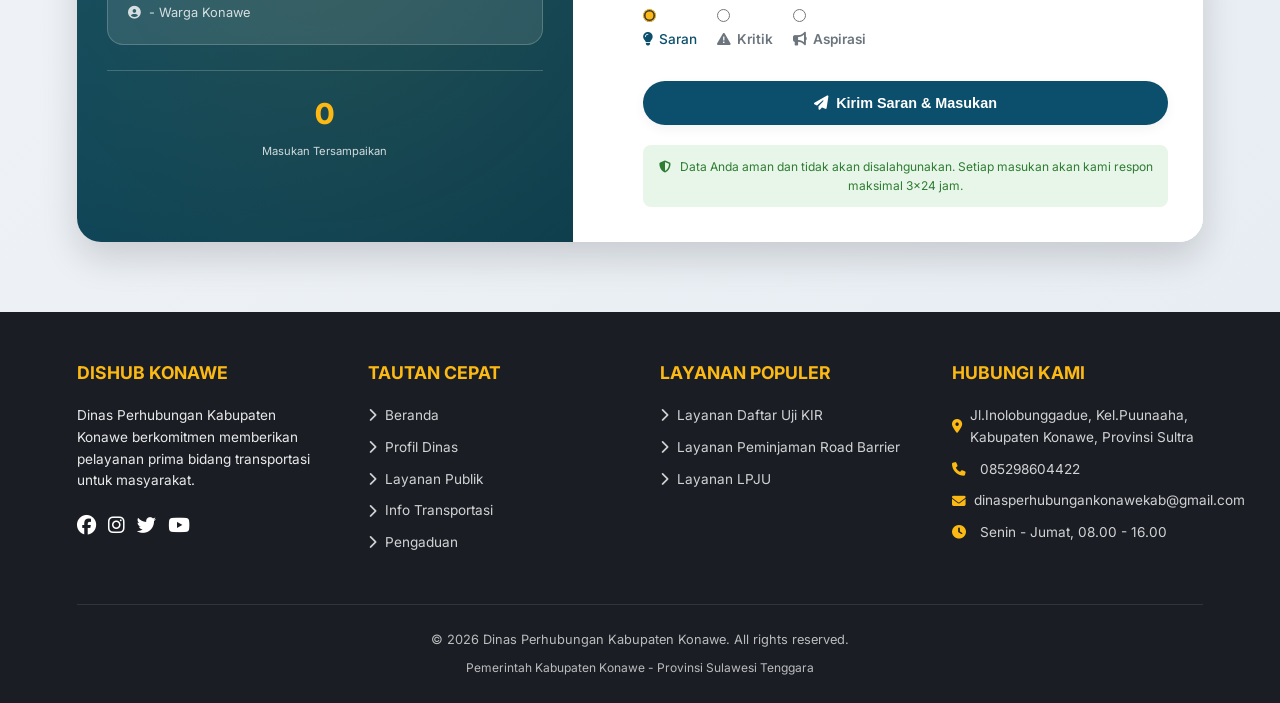
==== commit 91400d69: "Update navbar & pelayanan" ====
--- a/index.html
+++ b/index.html
@@ -48,6 +48,7 @@
         <li><a href="#peta-lokasi" class="nav-link"><i class="fas fa-map-marked-alt"></i> Peta Lokasi</a></li>
         <li><a href="#kontak" class="nav-link"><i class="fas fa-phone-alt"></i> Pengaduan</a></li>
         <li><a href="#saran" class="nav-link"><i class="fas fa-comment"></i> Saran</a></li>
+        <li><a href="https://siramal.bikinaplikasi.site/login" class="nav-link"><i class="fas fa-key"></i> login</a></li>
 
         <li class="social-nav-item">
           <div class="social-nav-icons">
@@ -194,7 +195,7 @@
   </section>
 
   <!-- ==================== LAYANAN PUBLIK ==================== -->
-  <section id="layanan" class="bg-light">
+  <!-- <section id="layanan" class="bg-light">
     <div class="section-header" data-aos="fade-up">
       <h2 class="text-center">LAYANAN PUBLIK</h2>
       <p class="section-subtitle">Pelayanan prima bidang perhubungan untuk masyarakat Kabupaten Konawe</p>
@@ -231,7 +232,52 @@
         </div>
       </div>
     </div>
-  </section>
+  </section> -->
+
+    <!-- ==================== LAYANAN PUBLIK (BARU) ==================== -->
+  <section id="layanan" class="bg-light">
+    <div class="section-header" data-aos="fade-up">
+      <h2 class="text-center">LAYANAN PUBLIK</h2>
+      <p class="section-subtitle">Sistem Informasi Pengelolaan Aset &amp; Peralatan Terintegrasi Online (SIPATEN)</p>
+    </div>
+
+    <div class="sipaten-grid">
+      <!-- Tombol: Pinjam Barang Inventaris -->
+      <a href="https://siramal.bikinaplikasi.site/layanan/peminjaman-barang" 
+         target="_blank" 
+         rel="noopener noreferrer"
+         class="sipaten-card sipaten-card-barang" 
+         data-aos="fade-up" 
+         data-aos-delay="100">
+        <div class="sipaten-icon">
+          <i class="fas fa-boxes-stacked"></i>
+        </div>
+        <h3>Pinjam Barang Inventaris</h3>
+        <p>Ajukan peminjaman barang inventaris Dinas Perhubungan Kabupaten Konawe secara online.</p>
+        <span class="sipaten-btn">
+          Buka Layanan <i class="fas fa-external-link-alt"></i>
+        </span>
+      </a>
+
+      <!-- Tombol: Permintaan Personil -->
+      <a href="https://siramal.bikinaplikasi.site/layanan/permintaan-personel" 
+         target="_blank" 
+         rel="noopener noreferrer"
+         class="sipaten-card sipaten-card-personil" 
+         data-aos="fade-up" 
+         data-aos-delay="200">
+        <div class="sipaten-icon">
+          <i class="fas fa-users-gear"></i>
+        </div>
+        <h3>Permintaan Personil</h3>
+        <p>Ajukan permintaan personil Dinas Perhubungan Kabupaten Konawe secara online.</p>
+        <span class="sipaten-btn">
+          Buka Layanan <i class="fas fa-external-link-alt"></i>
+        </span>
+      </a>
+    </div>
+  </section>
+
 
   <!-- ==================== INFORMASI PUBLIK ==================== -->
   <section id="info">
--- a/style.css
+++ b/style.css
@@ -1802,4 +1802,230 @@
   .leader-photo {
     height: 160px;
   }
+}
+
+/* ============================================ */
+/* ===== SIPATEN (LAYANAN PUBLIK BARU) ======== */
+/* ============================================ */
+.sipaten-grid {
+  display: grid;
+  grid-template-columns: repeat(2, 1fr);
+  gap: 30px;
+  max-width: 1000px;
+  margin: 0 auto;
+  padding: 40px 0 20px;
+}
+
+.sipaten-card {
+  display: flex;
+  flex-direction: column;
+  align-items: center;
+  text-align: center;
+  padding: 45px 30px 35px;
+  background: white;
+  border-radius: 24px;
+  text-decoration: none;
+  color: var(--dark);
+  box-shadow: 0 10px 30px rgba(0, 0, 0, 0.08);
+  transition: all 0.4s cubic-bezier(0.34, 1.56, 0.64, 1);
+  border: 2px solid transparent;
+  position: relative;
+  overflow: hidden;
+}
+
+.sipaten-card::before {
+  content: '';
+  position: absolute;
+  top: 0;
+  left: 0;
+  right: 0;
+  height: 6px;
+  background: var(--primary);
+  transition: height 0.4s ease;
+}
+
+.sipaten-card:hover {
+  transform: translateY(-12px);
+  box-shadow: 0 25px 50px rgba(0, 0, 0, 0.15);
+}
+
+.sipaten-card:hover::before {
+  height: 100%;
+  opacity: 0.06;
+}
+
+/* Icon */
+.sipaten-icon {
+  width: 100px;
+  height: 100px;
+  border-radius: 24px;
+  display: flex;
+  align-items: center;
+  justify-content: center;
+  margin-bottom: 24px;
+  transition: all 0.5s cubic-bezier(0.34, 1.56, 0.64, 1);
+  position: relative;
+  z-index: 1;
+  box-shadow: 0 15px 30px rgba(0, 0, 0, 0.15);
+}
+
+.sipaten-icon i {
+  font-size: 2.8rem;
+  color: white;
+  transition: transform 0.4s ease;
+}
+
+.sipaten-card:hover .sipaten-icon {
+  transform: scale(1.1) rotate(-5deg);
+}
+
+.sipaten-card:hover .sipaten-icon i {
+  transform: scale(1.1);
+}
+
+/* Warna icon per kategori */
+.sipaten-card-barang .sipaten-icon {
+  background: linear-gradient(135deg, #0B4F6C, #1A759F);
+}
+
+.sipaten-card-personil .sipaten-icon {
+  background: linear-gradient(135deg, #FDB913, #e5a600);
+}
+
+.sipaten-card-personil .sipaten-icon i {
+  color: var(--dark);
+}
+
+/* Garis atas warna per kategori */
+.sipaten-card-barang::before { background: #0B4F6C; }
+.sipaten-card-personil::before { background: #FDB913; }
+
+/* Judul */
+.sipaten-card h3 {
+  font-size: 1.4rem;
+  font-weight: 700;
+  color: var(--primary);
+  margin-bottom: 12px;
+  position: relative;
+  z-index: 1;
+  line-height: 1.3;
+}
+
+/* Deskripsi */
+.sipaten-card p {
+  font-size: 0.95rem;
+  color: var(--gray);
+  line-height: 1.6;
+  margin-bottom: 25px;
+  flex-grow: 1;
+  position: relative;
+  z-index: 1;
+  max-width: 320px;
+}
+
+/* Tombol */
+.sipaten-btn {
+  display: inline-flex;
+  align-items: center;
+  gap: 10px;
+  padding: 14px 28px;
+  border-radius: 50px;
+  font-size: 0.9rem;
+  font-weight: 700;
+  color: white;
+  transition: all 0.3s ease;
+  position: relative;
+  z-index: 1;
+  letter-spacing: 0.3px;
+}
+
+.sipaten-card-barang .sipaten-btn {
+  background: linear-gradient(135deg, #0B4F6C, #1A759F);
+  box-shadow: 0 8px 20px rgba(11, 79, 108, 0.3);
+}
+
+.sipaten-card-personil .sipaten-btn {
+  background: linear-gradient(135deg, #FDB913, #e5a600);
+  color: var(--dark);
+  box-shadow: 0 8px 20px rgba(253, 185, 19, 0.4);
+}
+
+.sipaten-btn i {
+  font-size: 0.85rem;
+  transition: transform 0.3s ease;
+}
+
+.sipaten-card:hover .sipaten-btn {
+  transform: translateY(-2px);
+}
+
+.sipaten-card:hover .sipaten-btn i {
+  transform: translate(3px, -3px);
+}
+
+/* Responsive */
+@media (max-width: 768px) {
+  .sipaten-grid {
+    grid-template-columns: 1fr;
+    gap: 20px;
+    padding: 25px 0 15px;
+  }
+
+  .sipaten-card {
+    padding: 35px 25px 28px;
+    border-radius: 20px;
+  }
+
+  .sipaten-icon {
+    width: 80px;
+    height: 80px;
+    border-radius: 20px;
+    margin-bottom: 18px;
+  }
+
+  .sipaten-icon i {
+    font-size: 2.2rem;
+  }
+
+  .sipaten-card h3 {
+    font-size: 1.2rem;
+  }
+
+  .sipaten-card p {
+    font-size: 0.85rem;
+    margin-bottom: 20px;
+  }
+
+  .sipaten-btn {
+    padding: 12px 22px;
+    font-size: 0.85rem;
+  }
+}
+
+@media (max-width: 480px) {
+  .sipaten-card {
+    padding: 30px 20px 24px;
+  }
+
+  .sipaten-icon {
+    width: 70px;
+    height: 70px;
+  }
+
+  .sipaten-icon i {
+    font-size: 1.9rem;
+  }
+
+  .sipaten-card h3 {
+    font-size: 1.1rem;
+  }
+
+  .sipaten-card p {
+    font-size: 0.8rem;
+  }
+
+  .sipaten-btn {
+    padding: 11px 20px;
+    font-size: 0.8rem;
+  }
 }
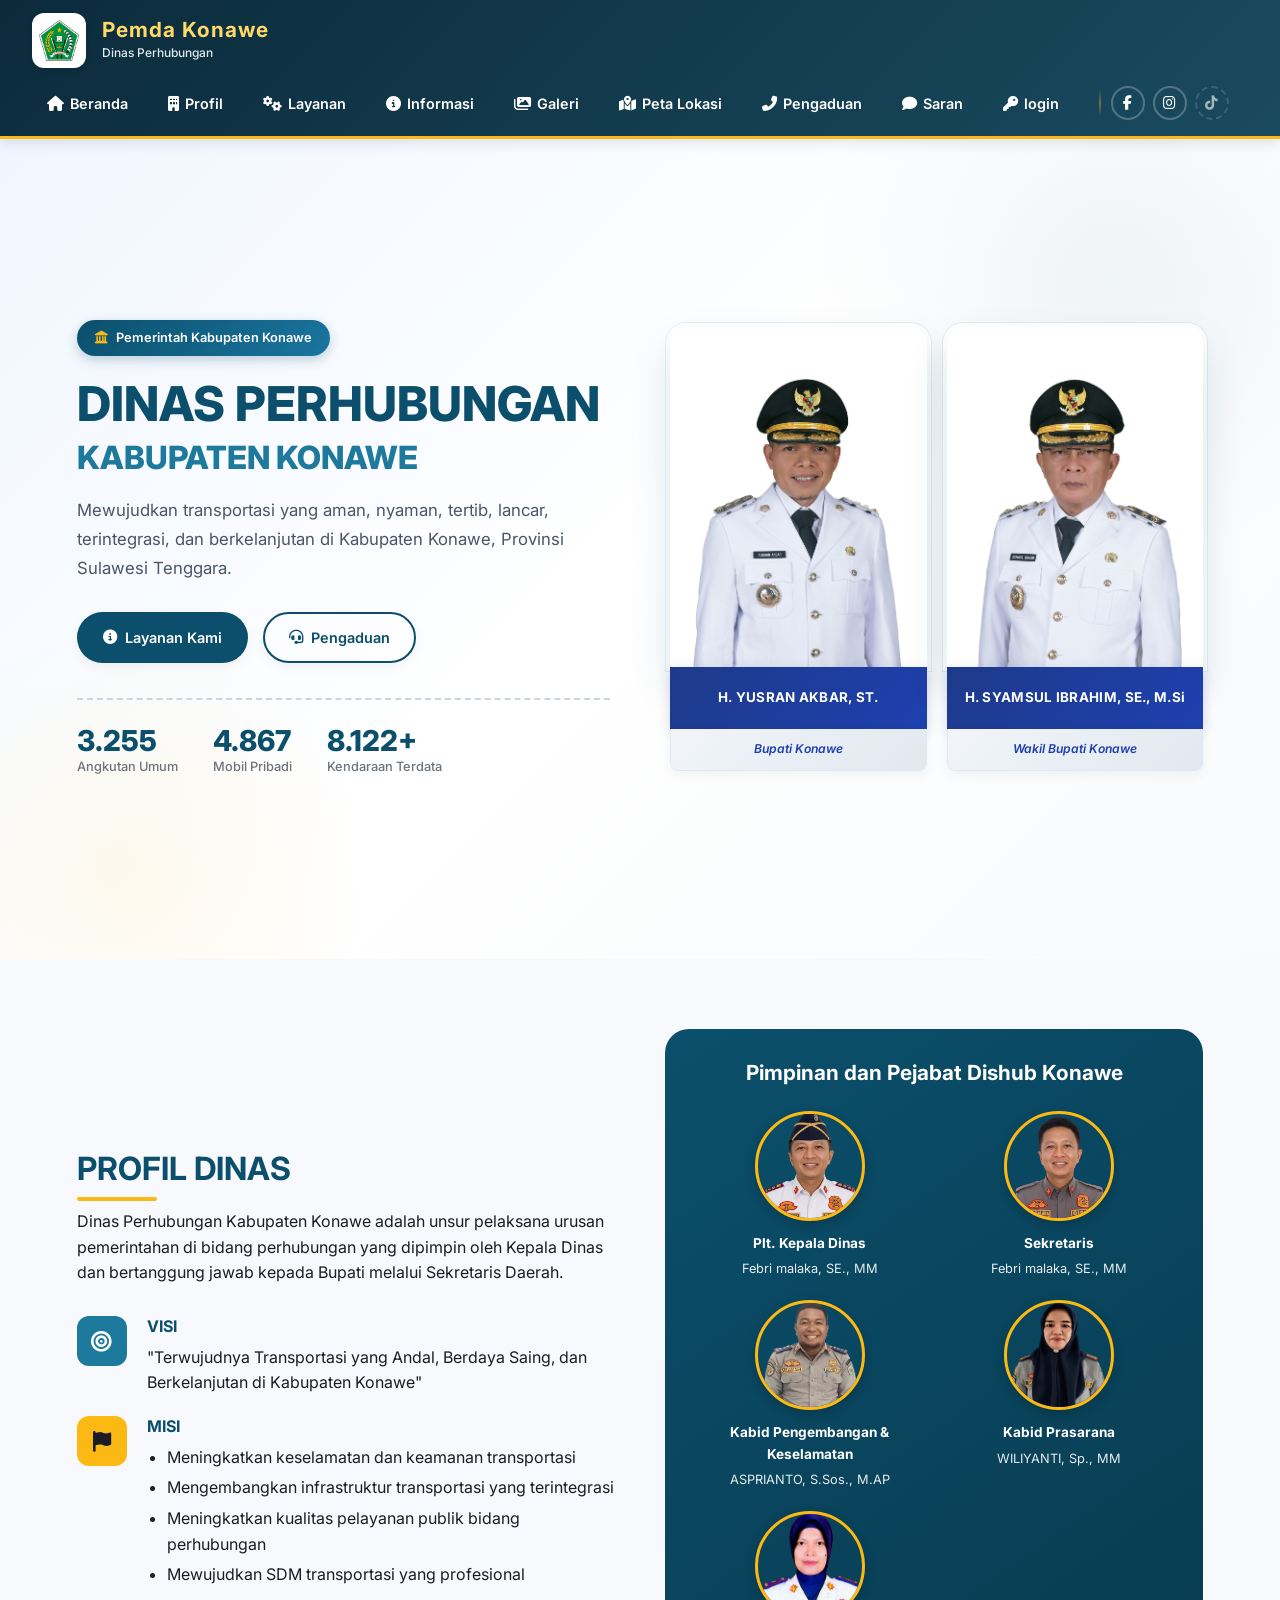
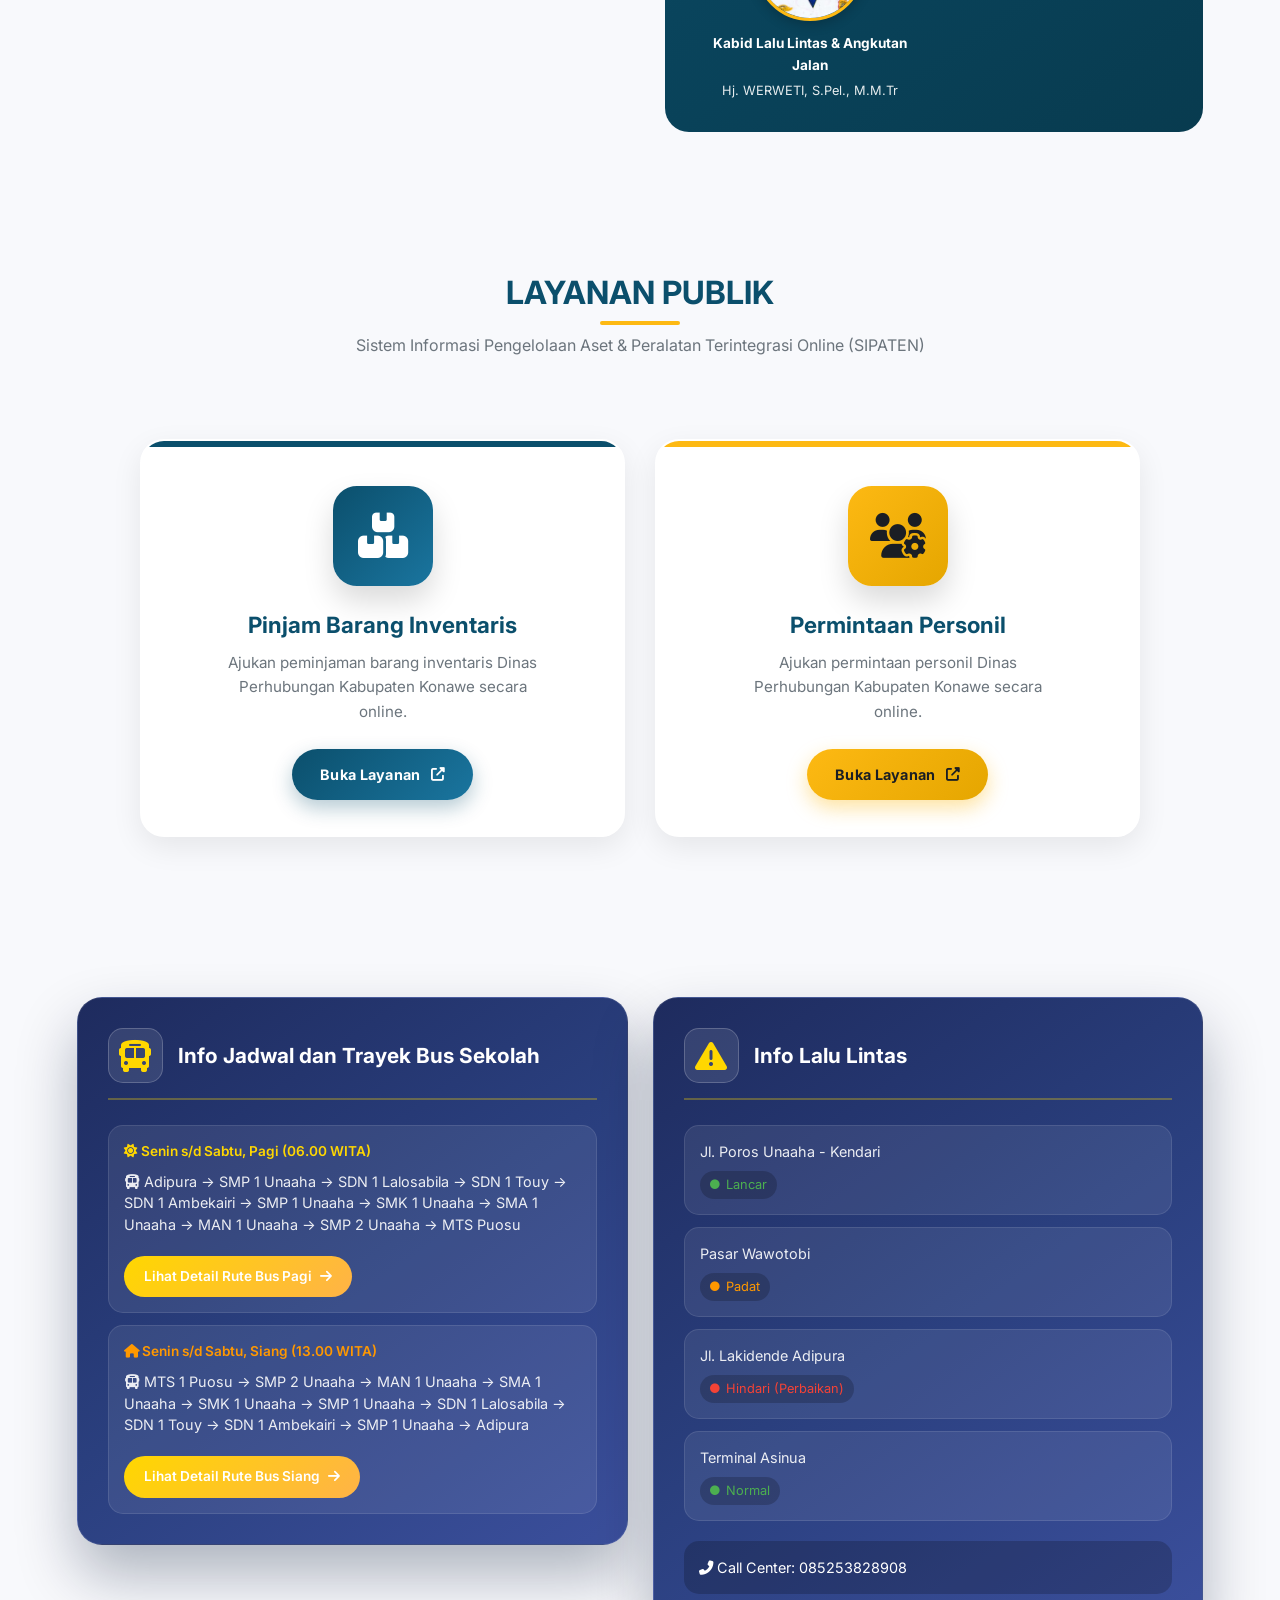
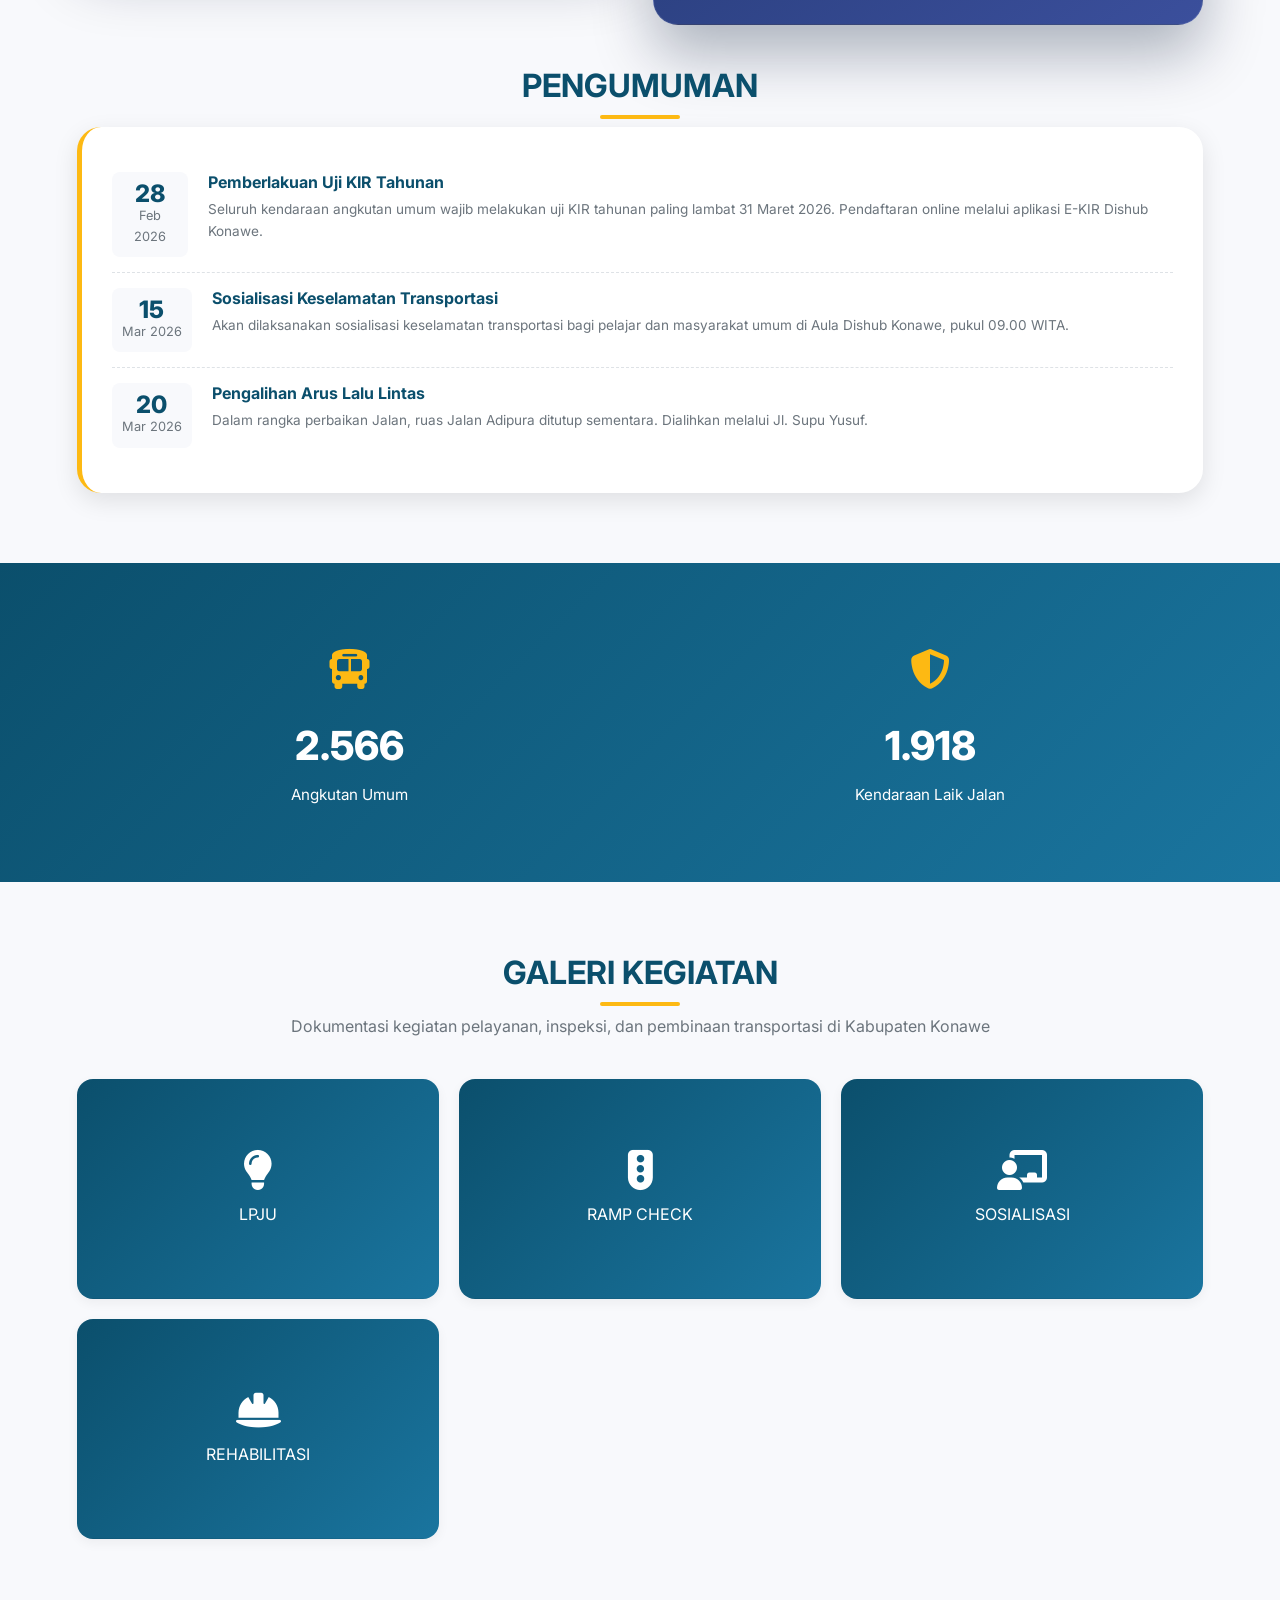
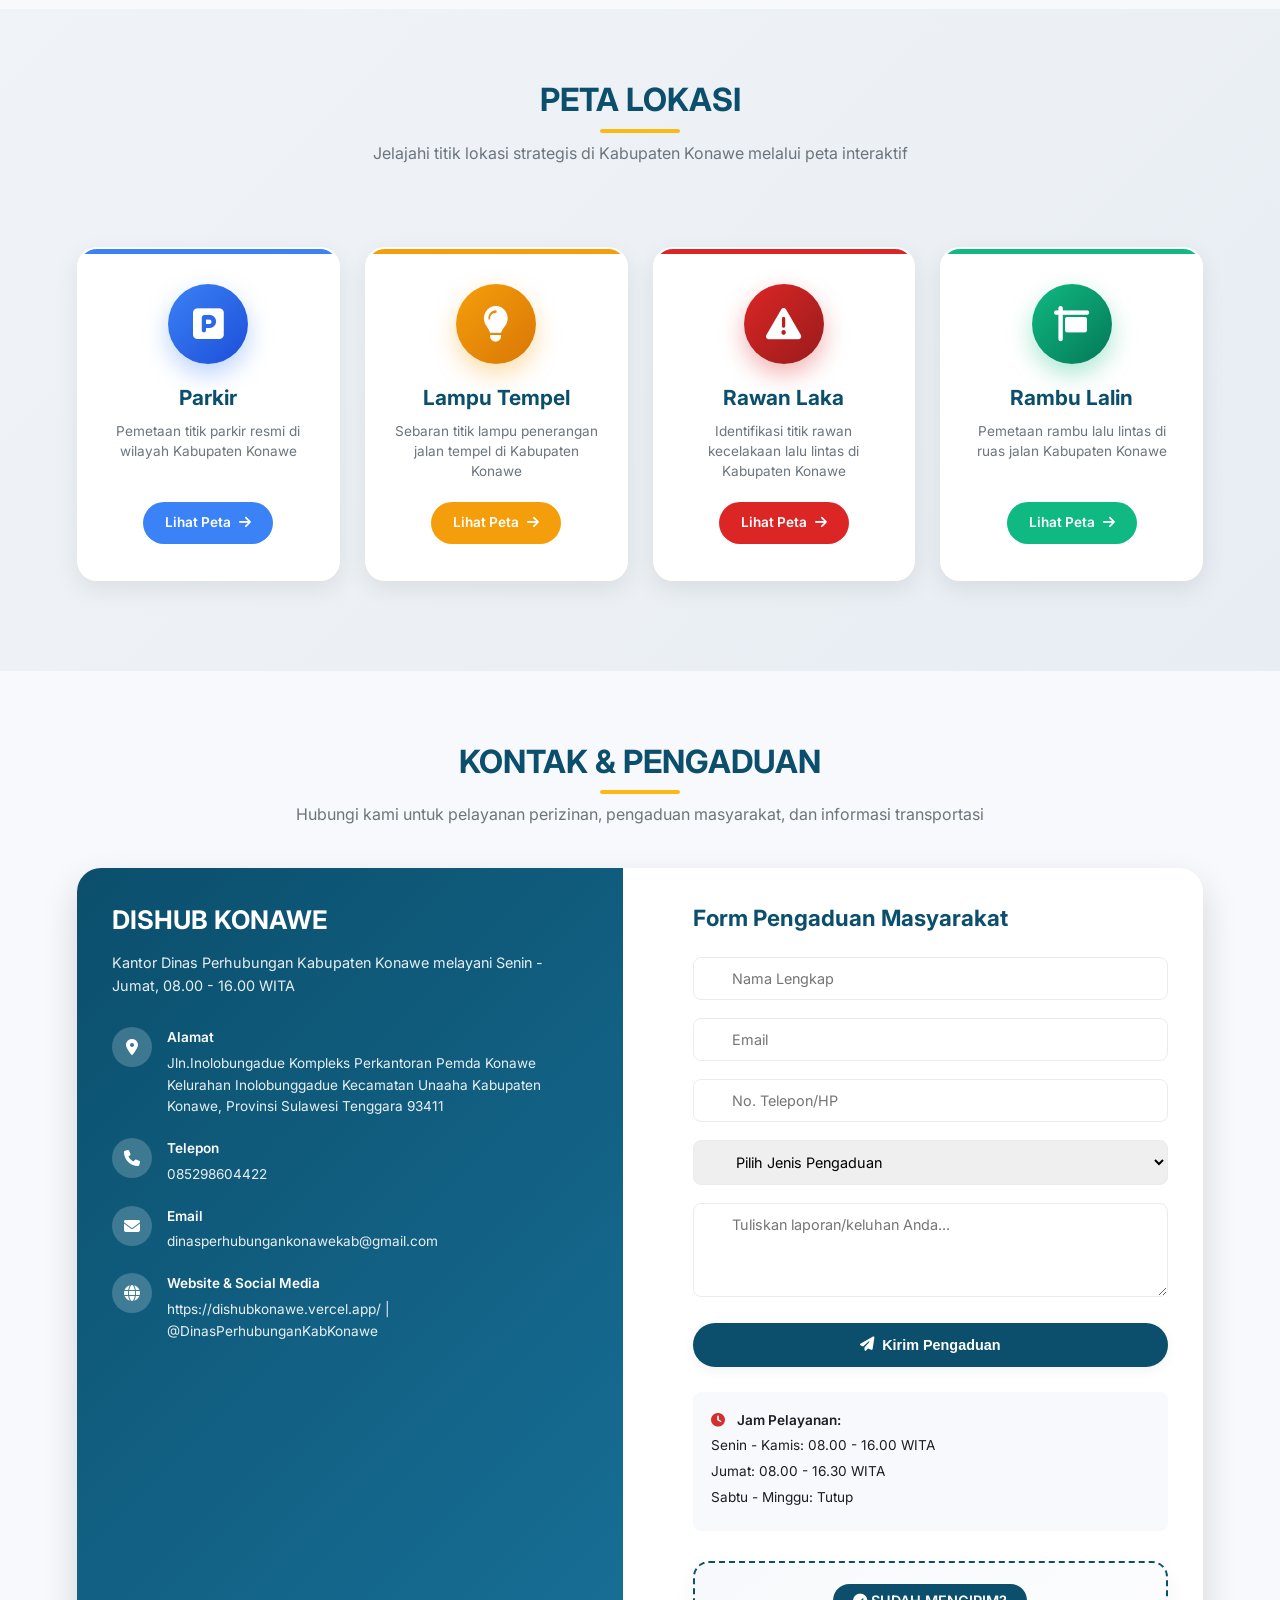
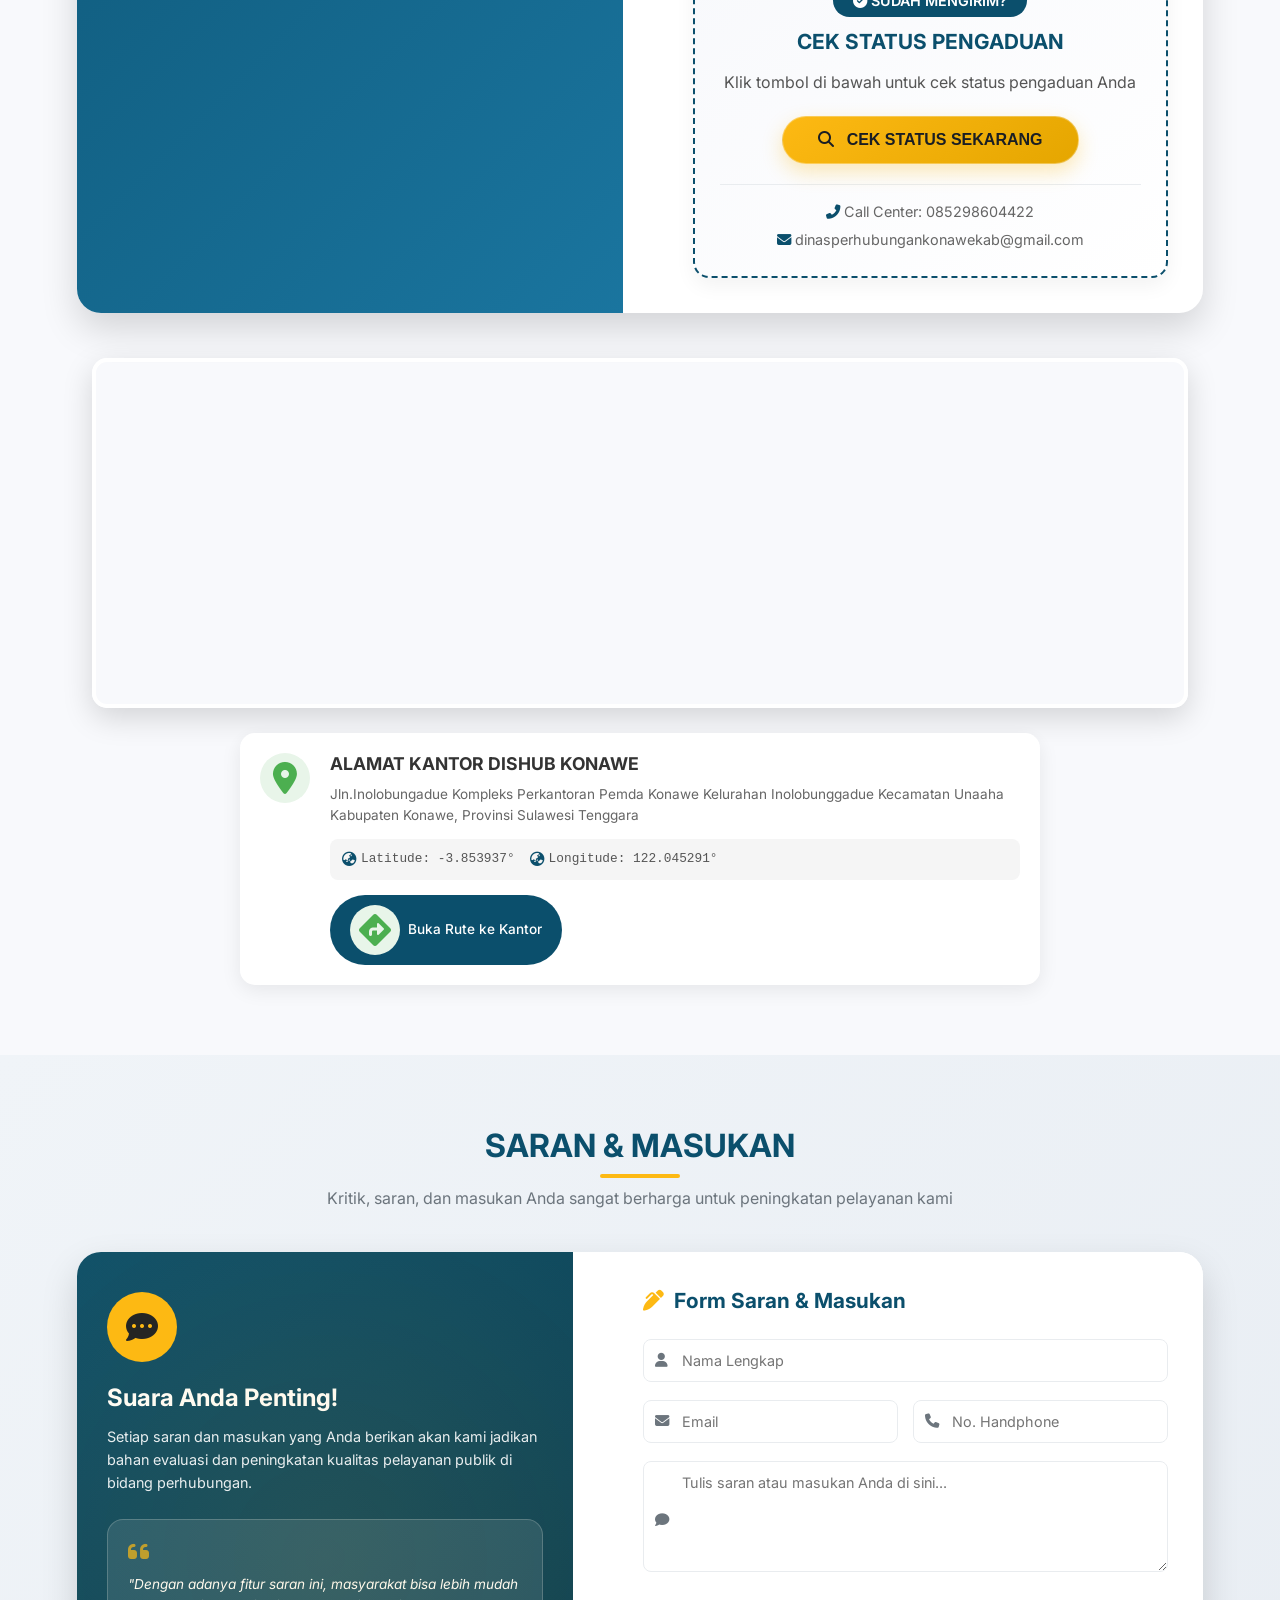
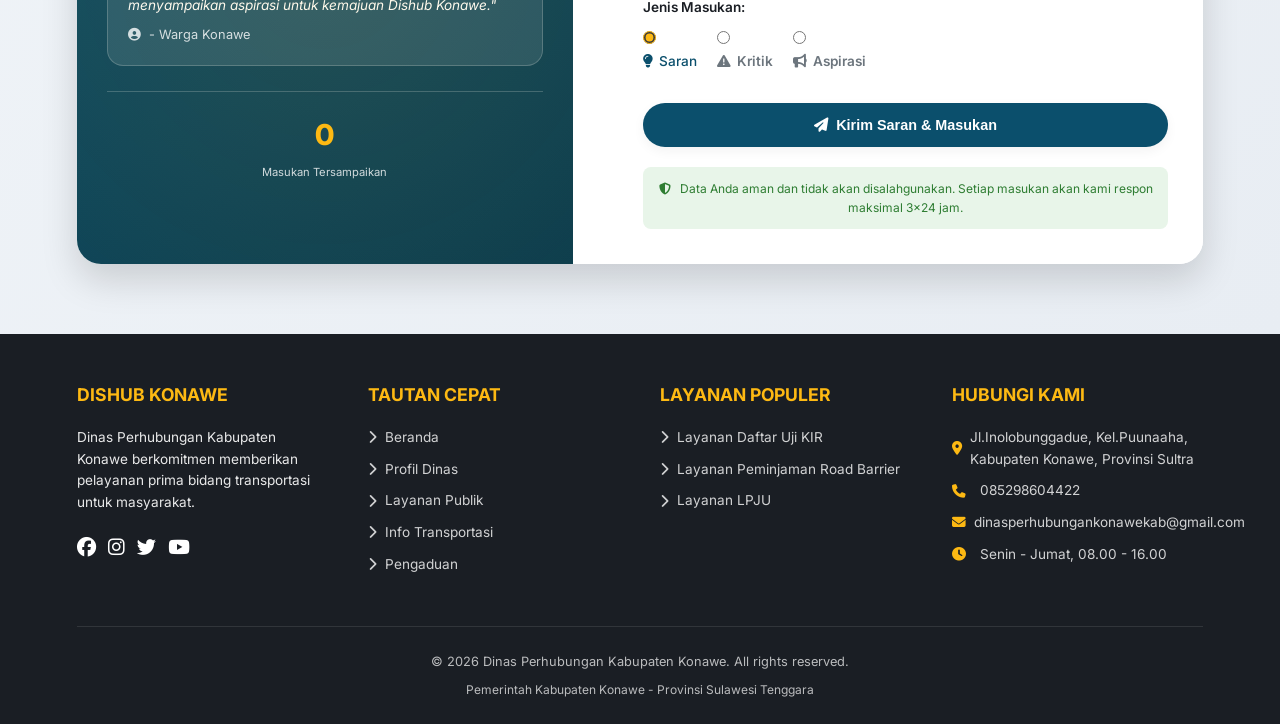
==== commit 9e391994: "Update foto Pimpinan dan Pejabat Dishub Konawe" ====
--- a/index.html
+++ b/index.html
@@ -175,17 +175,17 @@
             </div>
             <div class="struktur-item">
               <div class="foto-wrapper"><img src="img/Kabid Pengembangann.png" alt="Asprianto" class="foto-pejabat"></div>
-              <p class="jabatan">Bidang Pengembangan dan Keselamatan</p>
+              <p class="jabatan">Kabid Pengembangan & Keselamatan</p>
               <p class="nama">ASPRIANTO, S.Sos., M.AP</p>
             </div>
             <div class="struktur-item">
               <div class="foto-wrapper"><img src="img/kabid sarana 1.png" alt="Wiliyanti" class="foto-pejabat"></div>
-              <p class="jabatan">Bidang Prasarana</p>
+              <p class="jabatan">Kabid Prasarana</p>
               <p class="nama">WILIYANTI, Sp., MM</p>
             </div>
             <div class="struktur-item">
               <div class="foto-wrapper"><img src="img/kabidLalin.png" alt="Werweti" class="foto-pejabat"></div>
-              <p class="jabatan">Bidang LLAJ</p>
+              <p class="jabatan">Kabid Lalu Lintas & Angkutan Jalan</p>
               <p class="nama">Hj. WERWETI, S.Pel., M.M.Tr</p>
             </div>
           </div>
@@ -652,6 +652,17 @@
     <i class="fas fa-arrow-up"></i>
   </a>
 
+  <!-- ==================== MODAL PREVIEW FOTO PEJABAT ==================== -->
+<div class="foto-modal" id="fotoModal">
+  <span class="foto-modal-close" id="fotoModalClose">
+    <i class="fas fa-times"></i>
+  </span>
+  <div class="foto-modal-content">
+    <img src="" alt="Preview Foto Pejabat" id="fotoModalImg">
+    <div class="foto-modal-caption" id="fotoModalCaption"></div>
+  </div>
+</div>
+
   <!-- AOS JS -->
   <script src="https://unpkg.com/aos@2.3.1/dist/aos.js"></script>
   <script src="script.js"></script>
--- a/style.css
+++ b/style.css
@@ -642,7 +642,12 @@
   color: white;
 }
 
-.struktur-card h3 { color: white; margin-bottom: 25px; font-size: 1.3rem; }
+.struktur-card h3 {
+  color: white;
+  margin-bottom: 25px;
+  font-size: 1.3rem;
+  text-align: center; /* ✅ TAMBAHAN: rata tengah di desktop */
+}
 
 .struktur-grid { display: grid; grid-template-columns: repeat(2, 1fr); gap: 20px; }
 
@@ -2028,4 +2033,148 @@
     padding: 11px 20px;
     font-size: 0.8rem;
   }
+}
+
+/* ============================================ */
+/* ===== MODAL PREVIEW FOTO PEJABAT =========== */
+/* ============================================ */
+.foto-modal {
+  display: none;
+  position: fixed;
+  top: 0;
+  left: 0;
+  width: 100%;
+  height: 100%;
+  background: rgba(0, 0, 0, 0.85);
+  backdrop-filter: blur(6px);
+  -webkit-backdrop-filter: blur(6px);
+  z-index: 9999;
+  justify-content: center;
+  align-items: center;
+  padding: 20px;
+  opacity: 0;
+  transition: opacity 0.3s ease;
+  cursor: zoom-out;
+}
+
+.foto-modal.active {
+  display: flex;
+  opacity: 1;
+}
+
+.foto-modal-content {
+  position: relative;
+  max-width: 90vw;
+  max-height: 90vh;
+  display: flex;
+  flex-direction: column;
+  align-items: center;
+  animation: zoomIn 0.4s cubic-bezier(0.34, 1.56, 0.64, 1);
+  cursor: default;
+}
+
+@keyframes zoomIn {
+  from {
+    transform: scale(0.7);
+    opacity: 0;
+  }
+  to {
+    transform: scale(1);
+    opacity: 1;
+  }
+}
+
+#fotoModalImg {
+  max-width: 100%;
+  max-height: 80vh;
+  object-fit: contain;
+  border-radius: 12px;
+  box-shadow: 0 20px 60px rgba(0, 0, 0, 0.6);
+  border: 4px solid white;
+  background: white;
+  display: block;
+}
+
+.foto-modal-caption {
+  margin-top: 18px;
+  color: white;
+  text-align: center;
+  font-size: 1rem;
+  font-weight: 600;
+  letter-spacing: 0.3px;
+  padding: 10px 24px;
+  background: rgba(253, 185, 19, 0.95);
+  color: #0B4F6C;
+  border-radius: 50px;
+  box-shadow: 0 8px 20px rgba(0, 0, 0, 0.3);
+  max-width: 90%;
+}
+
+.foto-modal-close {
+  position: absolute;
+  top: 20px;
+  right: 20px;
+  width: 50px;
+  height: 50px;
+  background: rgba(255, 255, 255, 0.15);
+  border: 2px solid rgba(255, 255, 255, 0.4);
+  border-radius: 50%;
+  display: flex;
+  align-items: center;
+  justify-content: center;
+  color: white;
+  font-size: 1.5rem;
+  cursor: pointer;
+  transition: all 0.3s ease;
+  z-index: 10000;
+  backdrop-filter: blur(4px);
+}
+
+.foto-modal-close:hover {
+  background: #D32F2F;
+  border-color: #D32F2F;
+  transform: rotate(90deg) scale(1.1);
+  box-shadow: 0 0 25px rgba(211, 47, 47, 0.6);
+}
+
+.foto-modal-close i {
+  font-size: 1.4rem;
+  line-height: 1;
+}
+
+/* Cursor zoom pada foto pejabat */
+.foto-pejabat,
+.foto-wrapper {
+  cursor: zoom-in;
+}
+
+/* Responsive */
+@media (max-width: 768px) {
+  .foto-modal-close {
+    top: 12px;
+    right: 12px;
+    width: 42px;
+    height: 42px;
+  }
+  .foto-modal-close i {
+    font-size: 1.2rem;
+  }
+  #fotoModalImg {
+    max-height: 70vh;
+  }
+  .foto-modal-caption {
+    font-size: 0.85rem;
+    padding: 8px 18px;
+  }
+}
+
+@media (max-width: 480px) {
+  .foto-modal-close {
+    width: 38px;
+    height: 38px;
+    font-size: 1.1rem;
+  }
+  .foto-modal-caption {
+    font-size: 0.75rem;
+  }
 }
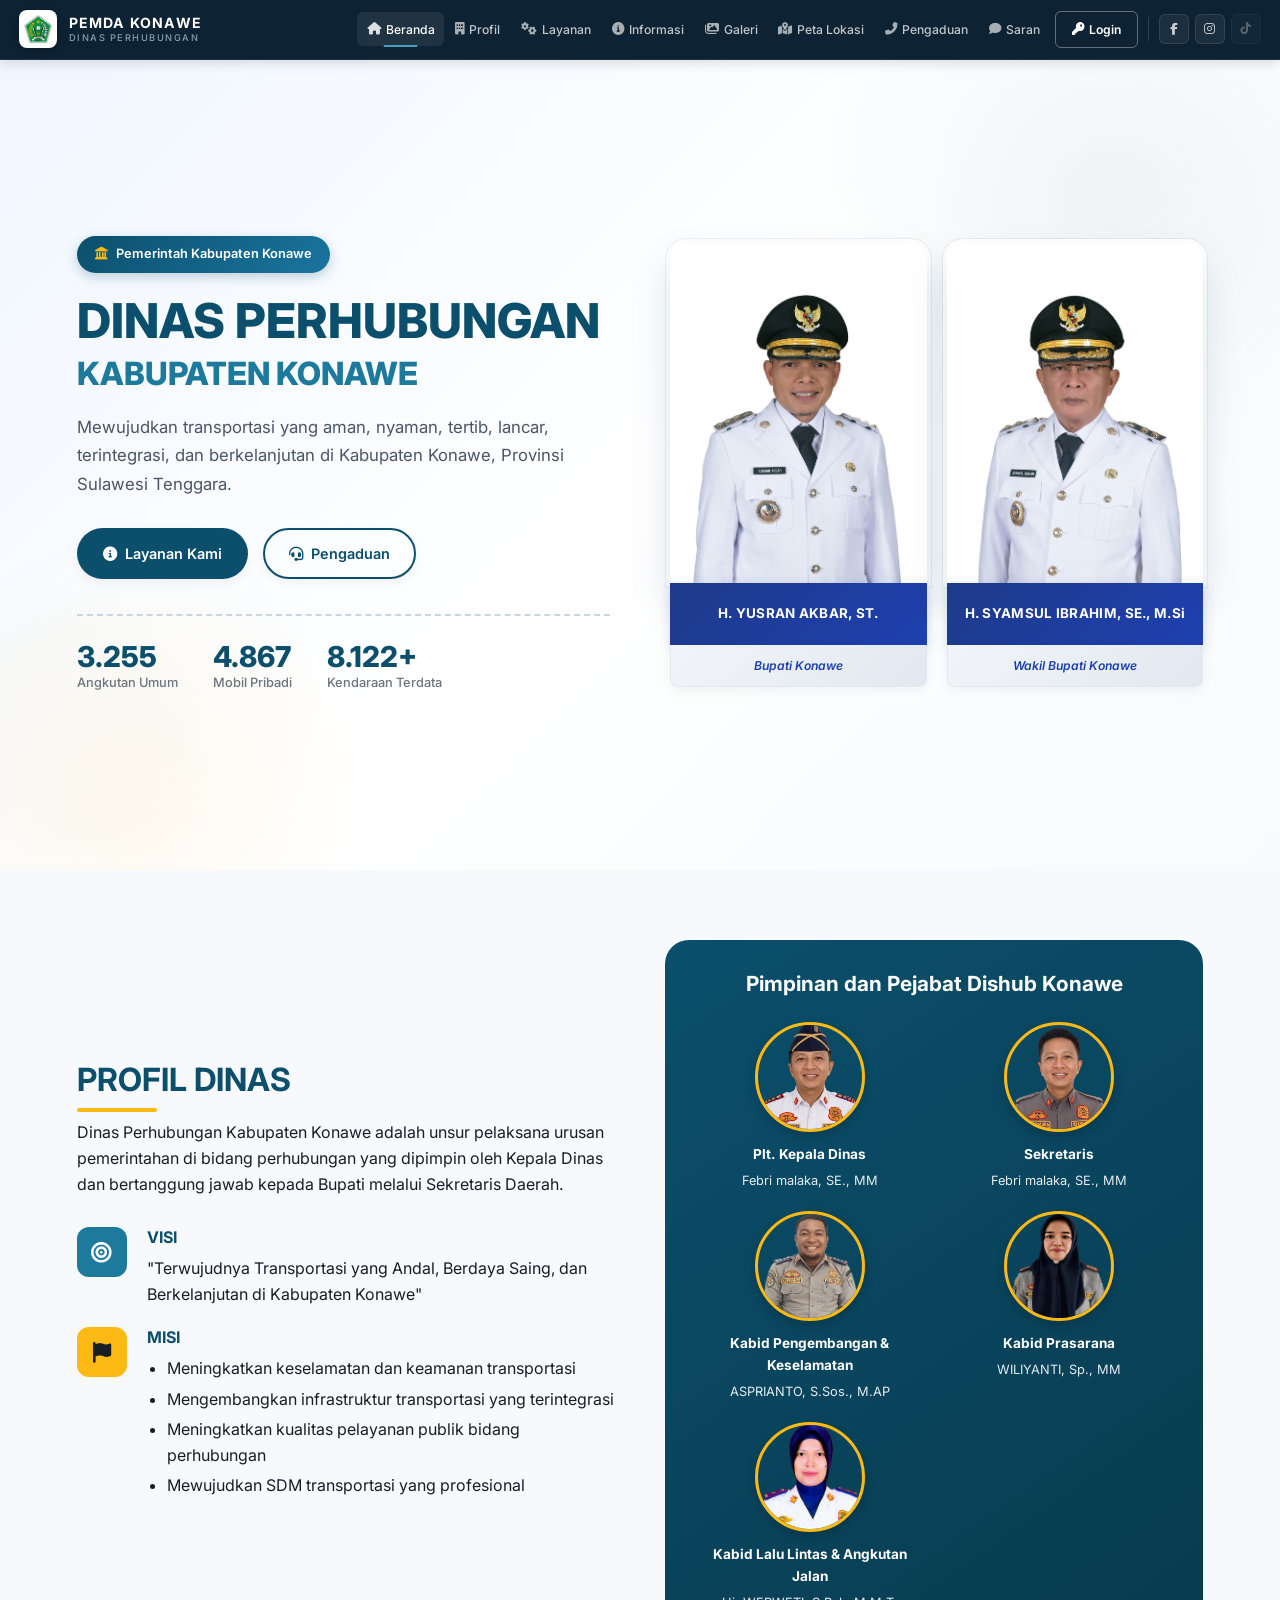
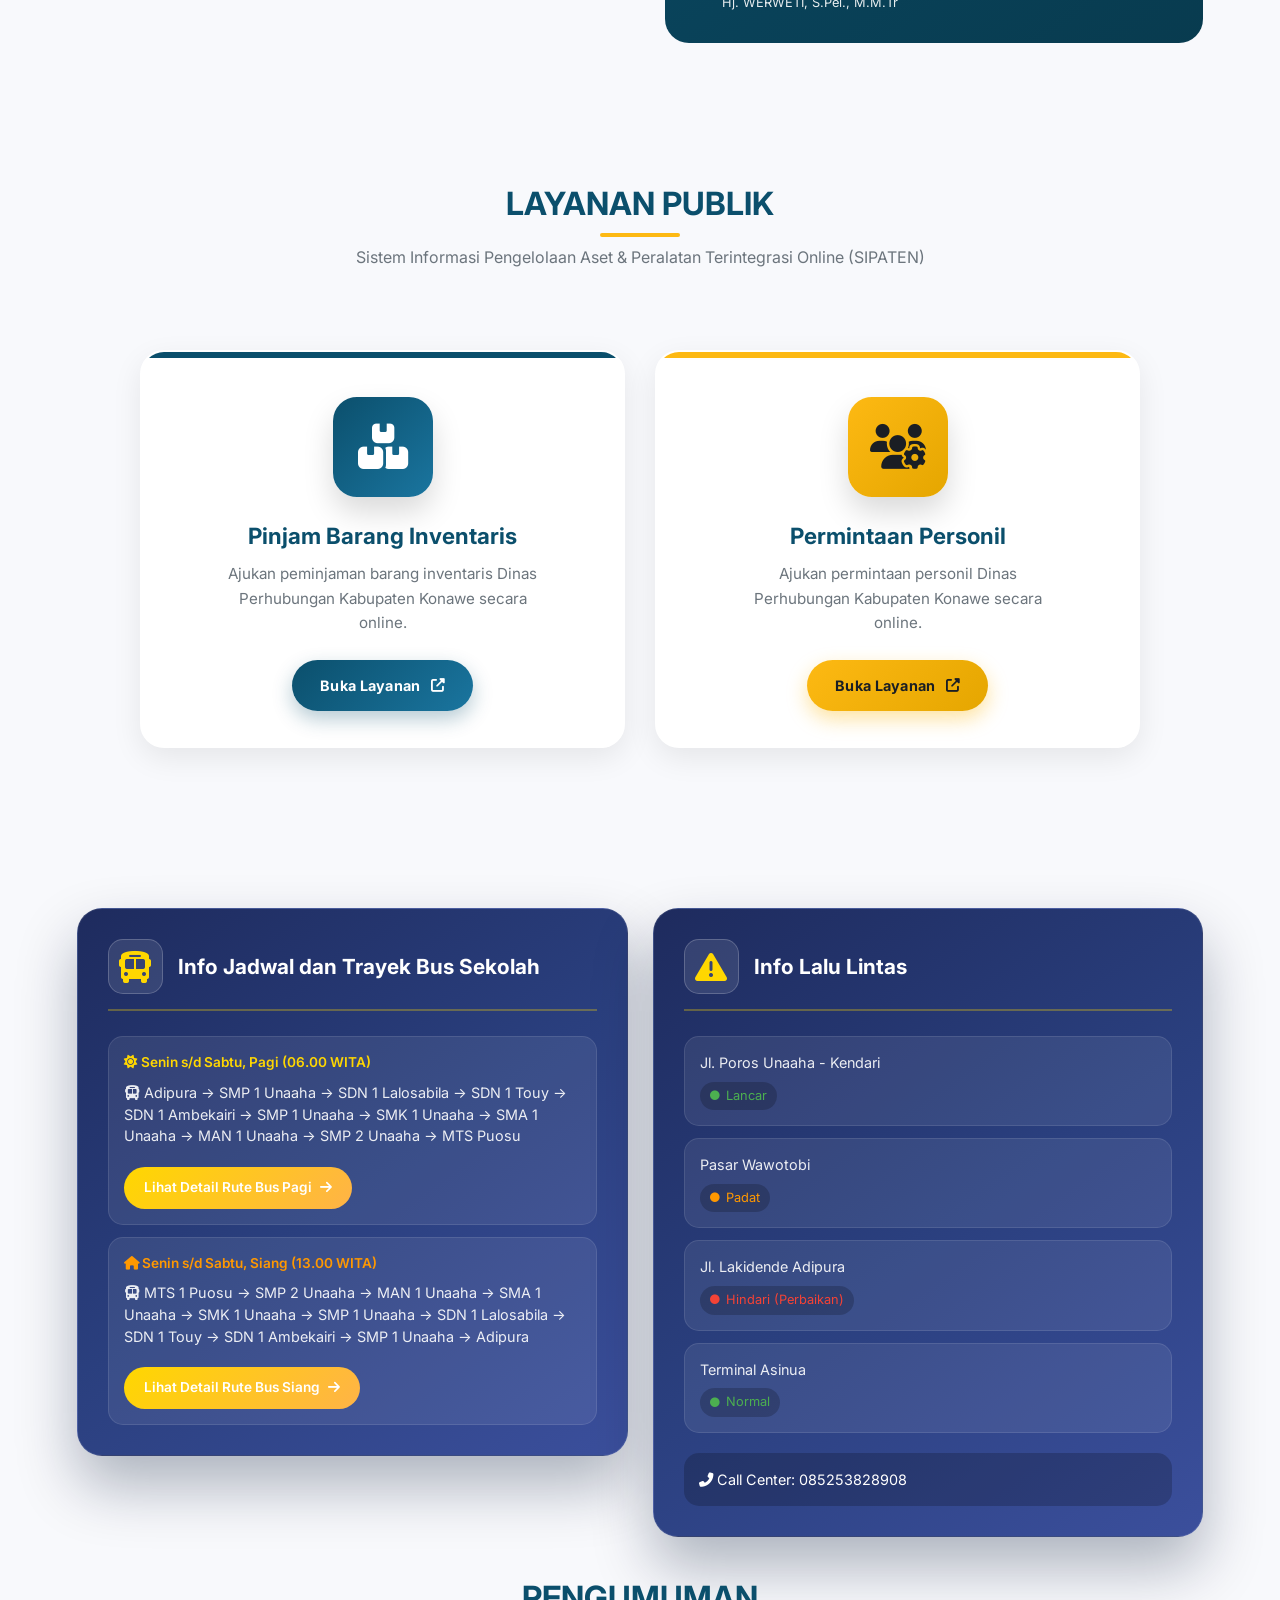
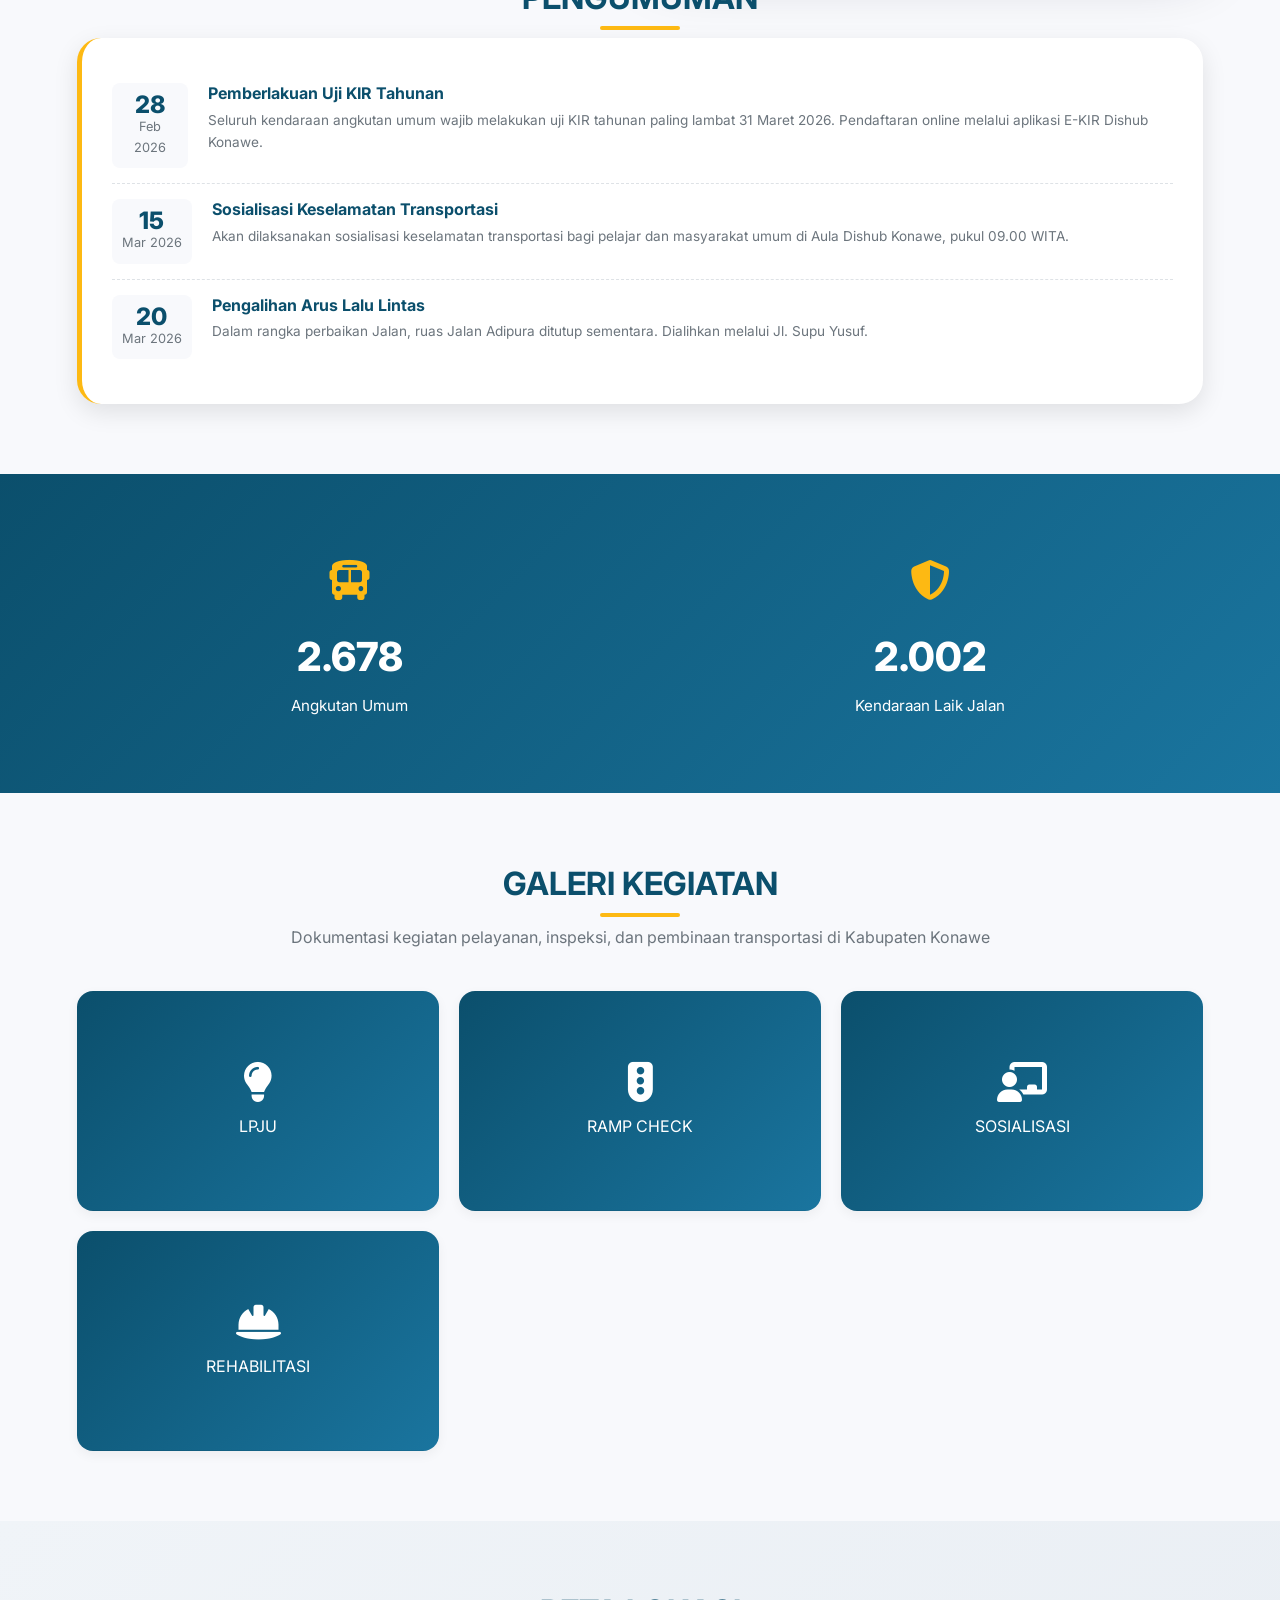
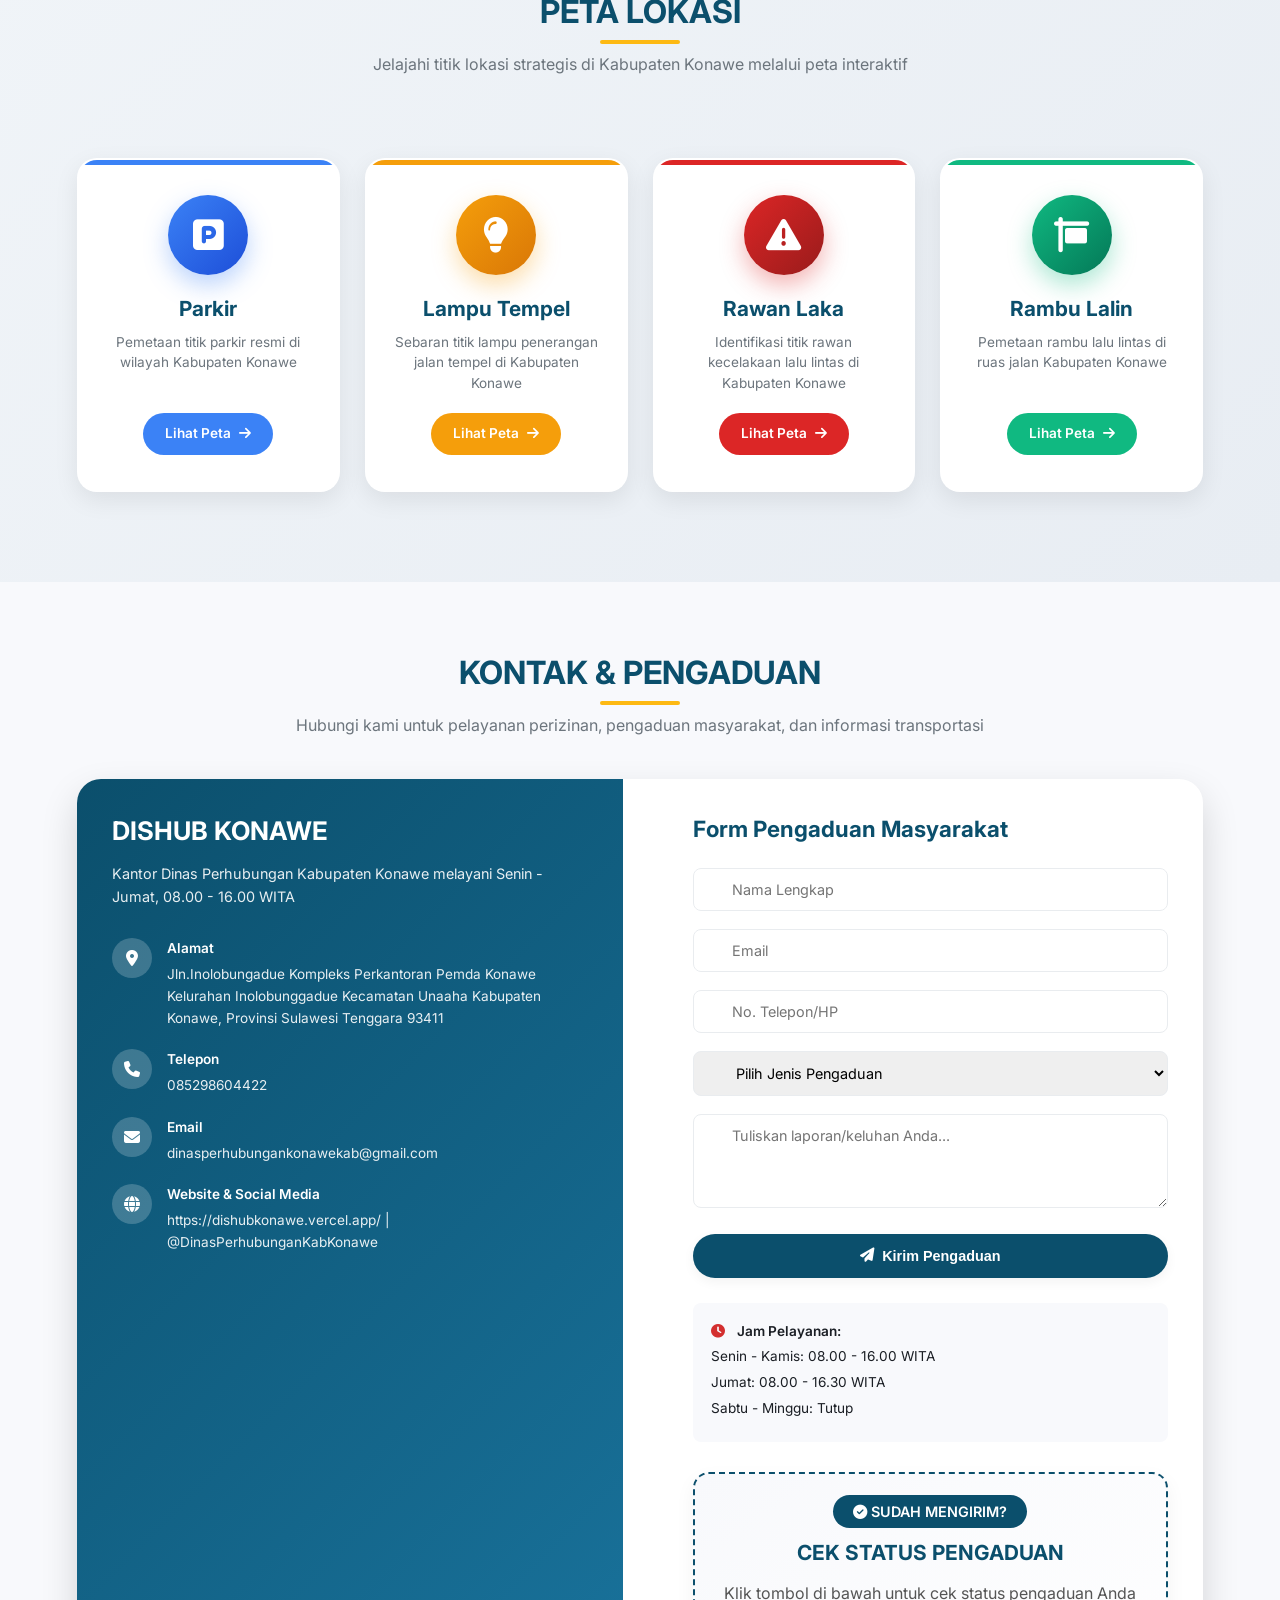
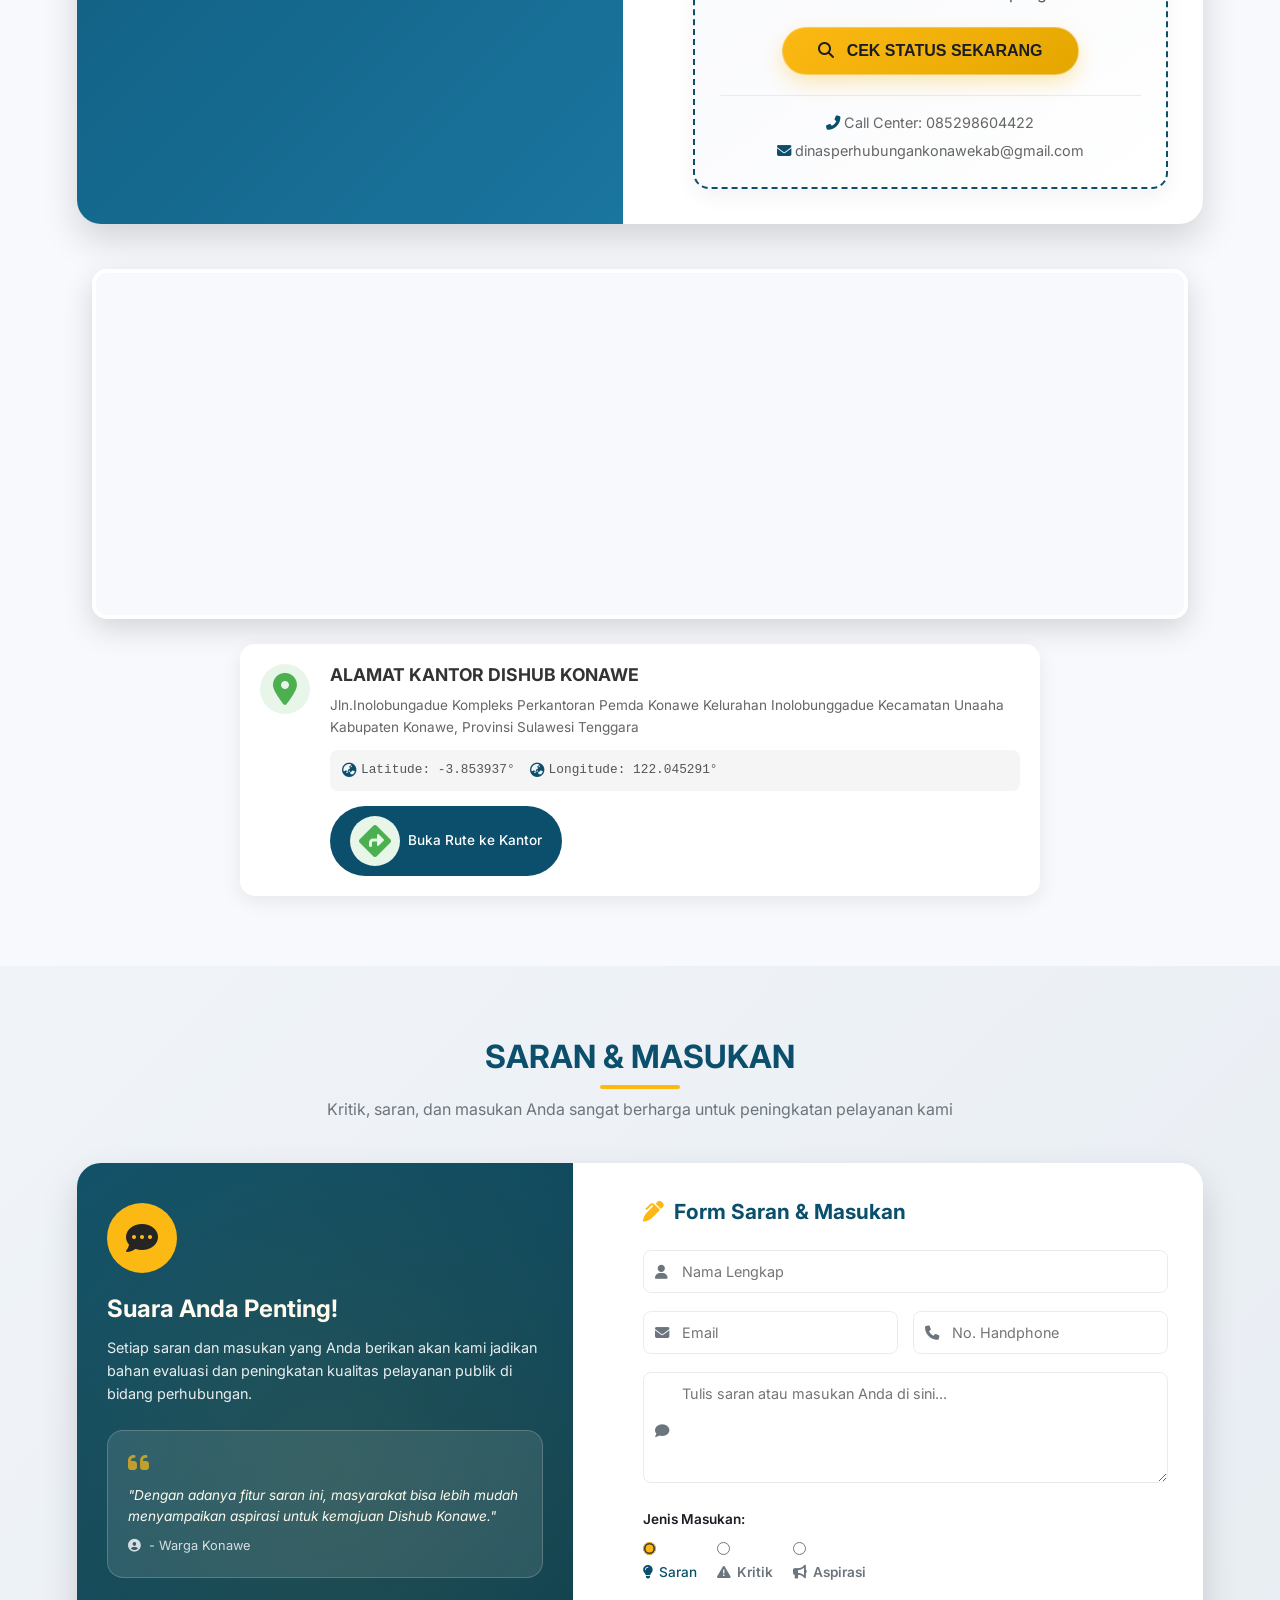
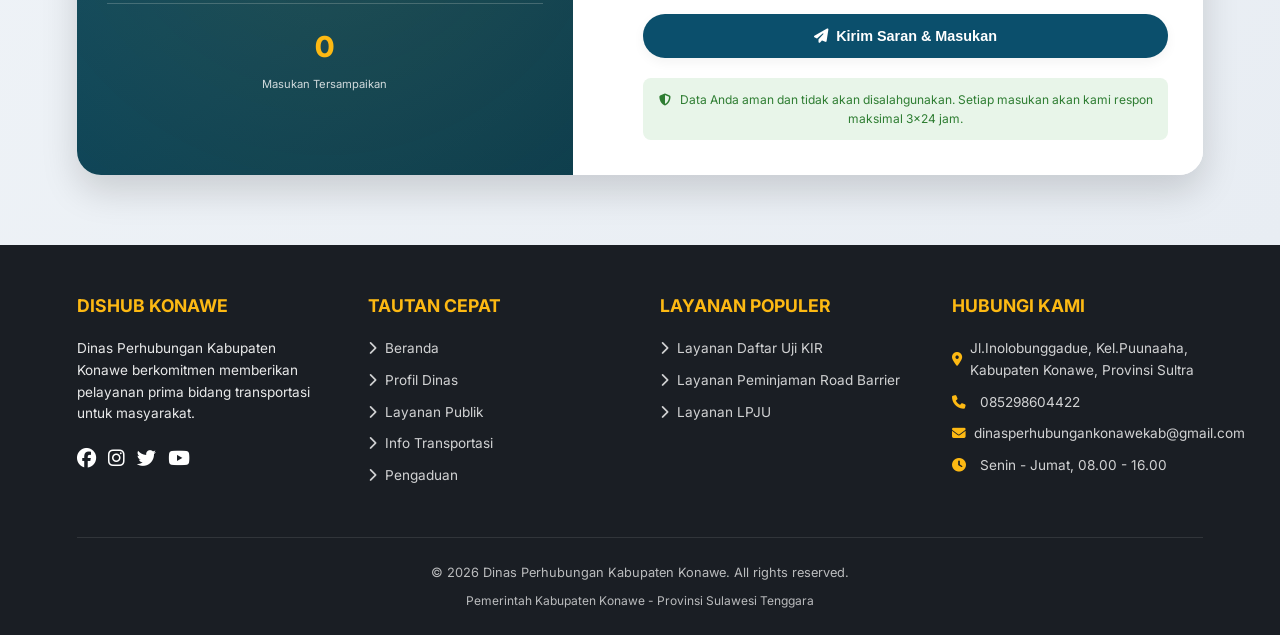
==== commit a793e018: "Update navbar index.html" ====
--- a/index.html
+++ b/index.html
@@ -24,57 +24,115 @@
 </head>
 <body>
 
-  <!-- ==================== NAVBAR ==================== -->
-  <nav class="navbar">
+  <!-- ==================== NAVBAR MODERN PREMIUM ==================== -->
+  <nav class="navbar" id="navbar">
     <div class="nav-container">
+
+      <!-- Logo Area -->
       <div class="logo-area">
-        <img src="img/LOGO KONAWE.png" alt="Logo Pemda Konawe" class="logo-konawe" id="logoKonawe">
+        <div class="logo-wrapper">
+          <img src="img/LOGO KONAWE.png" alt="Logo Pemda Konawe" class="logo-konawe" id="logoKonawe">
+        </div>
         <div class="brand-text">
-          <span class="pemda-title">Pemda Konawe</span>
+          <span class="pemda-title">PEMDA KONAWE</span>
           <span class="pemda-sub">Dinas Perhubungan</span>
         </div>
       </div>
 
+      <!-- Toggle Mobile -->
       <button class="nav-toggle" id="navToggle" aria-label="Menu">
         <i class="fas fa-bars"></i>
       </button>
 
+      <!-- Nav Menu -->
       <ul class="nav-menu" id="navMenu">
-        <li><a href="#home" class="nav-link"><i class="fas fa-home"></i> Beranda</a></li>
-        <li><a href="#profil" class="nav-link"><i class="fas fa-building"></i> Profil</a></li>
-        <li><a href="#layanan" class="nav-link"><i class="fas fa-cogs"></i> Layanan</a></li>
-        <li><a href="#info" class="nav-link"><i class="fas fa-info-circle"></i> Informasi</a></li>
-        <li><a href="#galeri" class="nav-link"><i class="fas fa-images"></i> Galeri</a></li>
-        <li><a href="#peta-lokasi" class="nav-link"><i class="fas fa-map-marked-alt"></i> Peta Lokasi</a></li>
-        <li><a href="#kontak" class="nav-link"><i class="fas fa-phone-alt"></i> Pengaduan</a></li>
-        <li><a href="#saran" class="nav-link"><i class="fas fa-comment"></i> Saran</a></li>
-        <li><a href="https://siramal.bikinaplikasi.site/login" class="nav-link"><i class="fas fa-key"></i> login</a></li>
-
+        <li>
+          <a href="#home" class="nav-link">
+            <i class="fas fa-home"></i>
+            <span>Beranda</span>
+          </a>
+        </li>
+        <li>
+          <a href="#profil" class="nav-link">
+            <i class="fas fa-building"></i>
+            <span>Profil</span>
+          </a>
+        </li>
+        <li>
+          <a href="#layanan" class="nav-link">
+            <i class="fas fa-cogs"></i>
+            <span>Layanan</span>
+          </a>
+        </li>
+        <li>
+          <a href="#info" class="nav-link">
+            <i class="fas fa-info-circle"></i>
+            <span>Informasi</span>
+          </a>
+        </li>
+        <li>
+          <a href="#galeri" class="nav-link">
+            <i class="fas fa-images"></i>
+            <span>Galeri</span>
+          </a>
+        </li>
+        <li>
+          <a href="#peta-lokasi" class="nav-link">
+            <i class="fas fa-map-marked-alt"></i>
+            <span>Peta Lokasi</span>
+          </a>
+        </li>
+        <li>
+          <a href="#kontak" class="nav-link">
+            <i class="fas fa-phone-alt"></i>
+            <span>Pengaduan</span>
+          </a>
+        </li>
+        <li>
+          <a href="#saran" class="nav-link">
+            <i class="fas fa-comment"></i>
+            <span>Saran</span>
+          </a>
+        </li>
+        <li>
+          <a href="https://siramal.bikinaplikasi.site/login" class="nav-link nav-login" target="_blank">
+            <i class="fas fa-key"></i>
+            <span>Login</span>
+          </a>
+        </li>
+
+        <!-- Social Media -->
         <li class="social-nav-item">
           <div class="social-nav-icons">
-            <a href="https://www.facebook.com/profile.php?id=61578593407355" class="social-icon" id="fbIcon" target="_blank" title="Facebook Dinas Perhubungan Konawe">
+            <a href="https://www.facebook.com/profile.php?id=61578593407355" 
+               class="social-icon social-fb" 
+               target="_blank" 
+               title="Facebook Dinas Perhubungan Konawe">
               <i class="fab fa-facebook-f"></i>
               <span class="tooltip">Facebook</span>
             </a>
-            <a href="https://www.instagram.com/dinasperhubungankonawekab/" class="social-icon" id="igIcon" target="_blank" title="Instagram Dinas Perhubungan Konawe">
+            <a href="https://www.instagram.com/dinasperhubungankonawekab/" 
+               class="social-icon social-ig" 
+               target="_blank" 
+               title="Instagram Dinas Perhubungan Konawe">
               <i class="fab fa-instagram"></i>
               <span class="tooltip">Instagram</span>
             </a>
-            <span class="social-icon inactive" title="TikTok Dinas Perhubungan Konawe (Segera Hadir)">
+            <span class="social-icon social-tt inactive" title="TikTok Dinas Perhubungan Konawe (Segera Hadir)">
               <i class="fab fa-tiktok"></i>
               <span class="tooltip">TikTok (Segera)</span>
             </span>
           </div>
         </li>
       </ul>
+
     </div>
   </nav>
 
-  <!-- ==================== HERO SECTION (BUPATI & WAKIL BUPATI) ==================== -->
+  <!-- ==================== HERO SECTION ==================== -->
   <header id="home" class="hero-bg">
     <div class="hero-container">
 
-      <!-- Kolom Kiri: Teks -->
       <div class="hero-text" data-aos="fade-right">
         <span class="hero-badge">
           <i class="fas fa-landmark"></i> Pemerintah Kabupaten Konawe
@@ -106,7 +164,6 @@
         </div>
       </div>
 
-      <!-- Kolom Kanan: Foto Bupati & Wakil Bupati -->
       <div class="hero-leaders" data-aos="fade-left">
         <div class="leader-card">
           <div class="leader-photo">
@@ -195,46 +252,6 @@
   </section>
 
   <!-- ==================== LAYANAN PUBLIK ==================== -->
-  <!-- <section id="layanan" class="bg-light">
-    <div class="section-header" data-aos="fade-up">
-      <h2 class="text-center">LAYANAN PUBLIK</h2>
-      <p class="section-subtitle">Pelayanan prima bidang perhubungan untuk masyarakat Kabupaten Konawe</p>
-    </div>
-
-    <div class="layanan-grid">
-      <div class="layanan-card" data-aos="fade-up" data-aos-delay="100">
-        <div class="layanan-icon"><i class="fas fa-id-card"></i></div>
-        <h3>Uji KIR Kendaraan</h3>
-        <p>Pengujian berkala kendaraan bermotor untuk memenuhi persyaratan teknis dan laik jalan.</p>
-        <div class="layanan-footer">
-          <span class="layanan-tag gratis">Gratis</span>
-          <a href="PelayananUjiKir.html" class="layanan-detail"><i class="fas fa-arrow-right"></i></a>
-        </div>
-      </div>
-
-      <div class="layanan-card" data-aos="fade-up" data-aos-delay="200">
-        <div class="layanan-icon"><i class="fas fa-road"></i></div>
-        <h3>Izin Peminjaman Road Barrier</h3>
-        <p>Penerbitan izin Peminjaman Road Barrier/Pembatas Jalan.</p>
-        <div class="layanan-footer">
-          <span class="layanan-tag">Gratis</span>
-          <a href="Barrier.html" class="layanan-detail"><i class="fas fa-arrow-right"></i></a>
-        </div>
-      </div>
-
-      <div class="layanan-card" data-aos="fade-up" data-aos-delay="400">
-        <div class="layanan-icon"><i class="fas fa-lightbulb"></i></div>
-        <h3>Layanan Pemeliharaan dan Perbaikan LPJU</h3>
-        <p>Rekomendasi teknis untuk Pemeliharaan dan Perbaikan LPJU.</p>
-        <div class="layanan-footer">
-          <span class="layanan-tag gratis">Gratis</span>
-          <a href="layanan-LPJU.html" class="layanan-detail"><i class="fas fa-arrow-right"></i></a>
-        </div>
-      </div>
-    </div>
-  </section> -->
-
-    <!-- ==================== LAYANAN PUBLIK (BARU) ==================== -->
   <section id="layanan" class="bg-light">
     <div class="section-header" data-aos="fade-up">
       <h2 class="text-center">LAYANAN PUBLIK</h2>
@@ -242,7 +259,6 @@
     </div>
 
     <div class="sipaten-grid">
-      <!-- Tombol: Pinjam Barang Inventaris -->
       <a href="https://siramal.bikinaplikasi.site/layanan/peminjaman-barang" 
          target="_blank" 
          rel="noopener noreferrer"
@@ -259,7 +275,6 @@
         </span>
       </a>
 
-      <!-- Tombol: Permintaan Personil -->
       <a href="https://siramal.bikinaplikasi.site/layanan/permintaan-personel" 
          target="_blank" 
          rel="noopener noreferrer"
@@ -277,7 +292,6 @@
       </a>
     </div>
   </section>
-
 
   <!-- ==================== INFORMASI PUBLIK ==================== -->
   <section id="info">
@@ -653,15 +667,15 @@
   </a>
 
   <!-- ==================== MODAL PREVIEW FOTO PEJABAT ==================== -->
-<div class="foto-modal" id="fotoModal">
-  <span class="foto-modal-close" id="fotoModalClose">
-    <i class="fas fa-times"></i>
-  </span>
-  <div class="foto-modal-content">
-    <img src="" alt="Preview Foto Pejabat" id="fotoModalImg">
-    <div class="foto-modal-caption" id="fotoModalCaption"></div>
+  <div class="foto-modal" id="fotoModal">
+    <span class="foto-modal-close" id="fotoModalClose">
+      <i class="fas fa-times"></i>
+    </span>
+    <div class="foto-modal-content">
+      <img src="" alt="Preview Foto Pejabat" id="fotoModalImg">
+      <div class="foto-modal-caption" id="fotoModalCaption"></div>
+    </div>
   </div>
-</div>
 
   <!-- AOS JS -->
   <script src="https://unpkg.com/aos@2.3.1/dist/aos.js"></script>
--- a/style.css
+++ b/style.css
@@ -115,237 +115,280 @@
 .btn-submit { width: 100%; background: var(--primary); }
 .btn-submit:hover { background: var(--secondary); color: var(--dark); }
 
-/* ============================================ */
-/* ============ NAVBAR STYLE LPJU ============= */
-/* ============================================ */
+/* ============================================================ */
+/* ============== NAVBAR PROFESIONAL ELEGAN ================== */
+/* ============================================================ */
 .navbar {
-  background: linear-gradient(135deg, #0b2b3b 0%, #1a4a5f 100%);
-  box-shadow: 0 4px 12px rgba(0,0,0,0.1);
+  background: #0d2233;
+  box-shadow: 0 2px 12px rgba(0, 0, 0, 0.15);
   position: sticky;
   top: 0;
   z-index: 1000;
   width: 100%;
   padding: 0;
-  border-bottom: 3px solid var(--secondary);
-}
-
+  border-bottom: 1px solid rgba(255, 255, 255, 0.08);
+  transition: all 0.3s ease;
+}
+
+.navbar.scrolled {
+  background: #0a1a26;
+  box-shadow: 0 4px 20px rgba(0, 0, 0, 0.25);
+}
+
+/* ===== CONTAINER 1 BARIS ===== */
 .nav-container {
-  max-width: 1600px;
+  max-width: 100%;
   margin: 0 auto;
-  padding: 0.8rem 2rem;
+  padding: 0.7rem 1.5rem;
   display: flex;
   justify-content: space-between;
   align-items: center;
-  flex-wrap: wrap;
+  flex-wrap: nowrap;
   gap: 1rem;
-}
-
+  transition: all 0.3s ease;
+}
+
+.navbar.scrolled .nav-container {
+  padding: 0.55rem 1.5rem;
+}
+
+/* ===== LOGO AREA ===== */
 .logo-area {
   display: flex;
   align-items: center;
-  gap: 1rem;
-  flex-wrap: wrap;
+  gap: 0.75rem;
   flex-shrink: 0;
+  text-decoration: none;
+}
+
+.logo-wrapper {
+  display: flex;
+  align-items: center;
+  flex-shrink: 0;
 }
 
 .logo-konawe {
-  height: 55px;
+  height: 42px;
   width: auto;
   object-fit: contain;
   background: white;
-  border-radius: 12px;
-  padding: 5px;
-  box-shadow: 0 2px 5px rgba(0,0,0,0.1);
+  border-radius: 8px;
+  padding: 4px;
+  box-shadow: 0 2px 8px rgba(0, 0, 0, 0.2);
   transition: transform 0.3s ease;
 }
 
-.logo-konawe:hover { transform: scale(1.05); }
-
-.brand-text { display: flex; flex-direction: column; }
+.logo-konawe:hover {
+  transform: scale(1.04);
+}
+
+.brand-text {
+  display: flex;
+  flex-direction: column;
+  line-height: 1.15;
+}
 
 .pemda-title {
   font-weight: 700;
-  font-size: 1.3rem;
-  letter-spacing: 1px;
-  color: #ffd966;
-  line-height: 1.2;
+  font-size: 0.95rem;
+  letter-spacing: 1.2px;
+  color: #ffffff;
+  white-space: nowrap;
+  transition: color 0.3s ease;
 }
 
 .pemda-sub {
-  font-size: 0.75rem;
-  color: #e2e8f0;
+  font-size: 0.62rem;
+  color: #8b9cb3;
   font-weight: 500;
-}
-
+  letter-spacing: 1.5px;
+  text-transform: uppercase;
+  margin-top: 2px;
+  white-space: nowrap;
+  transition: color 0.3s ease;
+}
+
+.logo-area:hover .pemda-sub {
+  color: #ffffff;
+}
+
+/* ===== NAV MENU ===== */
 .nav-menu {
   display: flex;
   align-items: center;
-  gap: 0.6rem;
+  gap: 0.2rem;
   list-style: none;
   margin: 0;
   padding: 0;
-  transition: all 0.3s ease;
-  flex-wrap: wrap;
-}
-
-.nav-menu > li { display: flex; align-items: center; }
-
+  flex-wrap: nowrap;
+  flex-shrink: 1;
+  min-width: 0;
+}
+
+.nav-menu > li {
+  display: flex;
+  align-items: center;
+  position: relative;
+  flex-shrink: 0;
+}
+
+/* Nav Link - Clean & Elegant */
 .nav-link {
-  color: white;
+  color: rgba(255, 255, 255, 0.75);
   text-decoration: none;
+  font-weight: 500;
+  padding: 0.5rem 0.75rem;
+  border-radius: 6px;
+  transition: all 0.2s ease;
+  display: flex;
+  align-items: center;
+  gap: 6px;
+  font-size: 0.8rem;
+  white-space: nowrap;
+  position: relative;
+}
+
+.nav-link i {
+  font-size: 0.82rem;
+  opacity: 0.85;
+  transition: opacity 0.2s ease;
+}
+
+/* Hover Effect - Simple & Professional */
+.nav-link:hover {
+  color: #ffffff;
+  background: rgba(255, 255, 255, 0.06);
+}
+
+.nav-link:hover i {
+  opacity: 1;
+}
+
+/* Active State - Underline halus */
+.nav-link.active {
+  color: #ffffff;
+  background: rgba(255, 255, 255, 0.08);
+}
+
+.nav-link.active::after {
+  content: '';
+  position: absolute;
+  bottom: -1px;
+  left: 50%;
+  transform: translateX(-50%);
+  width: 40%;
+  height: 2px;
+  background: #4a9dbf;
+  border-radius: 2px;
+}
+
+/* ===== LOGIN BUTTON - Outline Elegant ===== */
+.nav-link.nav-login {
+  background: transparent;
+  color: #ffffff;
+  border: 1.5px solid rgba(255, 255, 255, 0.35);
   font-weight: 600;
-  padding: 0.5rem 0.95rem;
-  border-radius: 30px;
-  transition: 0.2s;
-  display: flex;
-  align-items: center;
-  gap: 6px;
-  font-size: 0.9rem;
-  white-space: nowrap;
-}
-
-.nav-link i { font-size: 0.95rem; }
-
-.nav-link:hover,
-.nav-link.active {
-  background-color: #ffb347;
-  color: #0a2f3b;
-  transform: translateY(-2px);
-}
-
-.nav-toggle {
-  display: none;
-  background: transparent;
-  border: none;
-  font-size: 1.8rem;
-  color: white;
-  cursor: pointer;
-  padding: 0.5rem;
-}
-
-/* ============================================ */
-/* ========= SOCIAL MEDIA ICONS =============== */
-/* ============================================ */
+  padding: 0.48rem 1rem;
+  margin-left: 4px;
+}
+
+.nav-link.nav-login:hover {
+  background: #ffffff;
+  color: #0d2233;
+  border-color: #ffffff;
+}
+
+.nav-link.nav-login i {
+  opacity: 1;
+}
+
+/* ===== SOCIAL MEDIA ICONS - Minimalis ===== */
 .social-nav-item {
   display: flex;
   align-items: center;
-  padding: 0 5px !important;
-  margin: 0 !important;
+  padding: 0 !important;
+  margin: 0 0 0 10px !important;
   position: relative;
-  margin-left: 10px !important;
+  flex-shrink: 0;
 }
 
 .social-nav-item::before {
   content: '';
-  width: 2px;
-  height: 28px;
-  background: linear-gradient(to bottom, transparent, #ffb347, transparent);
-  opacity: 0.4;
-  margin-right: 10px;
+  width: 1px;
+  height: 24px;
+  background: rgba(255, 255, 255, 0.15);
+  margin-right: 12px;
   flex-shrink: 0;
 }
 
 .social-nav-icons {
   display: flex;
   align-items: center;
-  gap: 8px;
+  gap: 6px;
 }
 
 .social-nav-icons .social-icon {
   display: flex;
   align-items: center;
   justify-content: center;
-  width: 34px;
-  height: 34px;
-  border-radius: 50%;
+  width: 32px;
+  height: 32px;
+  border-radius: 6px;
   text-decoration: none;
-  font-size: 0.9rem;
-  transition: all 0.4s cubic-bezier(0.34, 1.56, 0.64, 1);
+  font-size: 0.8rem;
+  transition: all 0.2s ease;
   position: relative;
-  overflow: hidden;
-  background: transparent;
-  border: 2px solid rgba(255, 255, 255, 0.25);
-  color: white;
+  background: rgba(255, 255, 255, 0.06);
+  border: 1px solid rgba(255, 255, 255, 0.1);
+  color: rgba(255, 255, 255, 0.75);
   flex-shrink: 0;
   cursor: pointer;
 }
 
-.social-nav-icons .social-icon::before {
-  content: '';
-  position: absolute;
-  inset: 0;
-  border-radius: 50%;
-  opacity: 0;
-  transition: all 0.4s ease;
-  transform: scale(0.8);
-}
-
-.social-nav-icons .social-icon#fbIcon::before { background: linear-gradient(135deg, #1877f2, #0d65d9); }
-.social-nav-icons .social-icon#igIcon::before { background: linear-gradient(135deg, #f09433, #e6683c, #dc2743, #cc2366, #bc1888); }
-.social-nav-icons .social-icon#ttIcon::before { background: linear-gradient(135deg, #000000, #25f4ee, #fe2c55); }
-
-.social-nav-icons .social-icon:hover::before { opacity: 1; transform: scale(1); }
-
 .social-nav-icons .social-icon:hover {
-  transform: translateY(-3px) scale(1.05);
-  border-color: transparent;
-  box-shadow: 0 8px 25px rgba(0, 0, 0, 0.2);
-}
-
-.social-nav-icons .social-icon:hover i { color: white; z-index: 1; position: relative; }
+  background: rgba(255, 255, 255, 0.12);
+  border-color: rgba(255, 255, 255, 0.25);
+  color: #ffffff;
+  transform: translateY(-1px);
+}
 
 .social-nav-icons .social-icon i {
-  font-size: 0.9rem;
-  transition: all 0.4s ease;
-  z-index: 1;
-  position: relative;
-}
-
-.social-nav-icons .social-icon::after {
-  content: '';
-  position: absolute;
-  inset: -3px;
-  border-radius: 50%;
-  background: inherit;
-  opacity: 0;
-  filter: blur(8px);
-  transition: all 0.4s ease;
-  z-index: -1;
-}
-
-.social-nav-icons .social-icon:hover::after { opacity: 0.5; }
-.social-nav-icons .social-icon#fbIcon:hover::after { background: #1877f2; }
-.social-nav-icons .social-icon#igIcon:hover::after { background: #dc2743; }
-.social-nav-icons .social-icon#ttIcon:hover::after { background: #25f4ee; }
+  font-size: 0.8rem;
+  transition: color 0.2s ease;
+}
 
 .social-nav-icons .social-icon.inactive {
   cursor: not-allowed;
-  opacity: 0.6;
-  border-style: dashed;
+  opacity: 0.4;
 }
 
 .social-nav-icons .social-icon.inactive:hover {
   transform: none;
-  box-shadow: none;
-  border-color: rgba(255, 255, 255, 0.25);
-}
-
+  background: rgba(255, 255, 255, 0.06);
+  border-color: rgba(255, 255, 255, 0.1);
+  color: rgba(255, 255, 255, 0.75);
+}
+
+/* Tooltip Sederhana */
 .social-nav-icons .social-icon .tooltip {
   position: absolute;
-  bottom: calc(100% + 10px);
+  bottom: calc(100% + 8px);
   left: 50%;
-  transform: translateX(-50%) scale(0.8);
-  background: #1a1e24;
-  color: white;
-  padding: 4px 12px;
-  border-radius: 6px;
-  font-size: 0.65rem;
+  transform: translateX(-50%) translateY(4px);
+  background: #0a1a26;
+  color: #ffffff;
+  padding: 5px 10px;
+  border-radius: 5px;
+  font-size: 0.68rem;
   font-weight: 500;
   white-space: nowrap;
   opacity: 0;
   visibility: hidden;
-  transition: all 0.3s ease;
+  transition: all 0.2s ease;
   pointer-events: none;
+  box-shadow: 0 4px 12px rgba(0, 0, 0, 0.3);
+  border: 1px solid rgba(255, 255, 255, 0.1);
+  z-index: 999;
 }
 
 .social-nav-icons .social-icon .tooltip::after {
@@ -354,30 +397,329 @@
   top: 100%;
   left: 50%;
   transform: translateX(-50%);
-  border: 5px solid transparent;
-  border-top-color: #1a1e24;
+  border: 4px solid transparent;
+  border-top-color: #0a1a26;
 }
 
 .social-nav-icons .social-icon:hover .tooltip {
   opacity: 1;
   visibility: visible;
-  transform: translateX(-50%) scale(1);
-}
-
-@keyframes pulseSocial {
-  0%, 100% { transform: scale(1); }
-  50% { transform: scale(1.05); }
-}
-
-.social-nav-icons .social-icon:active { animation: pulseSocial 0.3s ease; }
-
-/* ============================================ */
-/* ===== HERO SECTION (BUPATI & WAKIL) ======== */
+  transform: translateX(-50%) translateY(0);
+}
+
+/* ===== NAV TOGGLE (MOBILE) ===== */
+.nav-toggle {
+  display: none;
+  background: rgba(255, 255, 255, 0.06);
+  border: 1px solid rgba(255, 255, 255, 0.15);
+  font-size: 1.1rem;
+  color: #ffffff;
+  cursor: pointer;
+  padding: 0.5rem 0.7rem;
+  border-radius: 6px;
+  transition: all 0.2s ease;
+  flex-shrink: 0;
+}
+
+.nav-toggle:hover {
+  background: rgba(255, 255, 255, 0.12);
+  border-color: rgba(255, 255, 255, 0.3);
+}
+
+/* ============================================================ */
+/* ===== RESPONSIVE NAVBAR ==================================== */
+/* ============================================================ */
+
+/* Laptop kecil */
+@media (max-width: 1400px) {
+  .nav-container {
+    padding: 0.65rem 1.2rem;
+    gap: 0.7rem;
+  }
+  .nav-link {
+    padding: 0.45rem 0.6rem;
+    font-size: 0.76rem;
+    gap: 5px;
+  }
+  .nav-link i {
+    font-size: 0.78rem;
+  }
+  .nav-menu {
+    gap: 0.1rem;
+  }
+  .logo-konawe {
+    height: 38px;
+  }
+  .pemda-title {
+    font-size: 0.88rem;
+  }
+  .pemda-sub {
+    font-size: 0.58rem;
+  }
+  .social-nav-icons .social-icon {
+    width: 30px;
+    height: 30px;
+    font-size: 0.75rem;
+  }
+  .social-nav-icons .social-icon i {
+    font-size: 0.75rem;
+  }
+  .social-nav-item {
+    margin-left: 8px !important;
+  }
+  .social-nav-item::before {
+    margin-right: 10px;
+  }
+}
+
+/* Tablet besar */
+@media (max-width: 1250px) {
+  .nav-container {
+    padding: 0.6rem 1rem;
+    gap: 0.5rem;
+  }
+  .nav-link {
+    padding: 0.45rem 0.55rem;
+    font-size: 0.74rem;
+    gap: 4px;
+  }
+  .nav-link i {
+    font-size: 0.75rem;
+  }
+  .logo-konawe {
+    height: 36px;
+    padding: 3px;
+  }
+  .pemda-title {
+    font-size: 0.85rem;
+    letter-spacing: 1px;
+  }
+  .pemda-sub {
+    font-size: 0.55rem;
+    letter-spacing: 1.2px;
+  }
+  .nav-link.nav-login {
+    padding: 0.42rem 0.8rem;
+  }
+  .social-nav-icons .social-icon {
+    width: 28px;
+    height: 28px;
+    font-size: 0.72rem;
+  }
+  .social-nav-icons .social-icon i {
+    font-size: 0.72rem;
+  }
+}
+
+/* Tablet - Sembunyikan brand text */
+@media (max-width: 1150px) {
+  .nav-container {
+    padding: 0.55rem 0.9rem;
+  }
+  .brand-text {
+    display: none;
+  }
+  .nav-link {
+    padding: 0.42rem 0.5rem;
+    font-size: 0.72rem;
+    gap: 4px;
+  }
+  .nav-link i {
+    font-size: 0.73rem;
+  }
+  .nav-link.nav-login {
+    padding: 0.42rem 0.75rem;
+  }
+  .social-nav-icons .social-icon {
+    width: 26px;
+    height: 26px;
+    font-size: 0.68rem;
+  }
+  .social-nav-icons .social-icon i {
+    font-size: 0.68rem;
+  }
+  .social-nav-item {
+    margin-left: 6px !important;
+  }
+  .social-nav-item::before {
+    margin-right: 8px;
+  }
+}
+
+/* ===== MOBILE & TABLET LANDSCAPE (≤992px) ===== */
+@media (max-width: 992px) {
+  .nav-container {
+    padding: 0.65rem 1rem;
+    flex-wrap: wrap;
+  }
+  .logo-konawe {
+    height: 40px;
+  }
+  .brand-text {
+    display: flex;
+  }
+  .pemda-title {
+    font-size: 0.95rem;
+  }
+  .pemda-sub {
+    font-size: 0.6rem;
+  }
+  .nav-toggle {
+    display: block;
+  }
+
+  /* ✅ FIX: top = 56px (pas dengan tinggi navbar mobile, tanpa gap) */
+  .nav-menu {
+    position: fixed;
+    top: 56px;
+    left: -100%;
+    width: 100%;
+    height: calc(100vh - 56px);
+    background: #0a1a26;
+    flex-direction: column;
+    align-items: stretch;
+    justify-content: flex-start;
+    padding: 1.5rem 1.2rem;
+    gap: 0.4rem;
+    transition: left 0.3s ease;
+    z-index: 999;
+    overflow-y: auto;
+    flex-wrap: nowrap;
+    border-top: none;              /* ✅ hilangkan border yang bikin garis */
+    margin: 0;                     /* ✅ hilangkan margin */
+  }
+
+  .nav-menu.active {
+    left: 0;
+  }
+
+  .nav-menu > li {
+    width: 100%;
+    justify-content: stretch;
+  }
+
+  .nav-link {
+    font-size: 0.9rem;
+    padding: 0.75rem 1rem;
+    width: 100%;
+    justify-content: flex-start;
+    border-radius: 8px;
+    gap: 10px;
+  }
+
+  .nav-link i {
+    font-size: 0.95rem;
+  }
+
+  .nav-link.active::after {
+    display: none;
+  }
+
+  .nav-link.nav-login {
+    margin-top: 8px;
+    margin-left: 0;
+    padding: 0.75rem 1rem;
+    justify-content: center;
+    border: 1.5px solid rgba(255, 255, 255, 0.35);
+  }
+
+  .social-nav-item {
+    width: 100%;
+    justify-content: center;
+    padding-top: 16px !important;
+    margin: 12px 0 0 0 !important;
+    border-top: 1px solid rgba(255, 255, 255, 0.1);
+  }
+
+  .social-nav-item::before {
+    display: none;
+  }
+
+  .social-nav-icons {
+    gap: 10px;
+    justify-content: center;
+    width: 100%;
+  }
+
+  .social-nav-icons .social-icon {
+    width: 42px;
+    height: 42px;
+    font-size: 1rem;
+  }
+
+  .social-nav-icons .social-icon i {
+    font-size: 1rem;
+  }
+
+  .social-nav-icons .social-icon .tooltip {
+    display: none;
+  }
+}
+
+/* Mobile Kecil (≤520px) */
+@media (max-width: 520px) {
+  .nav-container {
+    padding: 0.6rem 0.9rem;
+  }
+  .logo-konawe {
+    height: 38px;
+    padding: 3px;
+    border-radius: 7px;
+  }
+  .pemda-title {
+    font-size: 0.9rem;
+  }
+  .pemda-sub {
+    font-size: 0.56rem;
+    letter-spacing: 1.2px;
+  }
+
+  /* ✅ FIX: top = 54px, pas untuk layar kecil */
+  .nav-menu {
+    top: 54px;
+    height: calc(100vh - 54px);
+    padding: 1.2rem 1rem;
+  }
+  .nav-link {
+    font-size: 0.88rem;
+    padding: 0.7rem 0.9rem;
+  }
+  .social-nav-icons .social-icon {
+    width: 40px;
+    height: 40px;
+  }
+  .social-nav-icons .social-icon i {
+    font-size: 0.95rem;
+  }
+}
+
+/* Mobile Sangat Kecil (≤380px) */
+@media (max-width: 380px) {
+  .logo-konawe {
+    height: 34px;
+    padding: 3px;
+    border-radius: 6px;
+  }
+  .pemda-title {
+    font-size: 0.82rem;
+    letter-spacing: 0.8px;
+  }
+  .pemda-sub {
+    font-size: 0.52rem;
+    letter-spacing: 1px;
+  }
+  .nav-link {
+    font-size: 0.85rem;
+  }
+}
+
+/* ============================================ */
+/* ============ HERO SECTION ================== */
 /* ============================================ */
 .hero-bg {
   position: relative;
   width: 100%;
-  min-height: calc(100vh - 80px);
+  min-height: calc(100vh - 90px);
   background: linear-gradient(135deg, #f0f6ff 0%, #ffffff 50%, #f8fafc 100%);
   display: flex;
   align-items: center;
@@ -385,7 +727,6 @@
   overflow: hidden;
 }
 
-/* Ornamen dekoratif */
 .hero-bg::before {
   content: '';
   position: absolute;
@@ -508,32 +849,31 @@
   font-weight: 500;
 }
 
-/* ====== KOLOM KANAN: FOTO BUPATI & WAKIL ====== */
+/* ====== FOTO BUPATI & WAKIL ====== */
 .hero-leaders {
   display: grid;
   grid-template-columns: 1fr 1fr;
   gap: 20px;
-  align-items: stretch; /* ✅ kartu sama tinggi */
+  align-items: stretch;
 }
 
 .leader-card {
   display: flex;
   flex-direction: column;
   align-items: center;
-  justify-content: flex-end; /* ✅ isi menempel ke bawah */
+  justify-content: flex-end;
   height: 100%;
   transition: transform 0.4s cubic-bezier(0.34, 1.56, 0.64, 1);
 }
 
 .leader-card:hover { transform: translateY(-8px); }
 
-/* Foto: tinggi FIXED agar semua sama */
 .leader-photo {
   width: 100%;
   max-width: 260px;
-  height: 340px;                /* ✅ tinggi tetap */
+  height: 340px;
   background: white;
-  border-radius: 16px 16px 0 0; /* ✅ hanya atas yang rounded */
+  border-radius: 16px 16px 0 0;
   overflow: hidden;
   box-shadow:
     0 20px 40px rgba(11, 79, 108, 0.15),
@@ -559,7 +899,6 @@
   display: block;
 }
 
-/* Nama: tinggi FIXED agar sejajar walau beda baris */
 .leader-name {
   background: linear-gradient(135deg, #1e3a8a, #1e40af);
   color: white;
@@ -567,12 +906,12 @@
   font-size: clamp(0.7rem, 1.05vw, 0.9rem);
   text-align: center;
   padding: 12px 16px;
-  border-radius: 0;               /* ✅ sudut datar */
+  border-radius: 0;
   letter-spacing: 0.3px;
   line-height: 1.3;
   width: 100%;
   max-width: 260px;
-  min-height: 62px;               /* ✅ tinggi minimal 2 baris */
+  min-height: 62px;
   display: flex;
   align-items: center;
   justify-content: center;
@@ -587,7 +926,7 @@
   font-size: clamp(0.7rem, 0.95vw, 0.85rem);
   text-align: center;
   padding: 10px 16px;
-  border-radius: 0 0 8px 8px;      /* ✅ hanya bawah yang rounded */
+  border-radius: 0 0 8px 8px;
   border: 1px solid #e2e8f0;
   border-top: none;
   width: 100%;
@@ -646,7 +985,7 @@
   color: white;
   margin-bottom: 25px;
   font-size: 1.3rem;
-  text-align: center; /* ✅ TAMBAHAN: rata tengah di desktop */
+  text-align: center;
 }
 
 .struktur-grid { display: grid; grid-template-columns: repeat(2, 1fr); gap: 20px; }
@@ -762,6 +1101,159 @@
 }
 
 .layanan-detail:hover { background: #667eea; color: white; transform: translateX(5px); }
+
+/* ============================================ */
+/* ===== SIPATEN (LAYANAN PUBLIK BARU) ======== */
+/* ============================================ */
+.sipaten-grid {
+  display: grid;
+  grid-template-columns: repeat(2, 1fr);
+  gap: 30px;
+  max-width: 1000px;
+  margin: 0 auto;
+  padding: 40px 0 20px;
+}
+
+.sipaten-card {
+  display: flex;
+  flex-direction: column;
+  align-items: center;
+  text-align: center;
+  padding: 45px 30px 35px;
+  background: white;
+  border-radius: 24px;
+  text-decoration: none;
+  color: var(--dark);
+  box-shadow: 0 10px 30px rgba(0, 0, 0, 0.08);
+  transition: all 0.4s cubic-bezier(0.34, 1.56, 0.64, 1);
+  border: 2px solid transparent;
+  position: relative;
+  overflow: hidden;
+}
+
+.sipaten-card::before {
+  content: '';
+  position: absolute;
+  top: 0;
+  left: 0;
+  right: 0;
+  height: 6px;
+  background: var(--primary);
+  transition: height 0.4s ease;
+}
+
+.sipaten-card:hover {
+  transform: translateY(-12px);
+  box-shadow: 0 25px 50px rgba(0, 0, 0, 0.15);
+}
+
+.sipaten-card:hover::before {
+  height: 100%;
+  opacity: 0.06;
+}
+
+.sipaten-icon {
+  width: 100px;
+  height: 100px;
+  border-radius: 24px;
+  display: flex;
+  align-items: center;
+  justify-content: center;
+  margin-bottom: 24px;
+  transition: all 0.5s cubic-bezier(0.34, 1.56, 0.64, 1);
+  position: relative;
+  z-index: 1;
+  box-shadow: 0 15px 30px rgba(0, 0, 0, 0.15);
+}
+
+.sipaten-icon i {
+  font-size: 2.8rem;
+  color: white;
+  transition: transform 0.4s ease;
+}
+
+.sipaten-card:hover .sipaten-icon {
+  transform: scale(1.1) rotate(-5deg);
+}
+
+.sipaten-card:hover .sipaten-icon i {
+  transform: scale(1.1);
+}
+
+.sipaten-card-barang .sipaten-icon {
+  background: linear-gradient(135deg, #0B4F6C, #1A759F);
+}
+
+.sipaten-card-personil .sipaten-icon {
+  background: linear-gradient(135deg, #FDB913, #e5a600);
+}
+
+.sipaten-card-personil .sipaten-icon i {
+  color: var(--dark);
+}
+
+.sipaten-card-barang::before { background: #0B4F6C; }
+.sipaten-card-personil::before { background: #FDB913; }
+
+.sipaten-card h3 {
+  font-size: 1.4rem;
+  font-weight: 700;
+  color: var(--primary);
+  margin-bottom: 12px;
+  position: relative;
+  z-index: 1;
+  line-height: 1.3;
+}
+
+.sipaten-card p {
+  font-size: 0.95rem;
+  color: var(--gray);
+  line-height: 1.6;
+  margin-bottom: 25px;
+  flex-grow: 1;
+  position: relative;
+  z-index: 1;
+  max-width: 320px;
+}
+
+.sipaten-btn {
+  display: inline-flex;
+  align-items: center;
+  gap: 10px;
+  padding: 14px 28px;
+  border-radius: 50px;
+  font-size: 0.9rem;
+  font-weight: 700;
+  color: white;
+  transition: all 0.3s ease;
+  position: relative;
+  z-index: 1;
+  letter-spacing: 0.3px;
+}
+
+.sipaten-card-barang .sipaten-btn {
+  background: linear-gradient(135deg, #0B4F6C, #1A759F);
+  box-shadow: 0 8px 20px rgba(11, 79, 108, 0.3);
+}
+
+.sipaten-card-personil .sipaten-btn {
+  background: linear-gradient(135deg, #FDB913, #e5a600);
+  color: var(--dark);
+  box-shadow: 0 8px 20px rgba(253, 185, 19, 0.4);
+}
+
+.sipaten-btn i {
+  font-size: 0.85rem;
+  transition: transform 0.3s ease;
+}
+
+.sipaten-card:hover .sipaten-btn {
+  transform: translateY(-2px);
+}
+
+.sipaten-card:hover .sipaten-btn i {
+  transform: translate(3px, -3px);
+}
 
 /* ============================================ */
 /* ============ INFO SECTION ================== */
@@ -1436,604 +1928,6 @@
 
 .back-to-top:hover { background: var(--primary); color: white; transform: translateY(-3px); }
 .back-to-top.show { opacity: 1; visibility: visible; }
-
-/* ============================================ */
-/* ============ RESPONSIVE =================== */
-/* ============================================ */
-
-@media (max-width: 1200px) {
-  section { padding: 60px 5%; }
-  .nav-link { padding: 0.5rem 0.7rem; font-size: 0.85rem; }
-  .nav-menu { gap: 0.4rem; }
-}
-
-@media (max-width: 1024px) {
-  section { padding: 50px 5%; }
-  h2 { font-size: 1.8rem; }
-
-  /* Hero responsive tablet */
-  .hero-container {
-    grid-template-columns: 1fr;
-    gap: 40px;
-    text-align: center;
-  }
-
-  .hero-text { align-items: center; }
-  .hero-badge { margin-left: auto; margin-right: auto; }
-  .hero-text p { margin-left: auto; margin-right: auto; }
-  .hero-buttons { justify-content: center; }
-  .hero-stats { justify-content: center; }
-  .hero-leaders { max-width: 550px; margin: 0 auto; }
-
-  .profil-container { grid-template-columns: 1fr; gap: 35px; }
-  .info-grid { grid-template-columns: 1fr; }
-  .contact-wrapper { grid-template-columns: 1fr; }
-  .saran-wrapper { grid-template-columns: 1fr; }
-  .saran-info-panel { text-align: center; }
-  .saran-info-icon { margin-left: auto; margin-right: auto; }
-  .saran-stats { justify-content: center; }
-  .testimoni-author { justify-content: center; }
-}
-
-@media (max-width: 992px) {
-  .nav-container { padding: 0.7rem 1.2rem; }
-  .logo-konawe { height: 45px; }
-  .pemda-title { font-size: 1.1rem; }
-  .pemda-sub { font-size: 0.7rem; }
-  .nav-toggle { display: block; }
-
-  .nav-menu {
-    position: fixed;
-    top: 73px;
-    left: -100%;
-    width: 100%;
-    height: calc(100vh - 73px);
-    background: linear-gradient(180deg, #0b2b3b 0%, #1a4a5f 100%);
-    flex-direction: column;
-    align-items: center;
-    justify-content: flex-start;
-    padding: 2rem 1.5rem;
-    gap: 0.5rem;
-    transition: left 0.3s ease;
-    z-index: 999;
-    overflow-y: auto;
-  }
-
-  .nav-menu.active { left: 0; }
-  .nav-menu > li { width: 100%; justify-content: center; }
-
-  .nav-link {
-    font-size: 1rem;
-    padding: 0.7rem 1rem;
-    width: 100%;
-    justify-content: center;
-  }
-
-  .social-nav-item {
-    width: 100%;
-    justify-content: center;
-    padding-top: 18px !important;
-    margin-top: 10px !important;
-    border-top: 2px solid rgba(255, 179, 71, 0.2);
-  }
-
-  .social-nav-item::before { display: none; }
-  .social-nav-icons { gap: 15px; justify-content: center; }
-
-  .social-nav-icons .social-icon {
-    width: 44px;
-    height: 44px;
-    font-size: 1.2rem;
-    background: rgba(255, 255, 255, 0.08);
-  }
-
-  .social-nav-icons .social-icon i { font-size: 1.1rem; }
-  .social-nav-icons .social-icon .tooltip { display: none; }
-}
-
-@media (max-width: 900px) {
-  .hero-stats { justify-content: space-between; }
-}
-
-@media (max-width: 768px) {
-  body { overflow-x: hidden; width: 100%; }
-
-  /* Hero mobile */
-  .hero-bg {
-    min-height: auto;
-    padding: 40px 16px;
-  }
-
-  .hero-bg::before,
-  .hero-bg::after { display: none; }
-
-  .hero-container { gap: 30px; }
-
-  .hero-badge {
-    font-size: 0.7rem;
-    padding: 6px 14px;
-  }
-
-  .hero-text h1 { font-size: 1.5rem; }
-  .hero-text h1 span { font-size: 1.05rem; }
-  .hero-text p { font-size: 0.85rem; margin-bottom: 20px; }
-
-  .hero-buttons {
-    flex-direction: column;
-    gap: 10px;
-    width: 100%;
-    margin-bottom: 25px;
-  }
-
-  .hero-buttons .btn {
-    width: 100%;
-    justify-content: center;
-    padding: 12px 20px;
-    font-size: 0.85rem;
-  }
-
-  .hero-stats {
-    gap: 20px;
-    justify-content: space-around;
-    padding-top: 20px;
-    width: 100%;
-  }
-
-  .hero-stat-item { flex: 1; min-width: 80px; align-items: center; }
-  .hero-stat-number { font-size: 1.3rem; }
-  .hero-stat-label { font-size: 0.7rem; text-align: center; }
-
-  /* Foto Bupati & Wakil - tetap tampil di mobile */
-  .hero-leaders {
-    grid-template-columns: 1fr 1fr;
-    gap: 12px;
-    max-width: 100%;
-    align-items: stretch;
-  }
-
-  .leader-photo {
-    max-width: 100%;
-    height: 220px;             /* ✅ tinggi fixed mobile */
-    border-radius: 10px 10px 0 0;
-    margin-bottom: 0;
-  }
-
-  .leader-name {
-    font-size: 0.65rem;
-    padding: 8px 8px;
-    border-radius: 0;
-    line-height: 1.25;
-    max-width: 100%;
-    min-height: 52px;          /* ✅ cukup untuk 2 baris */
-  }
-
-  .leader-title {
-    font-size: 0.65rem;
-    padding: 7px 8px;
-    border-radius: 0 0 10px 10px;
-    max-width: 100%;
-    min-height: 38px;
-  }
-
-  .leader-card:hover { transform: none; }
-
-  section { padding: 40px 16px !important; width: 100%; }
-
-  h2 { font-size: 1.5rem; }
-  h2:after { width: 50px; height: 3px; bottom: -8px; }
-  .section-subtitle { font-size: 0.85rem; padding: 0 10px; }
-
-  .profil-container { gap: 25px; }
-  .profil-desc { font-size: 0.9rem; }
-
-  .visi-box, .misi-box { flex-direction: column; text-align: center; align-items: center; }
-  .visi-icon, .misi-icon { width: 50px; height: 50px; }
-  .misi-list { text-align: left; }
-
-  .struktur-card { padding: 20px; }
-  .struktur-card h3 { font-size: 1.2rem; text-align: center; }
-  .struktur-grid { grid-template-columns: 1fr; gap: 20px; }
-  .foto-wrapper { width: 90px; height: 90px; }
-  .struktur-item .jabatan { font-size: 0.8rem; }
-  .struktur-item .nama { font-size: 0.75rem; }
-
-  .layanan-grid { gap: 20px; padding: 20px 0; }
-  .layanan-card { padding: 18px 15px; }
-  .layanan-icon { width: 50px; height: 50px; }
-  .layanan-icon i { font-size: 22px; }
-  .layanan-card h3 { font-size: 1.1rem; }
-  .layanan-card p { font-size: 0.85rem; }
-  .layanan-footer { padding-top: 12px; }
-  .layanan-tag { font-size: 0.75rem; padding: 4px 10px; }
-  .layanan-detail { width: 32px; height: 32px; }
-
-  .info-card { padding: 20px; }
-  .info-header { gap: 12px; margin-bottom: 20px; }
-  .info-header i { width: 45px; height: 45px; font-size: 1.3rem; }
-  .info-header h3 { font-size: 1.1rem; }
-  .info-list li { padding: 12px; }
-  .info-title { font-size: 0.8rem; }
-  .info-more { padding: 8px 16px; font-size: 0.8rem; }
-  .call-center { padding: 12px; }
-  .call-center p { font-size: 0.85rem; }
-
-  .pengumuman-slider { padding: 20px; }
-  .pengumuman-item { flex-direction: column; gap: 10px; padding: 12px 0; }
-  .pengumuman-date { display: flex; align-items: center; gap: 8px; min-width: auto; width: fit-content; padding: 5px 12px; }
-  .pengumuman-date .day { font-size: 1.1rem; }
-  .pengumuman-date .month { font-size: 0.75rem; }
-  .pengumuman-content h4 { font-size: 0.95rem; }
-  .pengumuman-content p { font-size: 0.8rem; }
-
-  .statistik-section { padding: 40px 16px !important; }
-  .statistik-grid { gap: 25px; }
-  .statistik-icon { font-size: 2rem; }
-  .statistik-angka { font-size: 1.8rem; }
-  .statistik-item p { font-size: 0.85rem; }
-
-  .galeri-grid { gap: 15px; }
-  .galeri-placeholder { height: 180px; }
-  .galeri-placeholder i { font-size: 2rem; }
-  .galeri-caption { padding: 10px; }
-  .galeri-caption h4 { font-size: 0.85rem; }
-  .galeri-caption p { font-size: 0.7rem; }
-
-  .peta-lokasi-grid { grid-template-columns: 1fr; gap: 18px; padding: 25px 0 10px; }
-  .peta-card { padding: 25px 20px; flex-direction: row; text-align: left; gap: 18px; }
-  .peta-card-icon { width: 60px; height: 60px; margin-bottom: 0; flex-shrink: 0; }
-  .peta-card-icon i { font-size: 1.6rem; }
-  .peta-card h3 { font-size: 1.1rem; margin-bottom: 5px; }
-  .peta-card p { font-size: 0.8rem; margin-bottom: 8px; }
-  .peta-card-btn { padding: 8px 16px; font-size: 0.75rem; align-self: flex-start; }
-
-  .contact-info-panel, .contact-form-panel { padding: 25px 20px; }
-  .contact-info-panel h3 { font-size: 1.3rem; }
-  .contact-desc { font-size: 0.85rem; margin-bottom: 20px; }
-  .contact-detail i { width: 35px; height: 35px; font-size: 0.9rem; }
-  .contact-label { font-size: 0.8rem; }
-  .contact-value { font-size: 0.75rem; }
-  .contact-form-panel h3 { font-size: 1.2rem; }
-  .form-control { padding: 10px 12px; font-size: 0.85rem; }
-  .info-jam-layanan { padding: 15px; }
-  .info-jam-layanan p { font-size: 0.8rem; }
-
-  .map-section { margin-top: 30px; padding: 0 12px; }
-  .map-container { height: 250px; }
-  .map-info { flex-direction: column; text-align: center; padding: 18px; }
-  .map-info i { margin: 0 auto; }
-  .coordinates { flex-direction: column; gap: 8px; }
-  .coordinates span { justify-content: center; }
-  .btn-map { width: 100%; justify-content: center; }
-
-  .saran-form-panel { padding: 25px 20px; }
-  .form-row-2 { grid-template-columns: 1fr; gap: 0; }
-  .saran-info-panel { padding: 30px 20px; }
-  .saran-type-options { gap: 15px; }
-
-  footer { padding: 40px 16px 20px !important; width: 100%; }
-  .footer-grid { grid-template-columns: 1fr; gap: 25px; }
-  .footer-grid h3 { font-size: 1rem; }
-  .footer-desc, .footer-links a, .contact-footer li { font-size: 0.8rem; }
-  .social-links a { font-size: 1.1rem; }
-  .footer-bottom { font-size: 0.7rem; }
-
-  .back-to-top { bottom: 15px; right: 15px; width: 40px; height: 40px; font-size: 1rem; }
-}
-
-@media (max-width: 600px) {
-  .pemda-title { font-size: 1rem; }
-  .pemda-sub { font-size: 0.65rem; }
-  .logo-konawe { height: 45px; }
-  section { padding: 35px 14px !important; }
-}
-
-@media (max-width: 520px) {
-  .nav-container { padding: 0.6rem 1rem; }
-  .logo-konawe { height: 40px; }
-  .pemda-title { font-size: 1rem; }
-  .pemda-sub { font-size: 0.65rem; }
-
-  .nav-menu { top: 65px; height: calc(100vh - 65px); padding: 1.5rem 1rem; }
-  .nav-link { font-size: 0.95rem; padding: 0.6rem 0.9rem; }
-  .social-nav-icons .social-icon { width: 40px; height: 40px; }
-  .social-nav-icons .social-icon i { font-size: 1rem; }
-}
-
-@media (max-width: 480px) {
-  .layanan-grid { grid-template-columns: 1fr; }
-  .statistik-grid { grid-template-columns: 1fr; gap: 20px; }
-  .hero-buttons .btn { font-size: 0.8rem; padding: 8px 14px; }
-  .info-header h3 { font-size: 1rem; }
-  .galeri-grid { grid-template-columns: 1fr; }
-  .hero-stat-number { font-size: 1.2rem; }
-  .hero-stat-label { font-size: 0.65rem; }
-  .saran-type-options { flex-direction: column; gap: 10px; }
-  section { padding: 30px 12px !important; }
-
-  .hero-text h1 { font-size: 1.25rem; }
-  .hero-text h1 span { font-size: 0.9rem; }
-  .hero-text p { font-size: 0.8rem; }
-  .hero-stat-number { font-size: 1.1rem; }
-  .hero-stat-label { font-size: 0.65rem; }
-
-  /* ✅ Perbaikan foto & nama di mobile kecil */
-  .leader-name { 
-    font-size: 0.6rem; 
-    padding: 6px 6px; 
-    min-height: 48px;
-  }
-  .leader-title { 
-    font-size: 0.6rem; 
-    padding: 6px 6px;
-    min-height: 34px;
-  }
-  .hero-leaders { gap: 8px; }
-  .leader-photo {
-    height: 180px;
-  }
-
-  .peta-card { padding: 20px 16px; gap: 14px; }
-  .peta-card-icon { width: 50px; height: 50px; }
-  .peta-card-icon i { font-size: 1.4rem; }
-  .peta-card h3 { font-size: 1rem; }
-  .peta-card p { font-size: 0.75rem; }
-}
-
-@media (max-width: 380px) {
-  .logo-konawe { height: 36px; padding: 3px; }
-  .pemda-title { font-size: 0.9rem; }
-  .pemda-sub { font-size: 0.6rem; }
-  .nav-link { font-size: 0.9rem; }
-  .hero-text h1 { font-size: 1.15rem; }
-  .hero-text h1 span { font-size: 0.85rem; }
-  .hero-stat-number { font-size: 1rem; }
-  .btn { padding: 8px 12px; font-size: 0.75rem; }
-  h2 { font-size: 1.3rem; }
-  .info-header i { width: 38px; height: 38px; font-size: 1rem; }
-  .info-header h3 { font-size: 0.9rem; }
-  section { padding: 25px 10px !important; }
-
-  /* ✅ Perbaikan foto & nama di mobile sangat kecil */
-  .leader-name { 
-    font-size: 0.55rem; 
-    padding: 5px 5px; 
-    min-height: 44px;
-  }
-  .leader-title { 
-    font-size: 0.55rem; 
-    padding: 5px 5px;
-    min-height: 32px;
-  }
-  .leader-photo {
-    height: 160px;
-  }
-}
-
-/* ============================================ */
-/* ===== SIPATEN (LAYANAN PUBLIK BARU) ======== */
-/* ============================================ */
-.sipaten-grid {
-  display: grid;
-  grid-template-columns: repeat(2, 1fr);
-  gap: 30px;
-  max-width: 1000px;
-  margin: 0 auto;
-  padding: 40px 0 20px;
-}
-
-.sipaten-card {
-  display: flex;
-  flex-direction: column;
-  align-items: center;
-  text-align: center;
-  padding: 45px 30px 35px;
-  background: white;
-  border-radius: 24px;
-  text-decoration: none;
-  color: var(--dark);
-  box-shadow: 0 10px 30px rgba(0, 0, 0, 0.08);
-  transition: all 0.4s cubic-bezier(0.34, 1.56, 0.64, 1);
-  border: 2px solid transparent;
-  position: relative;
-  overflow: hidden;
-}
-
-.sipaten-card::before {
-  content: '';
-  position: absolute;
-  top: 0;
-  left: 0;
-  right: 0;
-  height: 6px;
-  background: var(--primary);
-  transition: height 0.4s ease;
-}
-
-.sipaten-card:hover {
-  transform: translateY(-12px);
-  box-shadow: 0 25px 50px rgba(0, 0, 0, 0.15);
-}
-
-.sipaten-card:hover::before {
-  height: 100%;
-  opacity: 0.06;
-}
-
-/* Icon */
-.sipaten-icon {
-  width: 100px;
-  height: 100px;
-  border-radius: 24px;
-  display: flex;
-  align-items: center;
-  justify-content: center;
-  margin-bottom: 24px;
-  transition: all 0.5s cubic-bezier(0.34, 1.56, 0.64, 1);
-  position: relative;
-  z-index: 1;
-  box-shadow: 0 15px 30px rgba(0, 0, 0, 0.15);
-}
-
-.sipaten-icon i {
-  font-size: 2.8rem;
-  color: white;
-  transition: transform 0.4s ease;
-}
-
-.sipaten-card:hover .sipaten-icon {
-  transform: scale(1.1) rotate(-5deg);
-}
-
-.sipaten-card:hover .sipaten-icon i {
-  transform: scale(1.1);
-}
-
-/* Warna icon per kategori */
-.sipaten-card-barang .sipaten-icon {
-  background: linear-gradient(135deg, #0B4F6C, #1A759F);
-}
-
-.sipaten-card-personil .sipaten-icon {
-  background: linear-gradient(135deg, #FDB913, #e5a600);
-}
-
-.sipaten-card-personil .sipaten-icon i {
-  color: var(--dark);
-}
-
-/* Garis atas warna per kategori */
-.sipaten-card-barang::before { background: #0B4F6C; }
-.sipaten-card-personil::before { background: #FDB913; }
-
-/* Judul */
-.sipaten-card h3 {
-  font-size: 1.4rem;
-  font-weight: 700;
-  color: var(--primary);
-  margin-bottom: 12px;
-  position: relative;
-  z-index: 1;
-  line-height: 1.3;
-}
-
-/* Deskripsi */
-.sipaten-card p {
-  font-size: 0.95rem;
-  color: var(--gray);
-  line-height: 1.6;
-  margin-bottom: 25px;
-  flex-grow: 1;
-  position: relative;
-  z-index: 1;
-  max-width: 320px;
-}
-
-/* Tombol */
-.sipaten-btn {
-  display: inline-flex;
-  align-items: center;
-  gap: 10px;
-  padding: 14px 28px;
-  border-radius: 50px;
-  font-size: 0.9rem;
-  font-weight: 700;
-  color: white;
-  transition: all 0.3s ease;
-  position: relative;
-  z-index: 1;
-  letter-spacing: 0.3px;
-}
-
-.sipaten-card-barang .sipaten-btn {
-  background: linear-gradient(135deg, #0B4F6C, #1A759F);
-  box-shadow: 0 8px 20px rgba(11, 79, 108, 0.3);
-}
-
-.sipaten-card-personil .sipaten-btn {
-  background: linear-gradient(135deg, #FDB913, #e5a600);
-  color: var(--dark);
-  box-shadow: 0 8px 20px rgba(253, 185, 19, 0.4);
-}
-
-.sipaten-btn i {
-  font-size: 0.85rem;
-  transition: transform 0.3s ease;
-}
-
-.sipaten-card:hover .sipaten-btn {
-  transform: translateY(-2px);
-}
-
-.sipaten-card:hover .sipaten-btn i {
-  transform: translate(3px, -3px);
-}
-
-/* Responsive */
-@media (max-width: 768px) {
-  .sipaten-grid {
-    grid-template-columns: 1fr;
-    gap: 20px;
-    padding: 25px 0 15px;
-  }
-
-  .sipaten-card {
-    padding: 35px 25px 28px;
-    border-radius: 20px;
-  }
-
-  .sipaten-icon {
-    width: 80px;
-    height: 80px;
-    border-radius: 20px;
-    margin-bottom: 18px;
-  }
-
-  .sipaten-icon i {
-    font-size: 2.2rem;
-  }
-
-  .sipaten-card h3 {
-    font-size: 1.2rem;
-  }
-
-  .sipaten-card p {
-    font-size: 0.85rem;
-    margin-bottom: 20px;
-  }
-
-  .sipaten-btn {
-    padding: 12px 22px;
-    font-size: 0.85rem;
-  }
-}
-
-@media (max-width: 480px) {
-  .sipaten-card {
-    padding: 30px 20px 24px;
-  }
-
-  .sipaten-icon {
-    width: 70px;
-    height: 70px;
-  }
-
-  .sipaten-icon i {
-    font-size: 1.9rem;
-  }
-
-  .sipaten-card h3 {
-    font-size: 1.1rem;
-  }
-
-  .sipaten-card p {
-    font-size: 0.8rem;
-  }
-
-  .sipaten-btn {
-    padding: 11px 20px;
-    font-size: 0.8rem;
-  }
-}
 
 /* ============================================ */
 /* ===== MODAL PREVIEW FOTO PEJABAT =========== */
@@ -2142,39 +2036,326 @@
   line-height: 1;
 }
 
-/* Cursor zoom pada foto pejabat */
 .foto-pejabat,
 .foto-wrapper {
   cursor: zoom-in;
 }
 
-/* Responsive */
+.foto-pejabat {
+  transition: transform 0.3s ease;
+}
+.foto-pejabat:hover {
+  transform: scale(1.08);
+}
+
+/* ============================================ */
+/* ============ RESPONSIVE SECTION =========== */
+/* ============================================ */
+
+@media (max-width: 1200px) {
+  section { padding: 60px 5%; }
+}
+
+@media (max-width: 1024px) {
+  section { padding: 50px 5%; }
+  h2 { font-size: 1.8rem; }
+
+  .hero-container {
+    grid-template-columns: 1fr;
+    gap: 40px;
+    text-align: center;
+  }
+
+  .hero-text { align-items: center; }
+  .hero-badge { margin-left: auto; margin-right: auto; }
+  .hero-text p { margin-left: auto; margin-right: auto; }
+  .hero-buttons { justify-content: center; }
+  .hero-stats { justify-content: center; }
+  .hero-leaders { max-width: 550px; margin: 0 auto; }
+
+  .profil-container { grid-template-columns: 1fr; gap: 35px; }
+  .info-grid { grid-template-columns: 1fr; }
+  .contact-wrapper { grid-template-columns: 1fr; }
+  .saran-wrapper { grid-template-columns: 1fr; }
+  .saran-info-panel { text-align: center; }
+  .saran-info-icon { margin-left: auto; margin-right: auto; }
+  .saran-stats { justify-content: center; }
+  .testimoni-author { justify-content: center; }
+}
+
+@media (max-width: 900px) {
+  .hero-stats { justify-content: space-between; }
+}
+
 @media (max-width: 768px) {
-  .foto-modal-close {
-    top: 12px;
-    right: 12px;
-    width: 42px;
-    height: 42px;
-  }
-  .foto-modal-close i {
-    font-size: 1.2rem;
-  }
-  #fotoModalImg {
-    max-height: 70vh;
-  }
-  .foto-modal-caption {
+  body { overflow-x: hidden; width: 100%; }
+
+  .hero-bg {
+    min-height: auto;
+    padding: 40px 16px;
+  }
+
+  .hero-bg::before,
+  .hero-bg::after { display: none; }
+
+  .hero-container { gap: 30px; }
+
+  .hero-badge {
+    font-size: 0.7rem;
+    padding: 6px 14px;
+  }
+
+  .hero-text h1 { font-size: 1.5rem; }
+  .hero-text h1 span { font-size: 1.05rem; }
+  .hero-text p { font-size: 0.85rem; margin-bottom: 20px; }
+
+  .hero-buttons {
+    flex-direction: column;
+    gap: 10px;
+    width: 100%;
+    margin-bottom: 25px;
+  }
+
+  .hero-buttons .btn {
+    width: 100%;
+    justify-content: center;
+    padding: 12px 20px;
     font-size: 0.85rem;
-    padding: 8px 18px;
-  }
+  }
+
+  .hero-stats {
+    gap: 20px;
+    justify-content: space-around;
+    padding-top: 20px;
+    width: 100%;
+  }
+
+  .hero-stat-item { flex: 1; min-width: 80px; align-items: center; }
+  .hero-stat-number { font-size: 1.3rem; }
+  .hero-stat-label { font-size: 0.7rem; text-align: center; }
+
+  .hero-leaders {
+    grid-template-columns: 1fr 1fr;
+    gap: 12px;
+    max-width: 100%;
+    align-items: stretch;
+  }
+
+  .leader-photo {
+    max-width: 100%;
+    height: 220px;
+    border-radius: 10px 10px 0 0;
+    margin-bottom: 0;
+  }
+
+  .leader-name {
+    font-size: 0.65rem;
+    padding: 8px 8px;
+    border-radius: 0;
+    line-height: 1.25;
+    max-width: 100%;
+    min-height: 52px;
+  }
+
+  .leader-title {
+    font-size: 0.65rem;
+    padding: 7px 8px;
+    border-radius: 0 0 10px 10px;
+    max-width: 100%;
+    min-height: 38px;
+  }
+
+  .leader-card:hover { transform: none; }
+
+  section { padding: 40px 16px !important; width: 100%; }
+
+  h2 { font-size: 1.5rem; }
+  h2:after { width: 50px; height: 3px; bottom: -8px; }
+  .section-subtitle { font-size: 0.85rem; padding: 0 10px; }
+
+  .profil-container { gap: 25px; }
+  .profil-desc { font-size: 0.9rem; }
+
+  .visi-box, .misi-box { flex-direction: column; text-align: center; align-items: center; }
+  .visi-icon, .misi-icon { width: 50px; height: 50px; }
+  .misi-list { text-align: left; }
+
+  .struktur-card { padding: 20px; }
+  .struktur-card h3 { font-size: 1.2rem; text-align: center; }
+  .struktur-grid { grid-template-columns: 1fr; gap: 20px; }
+  .foto-wrapper { width: 90px; height: 90px; }
+  .struktur-item .jabatan { font-size: 0.8rem; }
+  .struktur-item .nama { font-size: 0.75rem; }
+
+  .layanan-grid { gap: 20px; padding: 20px 0; }
+  .layanan-card { padding: 18px 15px; }
+  .layanan-icon { width: 50px; height: 50px; }
+  .layanan-icon i { font-size: 22px; }
+  .layanan-card h3 { font-size: 1.1rem; }
+  .layanan-card p { font-size: 0.85rem; }
+
+  .info-card { padding: 20px; }
+  .info-header { gap: 12px; margin-bottom: 20px; }
+  .info-header i { width: 45px; height: 45px; font-size: 1.3rem; }
+  .info-header h3 { font-size: 1.1rem; }
+  .info-list li { padding: 12px; }
+  .info-title { font-size: 0.8rem; }
+  .info-more { padding: 8px 16px; font-size: 0.8rem; }
+  .call-center { padding: 12px; }
+  .call-center p { font-size: 0.85rem; }
+
+  .pengumuman-slider { padding: 20px; }
+  .pengumuman-item { flex-direction: column; gap: 10px; padding: 12px 0; }
+  .pengumuman-date { display: flex; align-items: center; gap: 8px; min-width: auto; width: fit-content; padding: 5px 12px; }
+  .pengumuman-date .day { font-size: 1.1rem; }
+  .pengumuman-date .month { font-size: 0.75rem; }
+  .pengumuman-content h4 { font-size: 0.95rem; }
+  .pengumuman-content p { font-size: 0.8rem; }
+
+  .statistik-section { padding: 40px 16px !important; }
+  .statistik-grid { gap: 25px; }
+  .statistik-icon { font-size: 2rem; }
+  .statistik-angka { font-size: 1.8rem; }
+  .statistik-item p { font-size: 0.85rem; }
+
+  .galeri-grid { gap: 15px; }
+  .galeri-placeholder { height: 180px; }
+  .galeri-placeholder i { font-size: 2rem; }
+  .galeri-caption { padding: 10px; }
+  .galeri-caption h4 { font-size: 0.85rem; }
+  .galeri-caption p { font-size: 0.7rem; }
+
+  .peta-lokasi-grid { grid-template-columns: 1fr; gap: 18px; padding: 25px 0 10px; }
+  .peta-card { padding: 25px 20px; flex-direction: row; text-align: left; gap: 18px; }
+  .peta-card-icon { width: 60px; height: 60px; margin-bottom: 0; flex-shrink: 0; }
+  .peta-card-icon i { font-size: 1.6rem; }
+  .peta-card h3 { font-size: 1.1rem; margin-bottom: 5px; }
+  .peta-card p { font-size: 0.8rem; margin-bottom: 8px; }
+  .peta-card-btn { padding: 8px 16px; font-size: 0.75rem; align-self: flex-start; }
+
+  .contact-info-panel, .contact-form-panel { padding: 25px 20px; }
+  .contact-info-panel h3 { font-size: 1.3rem; }
+  .contact-desc { font-size: 0.85rem; margin-bottom: 20px; }
+  .contact-detail i { width: 35px; height: 35px; font-size: 0.9rem; }
+  .contact-label { font-size: 0.8rem; }
+  .contact-value { font-size: 0.75rem; }
+  .contact-form-panel h3 { font-size: 1.2rem; }
+  .form-control { padding: 10px 12px; font-size: 0.85rem; }
+  .info-jam-layanan { padding: 15px; }
+  .info-jam-layanan p { font-size: 0.8rem; }
+
+  .map-section { margin-top: 30px; padding: 0 12px; }
+  .map-container { height: 250px; }
+  .map-info { flex-direction: column; text-align: center; padding: 18px; }
+  .map-info i { margin: 0 auto; }
+  .coordinates { flex-direction: column; gap: 8px; }
+  .coordinates span { justify-content: center; }
+  .btn-map { width: 100%; justify-content: center; }
+
+  .saran-form-panel { padding: 25px 20px; }
+  .form-row-2 { grid-template-columns: 1fr; gap: 0; }
+  .saran-info-panel { padding: 30px 20px; }
+  .saran-type-options { gap: 15px; }
+
+  footer { padding: 40px 16px 20px !important; width: 100%; }
+  .footer-grid { grid-template-columns: 1fr; gap: 25px; }
+  .footer-grid h3 { font-size: 1rem; }
+  .footer-desc, .footer-links a, .contact-footer li { font-size: 0.8rem; }
+  .social-links a { font-size: 1.1rem; }
+  .footer-bottom { font-size: 0.7rem; }
+
+  .back-to-top { bottom: 15px; right: 15px; width: 40px; height: 40px; font-size: 1rem; }
+
+  .sipaten-grid {
+    grid-template-columns: 1fr;
+    gap: 20px;
+    padding: 25px 0 15px;
+  }
+  .sipaten-card { padding: 35px 25px 28px; border-radius: 20px; }
+  .sipaten-icon { width: 80px; height: 80px; border-radius: 20px; margin-bottom: 18px; }
+  .sipaten-icon i { font-size: 2.2rem; }
+  .sipaten-card h3 { font-size: 1.2rem; }
+  .sipaten-card p { font-size: 0.85rem; margin-bottom: 20px; }
+  .sipaten-btn { padding: 12px 22px; font-size: 0.85rem; }
+
+  .foto-modal-close { top: 12px; right: 12px; width: 42px; height: 42px; }
+  .foto-modal-close i { font-size: 1.2rem; }
+  #fotoModalImg { max-height: 70vh; }
+  .foto-modal-caption { font-size: 0.85rem; padding: 8px 18px; }
+}
+
+@media (max-width: 600px) {
+  section { padding: 35px 14px !important; }
 }
 
 @media (max-width: 480px) {
-  .foto-modal-close {
-    width: 38px;
-    height: 38px;
-    font-size: 1.1rem;
-  }
-  .foto-modal-caption {
-    font-size: 0.75rem;
+  .layanan-grid { grid-template-columns: 1fr; }
+  .statistik-grid { grid-template-columns: 1fr; gap: 20px; }
+  .hero-buttons .btn { font-size: 0.8rem; padding: 8px 14px; }
+  .info-header h3 { font-size: 1rem; }
+  .galeri-grid { grid-template-columns: 1fr; }
+  .hero-stat-number { font-size: 1.2rem; }
+  .hero-stat-label { font-size: 0.65rem; }
+  .saran-type-options { flex-direction: column; gap: 10px; }
+  section { padding: 30px 12px !important; }
+
+  .hero-text h1 { font-size: 1.25rem; }
+  .hero-text h1 span { font-size: 0.9rem; }
+  .hero-text p { font-size: 0.8rem; }
+
+  .leader-name { 
+    font-size: 0.6rem; 
+    padding: 6px 6px; 
+    min-height: 48px;
+  }
+  .leader-title { 
+    font-size: 0.6rem; 
+    padding: 6px 6px;
+    min-height: 34px;
+  }
+  .hero-leaders { gap: 8px; }
+  .leader-photo {
+    height: 180px;
+  }
+
+  .peta-card { padding: 20px 16px; gap: 14px; }
+  .peta-card-icon { width: 50px; height: 50px; }
+  .peta-card-icon i { font-size: 1.4rem; }
+  .peta-card h3 { font-size: 1rem; }
+  .peta-card p { font-size: 0.75rem; }
+
+  .sipaten-card { padding: 30px 20px 24px; }
+  .sipaten-icon { width: 70px; height: 70px; }
+  .sipaten-icon i { font-size: 1.9rem; }
+  .sipaten-card h3 { font-size: 1.1rem; }
+  .sipaten-card p { font-size: 0.8rem; }
+  .sipaten-btn { padding: 11px 20px; font-size: 0.8rem; }
+
+  .foto-modal-close { width: 38px; height: 38px; font-size: 1.1rem; }
+  .foto-modal-caption { font-size: 0.75rem; }
+}
+
+@media (max-width: 380px) {
+  .hero-text h1 { font-size: 1.15rem; }
+  .hero-text h1 span { font-size: 0.85rem; }
+  .hero-stat-number { font-size: 1rem; }
+  .btn { padding: 8px 12px; font-size: 0.75rem; }
+  h2 { font-size: 1.3rem; }
+  .info-header i { width: 38px; height: 38px; font-size: 1rem; }
+  .info-header h3 { font-size: 0.9rem; }
+  section { padding: 25px 10px !important; }
+
+  .leader-name { 
+    font-size: 0.55rem; 
+    padding: 5px 5px; 
+    min-height: 44px;
+  }
+  .leader-title { 
+    font-size: 0.55rem; 
+    padding: 5px 5px;
+    min-height: 32px;
+  }
+  .leader-photo {
+    height: 160px;
   }
 }
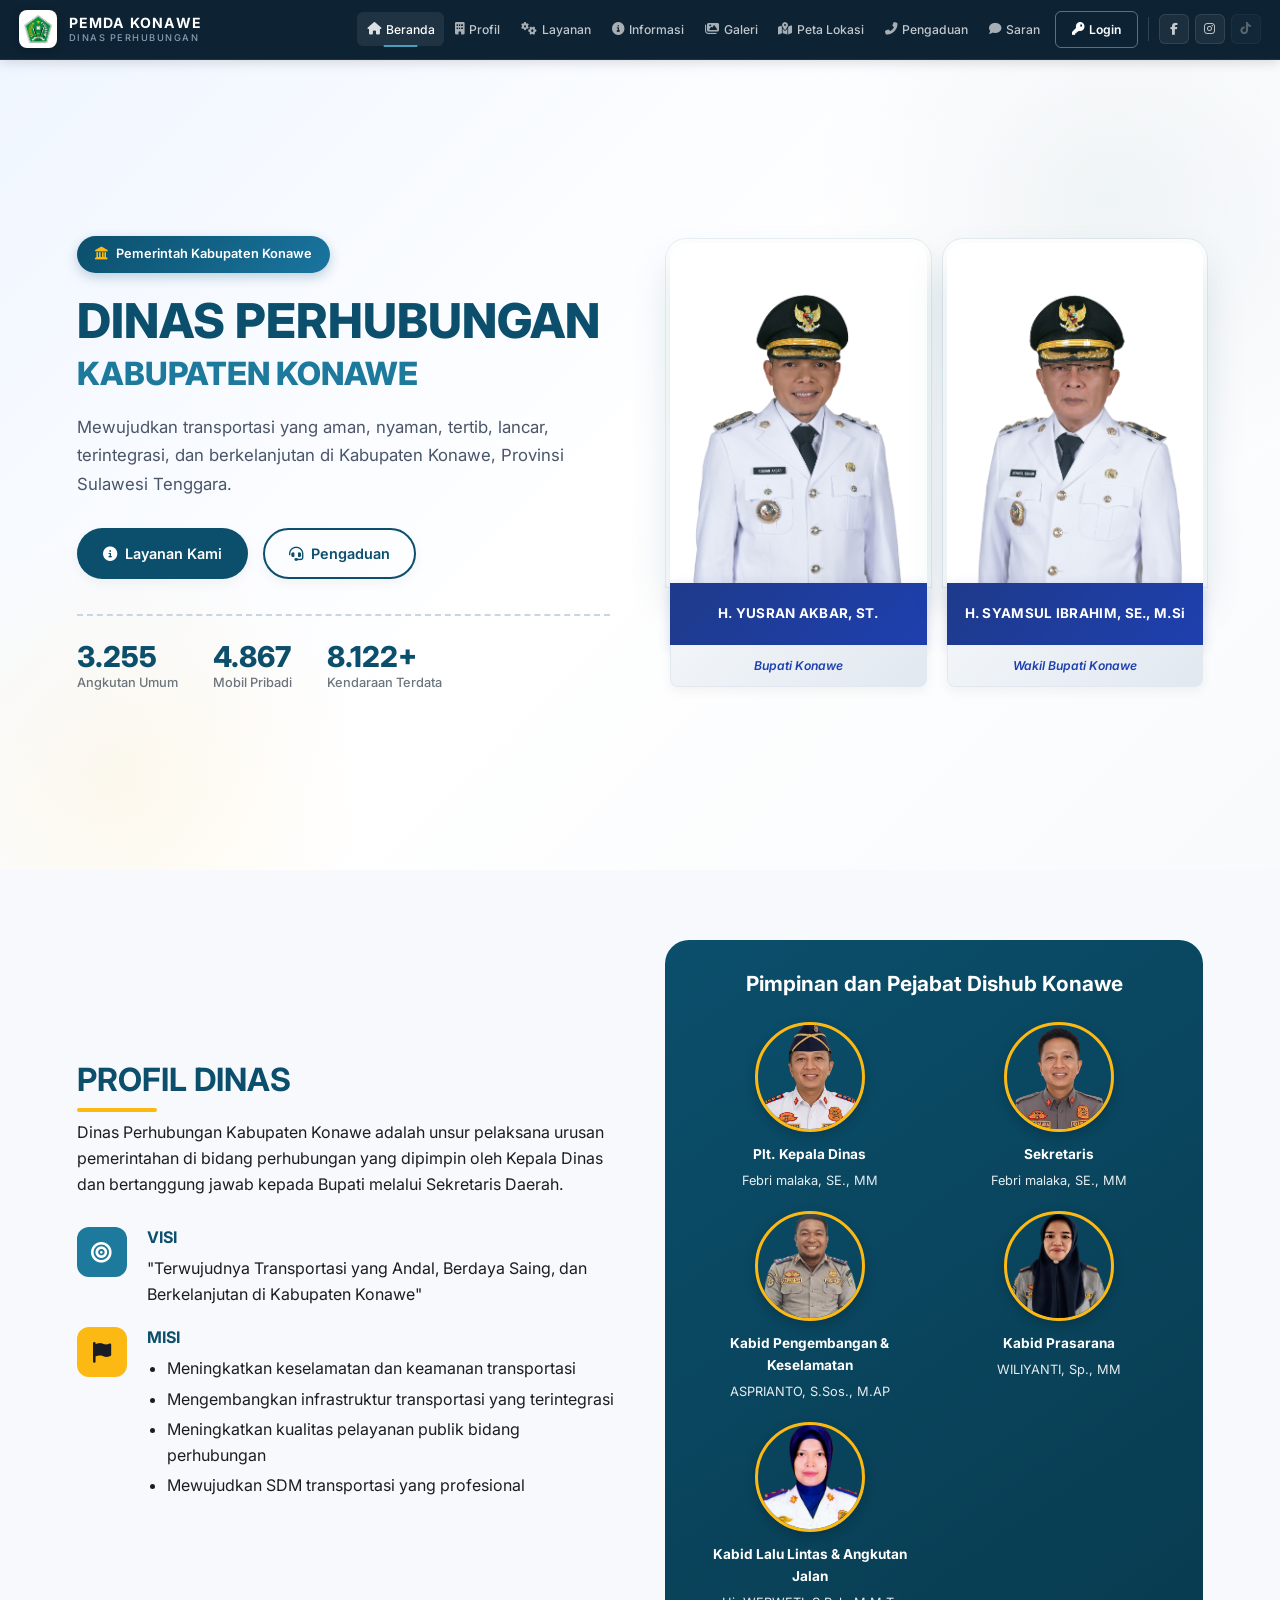
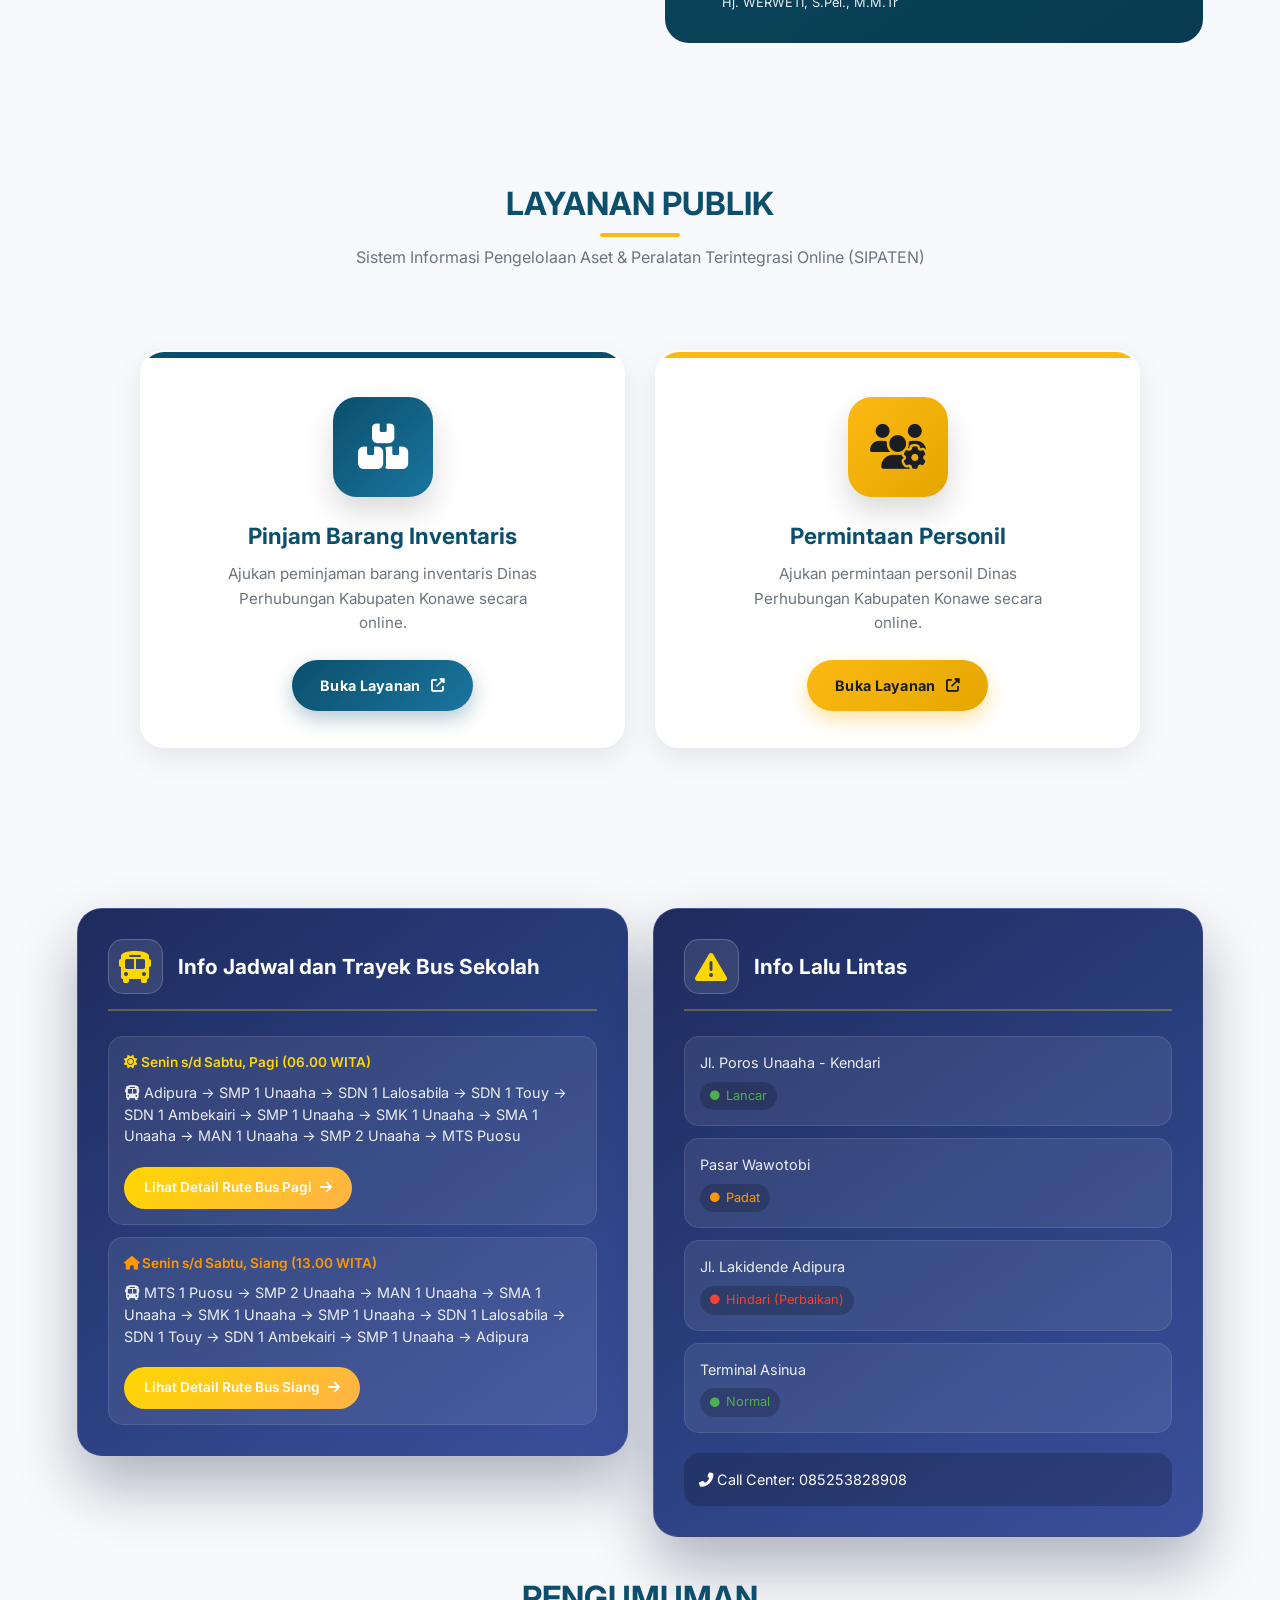
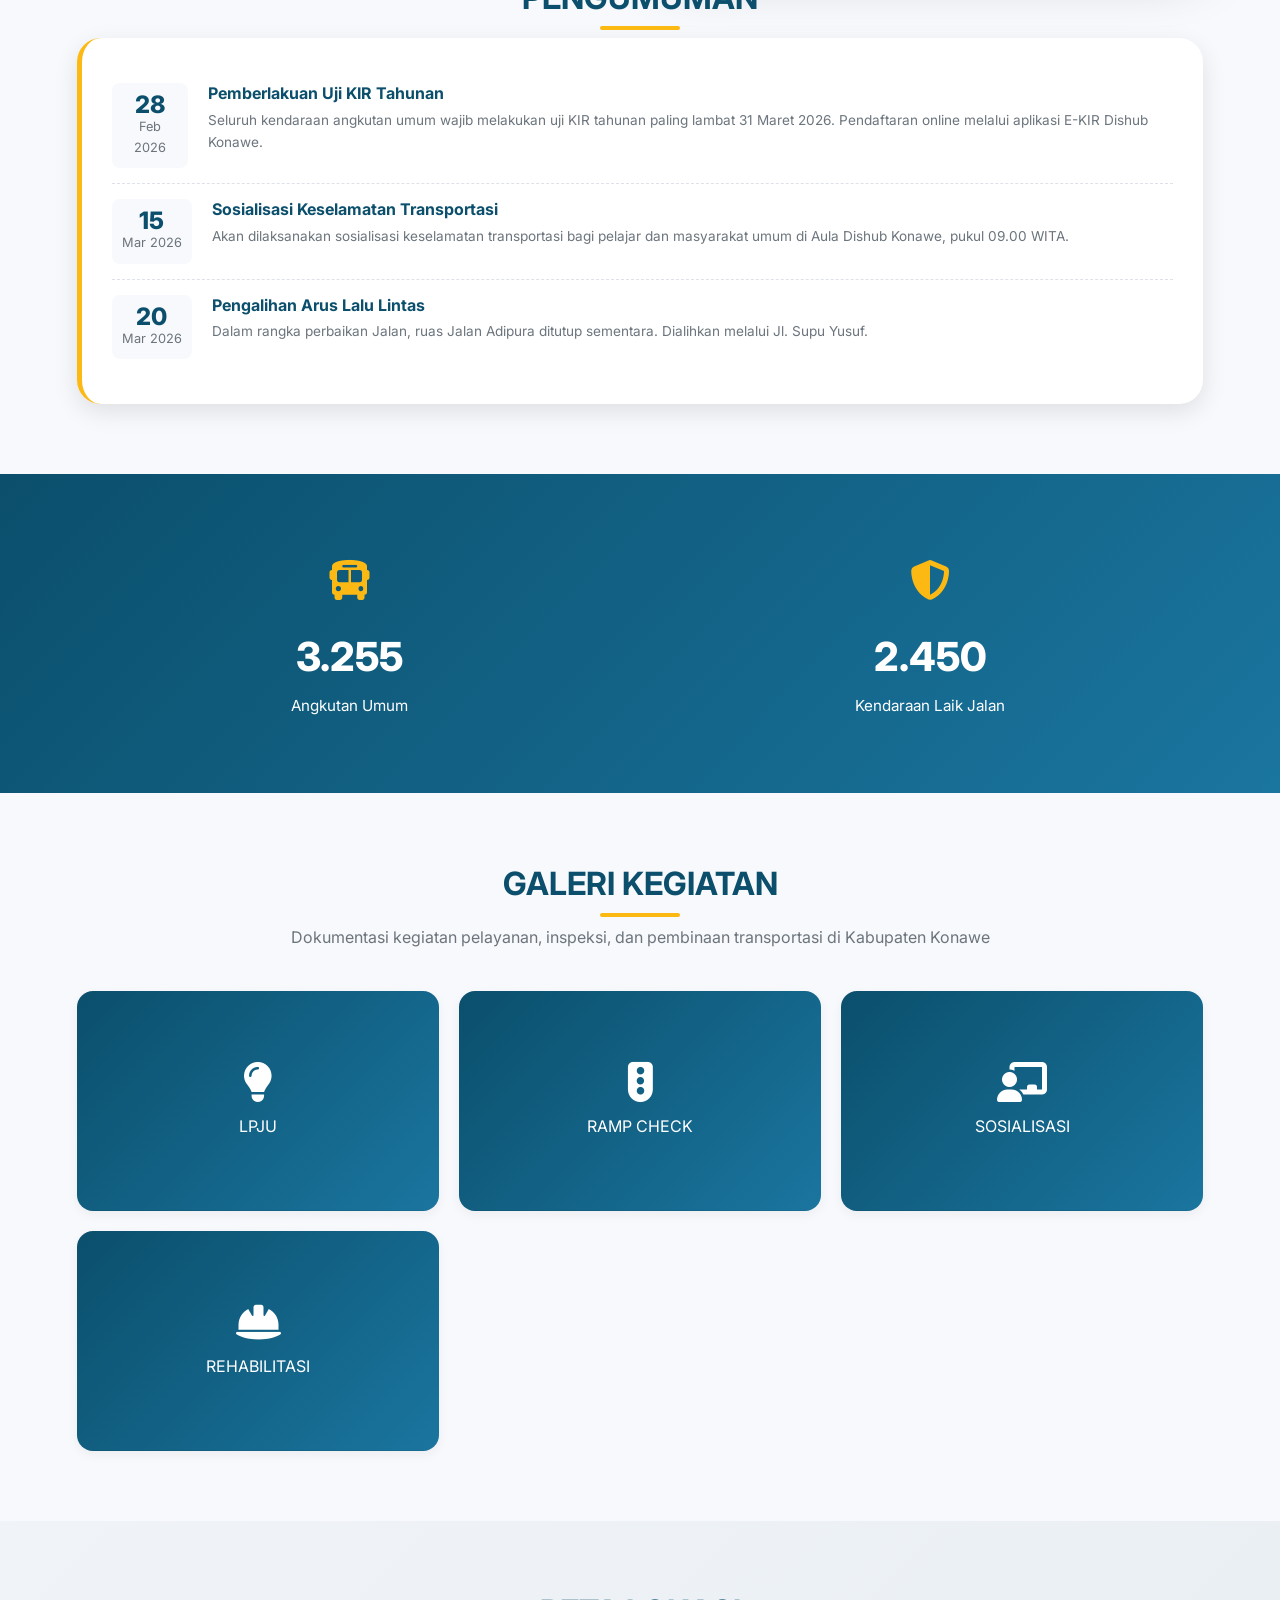
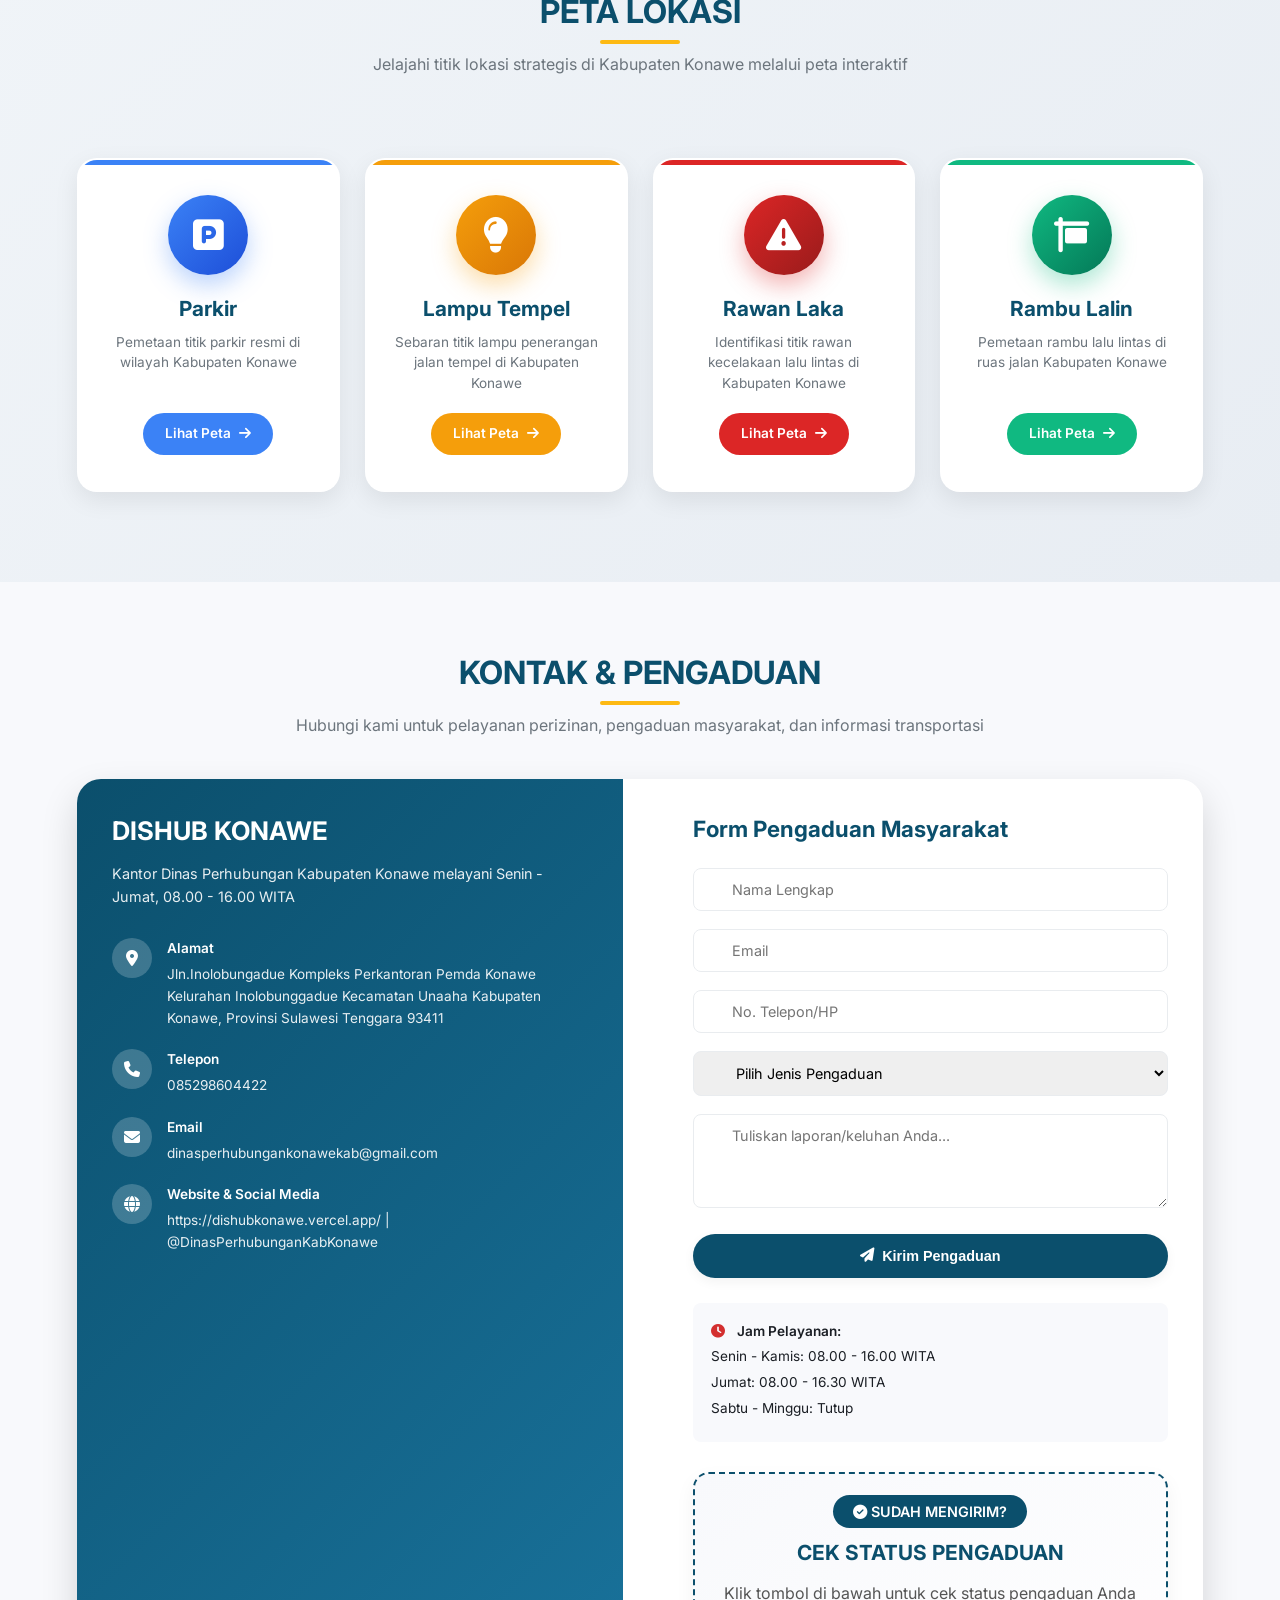
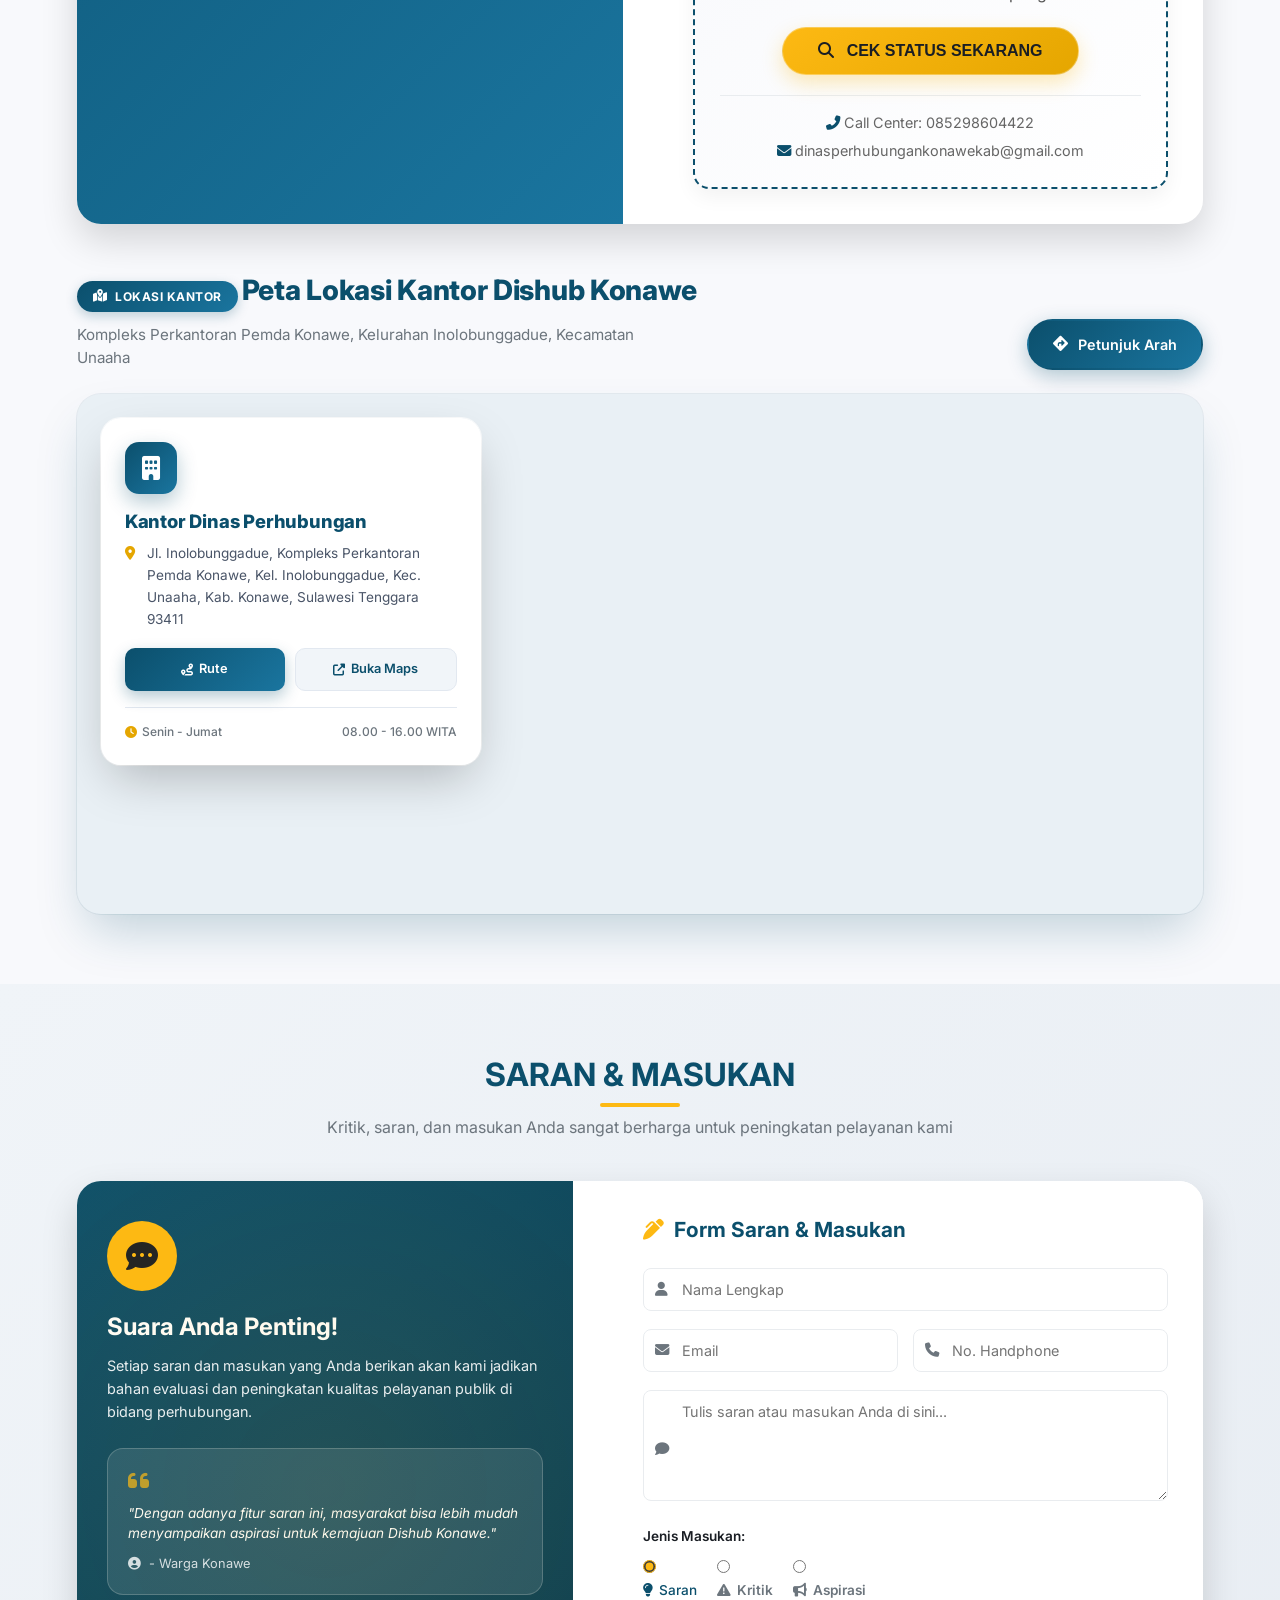
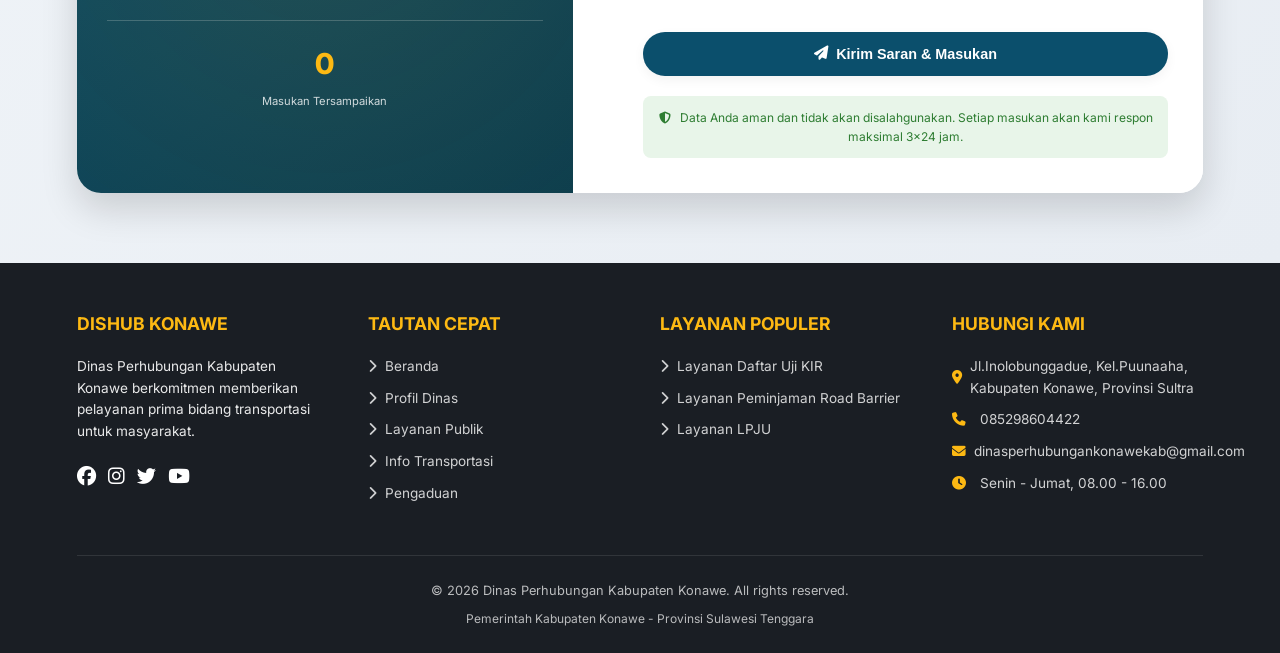
==== commit ac7905f9: "Update index.html" ====
--- a/index.html
+++ b/index.html
@@ -24,11 +24,9 @@
 </head>
 <body>
 
-  <!-- ==================== NAVBAR MODERN PREMIUM ==================== -->
-  <nav class="navbar" id="navbar">
+  <!-- ==================== NAVBAR ==================== -->
+  <nav class="navbar">
     <div class="nav-container">
-
-      <!-- Logo Area -->
       <div class="logo-area">
         <div class="logo-wrapper">
           <img src="img/LOGO KONAWE.png" alt="Logo Pemda Konawe" class="logo-konawe" id="logoKonawe">
@@ -39,82 +37,28 @@
         </div>
       </div>
 
-      <!-- Toggle Mobile -->
       <button class="nav-toggle" id="navToggle" aria-label="Menu">
         <i class="fas fa-bars"></i>
       </button>
 
-      <!-- Nav Menu -->
       <ul class="nav-menu" id="navMenu">
-        <li>
-          <a href="#home" class="nav-link">
-            <i class="fas fa-home"></i>
-            <span>Beranda</span>
-          </a>
-        </li>
-        <li>
-          <a href="#profil" class="nav-link">
-            <i class="fas fa-building"></i>
-            <span>Profil</span>
-          </a>
-        </li>
-        <li>
-          <a href="#layanan" class="nav-link">
-            <i class="fas fa-cogs"></i>
-            <span>Layanan</span>
-          </a>
-        </li>
-        <li>
-          <a href="#info" class="nav-link">
-            <i class="fas fa-info-circle"></i>
-            <span>Informasi</span>
-          </a>
-        </li>
-        <li>
-          <a href="#galeri" class="nav-link">
-            <i class="fas fa-images"></i>
-            <span>Galeri</span>
-          </a>
-        </li>
-        <li>
-          <a href="#peta-lokasi" class="nav-link">
-            <i class="fas fa-map-marked-alt"></i>
-            <span>Peta Lokasi</span>
-          </a>
-        </li>
-        <li>
-          <a href="#kontak" class="nav-link">
-            <i class="fas fa-phone-alt"></i>
-            <span>Pengaduan</span>
-          </a>
-        </li>
-        <li>
-          <a href="#saran" class="nav-link">
-            <i class="fas fa-comment"></i>
-            <span>Saran</span>
-          </a>
-        </li>
-        <li>
-          <a href="https://siramal.bikinaplikasi.site/login" class="nav-link nav-login" target="_blank">
-            <i class="fas fa-key"></i>
-            <span>Login</span>
-          </a>
-        </li>
-
-        <!-- Social Media -->
+        <li><a href="#home" class="nav-link"><i class="fas fa-home"></i> <span>Beranda</span></a></li>
+        <li><a href="#profil" class="nav-link"><i class="fas fa-building"></i> <span>Profil</span></a></li>
+        <li><a href="#layanan" class="nav-link"><i class="fas fa-cogs"></i> <span>Layanan</span></a></li>
+        <li><a href="#info" class="nav-link"><i class="fas fa-info-circle"></i> <span>Informasi</span></a></li>
+        <li><a href="#galeri" class="nav-link"><i class="fas fa-images"></i> <span>Galeri</span></a></li>
+        <li><a href="#peta-lokasi" class="nav-link"><i class="fas fa-map-marked-alt"></i> <span>Peta Lokasi</span></a></li>
+        <li><a href="#kontak" class="nav-link"><i class="fas fa-phone-alt"></i> <span>Pengaduan</span></a></li>
+        <li><a href="#saran" class="nav-link"><i class="fas fa-comment"></i> <span>Saran</span></a></li>
+        <li><a href="https://siramal.bikinaplikasi.site/login" class="nav-link nav-login" target="_blank"><i class="fas fa-key"></i> <span>Login</span></a></li>
+
         <li class="social-nav-item">
           <div class="social-nav-icons">
-            <a href="https://www.facebook.com/profile.php?id=61578593407355" 
-               class="social-icon social-fb" 
-               target="_blank" 
-               title="Facebook Dinas Perhubungan Konawe">
+            <a href="https://www.facebook.com/profile.php?id=61578593407355" class="social-icon social-fb" target="_blank" title="Facebook Dinas Perhubungan Konawe">
               <i class="fab fa-facebook-f"></i>
               <span class="tooltip">Facebook</span>
             </a>
-            <a href="https://www.instagram.com/dinasperhubungankonawekab/" 
-               class="social-icon social-ig" 
-               target="_blank" 
-               title="Instagram Dinas Perhubungan Konawe">
+            <a href="https://www.instagram.com/dinasperhubungankonawekab/" class="social-icon social-ig" target="_blank" title="Instagram Dinas Perhubungan Konawe">
               <i class="fab fa-instagram"></i>
               <span class="tooltip">Instagram</span>
             </a>
@@ -125,7 +69,6 @@
           </div>
         </li>
       </ul>
-
     </div>
   </nav>
 
@@ -524,24 +467,75 @@
       </div>
     </div>
 
+    <!-- ==================== PETA LOKASI KANTOR (PROFESIONAL) ==================== -->
     <div class="map-section" data-aos="fade-up">
-      <div class="map-container">
-        <iframe src="https://www.google.com/maps/embed?pb=!1m18!1m12!1m3!1d3980.7957!2d122.04529158429224!3d-3.853937531973492!2m3!1f0!2f0!3f0!3m2!1i1024!2i768!4f13.1!3m3!1m2!1s0x0%3A0x0!2zM8KwNTEnMTQuMiJTIDEyMsKwMDInNDMuMSJF!5e0!3m2!1sid!2sid!4v1234567890!5m2!1sid!2sid" width="100%" height="450" style="border:0;" allowfullscreen="" loading="lazy" referrerpolicy="no-referrer-when-downgrade"></iframe>
-      </div>
-      <div class="map-info">
-        <i class="fas fa-map-marker-alt"></i>
-        <div>
-          <h3>ALAMAT KANTOR DISHUB KONAWE</h3>
-          <p>Jln.Inolobungadue Kompleks Perkantoran Pemda Konawe Kelurahan Inolobunggadue Kecamatan Unaaha Kabupaten Konawe, Provinsi Sulawesi Tenggara</p>
-          <div class="coordinates">
-            <span><i class="fas fa-globe-asia"></i> Latitude: -3.853937°</span>
-            <span><i class="fas fa-globe-asia"></i> Longitude: 122.045291°</span>
-          </div>
-          <a href="https://www.google.com/maps/dir/?api=1&destination=-3.853937531973492,122.04529158429224" target="_blank" class="btn-map">
-            <i class="fas fa-directions"></i> Buka Rute ke Kantor
+
+      <div class="map-header">
+        <div class="map-header-left">
+          <span class="map-badge">
+            <i class="fas fa-map-marked-alt"></i> Lokasi Kantor
+          </span>
+          <h2 class="map-title">Peta Lokasi Kantor Dishub Konawe</h2>
+          <p class="map-subtitle">Kompleks Perkantoran Pemda Konawe, Kelurahan Inolobunggadue, Kecamatan Unaaha</p>
+        </div>
+        <div class="map-header-right">
+          <a href="https://www.google.com/maps/dir/?api=1&destination=-3.853937531973492,122.04529158429224" 
+             target="_blank" 
+             rel="noopener noreferrer"
+             class="map-header-btn">
+            <i class="fas fa-directions"></i> Petunjuk Arah
           </a>
         </div>
       </div>
+
+      <div class="map-wrapper">
+        <!-- Overlay Card Info Kantor -->
+        <div class="map-overlay-card">
+          <div class="overlay-icon">
+            <i class="fas fa-building"></i>
+          </div>
+          <div class="overlay-content">
+            <h3>Kantor Dinas Perhubungan</h3>
+            <p class="overlay-address">
+              <i class="fas fa-map-marker-alt"></i>
+              Jl. Inolobunggadue, Kompleks Perkantoran Pemda Konawe, Kel. Inolobunggadue, Kec. Unaaha, Kab. Konawe, Sulawesi Tenggara 93411
+            </p>
+            <div class="overlay-actions">
+              <a href="https://www.google.com/maps/dir/?api=1&destination=-3.853937531973492,122.04529158429224" 
+                 target="_blank" 
+                 rel="noopener noreferrer" 
+                 class="overlay-btn overlay-btn-primary">
+                <i class="fas fa-route"></i> Rute
+              </a>
+              <a href="https://www.google.com/maps/search/?api=1&query=-3.853937531973492,122.04529158429224" 
+                 target="_blank" 
+                 rel="noopener noreferrer" 
+                 class="overlay-btn overlay-btn-secondary">
+                <i class="fas fa-external-link-alt"></i> Buka Maps
+              </a>
+            </div>
+            <div class="overlay-footer">
+              <span><i class="fas fa-clock"></i> Senin - Jumat</span>
+              <span>08.00 - 16.00 WITA</span>
+            </div>
+          </div>
+        </div>
+
+        <!-- Google Maps Embed -->
+        <div class="map-embed">
+          <iframe 
+            src="https://www.google.com/maps/embed?pb=!1m18!1m12!1m3!1d3980.7945!2d122.042803!3d-3.8539375!2m3!1f0!2f0!3f0!3m2!1i1024!2i768!4f13.1!3m3!1m2!1s0x2d98b7b40fb05a83%3A0xc8e88f5e8f8e8e8e!2sKantor%20Dinas%20Perhubungan%20Kabupaten%20Konawe!5e0!3m2!1sid!2sid!4v1695000000000!5m2!1sid!2sid" 
+            width="100%" 
+            height="100%" 
+            style="border:0;" 
+            allowfullscreen="" 
+            loading="lazy" 
+            referrerpolicy="no-referrer-when-downgrade"
+            title="Peta Lokasi Kantor Dishub Konawe">
+          </iframe>
+        </div>
+      </div>
+
     </div>
   </section>
 
--- a/style.css
+++ b/style.css
@@ -135,7 +135,6 @@
   box-shadow: 0 4px 20px rgba(0, 0, 0, 0.25);
 }
 
-/* ===== CONTAINER 1 BARIS ===== */
 .nav-container {
   max-width: 100%;
   margin: 0 auto;
@@ -152,7 +151,6 @@
   padding: 0.55rem 1.5rem;
 }
 
-/* ===== LOGO AREA ===== */
 .logo-area {
   display: flex;
   align-items: center;
@@ -212,7 +210,6 @@
   color: #ffffff;
 }
 
-/* ===== NAV MENU ===== */
 .nav-menu {
   display: flex;
   align-items: center;
@@ -232,7 +229,6 @@
   flex-shrink: 0;
 }
 
-/* Nav Link - Clean & Elegant */
 .nav-link {
   color: rgba(255, 255, 255, 0.75);
   text-decoration: none;
@@ -254,7 +250,6 @@
   transition: opacity 0.2s ease;
 }
 
-/* Hover Effect - Simple & Professional */
 .nav-link:hover {
   color: #ffffff;
   background: rgba(255, 255, 255, 0.06);
@@ -264,7 +259,6 @@
   opacity: 1;
 }
 
-/* Active State - Underline halus */
 .nav-link.active {
   color: #ffffff;
   background: rgba(255, 255, 255, 0.08);
@@ -282,7 +276,6 @@
   border-radius: 2px;
 }
 
-/* ===== LOGIN BUTTON - Outline Elegant ===== */
 .nav-link.nav-login {
   background: transparent;
   color: #ffffff;
@@ -302,7 +295,6 @@
   opacity: 1;
 }
 
-/* ===== SOCIAL MEDIA ICONS - Minimalis ===== */
 .social-nav-item {
   display: flex;
   align-items: center;
@@ -369,7 +361,6 @@
   color: rgba(255, 255, 255, 0.75);
 }
 
-/* Tooltip Sederhana */
 .social-nav-icons .social-icon .tooltip {
   position: absolute;
   bottom: calc(100% + 8px);
@@ -407,7 +398,6 @@
   transform: translateX(-50%) translateY(0);
 }
 
-/* ===== NAV TOGGLE (MOBILE) ===== */
 .nav-toggle {
   display: none;
   background: rgba(255, 255, 255, 0.06);
@@ -426,149 +416,53 @@
   border-color: rgba(255, 255, 255, 0.3);
 }
 
-/* ============================================================ */
-/* ===== RESPONSIVE NAVBAR ==================================== */
-/* ============================================================ */
-
-/* Laptop kecil */
+/* ============ RESPONSIVE NAVBAR ============ */
 @media (max-width: 1400px) {
-  .nav-container {
-    padding: 0.65rem 1.2rem;
-    gap: 0.7rem;
-  }
-  .nav-link {
-    padding: 0.45rem 0.6rem;
-    font-size: 0.76rem;
-    gap: 5px;
-  }
-  .nav-link i {
-    font-size: 0.78rem;
-  }
-  .nav-menu {
-    gap: 0.1rem;
-  }
-  .logo-konawe {
-    height: 38px;
-  }
-  .pemda-title {
-    font-size: 0.88rem;
-  }
-  .pemda-sub {
-    font-size: 0.58rem;
-  }
-  .social-nav-icons .social-icon {
-    width: 30px;
-    height: 30px;
-    font-size: 0.75rem;
-  }
-  .social-nav-icons .social-icon i {
-    font-size: 0.75rem;
-  }
-  .social-nav-item {
-    margin-left: 8px !important;
-  }
-  .social-nav-item::before {
-    margin-right: 10px;
-  }
-}
-
-/* Tablet besar */
+  .nav-container { padding: 0.65rem 1.2rem; gap: 0.7rem; }
+  .nav-link { padding: 0.45rem 0.6rem; font-size: 0.76rem; gap: 5px; }
+  .nav-link i { font-size: 0.78rem; }
+  .nav-menu { gap: 0.1rem; }
+  .logo-konawe { height: 38px; }
+  .pemda-title { font-size: 0.88rem; }
+  .pemda-sub { font-size: 0.58rem; }
+  .social-nav-icons .social-icon { width: 30px; height: 30px; font-size: 0.75rem; }
+  .social-nav-icons .social-icon i { font-size: 0.75rem; }
+  .social-nav-item { margin-left: 8px !important; }
+  .social-nav-item::before { margin-right: 10px; }
+}
+
 @media (max-width: 1250px) {
-  .nav-container {
-    padding: 0.6rem 1rem;
-    gap: 0.5rem;
-  }
-  .nav-link {
-    padding: 0.45rem 0.55rem;
-    font-size: 0.74rem;
-    gap: 4px;
-  }
-  .nav-link i {
-    font-size: 0.75rem;
-  }
-  .logo-konawe {
-    height: 36px;
-    padding: 3px;
-  }
-  .pemda-title {
-    font-size: 0.85rem;
-    letter-spacing: 1px;
-  }
-  .pemda-sub {
-    font-size: 0.55rem;
-    letter-spacing: 1.2px;
-  }
-  .nav-link.nav-login {
-    padding: 0.42rem 0.8rem;
-  }
-  .social-nav-icons .social-icon {
-    width: 28px;
-    height: 28px;
-    font-size: 0.72rem;
-  }
-  .social-nav-icons .social-icon i {
-    font-size: 0.72rem;
-  }
-}
-
-/* Tablet - Sembunyikan brand text */
+  .nav-container { padding: 0.6rem 1rem; gap: 0.5rem; }
+  .nav-link { padding: 0.45rem 0.55rem; font-size: 0.74rem; gap: 4px; }
+  .nav-link i { font-size: 0.75rem; }
+  .logo-konawe { height: 36px; padding: 3px; }
+  .pemda-title { font-size: 0.85rem; letter-spacing: 1px; }
+  .pemda-sub { font-size: 0.55rem; letter-spacing: 1.2px; }
+  .nav-link.nav-login { padding: 0.42rem 0.8rem; }
+  .social-nav-icons .social-icon { width: 28px; height: 28px; font-size: 0.72rem; }
+  .social-nav-icons .social-icon i { font-size: 0.72rem; }
+}
+
 @media (max-width: 1150px) {
-  .nav-container {
-    padding: 0.55rem 0.9rem;
-  }
-  .brand-text {
-    display: none;
-  }
-  .nav-link {
-    padding: 0.42rem 0.5rem;
-    font-size: 0.72rem;
-    gap: 4px;
-  }
-  .nav-link i {
-    font-size: 0.73rem;
-  }
-  .nav-link.nav-login {
-    padding: 0.42rem 0.75rem;
-  }
-  .social-nav-icons .social-icon {
-    width: 26px;
-    height: 26px;
-    font-size: 0.68rem;
-  }
-  .social-nav-icons .social-icon i {
-    font-size: 0.68rem;
-  }
-  .social-nav-item {
-    margin-left: 6px !important;
-  }
-  .social-nav-item::before {
-    margin-right: 8px;
-  }
-}
-
-/* ===== MOBILE & TABLET LANDSCAPE (≤992px) ===== */
+  .nav-container { padding: 0.55rem 0.9rem; }
+  .brand-text { display: none; }
+  .nav-link { padding: 0.42rem 0.5rem; font-size: 0.72rem; gap: 4px; }
+  .nav-link i { font-size: 0.73rem; }
+  .nav-link.nav-login { padding: 0.42rem 0.75rem; }
+  .social-nav-icons .social-icon { width: 26px; height: 26px; font-size: 0.68rem; }
+  .social-nav-icons .social-icon i { font-size: 0.68rem; }
+  .social-nav-item { margin-left: 6px !important; }
+  .social-nav-item::before { margin-right: 8px; }
+}
+
 @media (max-width: 992px) {
-  .nav-container {
-    padding: 0.65rem 1rem;
-    flex-wrap: wrap;
-  }
-  .logo-konawe {
-    height: 40px;
-  }
-  .brand-text {
-    display: flex;
-  }
-  .pemda-title {
-    font-size: 0.95rem;
-  }
-  .pemda-sub {
-    font-size: 0.6rem;
-  }
-  .nav-toggle {
-    display: block;
-  }
-
-  /* ✅ FIX: top = 56px (pas dengan tinggi navbar mobile, tanpa gap) */
+  .nav-container { padding: 0.65rem 1rem; flex-wrap: wrap; }
+  .logo-konawe { height: 40px; }
+  .brand-text { display: flex; }
+  .pemda-title { font-size: 0.95rem; }
+  .pemda-sub { font-size: 0.6rem; }
+  .nav-toggle { display: block; }
+
   .nav-menu {
     position: fixed;
     top: 56px;
@@ -585,132 +479,43 @@
     z-index: 999;
     overflow-y: auto;
     flex-wrap: nowrap;
-    border-top: none;              /* ✅ hilangkan border yang bikin garis */
-    margin: 0;                     /* ✅ hilangkan margin */
+    border-top: none;
+    margin: 0;
+    border-radius: 0;
+    max-width: 100%;
+    box-shadow: none;
   }
 
-  .nav-menu.active {
-    left: 0;
-  }
-
-  .nav-menu > li {
-    width: 100%;
-    justify-content: stretch;
-  }
-
-  .nav-link {
-    font-size: 0.9rem;
-    padding: 0.75rem 1rem;
-    width: 100%;
-    justify-content: flex-start;
-    border-radius: 8px;
-    gap: 10px;
-  }
-
-  .nav-link i {
-    font-size: 0.95rem;
-  }
-
-  .nav-link.active::after {
-    display: none;
-  }
-
-  .nav-link.nav-login {
-    margin-top: 8px;
-    margin-left: 0;
-    padding: 0.75rem 1rem;
-    justify-content: center;
-    border: 1.5px solid rgba(255, 255, 255, 0.35);
-  }
-
-  .social-nav-item {
-    width: 100%;
-    justify-content: center;
-    padding-top: 16px !important;
-    margin: 12px 0 0 0 !important;
-    border-top: 1px solid rgba(255, 255, 255, 0.1);
-  }
-
-  .social-nav-item::before {
-    display: none;
-  }
-
-  .social-nav-icons {
-    gap: 10px;
-    justify-content: center;
-    width: 100%;
-  }
-
-  .social-nav-icons .social-icon {
-    width: 42px;
-    height: 42px;
-    font-size: 1rem;
-  }
-
-  .social-nav-icons .social-icon i {
-    font-size: 1rem;
-  }
-
-  .social-nav-icons .social-icon .tooltip {
-    display: none;
-  }
-}
-
-/* Mobile Kecil (≤520px) */
+  .nav-menu.active { left: 0; }
+  .nav-menu > li { width: 100%; justify-content: stretch; }
+  .nav-link { font-size: 0.9rem; padding: 0.75rem 1rem; width: 100%; justify-content: flex-start; border-radius: 8px; gap: 10px; }
+  .nav-link i { font-size: 0.95rem; }
+  .nav-link.active::after { display: none; }
+  .nav-link.nav-login { margin-top: 8px; margin-left: 0; padding: 0.75rem 1rem; justify-content: center; border: 1.5px solid rgba(255, 255, 255, 0.35); }
+  .social-nav-item { width: 100%; justify-content: center; padding-top: 16px !important; margin: 12px 0 0 0 !important; border-top: 1px solid rgba(255, 255, 255, 0.1); }
+  .social-nav-item::before { display: none; }
+  .social-nav-icons { gap: 10px; justify-content: center; width: 100%; }
+  .social-nav-icons .social-icon { width: 42px; height: 42px; font-size: 1rem; }
+  .social-nav-icons .social-icon i { font-size: 1rem; }
+  .social-nav-icons .social-icon .tooltip { display: none; }
+}
+
 @media (max-width: 520px) {
-  .nav-container {
-    padding: 0.6rem 0.9rem;
-  }
-  .logo-konawe {
-    height: 38px;
-    padding: 3px;
-    border-radius: 7px;
-  }
-  .pemda-title {
-    font-size: 0.9rem;
-  }
-  .pemda-sub {
-    font-size: 0.56rem;
-    letter-spacing: 1.2px;
-  }
-
-  /* ✅ FIX: top = 54px, pas untuk layar kecil */
-  .nav-menu {
-    top: 54px;
-    height: calc(100vh - 54px);
-    padding: 1.2rem 1rem;
-  }
-  .nav-link {
-    font-size: 0.88rem;
-    padding: 0.7rem 0.9rem;
-  }
-  .social-nav-icons .social-icon {
-    width: 40px;
-    height: 40px;
-  }
-  .social-nav-icons .social-icon i {
-    font-size: 0.95rem;
-  }
-}
-
-/* Mobile Sangat Kecil (≤380px) */
+  .nav-container { padding: 0.6rem 0.9rem; }
+  .logo-konawe { height: 38px; padding: 3px; border-radius: 7px; }
+  .pemda-title { font-size: 0.9rem; }
+  .pemda-sub { font-size: 0.56rem; letter-spacing: 1.2px; }
+  .nav-menu { top: 54px; height: calc(100vh - 54px); padding: 1.2rem 1rem; }
+  .nav-link { font-size: 0.88rem; padding: 0.7rem 0.9rem; }
+  .social-nav-icons .social-icon { width: 40px; height: 40px; }
+  .social-nav-icons .social-icon i { font-size: 0.95rem; }
+}
+
 @media (max-width: 380px) {
-  .logo-konawe {
-    height: 34px;
-    padding: 3px;
-    border-radius: 6px;
-  }
-  .pemda-title {
-    font-size: 0.82rem;
-    letter-spacing: 0.8px;
-  }
-  .pemda-sub {
-    font-size: 0.52rem;
-    letter-spacing: 1px;
-  }
-  .nav-link {
-    font-size: 0.85rem;
-  }
+  .logo-konawe { height: 34px; padding: 3px; border-radius: 6px; }
+  .pemda-title { font-size: 0.82rem; letter-spacing: 0.8px; }
+  .pemda-sub { font-size: 0.52rem; letter-spacing: 1px; }
+  .nav-link { font-size: 0.85rem; }
 }
 
 /* ============================================ */
@@ -763,10 +568,7 @@
   align-items: center;
 }
 
-.hero-text {
-  display: flex;
-  flex-direction: column;
-}
+.hero-text { display: flex; flex-direction: column; }
 
 .hero-badge {
   display: inline-flex;
@@ -849,7 +651,6 @@
   font-weight: 500;
 }
 
-/* ====== FOTO BUPATI & WAKIL ====== */
 .hero-leaders {
   display: grid;
   grid-template-columns: 1fr 1fr;
@@ -875,20 +676,14 @@
   background: white;
   border-radius: 16px 16px 0 0;
   overflow: hidden;
-  box-shadow:
-    0 20px 40px rgba(11, 79, 108, 0.15),
-    0 0 0 4px white,
-    0 0 0 5px rgba(11, 79, 108, 0.08);
+  box-shadow: 0 20px 40px rgba(11, 79, 108, 0.15), 0 0 0 4px white, 0 0 0 5px rgba(11, 79, 108, 0.08);
   transition: all 0.4s ease;
   margin-bottom: 0;
   flex-shrink: 0;
 }
 
 .leader-card:hover .leader-photo {
-  box-shadow:
-    0 25px 50px rgba(11, 79, 108, 0.25),
-    0 0 0 4px white,
-    0 0 0 6px var(--secondary);
+  box-shadow: 0 25px 50px rgba(11, 79, 108, 0.25), 0 0 0 4px white, 0 0 0 6px var(--secondary);
 }
 
 .leader-photo img {
@@ -965,7 +760,6 @@
 
 .visi-icon { background: var(--primary-light); }
 .visi-icon i { color: white; font-size: 1.3rem; }
-
 .misi-icon { background: var(--secondary); }
 .misi-icon i { color: var(--dark); font-size: 1.3rem; }
 
@@ -1022,88 +816,7 @@
 .struktur-item .nama { font-size: 0.8rem; opacity: 0.9; }
 
 /* ============================================ */
-/* ============ LAYANAN ======================= */
-/* ============================================ */
-.layanan-grid {
-  display: grid;
-  grid-template-columns: repeat(auto-fit, minmax(280px, 1fr));
-  gap: 25px;
-  padding: 40px 0;
-}
-
-.layanan-card {
-  background: white;
-  border-radius: 15px;
-  padding: 25px 20px;
-  box-shadow: 0 5px 20px rgba(0,0,0,0.05);
-  transition: transform 0.3s ease, box-shadow 0.3s ease;
-  border: 1px solid #f0f0f0;
-  display: flex;
-  flex-direction: column;
-}
-
-.layanan-card:hover {
-  transform: translateY(-5px);
-  box-shadow: 0 15px 30px rgba(102,126,234,0.15);
-  border-color: #667eea;
-}
-
-.layanan-icon {
-  width: 60px;
-  height: 60px;
-  background: linear-gradient(135deg, #667eea, #764ba2);
-  border-radius: 50%;
-  display: flex;
-  align-items: center;
-  justify-content: center;
-  margin-bottom: 20px;
-  transition: transform 0.5s ease;
-}
-
-.layanan-card:hover .layanan-icon { transform: rotate(360deg); }
-.layanan-icon i { font-size: 26px; color: white; }
-
-.layanan-card h3 { font-size: 1.2rem; font-weight: 600; color: #333; margin-bottom: 12px; }
-.layanan-card p { color: #666; font-size: 0.9rem; line-height: 1.5; margin-bottom: 20px; flex-grow: 1; }
-
-.layanan-footer {
-  display: flex;
-  justify-content: space-between;
-  align-items: center;
-  margin-top: auto;
-  border-top: 1px solid #f0f0f0;
-  padding-top: 15px;
-}
-
-.layanan-tag {
-  display: inline-block;
-  padding: 5px 12px;
-  background: linear-gradient(135deg, #667eea, #764ba2);
-  color: white;
-  border-radius: 50px;
-  font-size: 0.8rem;
-  font-weight: 500;
-}
-
-.layanan-tag.gratis { background: linear-gradient(135deg, #28a745, #20c997); }
-
-.layanan-detail {
-  width: 35px;
-  height: 35px;
-  background: #f8f9fa;
-  border-radius: 50%;
-  display: flex;
-  align-items: center;
-  justify-content: center;
-  color: #667eea;
-  text-decoration: none;
-  transition: all 0.3s ease;
-}
-
-.layanan-detail:hover { background: #667eea; color: white; transform: translateX(5px); }
-
-/* ============================================ */
-/* ===== SIPATEN (LAYANAN PUBLIK BARU) ======== */
+/* ===== SIPATEN (LAYANAN PUBLIK) ============= */
 /* ============================================ */
 .sipaten-grid {
   display: grid;
@@ -1172,25 +885,12 @@
   transition: transform 0.4s ease;
 }
 
-.sipaten-card:hover .sipaten-icon {
-  transform: scale(1.1) rotate(-5deg);
-}
-
-.sipaten-card:hover .sipaten-icon i {
-  transform: scale(1.1);
-}
-
-.sipaten-card-barang .sipaten-icon {
-  background: linear-gradient(135deg, #0B4F6C, #1A759F);
-}
-
-.sipaten-card-personil .sipaten-icon {
-  background: linear-gradient(135deg, #FDB913, #e5a600);
-}
-
-.sipaten-card-personil .sipaten-icon i {
-  color: var(--dark);
-}
+.sipaten-card:hover .sipaten-icon { transform: scale(1.1) rotate(-5deg); }
+.sipaten-card:hover .sipaten-icon i { transform: scale(1.1); }
+
+.sipaten-card-barang .sipaten-icon { background: linear-gradient(135deg, #0B4F6C, #1A759F); }
+.sipaten-card-personil .sipaten-icon { background: linear-gradient(135deg, #FDB913, #e5a600); }
+.sipaten-card-personil .sipaten-icon i { color: var(--dark); }
 
 .sipaten-card-barang::before { background: #0B4F6C; }
 .sipaten-card-personil::before { background: #FDB913; }
@@ -1242,18 +942,9 @@
   box-shadow: 0 8px 20px rgba(253, 185, 19, 0.4);
 }
 
-.sipaten-btn i {
-  font-size: 0.85rem;
-  transition: transform 0.3s ease;
-}
-
-.sipaten-card:hover .sipaten-btn {
-  transform: translateY(-2px);
-}
-
-.sipaten-card:hover .sipaten-btn i {
-  transform: translate(3px, -3px);
-}
+.sipaten-btn i { font-size: 0.85rem; transition: transform 0.3s ease; }
+.sipaten-card:hover .sipaten-btn { transform: translateY(-2px); }
+.sipaten-card:hover .sipaten-btn i { transform: translate(3px, -3px); }
 
 /* ============================================ */
 /* ============ INFO SECTION ================== */
@@ -1296,14 +987,7 @@
 
 .info-header h3 { font-size: 1.3rem; font-weight: 700; margin: 0; color: white; }
 
-.info-list {
-  list-style: none;
-  padding: 0;
-  margin: 0;
-  display: flex;
-  flex-direction: column;
-  gap: 12px;
-}
+.info-list { list-style: none; padding: 0; margin: 0; display: flex; flex-direction: column; gap: 12px; }
 
 .info-list li {
   background: rgba(255,255,255,0.08);
@@ -1416,11 +1100,8 @@
 }
 
 .statistik-item { padding: 15px; }
-
 .statistik-icon { font-size: 2.5rem; color: var(--secondary); margin-bottom: 12px; }
-
 .statistik-angka { font-size: 2.5rem; font-weight: 800; margin-bottom: 5px; }
-
 .statistik-item p { font-size: 0.95rem; }
 
 /* ============================================ */
@@ -1453,7 +1134,6 @@
 }
 
 .galeri-placeholder i { font-size: 2.5rem; margin-bottom: 12px; }
-
 .galeri-item:hover .galeri-placeholder { transform: scale(1.05); }
 
 .galeri-caption {
@@ -1469,7 +1149,6 @@
 }
 
 .galeri-item:hover .galeri-caption { transform: translateY(0); }
-
 .galeri-caption h4 { font-size: 0.9rem; margin-bottom: 4px; }
 .galeri-caption p { font-size: 0.75rem; opacity: 0.8; }
 .galeri-link { text-decoration: none; }
@@ -1642,80 +1321,233 @@
 .info-jam-layanan i { color: var(--accent); margin-right: 8px; }
 
 /* ============================================ */
-/* ============ MAP SECTION ================== */
-/* ============================================ */
-.map-section { margin-top: 45px; padding: 0 15px; }
-
-.map-container {
+/* ===== PETA LOKASI KANTOR (PROFESIONAL) ===== */
+/* ============================================ */
+.map-section {
+  margin-top: 50px;
+  padding: 0;
+}
+
+.map-header {
+  display: flex;
+  justify-content: space-between;
+  align-items: flex-end;
+  gap: 20px;
+  margin-bottom: 24px;
+  flex-wrap: wrap;
+}
+
+.map-header-left {
+  flex: 1;
+  min-width: 280px;
+}
+
+.map-badge {
+  display: inline-flex;
+  align-items: center;
+  gap: 8px;
+  background: linear-gradient(135deg, #0B4F6C, #1A759F);
+  color: white;
+  padding: 6px 16px;
+  border-radius: 50px;
+  font-size: 0.75rem;
+  font-weight: 700;
+  letter-spacing: 0.5px;
+  text-transform: uppercase;
+  margin-bottom: 12px;
+  box-shadow: 0 4px 12px rgba(11, 79, 108, 0.25);
+}
+
+.map-badge i { font-size: 0.8rem; }
+
+.map-title {
+  font-size: 1.75rem;
+  font-weight: 800;
+  color: var(--primary);
+  margin: 0 0 8px 0;
+  line-height: 1.2;
+  letter-spacing: -0.3px;
+}
+
+.map-title::after { display: none; }
+
+.map-subtitle {
+  font-size: 0.95rem;
+  color: var(--gray);
+  margin: 0;
+  line-height: 1.5;
+  max-width: 600px;
+}
+
+.map-header-btn {
+  display: inline-flex;
+  align-items: center;
+  gap: 10px;
+  padding: 12px 24px;
+  background: linear-gradient(135deg, #0B4F6C, #1A759F);
+  color: white;
+  text-decoration: none;
+  border-radius: 50px;
+  font-weight: 600;
+  font-size: 0.9rem;
+  transition: all 0.3s ease;
+  box-shadow: 0 6px 20px rgba(11, 79, 108, 0.3);
+  border: 2px solid transparent;
+  white-space: nowrap;
+}
+
+.map-header-btn:hover {
+  transform: translateY(-3px);
+  box-shadow: 0 10px 30px rgba(11, 79, 108, 0.4);
+  background: linear-gradient(135deg, #083b4f, #0B4F6C);
+}
+
+.map-header-btn i { font-size: 0.95rem; }
+
+.map-wrapper {
+  position: relative;
   width: 100%;
-  height: 350px;
-  border-radius: 15px;
+  height: 520px;
+  border-radius: 24px;
   overflow: hidden;
-  box-shadow: 0 10px 30px rgba(0,0,0,0.15);
-  margin-bottom: 25px;
-  border: 4px solid white;
-}
-
-.map-container iframe { width: 100%; height: 100%; display: block; }
-
-.map-info {
-  display: flex;
-  align-items: flex-start;
-  gap: 20px;
-  background: white;
-  padding: 20px;
-  border-radius: 15px;
-  box-shadow: 0 5px 20px rgba(0,0,0,0.08);
-  max-width: 800px;
-  margin: 0 auto;
-}
-
-.map-info i {
-  font-size: 2rem;
-  color: #4CAF50;
-  background: #E8F5E9;
-  width: 50px;
-  height: 50px;
+  box-shadow: 0 25px 50px -12px rgba(11, 79, 108, 0.25), 0 0 0 1px rgba(11, 79, 108, 0.08);
+  background: #e9f0f5;
+}
+
+.map-embed {
+  position: absolute;
+  inset: 0;
+  width: 100%;
+  height: 100%;
+  z-index: 1;
+}
+
+.map-embed iframe {
+  width: 100%;
+  height: 100%;
+  display: block;
+  filter: saturate(0.95) contrast(1.02);
+}
+
+.map-overlay-card {
+  position: absolute;
+  top: 24px;
+  left: 24px;
+  width: 380px;
+  max-width: calc(100% - 48px);
+  background: rgba(255, 255, 255, 0.98);
+  backdrop-filter: blur(20px);
+  -webkit-backdrop-filter: blur(20px);
+  border-radius: 20px;
+  padding: 24px;
+  box-shadow: 0 20px 50px -10px rgba(0, 0, 0, 0.25), 0 0 0 1px rgba(255, 255, 255, 0.8);
+  z-index: 10;
+  transition: all 0.3s ease;
+}
+
+.map-overlay-card:hover {
+  box-shadow: 0 25px 60px -10px rgba(0, 0, 0, 0.3), 0 0 0 1px rgba(255, 255, 255, 0.9);
+}
+
+.overlay-icon {
+  width: 52px;
+  height: 52px;
+  background: linear-gradient(135deg, #0B4F6C, #1A759F);
+  border-radius: 14px;
   display: flex;
   align-items: center;
   justify-content: center;
-  border-radius: 50%;
-  flex-shrink: 0;
-}
-
-.map-info h3 { font-size: 1.1rem; color: #333; margin-bottom: 8px; }
-.map-info p { color: #666; margin-bottom: 12px; font-size: 0.85rem; }
-
-.coordinates {
-  display: flex;
-  gap: 15px;
-  background: #f5f5f5;
-  padding: 10px 12px;
-  border-radius: 8px;
-  margin-bottom: 15px;
-  font-family: monospace;
-  flex-wrap: wrap;
-}
-
-.coordinates span { display: flex; align-items: center; gap: 5px; color: #555; font-size: 0.8rem; }
-.coordinates i { font-size: 0.9rem; width: auto; height: auto; background: transparent; color: var(--primary); }
-
-.btn-map {
+  margin-bottom: 16px;
+  box-shadow: 0 8px 20px rgba(11, 79, 108, 0.3);
+}
+
+.overlay-icon i { font-size: 1.5rem; color: white; }
+
+.overlay-content h3 {
+  font-size: 1.15rem;
+  font-weight: 800;
+  color: var(--primary);
+  margin: 0 0 10px 0;
+  line-height: 1.3;
+  letter-spacing: -0.2px;
+}
+
+.overlay-address {
+  font-size: 0.85rem;
+  color: #4a5568;
+  line-height: 1.6;
+  margin: 0 0 18px 0;
+  padding-left: 22px;
+  position: relative;
+}
+
+.overlay-address i {
+  position: absolute;
+  left: 0;
+  top: 4px;
+  color: var(--secondary-dark);
+  font-size: 0.85rem;
+}
+
+.overlay-actions {
+  display: flex;
+  gap: 10px;
+  margin-bottom: 16px;
+}
+
+.overlay-btn {
+  flex: 1;
   display: inline-flex;
   align-items: center;
-  gap: 8px;
-  background: var(--primary);
+  justify-content: center;
+  gap: 6px;
+  padding: 10px 14px;
+  border-radius: 10px;
+  font-size: 0.8rem;
+  font-weight: 600;
+  text-decoration: none;
+  transition: all 0.2s ease;
+  white-space: nowrap;
+}
+
+.overlay-btn-primary {
+  background: linear-gradient(135deg, #0B4F6C, #1A759F);
   color: white;
-  padding: 10px 20px;
-  border-radius: 50px;
-  text-decoration: none;
+  box-shadow: 0 6px 15px rgba(11, 79, 108, 0.3);
+}
+
+.overlay-btn-primary:hover {
+  transform: translateY(-2px);
+  box-shadow: 0 10px 25px rgba(11, 79, 108, 0.4);
+}
+
+.overlay-btn-secondary {
+  background: #f1f5f9;
+  color: var(--primary);
+  border: 1.5px solid #e2e8f0;
+}
+
+.overlay-btn-secondary:hover {
+  background: #e2e8f0;
+  transform: translateY(-2px);
+  border-color: var(--primary-light);
+}
+
+.overlay-btn i { font-size: 0.75rem; }
+
+.overlay-footer {
+  display: flex;
+  align-items: center;
+  justify-content: space-between;
+  padding-top: 14px;
+  border-top: 1px solid #e2e8f0;
+  font-size: 0.75rem;
+  color: var(--gray);
   font-weight: 500;
-  transition: all 0.3s ease;
-  cursor: pointer;
-  font-size: 0.85rem;
-}
-
-.btn-map:hover { background: var(--secondary); transform: translateY(-2px); color: var(--dark); }
+}
+
+.overlay-footer span { display: inline-flex; align-items: center; gap: 5px; }
+.overlay-footer i { color: var(--secondary-dark); }
 
 /* ============================================ */
 /* ============ SARAN ======================== */
@@ -1968,14 +1800,8 @@
 }
 
 @keyframes zoomIn {
-  from {
-    transform: scale(0.7);
-    opacity: 0;
-  }
-  to {
-    transform: scale(1);
-    opacity: 1;
-  }
+  from { transform: scale(0.7); opacity: 0; }
+  to { transform: scale(1); opacity: 1; }
 }
 
 #fotoModalImg {
@@ -1991,7 +1817,6 @@
 
 .foto-modal-caption {
   margin-top: 18px;
-  color: white;
   text-align: center;
   font-size: 1rem;
   font-weight: 600;
@@ -2031,22 +1856,11 @@
   box-shadow: 0 0 25px rgba(211, 47, 47, 0.6);
 }
 
-.foto-modal-close i {
-  font-size: 1.4rem;
-  line-height: 1;
-}
-
-.foto-pejabat,
-.foto-wrapper {
-  cursor: zoom-in;
-}
-
-.foto-pejabat {
-  transition: transform 0.3s ease;
-}
-.foto-pejabat:hover {
-  transform: scale(1.08);
-}
+.foto-modal-close i { font-size: 1.4rem; line-height: 1; }
+
+.foto-pejabat, .foto-wrapper { cursor: zoom-in; }
+.foto-pejabat { transition: transform 0.3s ease; }
+.foto-pejabat:hover { transform: scale(1.08); }
 
 /* ============================================ */
 /* ============ RESPONSIVE SECTION =========== */
@@ -2060,12 +1874,7 @@
   section { padding: 50px 5%; }
   h2 { font-size: 1.8rem; }
 
-  .hero-container {
-    grid-template-columns: 1fr;
-    gap: 40px;
-    text-align: center;
-  }
-
+  .hero-container { grid-template-columns: 1fr; gap: 40px; text-align: center; }
   .hero-text { align-items: center; }
   .hero-badge { margin-left: auto; margin-right: auto; }
   .hero-text p { margin-left: auto; margin-right: auto; }
@@ -2081,6 +1890,12 @@
   .saran-info-icon { margin-left: auto; margin-right: auto; }
   .saran-stats { justify-content: center; }
   .testimoni-author { justify-content: center; }
+
+  /* Map responsive */
+  .map-header { flex-direction: column; align-items: flex-start; }
+  .map-header-btn { width: 100%; justify-content: center; }
+  .map-wrapper { height: 500px; }
+  .map-overlay-card { width: calc(100% - 48px); max-width: 400px; }
 }
 
 @media (max-width: 900px) {
@@ -2090,92 +1905,35 @@
 @media (max-width: 768px) {
   body { overflow-x: hidden; width: 100%; }
 
-  .hero-bg {
-    min-height: auto;
-    padding: 40px 16px;
-  }
-
-  .hero-bg::before,
-  .hero-bg::after { display: none; }
-
+  .hero-bg { min-height: auto; padding: 40px 16px; }
+  .hero-bg::before, .hero-bg::after { display: none; }
   .hero-container { gap: 30px; }
-
-  .hero-badge {
-    font-size: 0.7rem;
-    padding: 6px 14px;
-  }
-
+  .hero-badge { font-size: 0.7rem; padding: 6px 14px; }
   .hero-text h1 { font-size: 1.5rem; }
   .hero-text h1 span { font-size: 1.05rem; }
   .hero-text p { font-size: 0.85rem; margin-bottom: 20px; }
 
-  .hero-buttons {
-    flex-direction: column;
-    gap: 10px;
-    width: 100%;
-    margin-bottom: 25px;
-  }
-
-  .hero-buttons .btn {
-    width: 100%;
-    justify-content: center;
-    padding: 12px 20px;
-    font-size: 0.85rem;
-  }
-
-  .hero-stats {
-    gap: 20px;
-    justify-content: space-around;
-    padding-top: 20px;
-    width: 100%;
-  }
-
+  .hero-buttons { flex-direction: column; gap: 10px; width: 100%; margin-bottom: 25px; }
+  .hero-buttons .btn { width: 100%; justify-content: center; padding: 12px 20px; font-size: 0.85rem; }
+
+  .hero-stats { gap: 20px; justify-content: space-around; padding-top: 20px; width: 100%; }
   .hero-stat-item { flex: 1; min-width: 80px; align-items: center; }
   .hero-stat-number { font-size: 1.3rem; }
   .hero-stat-label { font-size: 0.7rem; text-align: center; }
 
-  .hero-leaders {
-    grid-template-columns: 1fr 1fr;
-    gap: 12px;
-    max-width: 100%;
-    align-items: stretch;
-  }
-
-  .leader-photo {
-    max-width: 100%;
-    height: 220px;
-    border-radius: 10px 10px 0 0;
-    margin-bottom: 0;
-  }
-
-  .leader-name {
-    font-size: 0.65rem;
-    padding: 8px 8px;
-    border-radius: 0;
-    line-height: 1.25;
-    max-width: 100%;
-    min-height: 52px;
-  }
-
-  .leader-title {
-    font-size: 0.65rem;
-    padding: 7px 8px;
-    border-radius: 0 0 10px 10px;
-    max-width: 100%;
-    min-height: 38px;
-  }
-
+  .hero-leaders { grid-template-columns: 1fr 1fr; gap: 12px; max-width: 100%; align-items: stretch; }
+  .leader-photo { max-width: 100%; height: 220px; border-radius: 10px 10px 0 0; margin-bottom: 0; }
+  .leader-name { font-size: 0.65rem; padding: 8px 8px; border-radius: 0; line-height: 1.25; max-width: 100%; min-height: 52px; }
+  .leader-title { font-size: 0.65rem; padding: 7px 8px; border-radius: 0 0 10px 10px; max-width: 100%; min-height: 38px; }
   .leader-card:hover { transform: none; }
 
   section { padding: 40px 16px !important; width: 100%; }
-
   h2 { font-size: 1.5rem; }
   h2:after { width: 50px; height: 3px; bottom: -8px; }
   .section-subtitle { font-size: 0.85rem; padding: 0 10px; }
 
   .profil-container { gap: 25px; }
   .profil-desc { font-size: 0.9rem; }
-
   .visi-box, .misi-box { flex-direction: column; text-align: center; align-items: center; }
   .visi-icon, .misi-icon { width: 50px; height: 50px; }
   .misi-list { text-align: left; }
@@ -2186,13 +1944,6 @@
   .foto-wrapper { width: 90px; height: 90px; }
   .struktur-item .jabatan { font-size: 0.8rem; }
   .struktur-item .nama { font-size: 0.75rem; }
-
-  .layanan-grid { gap: 20px; padding: 20px 0; }
-  .layanan-card { padding: 18px 15px; }
-  .layanan-icon { width: 50px; height: 50px; }
-  .layanan-icon i { font-size: 22px; }
-  .layanan-card h3 { font-size: 1.1rem; }
-  .layanan-card p { font-size: 0.85rem; }
 
   .info-card { padding: 20px; }
   .info-header { gap: 12px; margin-bottom: 20px; }
@@ -2244,13 +1995,18 @@
   .info-jam-layanan { padding: 15px; }
   .info-jam-layanan p { font-size: 0.8rem; }
 
-  .map-section { margin-top: 30px; padding: 0 12px; }
-  .map-container { height: 250px; }
-  .map-info { flex-direction: column; text-align: center; padding: 18px; }
-  .map-info i { margin: 0 auto; }
-  .coordinates { flex-direction: column; gap: 8px; }
-  .coordinates span { justify-content: center; }
-  .btn-map { width: 100%; justify-content: center; }
+  /* Map mobile */
+  .map-section { margin-top: 35px; }
+  .map-title { font-size: 1.35rem; }
+  .map-subtitle { font-size: 0.85rem; }
+  .map-wrapper { height: 560px; border-radius: 20px; }
+  .map-overlay-card { top: auto; bottom: 20px; left: 16px; right: 16px; width: auto; max-width: none; padding: 20px; }
+  .overlay-icon { width: 44px; height: 44px; margin-bottom: 12px; }
+  .overlay-icon i { font-size: 1.25rem; }
+  .overlay-content h3 { font-size: 1rem; }
+  .overlay-address { font-size: 0.78rem; margin-bottom: 14px; }
+  .overlay-btn { font-size: 0.75rem; padding: 9px 12px; }
+  .overlay-footer { font-size: 0.7rem; }
 
   .saran-form-panel { padding: 25px 20px; }
   .form-row-2 { grid-template-columns: 1fr; gap: 0; }
@@ -2266,11 +2022,7 @@
 
   .back-to-top { bottom: 15px; right: 15px; width: 40px; height: 40px; font-size: 1rem; }
 
-  .sipaten-grid {
-    grid-template-columns: 1fr;
-    gap: 20px;
-    padding: 25px 0 15px;
-  }
+  .sipaten-grid { grid-template-columns: 1fr; gap: 20px; padding: 25px 0 15px; }
   .sipaten-card { padding: 35px 25px 28px; border-radius: 20px; }
   .sipaten-icon { width: 80px; height: 80px; border-radius: 20px; margin-bottom: 18px; }
   .sipaten-icon i { font-size: 2.2rem; }
@@ -2289,7 +2041,7 @@
 }
 
 @media (max-width: 480px) {
-  .layanan-grid { grid-template-columns: 1fr; }
+  .sipaten-grid { grid-template-columns: 1fr; }
   .statistik-grid { grid-template-columns: 1fr; gap: 20px; }
   .hero-buttons .btn { font-size: 0.8rem; padding: 8px 14px; }
   .info-header h3 { font-size: 1rem; }
@@ -2303,20 +2055,10 @@
   .hero-text h1 span { font-size: 0.9rem; }
   .hero-text p { font-size: 0.8rem; }
 
-  .leader-name { 
-    font-size: 0.6rem; 
-    padding: 6px 6px; 
-    min-height: 48px;
-  }
-  .leader-title { 
-    font-size: 0.6rem; 
-    padding: 6px 6px;
-    min-height: 34px;
-  }
+  .leader-name { font-size: 0.6rem; padding: 6px 6px; min-height: 48px; }
+  .leader-title { font-size: 0.6rem; padding: 6px 6px; min-height: 34px; }
   .hero-leaders { gap: 8px; }
-  .leader-photo {
-    height: 180px;
-  }
+  .leader-photo { height: 180px; }
 
   .peta-card { padding: 20px 16px; gap: 14px; }
   .peta-card-icon { width: 50px; height: 50px; }
@@ -2330,6 +2072,16 @@
   .sipaten-card h3 { font-size: 1.1rem; }
   .sipaten-card p { font-size: 0.8rem; }
   .sipaten-btn { padding: 11px 20px; font-size: 0.8rem; }
+
+  .map-wrapper { height: 620px; }
+  .map-header-left { min-width: 100%; }
+  .map-title { font-size: 1.2rem; }
+  .map-badge { font-size: 0.65rem; padding: 5px 12px; }
+  .map-header-btn { font-size: 0.82rem; padding: 10px 18px; }
+  .map-overlay-card { padding: 16px; }
+  .overlay-actions { flex-direction: column; }
+  .overlay-btn { width: 100%; }
+  .overlay-footer { flex-direction: column; gap: 6px; align-items: flex-start; }
 
   .foto-modal-close { width: 38px; height: 38px; font-size: 1.1rem; }
   .foto-modal-caption { font-size: 0.75rem; }
@@ -2345,17 +2097,7 @@
   .info-header h3 { font-size: 0.9rem; }
   section { padding: 25px 10px !important; }
 
-  .leader-name { 
-    font-size: 0.55rem; 
-    padding: 5px 5px; 
-    min-height: 44px;
-  }
-  .leader-title { 
-    font-size: 0.55rem; 
-    padding: 5px 5px;
-    min-height: 32px;
-  }
-  .leader-photo {
-    height: 160px;
-  }
+  .leader-name { font-size: 0.55rem; padding: 5px 5px; min-height: 44px; }
+  .leader-title { font-size: 0.55rem; padding: 5px 5px; min-height: 32px; }
+  .leader-photo { height: 160px; }
 }
